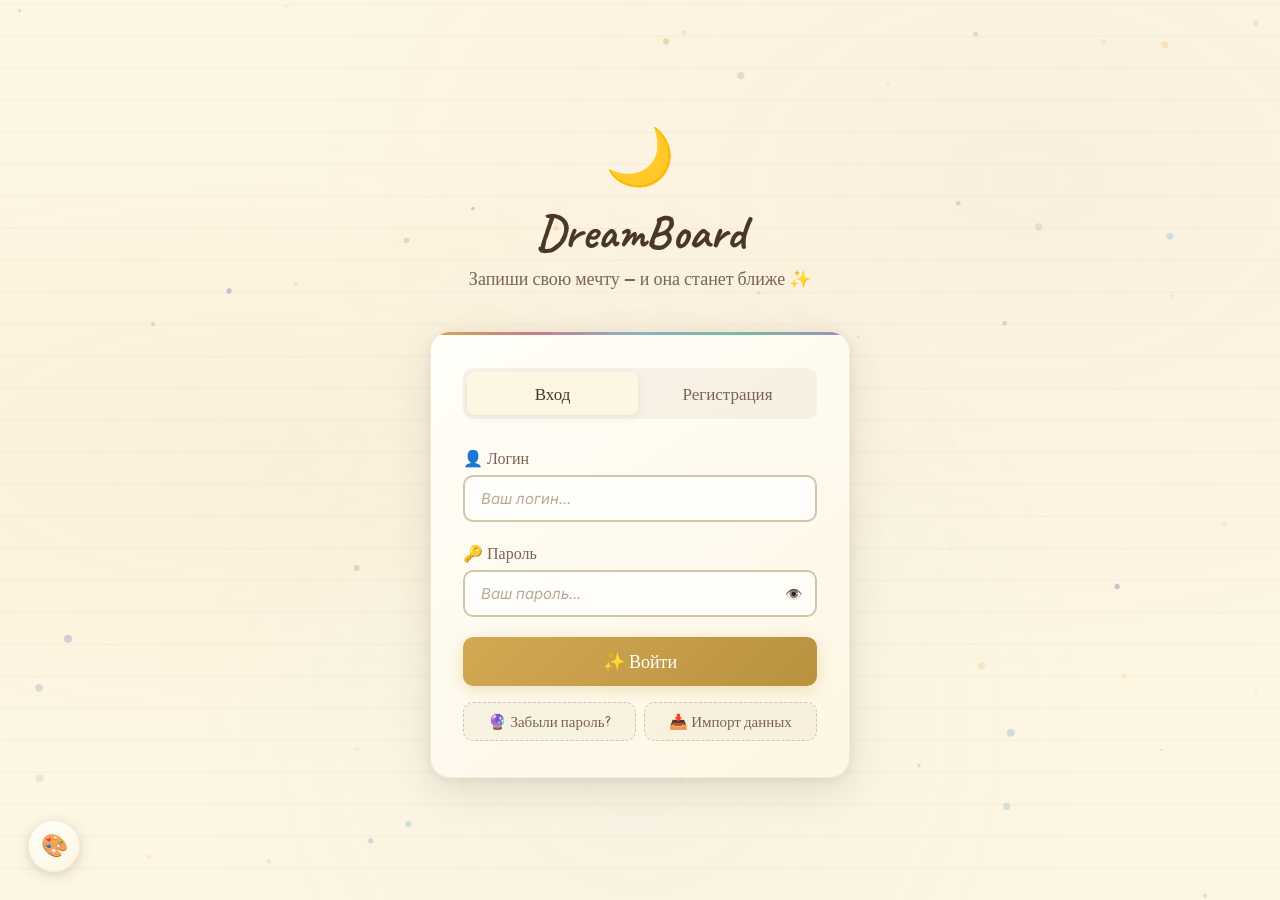
==== index.html @ 93981b20 "Add files via upload" ====
<!DOCTYPE html>
<html lang="ru">

<head>
  <meta charset="UTF-8">
  <meta name="viewport" content="width=device-width, initial-scale=1.0">

  <!-- PWA для iPhone -->
  <link rel="manifest" href="./manifest.json">
  <meta name="theme-color" content="#d4a853">
  <link rel="apple-touch-icon" href="./icons/icon.svg">
  <meta name="apple-mobile-web-app-capable" content="yes">
  <meta name="apple-mobile-web-app-status-bar-style" content="default">
  <meta name="apple-mobile-web-app-title" content="DreamBoard">
  <meta name="mobile-web-app-capable" content="yes">
  <meta name="format-detection" content="telephone=no">
  <meta name="viewport" content="width=device-width, initial-scale=1.0, viewport-fit=cover, user-scalable=no">

  <title>DreamBoard — Книга мечтаний</title>
  <link
    href="https://fonts.googleapis.com/css2?family=Caveat:wght@400;600;700&family=Patrick+Hand&family=Inter:wght@300;400;500;600&display=swap"
    rel="stylesheet">
  <style>
    :root {
      --paper: #fdf6e3;
      --paper-2: #f8edcf;
      --paper-dark: #f5e6c8;
      --paper-line: #d4c5a9;
      --ink: #4a3728;
      --ink-light: #7a6455;
      --ink-faint: #b8a99a;
      --gold: #d4a853;
      --gold-glow: #f0d48a;
      --gold-dark: #b8923f;
      --rose: #c77d8a;
      --sky: #8ab4c7;
      --mint: #7db89e;
      --lavender: #9b8ec4;
      --sunset: #d4845a;
      --shadow: rgba(74, 55, 40, 0.08);
      --shadow-md: rgba(74, 55, 40, 0.12);
      --shadow-lg: rgba(74, 55, 40, 0.18);
      --overlay: rgba(74, 55, 40, 0.3);
      --card-bg: linear-gradient(145deg, #fffef9 0%, #fdf6e3 100%);
      --input-bg: rgba(255, 255, 255, 0.7);
      --input-bg-focus: white;
      --header-bg: rgba(253, 246, 227, 0.98);
      --radius: 12px;
      --radius-lg: 20px;
      --transition-theme: background 0.5s ease, color 0.5s ease, border-color 0.5s ease, box-shadow 0.5s ease;
    }

    [data-theme="dark"] {
      --paper: #1f1a15;
      --paper-2: #262019;
      --paper-dark: #2a231c;
      --paper-line: #3a3026;
      --ink: #e8dcc4;
      --ink-light: #b8a99a;
      --ink-faint: #7a6a5a;
      --gold: #e0b865;
      --gold-glow: #f0d48a;
      --gold-dark: #c49a42;
      --rose: #d8909c;
      --sky: #9ac4d7;
      --mint: #8dc8ae;
      --lavender: #a89bd4;
      --sunset: #e09570;
      --shadow: rgba(0, 0, 0, 0.3);
      --shadow-md: rgba(0, 0, 0, 0.4);
      --shadow-lg: rgba(0, 0, 0, 0.5);
      --overlay: rgba(10, 8, 5, 0.6);
      --card-bg: linear-gradient(145deg, #2a231c 0%, #241e18 100%);
      --input-bg: rgba(42, 35, 28, 0.7);
      --input-bg-focus: #2a231c;
      --header-bg: rgba(31, 26, 21, 0.95);
    }

    [data-theme="stars"] {
      --paper: #0a0a1f;
      --paper-2: #12122e;
      --paper-dark: #1a1a3a;
      --paper-line: #2a2a5a;
      --ink: #e8e8ff;
      --ink-light: #b8b8e0;
      --ink-faint: #6a6a9a;
      --gold: #ffd700;
      --gold-glow: #ffed4a;
      --gold-dark: #e6c200;
      --rose: #ff9ecb;
      --sky: #7ec8ff;
      --mint: #7effc8;
      --lavender: #c89eff;
      --sunset: #ffb87e;
      --shadow: rgba(0, 0, 0, 0.5);
      --shadow-md: rgba(0, 0, 0, 0.6);
      --shadow-lg: rgba(0, 0, 0, 0.7);
      --overlay: rgba(5, 5, 20, 0.7);
      --card-bg: linear-gradient(145deg, #1a1a3a 0%, #12122e 100%);
      --input-bg: rgba(26, 26, 58, 0.7);
      --input-bg-focus: #1a1a3a;
      --header-bg: rgba(10, 10, 31, 0.95);
    }

    [data-theme="spring"] {
      --paper: #f0f8e8;
      --paper-2: #e0f0d0;
      --paper-dark: #d0e8b8;
      --paper-line: #a8c888;
      --ink: #2a4a1a;
      --ink-light: #4a6a3a;
      --ink-faint: #8aaa7a;
      --gold: #8bc34a;
      --gold-glow: #aed581;
      --gold-dark: #689f38;
      --rose: #e88aa0;
      --sky: #88c8e8;
      --mint: #6aaa5a;
      --lavender: #b898d8;
      --sunset: #e8a868;
      --shadow: rgba(42, 74, 26, 0.1);
      --shadow-md: rgba(42, 74, 26, 0.15);
      --shadow-lg: rgba(42, 74, 26, 0.2);
      --overlay: rgba(42, 74, 26, 0.3);
      --card-bg: linear-gradient(145deg, #fffff0 0%, #f0f8e8 100%);
      --input-bg: rgba(255, 255, 240, 0.7);
      --input-bg-focus: #fffff0;
      --header-bg: rgba(240, 248, 232, 0.98);
    }

    [data-theme="winter"] {
      --paper: #e8f0f8;
      --paper-2: #d8e8f0;
      --paper-dark: #c8d8e8;
      --paper-line: #a8c0d8;
      --ink: #2a3a4a;
      --ink-light: #4a5a6a;
      --ink-faint: #8a9aaa;
      --gold: #78a8c8;
      --gold-glow: #a8d0e8;
      --gold-dark: #5a8aaa;
      --rose: #c898a8;
      --sky: #78a8c8;
      --mint: #88b8c8;
      --lavender: #a898c8;
      --sunset: #d8a888;
      --shadow: rgba(42, 58, 74, 0.1);
      --shadow-md: rgba(42, 58, 74, 0.15);
      --shadow-lg: rgba(42, 58, 74, 0.2);
      --overlay: rgba(42, 58, 74, 0.3);
      --card-bg: linear-gradient(145deg, #ffffff 0%, #e8f0f8 100%);
      --input-bg: rgba(255, 255, 255, 0.7);
      --input-bg-focus: #ffffff;
      --header-bg: rgba(232, 240, 248, 0.98);
    }

    [data-theme="fireworks"] {
      --paper: #1a1020;
      --paper-2: #251830;
      --paper-dark: #302040;
      --paper-line: #4a3060;
      --ink: #f0e0ff;
      --ink-light: #c8b0e0;
      --ink-faint: #8a709a;
      --gold: #ffcc00;
      --gold-glow: #ffdd44;
      --gold-dark: #e6b800;
      --rose: #ff66aa;
      --sky: #66ccff;
      --mint: #66ffaa;
      --lavender: #cc66ff;
      --sunset: #ff9966;
      --shadow: rgba(0, 0, 0, 0.5);
      --shadow-md: rgba(0, 0, 0, 0.6);
      --shadow-lg: rgba(0, 0, 0, 0.7);
      --overlay: rgba(10, 5, 15, 0.7);
      --card-bg: linear-gradient(145deg, #302040 0%, #251830 100%);
      --input-bg: rgba(48, 32, 64, 0.7);
      --input-bg-focus: #302040;
      --header-bg: rgba(26, 16, 32, 0.95);
    }

    [data-theme="bird"] {
      --paper: #e8f4ff;
      --paper-2: #d8ecff;
      --paper-dark: #c8e0ff;
      --paper-line: #a8c8e8;
      --ink: #2a4a6a;
      --ink-light: #4a6a8a;
      --ink-faint: #8aaac8;
      --gold: #68a8d8;
      --gold-glow: #98c8e8;
      --gold-dark: #4a88b8;
      --rose: #e898b0;
      --sky: #68a8d8;
      --mint: #88c8b8;
      --lavender: #b898d8;
      --sunset: #e8a878;
      --shadow: rgba(42, 74, 106, 0.1);
      --shadow-md: rgba(42, 74, 106, 0.15);
      --shadow-lg: rgba(42, 74, 106, 0.2);
      --overlay: rgba(42, 74, 106, 0.3);
      --card-bg: linear-gradient(145deg, #ffffff 0%, #e8f4ff 100%);
      --input-bg: rgba(255, 255, 255, 0.7);
      --input-bg-focus: #ffffff;
      --header-bg: rgba(232, 244, 255, 0.98);
    }

    [data-theme="ocean"] {
      --paper: #0a2540;
      --paper-2: #0d3252;
      --paper-dark: #124068;
      --paper-line: #1e5a85;
      --ink: #e8f4ff;
      --ink-light: #b8d8f0;
      --ink-faint: #6a98b8;
      --gold: #4ecdc4;
      --gold-glow: #95e1d3;
      --gold-dark: #3db8b0;
      --rose: #ff8fa3;
      --sky: #7ec8ff;
      --mint: #4ecdc4;
      --lavender: #a78bfa;
      --sunset: #ffb87e;
      --shadow: rgba(0, 0, 0, 0.4);
      --shadow-md: rgba(0, 0, 0, 0.5);
      --shadow-lg: rgba(0, 0, 0, 0.6);
      --overlay: rgba(5, 20, 40, 0.7);
      --card-bg: linear-gradient(145deg, #124068 0%, #0d3252 100%);
      --input-bg: rgba(18, 64, 104, 0.7);
      --input-bg-focus: #124068;
      --header-bg: rgba(10, 37, 64, 0.95);
    }

    [data-theme="sakura"] {
      --paper: #fff5f7;
      --paper-2: #ffe8ee;
      --paper-dark: #ffd6e0;
      --paper-line: #f5b8c8;
      --ink: #5a2a3a;
      --ink-light: #8a4a5a;
      --ink-faint: #c88a9a;
      --gold: #ff69b4;
      --gold-glow: #ffb7c5;
      --gold-dark: #e65ea3;
      --rose: #ff1493;
      --sky: #88c8e8;
      --mint: #7db89e;
      --lavender: #c89eff;
      --sunset: #ffb87e;
      --shadow: rgba(90, 42, 58, 0.1);
      --shadow-md: rgba(90, 42, 58, 0.15);
      --shadow-lg: rgba(90, 42, 58, 0.2);
      --overlay: rgba(90, 42, 58, 0.3);
      --card-bg: linear-gradient(145deg, #ffffff 0%, #fff5f7 100%);
      --input-bg: rgba(255, 255, 255, 0.7);
      --input-bg-focus: #ffffff;
      --header-bg: rgba(255, 245, 247, 0.98);
    }

    [data-theme="aurora"] {
      --paper: #0a1628;
      --paper-2: #12203a;
      --paper-dark: #1a2a4a;
      --paper-line: #2a3a5a;
      --ink: #e8f0ff;
      --ink-light: #b8c8e0;
      --ink-faint: #6a7a9a;
      --gold: #4ade80;
      --gold-glow: #86efac;
      --gold-dark: #3bc96e;
      --rose: #f472b6;
      --sky: #60a5fa;
      --mint: #2dd4bf;
      --lavender: #a78bfa;
      --sunset: #fbbf24;
      --shadow: rgba(0, 0, 0, 0.5);
      --shadow-md: rgba(0, 0, 0, 0.6);
      --shadow-lg: rgba(0, 0, 0, 0.7);
      --overlay: rgba(5, 10, 20, 0.7);
      --card-bg: linear-gradient(145deg, #1a2a4a 0%, #12203a 100%);
      --input-bg: rgba(26, 42, 74, 0.7);
      --input-bg-focus: #1a2a4a;
      --header-bg: rgba(10, 22, 40, 0.95);
    }

    * {
      margin: 0;
      padding: 0;
      box-sizing: border-box;
    }

    body {
      font-family: 'Inter', sans-serif;
      background: var(--paper);
      color: var(--ink);
      min-height: 100vh;
      overflow-x: hidden;
      transition: var(--transition-theme);
    }

    body::before {
      content: '';
      position: fixed;
      inset: 0;
      background: repeating-linear-gradient(0deg, transparent, transparent 31px, var(--paper-line) 31px, var(--paper-line) 32px);
      opacity: 0.15;
      pointer-events: none;
      z-index: 0;
      transition: var(--transition-theme);
    }

    body::after {
      content: '';
      position: fixed;
      inset: 0;
      background:
        radial-gradient(ellipse at 20% 50%, rgba(212, 168, 83, 0.06) 0%, transparent 50%),
        radial-gradient(ellipse at 80% 20%, rgba(199, 125, 138, 0.05) 0%, transparent 50%),
        radial-gradient(ellipse at 50% 80%, rgba(138, 180, 199, 0.05) 0%, transparent 50%);
      pointer-events: none;
      z-index: 0;
    }

    [data-theme="stars"] body::before,
    [data-theme="fireworks"] body::before,
    [data-theme="ocean"] body::before,
    [data-theme="aurora"] body::before {
      opacity: 0.05;
    }

    [data-theme="sakura"] body::before {
      opacity: 0.08;
    }

    #particles-canvas {
      position: fixed;
      inset: 0;
      pointer-events: none;
      z-index: 1;
    }

    .theme-toggle {
      position: fixed;
      bottom: 28px;
      left: 28px;
      width: 52px;
      height: 52px;
      border-radius: 50%;
      background: var(--card-bg);
      border: 1px solid rgba(212, 197, 169, 0.3);
      box-shadow: 0 4px 15px var(--shadow-md), 0 2px 8px var(--shadow);
      cursor: pointer;
      z-index: 50;
      display: flex;
      align-items: center;
      justify-content: center;
      font-size: 22px;
      transition: all 0.4s ease;
    }

    .theme-toggle:hover {
      transform: scale(1.1) rotate(15deg);
      box-shadow: 0 6px 20px var(--shadow-lg);
    }

    .screen {
      display: none;
      position: relative;
      z-index: 2;
      min-height: 100vh;
    }

    .screen.active {
      display: flex;
    }

    .auth-screen {
      align-items: center;
      justify-content: center;
      padding: 20px;
    }

    .auth-container {
      width: 100%;
      max-width: 420px;
      animation: floatIn 0.8s ease-out;
    }

    @keyframes floatIn {
      from {
        opacity: 0;
        transform: translateY(30px) scale(0.97);
      }

      to {
        opacity: 1;
        transform: translateY(0) scale(1);
      }
    }

    .auth-logo {
      text-align: center;
      margin-bottom: 40px;
    }

    .auth-logo .logo-icon {
      font-size: 56px;
      display: block;
      margin-bottom: 12px;
      animation: twinkle 3s ease-in-out infinite;
    }

    @keyframes twinkle {

      0%,
      100% {
        transform: scale(1) rotate(0deg);
        filter: brightness(1);
      }

      50% {
        transform: scale(1.1) rotate(5deg);
        filter: brightness(1.2);
      }
    }

    .auth-logo h1 {
      font-family: 'Caveat', cursive;
      font-size: 48px;
      color: var(--ink);
      font-weight: 700;
    }

    .auth-logo p {
      font-family: 'Patrick Hand', cursive;
      font-size: 18px;
      color: var(--ink-light);
      margin-top: 4px;
    }

    .auth-card {
      background: var(--card-bg);
      border-radius: var(--radius-lg);
      padding: 36px 32px;
      box-shadow: 0 2px 8px var(--shadow), 0 12px 40px var(--shadow-md);
      border: 1px solid rgba(212, 197, 169, 0.3);
      position: relative;
      overflow: hidden;
      transition: var(--transition-theme);
    }

    .auth-card::before {
      content: '';
      position: absolute;
      top: 0;
      left: 0;
      right: 0;
      height: 3px;
      background: linear-gradient(90deg, var(--gold), var(--rose), var(--sky), var(--mint), var(--lavender));
    }

    .auth-tabs {
      display: flex;
      gap: 4px;
      background: rgba(212, 197, 169, 0.2);
      border-radius: 10px;
      padding: 4px;
      margin-bottom: 28px;
    }

    .auth-tab {
      flex: 1;
      padding: 10px;
      border: none;
      background: transparent;
      font-family: 'Patrick Hand', cursive;
      font-size: 17px;
      color: var(--ink-light);
      cursor: pointer;
      border-radius: 8px;
      transition: all 0.3s ease;
    }

    .auth-tab.active {
      background: var(--paper);
      color: var(--ink);
      box-shadow: 0 2px 8px var(--shadow);
    }

    .auth-form {
      display: none;
    }

    .auth-form.active {
      display: block;
      animation: fadeIn 0.3s ease;
    }

    @keyframes fadeIn {
      from {
        opacity: 0;
        transform: translateY(10px);
      }

      to {
        opacity: 1;
        transform: translateY(0);
      }
    }

    .form-group {
      margin-bottom: 20px;
    }

    .form-group label {
      display: block;
      font-family: 'Patrick Hand', cursive;
      font-size: 16px;
      color: var(--ink-light);
      margin-bottom: 6px;
    }

    .form-group input,
    .form-group textarea,
    .form-group select {
      width: 100%;
      padding: 12px 16px;
      border: 2px solid var(--paper-line);
      border-radius: 10px;
      font-family: 'Inter', sans-serif;
      font-size: 15px;
      color: var(--ink);
      background: var(--input-bg);
      transition: all 0.3s ease;
      outline: none;
    }

    .form-group input:focus,
    .form-group textarea:focus,
    .form-group select:focus {
      border-color: var(--gold);
      background: var(--input-bg-focus);
      box-shadow: 0 0 0 4px rgba(212, 168, 83, 0.15);
    }

    .form-group input::placeholder,
    .form-group textarea::placeholder {
      color: var(--ink-faint);
      font-style: italic;
    }

    .password-field {
      position: relative;
    }

    .password-field input {
      padding-right: 44px;
    }

    .password-toggle {
      position: absolute;
      right: 8px;
      top: 50%;
      transform: translateY(-50%);
      width: 32px;
      height: 32px;
      border: none;
      background: transparent;
      cursor: pointer;
      border-radius: 6px;
      font-size: 14px;
      color: var(--ink-faint);
      transition: all 0.2s;
      display: flex;
      align-items: center;
      justify-content: center;
    }

    .password-toggle:hover {
      background: rgba(212, 197, 169, 0.3);
      color: var(--ink);
    }

    .btn {
      display: inline-flex;
      align-items: center;
      justify-content: center;
      gap: 8px;
      padding: 12px 24px;
      border: none;
      border-radius: 10px;
      font-family: 'Patrick Hand', cursive;
      font-size: 18px;
      cursor: pointer;
      transition: all 0.3s ease;
    }

    .btn-primary {
      width: 100%;
      background: linear-gradient(135deg, var(--gold) 0%, var(--gold-dark) 100%);
      color: white;
      box-shadow: 0 4px 15px rgba(212, 168, 83, 0.3);
    }

    .btn-primary:hover {
      transform: translateY(-2px);
      box-shadow: 0 6px 20px rgba(212, 168, 83, 0.4);
    }

    .btn-primary:disabled {
      opacity: 0.5;
      cursor: not-allowed;
      transform: none;
    }

    .btn-secondary {
      background: rgba(212, 197, 169, 0.3);
      color: var(--ink);
    }

    .btn-secondary:hover {
      background: rgba(212, 197, 169, 0.5);
    }

    .btn-danger {
      background: rgba(199, 125, 138, 0.15);
      color: var(--rose);
    }

    .btn-danger:hover {
      background: rgba(199, 125, 138, 0.25);
    }

    .auth-error {
      background: rgba(199, 125, 138, 0.12);
      color: var(--rose);
      padding: 10px 14px;
      border-radius: 8px;
      font-size: 14px;
      margin-bottom: 16px;
      display: none;
      animation: shake 0.4s ease;
    }

    @keyframes shake {

      0%,
      100% {
        transform: translateX(0);
      }

      25% {
        transform: translateX(-5px);
      }

      75% {
        transform: translateX(5px);
      }
    }

    .auth-error.show {
      display: block;
    }

    .forgot-password-link {
      display: block;
      text-align: center;
      margin-top: 16px;
      font-family: 'Patrick Hand', cursive;
      font-size: 15px;
      color: var(--ink-light);
      cursor: pointer;
      background: none;
      border: none;
      width: 100%;
    }

    .forgot-password-link:hover {
      color: var(--gold);
    }

    .auth-extra-links {
      display: flex;
      gap: 8px;
      margin-top: 16px;
    }

    .auth-extra-link {
      flex: 1;
      text-align: center;
      padding: 8px 10px;
      font-family: 'Patrick Hand', cursive;
      font-size: 15px;
      color: var(--ink-light);
      cursor: pointer;
      background: rgba(212, 197, 169, 0.15);
      border: 1px dashed var(--paper-line);
      border-radius: 10px;
      transition: all 0.3s;
    }

    .auth-extra-link:hover {
      color: var(--ink);
      border-color: var(--gold);
      background: rgba(212, 168, 83, 0.1);
    }

    .app-screen {
      flex-direction: column;
    }

    .app-header {
      background: var(--header-bg);
      backdrop-filter: blur(10px);
      border-bottom: 1px solid rgba(212, 197, 169, 0.3);
      padding: 16px 24px;
      position: sticky;
      top: 0;
      z-index: 100;
      transition: var(--transition-theme);
    }

    .header-inner {
      max-width: 900px;
      margin: 0 auto;
      display: flex;
      align-items: center;
      justify-content: space-between;
    }

    .header-left {
      display: flex;
      align-items: center;
      gap: 12px;
    }

    .header-left .h-icon {
      font-size: 28px;
    }

    .header-left h2 {
      font-family: 'Caveat', cursive;
      font-size: 28px;
      font-weight: 700;
    }

    .header-right {
      display: flex;
      align-items: center;
      gap: 8px;
    }

    .mode-tabs {
      display: flex;
      gap: 4px;
      background: rgba(212, 197, 169, 0.2);
      border-radius: 10px;
      padding: 4px;
      margin-right: 8px;
    }

    .mode-tab {
      padding: 6px 14px;
      border: none;
      background: transparent;
      font-family: 'Patrick Hand', cursive;
      font-size: 15px;
      color: var(--ink-light);
      cursor: pointer;
      border-radius: 8px;
      transition: all 0.3s ease;
    }

    .mode-tab.active {
      background: var(--paper);
      color: var(--ink);
      box-shadow: 0 2px 8px var(--shadow);
    }

    .icon-btn {
      width: 36px;
      height: 36px;
      border-radius: 50%;
      background: transparent;
      border: 1.5px solid var(--ink-faint);
      color: var(--ink-light);
      cursor: pointer;
      display: flex;
      align-items: center;
      justify-content: center;
      font-size: 16px;
      transition: all 0.3s;
    }

    .icon-btn:hover {
      border-color: var(--gold);
      color: var(--gold);
      transform: scale(1.1);
    }

    .icon-btn.info-btn {
      font-family: 'Caveat', cursive;
      font-size: 18px;
      font-weight: 700;
    }

    .user-avatar {
      width: 36px;
      height: 36px;
      border-radius: 50%;
      background: linear-gradient(135deg, var(--gold-glow), var(--gold));
      display: flex;
      align-items: center;
      justify-content: center;
      font-family: 'Caveat', cursive;
      font-size: 18px;
      font-weight: 700;
      color: white;
      cursor: pointer;
      transition: transform 0.3s;
    }

    .user-avatar:hover {
      transform: scale(1.1);
    }

    .user-menu {
      position: relative;
    }

    .user-dropdown {
      position: absolute;
      top: calc(100% + 8px);
      right: 0;
      background: var(--card-bg);
      border-radius: var(--radius);
      box-shadow: 0 8px 30px var(--shadow-lg);
      border: 1px solid rgba(212, 197, 169, 0.3);
      min-width: 220px;
      display: none;
      overflow: hidden;
      z-index: 200;
    }

    .user-dropdown.show {
      display: block;
      animation: fadeIn 0.2s ease;
    }

    .user-dropdown-header {
      padding: 16px;
      border-bottom: 1px solid rgba(212, 197, 169, 0.3);
    }

    .user-dropdown-header .name {
      font-family: 'Patrick Hand', cursive;
      font-size: 17px;
      color: var(--ink);
    }

    .user-dropdown-header .login {
      font-size: 13px;
      color: var(--ink-faint);
    }

    .user-dropdown-item {
      display: flex;
      align-items: center;
      gap: 10px;
      padding: 12px 16px;
      font-size: 14px;
      color: var(--ink-light);
      cursor: pointer;
      transition: all 0.2s;
      border: none;
      background: none;
      width: 100%;
      text-align: left;
      font-family: 'Inter', sans-serif;
    }

    .user-dropdown-item:hover {
      background: rgba(212, 197, 169, 0.2);
      color: var(--ink);
    }

    .user-dropdown-item.danger {
      color: var(--rose);
    }

    .user-dropdown-item.danger:hover {
      background: rgba(199, 125, 138, 0.15);
    }

    .user-dropdown-divider {
      height: 1px;
      background: rgba(212, 197, 169, 0.3);
      margin: 4px 0;
    }

    .app-main {
      max-width: 900px;
      margin: 0 auto;
      padding: 24px;
      width: 100%;
      flex: 1;
    }

    .greeting {
      font-family: 'Caveat', cursive;
      font-size: 26px;
      color: var(--ink);
      margin-bottom: 20px;
      opacity: 0.85;
    }

    .greeting .greeting-emoji {
      display: inline-block;
      animation: twinkle 3s ease-in-out infinite;
    }

    .stats-bar {
      display: flex;
      gap: 12px;
      margin-bottom: 24px;
      flex-wrap: wrap;
    }

    .stat-chip {
      display: flex;
      align-items: center;
      gap: 8px;
      padding: 10px 18px;
      background: var(--card-bg);
      border-radius: 50px;
      box-shadow: 0 2px 8px var(--shadow);
      border: 1px solid rgba(212, 197, 169, 0.3);
      font-size: 14px;
      color: var(--ink-light);
    }

    .stat-chip .stat-num {
      font-family: 'Caveat', cursive;
      font-size: 22px;
      font-weight: 700;
      color: var(--ink);
    }

    .filter-bar {
      display: flex;
      gap: 8px;
      margin-bottom: 24px;
      flex-wrap: wrap;
      align-items: center;
    }

    .filter-chip {
      padding: 8px 16px;
      border-radius: 50px;
      border: 2px solid var(--paper-line);
      background: transparent;
      font-family: 'Patrick Hand', cursive;
      font-size: 15px;
      color: var(--ink-light);
      cursor: pointer;
      transition: all 0.3s ease;
    }

    .filter-chip:hover {
      border-color: var(--gold);
      color: var(--ink);
    }

    .filter-chip.active {
      background: var(--gold);
      border-color: var(--gold);
      color: white;
    }

    .filter-chip.active-rose {
      background: var(--rose);
      border-color: var(--rose);
      color: white;
    }

    .filter-chip.active-sky {
      background: var(--sky);
      border-color: var(--sky);
      color: white;
    }

    .filter-chip.active-mint {
      background: var(--mint);
      border-color: var(--mint);
      color: white;
    }

    .filter-chip.active-lavender {
      background: var(--lavender);
      border-color: var(--lavender);
      color: white;
    }

    .filter-chip.active-sunset {
      background: var(--sunset);
      border-color: var(--sunset);
      color: white;
    }

    .filter-divider {
      width: 1px;
      height: 24px;
      background: var(--paper-line);
      margin: 0 4px;
    }

    .filter-toggle {
      display: inline-flex;
      align-items: center;
      gap: 8px;
      padding: 8px 14px;
      border-radius: 50px;
      background: transparent;
      border: 2px dashed var(--paper-line);
      font-family: 'Patrick Hand', cursive;
      font-size: 14px;
      color: var(--ink-light);
      cursor: pointer;
      transition: all 0.3s ease;
    }

    .filter-toggle:hover {
      border-color: var(--gold);
      color: var(--ink);
    }

    .filter-toggle.active {
      background: rgba(212, 168, 83, 0.15);
      border-color: var(--gold);
      border-style: solid;
      color: var(--ink);
    }

    .filter-toggle input {
      display: none;
    }

    .filter-toggle .check-box {
      width: 16px;
      height: 16px;
      border: 2px solid var(--paper-line);
      border-radius: 4px;
      display: flex;
      align-items: center;
      justify-content: center;
      font-size: 11px;
      color: transparent;
      transition: all 0.3s;
    }

    .filter-toggle.active .check-box {
      background: var(--gold);
      border-color: var(--gold);
      color: white;
    }

    .dreams-grid {
      display: grid;
      grid-template-columns: repeat(auto-fill, minmax(280px, 1fr));
      gap: 20px;
    }

    .dream-card {
      background: var(--card-bg);
      border-radius: var(--radius-lg);
      padding: 24px;
      box-shadow: 0 2px 12px var(--shadow), 0 8px 30px var(--shadow);
      border: 1px solid rgba(212, 197, 169, 0.25);
      position: relative;
      transition: all 0.4s cubic-bezier(0.25, 0.46, 0.45, 0.94);
      animation: cardAppear 0.5s ease-out both;
    }

    .dream-card::before {
      content: '';
      position: absolute;
      top: 0;
      left: 24px;
      right: 24px;
      height: 2px;
      border-radius: 0 0 2px 2px;
      opacity: 0.6;
    }

    .dream-card[data-color="gold"]::before {
      background: var(--gold);
    }

    .dream-card[data-color="rose"]::before {
      background: var(--rose);
    }

    .dream-card[data-color="sky"]::before {
      background: var(--sky);
    }

    .dream-card[data-color="mint"]::before {
      background: var(--mint);
    }

    .dream-card[data-color="lavender"]::before {
      background: var(--lavender);
    }

    .dream-card[data-color="sunset"]::before {
      background: var(--sunset);
    }

    .dream-card:hover {
      transform: translateY(-4px);
      box-shadow: 0 4px 16px var(--shadow-md), 0 12px 40px var(--shadow-md);
    }

    .dream-card.priority {
      box-shadow: 0 0 0 2px var(--gold), 0 4px 20px rgba(212, 168, 83, 0.3);
      animation: cardAppear 0.5s ease-out both, priorityPulse 3s ease-in-out infinite;
    }

    @keyframes priorityPulse {

      0%,
      100% {
        box-shadow: 0 0 0 2px var(--gold), 0 4px 20px rgba(212, 168, 83, 0.3);
      }

      50% {
        box-shadow: 0 0 0 3px var(--gold-glow), 0 6px 30px rgba(212, 168, 83, 0.5);
      }
    }

    .priority-badge {
      position: absolute;
      top: -10px;
      right: 16px;
      background: linear-gradient(135deg, var(--gold) 0%, var(--gold-dark) 100%);
      color: white;
      font-size: 12px;
      padding: 3px 10px;
      border-radius: 50px;
      font-family: 'Patrick Hand', cursive;
      font-weight: 600;
      box-shadow: 0 2px 8px rgba(212, 168, 83, 0.4);
    }

    .dream-card.fulfilled {
      opacity: 0.75;
    }

    .dream-card.fulfilled .dream-title {
      text-decoration: line-through;
      text-decoration-color: var(--gold);
      text-decoration-thickness: 2px;
    }

    @keyframes cardAppear {
      from {
        opacity: 0;
        transform: translateY(20px) scale(0.95);
      }

      to {
        opacity: 1;
        transform: translateY(0) scale(1);
      }
    }

    .dream-card-header {
      display: flex;
      align-items: flex-start;
      justify-content: space-between;
      margin-bottom: 12px;
    }

    .dream-category {
      display: inline-flex;
      align-items: center;
      gap: 4px;
      padding: 4px 10px;
      border-radius: 50px;
      font-size: 12px;
      font-weight: 500;
    }

    .cat-gold {
      background: rgba(212, 168, 83, 0.15);
      color: var(--gold);
    }

    .cat-rose {
      background: rgba(199, 125, 138, 0.15);
      color: var(--rose);
    }

    .cat-sky {
      background: rgba(138, 180, 199, 0.2);
      color: var(--sky);
    }

    .cat-mint {
      background: rgba(125, 184, 158, 0.15);
      color: var(--mint);
    }

    .cat-lavender {
      background: rgba(155, 142, 196, 0.15);
      color: var(--lavender);
    }

    .cat-sunset {
      background: rgba(212, 132, 90, 0.15);
      color: var(--sunset);
    }

    .dream-actions {
      display: flex;
      gap: 2px;
      opacity: 0;
      transition: opacity 0.3s;
    }

    .dream-card:hover .dream-actions {
      opacity: 1;
    }

    .dream-action-btn {
      width: 30px;
      height: 30px;
      border: none;
      background: transparent;
      border-radius: 8px;
      cursor: pointer;
      font-size: 14px;
      display: flex;
      align-items: center;
      justify-content: center;
      transition: all 0.2s;
      color: var(--ink-faint);
    }

    .dream-action-btn:hover {
      background: rgba(212, 197, 169, 0.3);
      color: var(--ink);
    }

    .dream-action-btn.fulfill-btn:hover {
      background: rgba(212, 168, 83, 0.2);
    }

    .dream-action-btn.priority-btn:hover {
      background: rgba(212, 168, 83, 0.2);
    }

    .dream-action-btn.priority-btn.active {
      color: var(--gold);
      background: rgba(212, 168, 83, 0.15);
    }

    .dream-action-btn.archive-btn:hover {
      background: rgba(138, 180, 199, 0.2);
    }

    .dream-action-btn.delete-btn:hover {
      background: rgba(199, 125, 138, 0.15);
      color: var(--rose);
    }

    .dream-title {
      font-family: 'Caveat', cursive;
      font-size: 24px;
      font-weight: 700;
      color: var(--ink);
      margin-bottom: 8px;
      line-height: 1.2;
    }

    .dream-text {
      font-family: 'Patrick Hand', cursive;
      font-size: 16px;
      color: var(--ink-light);
      line-height: 1.5;
      margin-bottom: 16px;
      white-space: pre-wrap;
    }

    .dream-footer {
      font-size: 12px;
      color: var(--ink-faint);
      display: flex;
      align-items: center;
      justify-content: flex-end;
    }

    .dream-fulfilled-badge {
      display: inline-flex;
      align-items: center;
      gap: 4px;
      padding: 4px 10px;
      background: rgba(212, 168, 83, 0.15);
      color: var(--gold);
      border-radius: 50px;
      font-size: 12px;
      font-weight: 500;
    }

    .empty-state {
      text-align: center;
      padding: 60px 20px;
      animation: fadeIn 0.5s ease;
    }

    .empty-state .empty-icon {
      font-size: 64px;
      margin-bottom: 16px;
      animation: twinkle 3s ease-in-out infinite;
    }

    .empty-state h3 {
      font-family: 'Caveat', cursive;
      font-size: 32px;
      color: var(--ink);
      margin-bottom: 8px;
    }

    .empty-state p {
      font-family: 'Patrick Hand', cursive;
      font-size: 18px;
      color: var(--ink-light);
      margin-bottom: 24px;
    }

    .fab {
      position: fixed;
      bottom: 32px;
      right: 32px;
      width: 60px;
      height: 60px;
      border-radius: 50%;
      background: linear-gradient(135deg, var(--gold) 0%, var(--gold-dark) 100%);
      color: white;
      border: none;
      font-size: 28px;
      cursor: pointer;
      box-shadow: 0 4px 15px rgba(212, 168, 83, 0.4), 0 8px 30px rgba(212, 168, 83, 0.2);
      transition: all 0.3s ease;
      z-index: 50;
      display: flex;
      align-items: center;
      justify-content: center;
    }

    .fab:hover {
      transform: scale(1.1) rotate(90deg);
      box-shadow: 0 6px 20px rgba(212, 168, 83, 0.5);
    }

    .modal-overlay {
      position: fixed;
      inset: 0;
      background: var(--overlay);
      backdrop-filter: blur(4px);
      z-index: 1000;
      display: none;
      align-items: center;
      justify-content: center;
      padding: 20px;
    }

    .modal-overlay.show {
      display: flex;
      animation: fadeIn 0.3s ease;
    }

    .modal {
      background: var(--card-bg);
      border-radius: var(--radius-lg);
      padding: 32px;
      width: 100%;
      max-width: 500px;
      max-height: 90vh;
      overflow-y: auto;
      box-shadow: 0 20px 60px rgba(0, 0, 0, 0.2);
      border: 1px solid rgba(212, 197, 169, 0.3);
      animation: modalIn 0.4s cubic-bezier(0.34, 1.56, 0.64, 1);
      position: relative;
    }

    @keyframes modalIn {
      from {
        opacity: 0;
        transform: scale(0.9) translateY(20px);
      }

      to {
        opacity: 1;
        transform: scale(1) translateY(0);
      }
    }

    .modal::before {
      content: '';
      position: absolute;
      top: 0;
      left: 0;
      right: 0;
      height: 3px;
      background: linear-gradient(90deg, var(--gold), var(--rose), var(--sky));
      border-radius: var(--radius-lg) var(--radius-lg) 0 0;
    }

    .modal-title {
      font-family: 'Caveat', cursive;
      font-size: 32px;
      font-weight: 700;
      margin-bottom: 16px;
      color: var(--ink);
    }

    .modal-subtitle {
      font-family: 'Patrick Hand', cursive;
      font-size: 16px;
      color: var(--ink-light);
      margin-bottom: 20px;
      line-height: 1.5;
    }

    .modal .form-group {
      margin-bottom: 20px;
    }

    .modal .form-group textarea {
      font-family: 'Patrick Hand', cursive;
      font-size: 16px;
      resize: vertical;
      min-height: 100px;
      line-height: 1.6;
    }

    .modal .form-group select {
      cursor: pointer;
      appearance: none;
      background-image: url("data:image/svg+xml,%3Csvg xmlns='http://www.w3.org/2000/svg' width='12' height='12' viewBox='0 0 12 12'%3E%3Cpath fill='%237a6455' d='M6 8L1 3h10z'/%3E%3C/svg%3E");
      background-repeat: no-repeat;
      background-position: right 16px center;
    }

    .modal-actions {
      display: flex;
      gap: 12px;
      margin-top: 28px;
    }

    .modal-actions .btn {
      flex: 1;
    }

    .color-picker {
      display: flex;
      gap: 10px;
      flex-wrap: wrap;
    }

    .color-option {
      width: 36px;
      height: 36px;
      border-radius: 50%;
      border: 3px solid transparent;
      cursor: pointer;
      transition: all 0.3s ease;
      position: relative;
    }

    .color-option:hover {
      transform: scale(1.15);
    }

    .color-option.selected {
      border-color: var(--ink);
      transform: scale(1.15);
      box-shadow: 0 2px 10px rgba(0, 0, 0, 0.15);
    }

    .color-option.selected::after {
      content: '✓';
      position: absolute;
      inset: 0;
      display: flex;
      align-items: center;
      justify-content: center;
      color: white;
      font-size: 14px;
      font-weight: bold;
      text-shadow: 0 1px 2px rgba(0, 0, 0, 0.3);
    }

    .color-gold {
      background: var(--gold);
    }

    .color-rose {
      background: var(--rose);
    }

    .color-sky {
      background: var(--sky);
    }

    .color-mint {
      background: var(--mint);
    }

    .color-lavender {
      background: var(--lavender);
    }

    .color-sunset {
      background: var(--sunset);
    }

    .cat-list {
      display: flex;
      flex-direction: column;
      gap: 10px;
      max-height: 400px;
      overflow-y: auto;
      padding-right: 4px;
    }

    .cat-item {
      display: flex;
      align-items: center;
      gap: 10px;
      padding: 10px 12px;
      background: var(--input-bg);
      border: 1px solid rgba(212, 197, 169, 0.3);
      border-radius: 12px;
      position: relative;
    }

    .cat-item:hover {
      border-color: var(--gold);
    }

    .cat-item .cat-emoji {
      font-size: 22px;
      width: 36px;
      height: 36px;
      display: flex;
      align-items: center;
      justify-content: center;
      cursor: pointer;
      border-radius: 8px;
      background: rgba(212, 197, 169, 0.2);
    }

    .cat-item .cat-emoji:hover {
      background: rgba(212, 168, 83, 0.25);
      transform: scale(1.1);
    }

    .cat-item .cat-name-input {
      flex: 1;
      padding: 6px 10px;
      border: 1px solid transparent;
      background: transparent;
      border-radius: 6px;
      font-family: 'Patrick Hand', cursive;
      font-size: 16px;
      color: var(--ink);
      outline: none;
    }

    .cat-item .cat-name-input:focus {
      border-color: var(--gold);
      background: var(--input-bg-focus);
    }

    .cat-item .cat-color-dot {
      width: 22px;
      height: 22px;
      border-radius: 50%;
      cursor: pointer;
    }

    .cat-item .cat-color-dot:hover {
      transform: scale(1.2);
    }

    .cat-item .cat-delete-btn {
      width: 32px;
      height: 32px;
      border: none;
      background: transparent;
      color: var(--ink-faint);
      cursor: pointer;
      border-radius: 8px;
      font-size: 14px;
      display: flex;
      align-items: center;
      justify-content: center;
    }

    .cat-item .cat-delete-btn:hover {
      background: rgba(199, 125, 138, 0.15);
      color: var(--rose);
    }

    .cat-item .cat-delete-btn:disabled {
      opacity: 0.3;
      cursor: not-allowed;
    }

    .add-cat-btn {
      width: 100%;
      padding: 12px;
      border: 2px dashed var(--paper-line);
      background: transparent;
      border-radius: 12px;
      font-family: 'Patrick Hand', cursive;
      font-size: 16px;
      color: var(--ink-light);
      cursor: pointer;
      margin-top: 8px;
    }

    .add-cat-btn:hover {
      border-color: var(--gold);
      color: var(--gold);
    }

    .emoji-picker-popup {
      position: absolute;
      top: calc(100% + 6px);
      left: 0;
      background: var(--paper);
      border: 1px solid rgba(212, 197, 169, 0.4);
      border-radius: 12px;
      padding: 10px;
      box-shadow: 0 8px 25px var(--shadow-lg);
      z-index: 500;
      display: grid;
      grid-template-columns: repeat(8, 1fr);
      gap: 4px;
      max-width: 320px;
      max-height: 280px;
      overflow-y: auto;
    }

    .emoji-picker-popup .emoji-option {
      width: 32px;
      height: 32px;
      display: flex;
      align-items: center;
      justify-content: center;
      font-size: 18px;
      cursor: pointer;
      border-radius: 6px;
      border: none;
      background: transparent;
    }

    .emoji-picker-popup .emoji-option:hover {
      background: rgba(212, 168, 83, 0.2);
      transform: scale(1.2);
    }

    .emoji-picker-popup .emoji-picker-title {
      grid-column: 1 / -1;
      font-family: 'Patrick Hand', cursive;
      font-size: 13px;
      color: var(--ink-faint);
      margin-bottom: 4px;
      text-align: center;
    }

    .reset-input-wrapper {
      position: relative;
    }

    .reset-input-wrapper input {
      font-family: 'Patrick Hand', cursive !important;
      font-size: 17px !important;
      text-align: center;
    }

    .reset-hint {
      font-family: 'Patrick Hand', cursive;
      font-size: 14px;
      color: var(--ink-faint);
      text-align: center;
      margin-top: 8px;
    }

    .reset-warning {
      background: rgba(199, 125, 138, 0.1);
      border: 1px solid rgba(199, 125, 138, 0.3);
      border-radius: 10px;
      padding: 14px;
      margin-bottom: 20px;
      font-family: 'Patrick Hand', cursive;
      font-size: 15px;
      color: var(--rose);
      line-height: 1.5;
    }

    .in-dev-illustration {
      text-align: center;
      padding: 20px 0;
    }

    .in-dev-illustration .big-icon {
      font-size: 72px;
      display: block;
      margin-bottom: 12px;
      animation: twinkle 3s ease-in-out infinite;
    }

    .in-dev-illustration .sub-icon {
      font-size: 32px;
      display: inline-block;
      margin: 0 6px;
      animation: floatIcon 2s ease-in-out infinite;
    }

    .in-dev-illustration .sub-icon:nth-child(2) {
      animation-delay: 0.3s;
    }

    .in-dev-illustration .sub-icon:nth-child(3) {
      animation-delay: 0.6s;
    }

    @keyframes floatIcon {

      0%,
      100% {
        transform: translateY(0);
      }

      50% {
        transform: translateY(-8px);
      }
    }

    .in-dev-quote {
      font-family: 'Caveat', cursive;
      font-size: 22px;
      color: var(--ink);
      text-align: center;
      line-height: 1.4;
      margin: 16px 0;
      font-style: italic;
    }

    .in-dev-text {
      font-family: 'Patrick Hand', cursive;
      font-size: 16px;
      color: var(--ink-light);
      text-align: center;
      line-height: 1.6;
      margin-bottom: 8px;
    }

    .in-dev-progress {
      height: 6px;
      background: rgba(212, 197, 169, 0.3);
      border-radius: 3px;
      overflow: hidden;
      margin: 20px 0;
      position: relative;
    }

    .in-dev-progress::after {
      content: '';
      position: absolute;
      top: 0;
      left: 0;
      height: 100%;
      width: 40%;
      background: linear-gradient(90deg, var(--gold), var(--rose), var(--sky));
      border-radius: 3px;
      animation: progressSlide 2s ease-in-out infinite;
    }

    @keyframes progressSlide {
      0% {
        left: -40%;
      }

      100% {
        left: 100%;
      }
    }

    .info-modal-content {
      text-align: center;
      padding: 10px 0;
    }

    .info-logo {
      font-size: 64px;
      display: block;
      margin-bottom: 8px;
      animation: twinkle 3s ease-in-out infinite;
    }

    .info-title {
      font-family: 'Caveat', cursive;
      font-size: 36px;
      color: var(--ink);
      margin-bottom: 8px;
    }

    .info-tagline {
      font-family: 'Patrick Hand', cursive;
      font-size: 17px;
      color: var(--ink-light);
      margin-bottom: 24px;
    }

    .info-credits {
      background: var(--input-bg);
      border: 1px solid rgba(212, 197, 169, 0.3);
      border-radius: 14px;
      padding: 20px;
      margin-bottom: 20px;
      text-align: left;
    }

    .info-credits-title {
      font-family: 'Caveat', cursive;
      font-size: 22px;
      color: var(--ink);
      margin-bottom: 12px;
      text-align: center;
    }

    .info-credit-row {
      display: flex;
      justify-content: space-between;
      align-items: center;
      padding: 8px 0;
      font-family: 'Patrick Hand', cursive;
      font-size: 16px;
      color: var(--ink-light);
      border-bottom: 1px dashed rgba(212, 197, 169, 0.3);
    }

    .info-credit-row:last-child {
      border-bottom: none;
    }

    .info-credit-row .label {
      color: var(--ink-faint);
    }

    .info-credit-row .value {
      color: var(--ink);
      font-weight: 500;
    }

    .info-roadmap {
      background: var(--input-bg);
      border: 1px solid rgba(212, 197, 169, 0.3);
      border-radius: 14px;
      padding: 20px;
      margin-bottom: 20px;
      text-align: left;
    }

    .info-roadmap-title {
      font-family: 'Caveat', cursive;
      font-size: 22px;
      color: var(--ink);
      margin-bottom: 12px;
      text-align: center;
    }

    .roadmap-item {
      display: flex;
      gap: 10px;
      padding: 10px 0;
      border-bottom: 1px dashed rgba(212, 197, 169, 0.3);
    }

    .roadmap-item:last-child {
      border-bottom: none;
    }

    .roadmap-icon {
      font-size: 20px;
      flex-shrink: 0;
    }

    .roadmap-content {
      flex: 1;
    }

    .roadmap-name {
      font-family: 'Patrick Hand', cursive;
      font-size: 16px;
      color: var(--ink);
      margin-bottom: 2px;
    }

    .roadmap-desc {
      font-size: 13px;
      color: var(--ink-light);
      line-height: 1.4;
    }

    .info-version {
      font-family: 'Patrick Hand', cursive;
      font-size: 14px;
      color: var(--ink-faint);
      text-align: center;
      margin-top: 12px;
    }

    .info-version .ver-num {
      color: var(--gold);
      font-weight: 600;
    }

    .archive-list {
      display: flex;
      flex-direction: column;
      gap: 10px;
      max-height: 450px;
      overflow-y: auto;
      padding-right: 4px;
    }

    .archive-item {
      display: flex;
      align-items: center;
      gap: 12px;
      padding: 12px 14px;
      background: var(--input-bg);
      border: 1px solid rgba(212, 197, 169, 0.3);
      border-radius: 12px;
    }

    .archive-item:hover {
      border-color: var(--gold);
    }

    .archive-item-content {
      flex: 1;
      min-width: 0;
    }

    .archive-item-title {
      font-family: 'Caveat', cursive;
      font-size: 20px;
      color: var(--ink);
      white-space: nowrap;
      overflow: hidden;
      text-overflow: ellipsis;
    }

    .archive-item-cat {
      font-family: 'Patrick Hand', cursive;
      font-size: 13px;
      color: var(--ink-faint);
    }

    .archive-item-actions {
      display: flex;
      gap: 4px;
    }

    .archive-action-btn {
      width: 34px;
      height: 34px;
      border: none;
      background: transparent;
      color: var(--ink-faint);
      cursor: pointer;
      border-radius: 8px;
      font-size: 15px;
      display: flex;
      align-items: center;
      justify-content: center;
    }

    .archive-action-btn:hover {
      background: rgba(212, 197, 169, 0.3);
      color: var(--ink);
    }

    .archive-action-btn.restore-btn:hover {
      background: rgba(212, 168, 83, 0.2);
      color: var(--gold);
    }

    .archive-action-btn.delete-btn:hover {
      background: rgba(199, 125, 138, 0.15);
      color: var(--rose);
    }

    .theme-grid {
      display: grid;
      grid-template-columns: repeat(2, 1fr);
      gap: 12px;
      margin: 20px 0;
      max-height: 60vh;
      overflow-y: auto;
      padding-right: 4px;
    }

    .theme-card {
      padding: 16px;
      border-radius: 14px;
      border: 2px solid rgba(212, 197, 169, 0.3);
      background: var(--input-bg);
      cursor: pointer;
      transition: all 0.3s;
      display: flex;
      flex-direction: column;
      align-items: center;
      gap: 8px;
    }

    .theme-card:hover {
      border-color: var(--gold);
      transform: translateY(-2px);
    }

    .theme-card.active {
      border-color: var(--gold);
      box-shadow: 0 0 0 3px rgba(212, 168, 83, 0.2);
    }

    .theme-icon {
      font-size: 32px;
    }

    .theme-name {
      font-family: 'Patrick Hand', cursive;
      font-size: 15px;
      color: var(--ink);
      text-align: center;
    }

    .theme-preview {
      display: flex;
      gap: 4px;
    }

    .theme-preview-dot {
      width: 12px;
      height: 12px;
      border-radius: 50%;
    }

    .random-dream-modal {
      position: fixed;
      inset: 0;
      background: var(--overlay);
      backdrop-filter: blur(8px);
      z-index: 1500;
      display: none;
      align-items: center;
      justify-content: center;
      padding: 20px;
    }

    .random-dream-modal.show {
      display: flex;
      animation: fadeIn 0.5s ease;
    }

    .random-dream-content {
      background: var(--card-bg);
      border-radius: var(--radius-lg);
      padding: 60px 40px;
      max-width: 700px;
      width: 100%;
      max-height: 90vh;
      overflow-y: auto;
      box-shadow: 0 20px 60px rgba(0, 0, 0, 0.3);
      border: 1px solid rgba(212, 197, 169, 0.3);
      animation: randomDreamIn 0.8s cubic-bezier(0.34, 1.56, 0.64, 1);
      position: relative;
      text-align: center;
    }

    @keyframes randomDreamIn {
      from {
        opacity: 0;
        transform: scale(0.7) rotate(-5deg);
      }

      to {
        opacity: 1;
        transform: scale(1) rotate(0);
      }
    }

    .random-dream-content::before {
      content: '';
      position: absolute;
      top: 0;
      left: 0;
      right: 0;
      height: 4px;
      background: linear-gradient(90deg, var(--gold), var(--rose), var(--sky), var(--mint), var(--lavender));
      border-radius: var(--radius-lg) var(--radius-lg) 0 0;
    }

    .random-dream-close {
      position: absolute;
      top: 20px;
      right: 20px;
      width: 40px;
      height: 40px;
      border-radius: 50%;
      background: rgba(212, 197, 169, 0.2);
      border: none;
      cursor: pointer;
      font-size: 20px;
      color: var(--ink-light);
      display: flex;
      align-items: center;
      justify-content: center;
      transition: all 0.3s;
    }

    .random-dream-close:hover {
      background: rgba(212, 197, 169, 0.4);
      color: var(--ink);
      transform: rotate(90deg);
    }

    .random-dream-category {
      display: inline-flex;
      align-items: center;
      gap: 6px;
      padding: 6px 14px;
      border-radius: 50px;
      font-size: 14px;
      font-weight: 500;
      margin-bottom: 20px;
    }

    .random-dream-title {
      font-family: 'Caveat', cursive;
      font-size: 48px;
      font-weight: 700;
      color: var(--ink);
      margin-bottom: 24px;
      line-height: 1.2;
      min-height: 60px;
    }

    .random-dream-text {
      font-family: 'Patrick Hand', cursive;
      font-size: 22px;
      color: var(--ink-light);
      line-height: 1.6;
      margin-bottom: 30px;
      white-space: pre-wrap;
      min-height: 40px;
    }

    .typewriter-char {
      opacity: 0;
      display: inline-block;
      animation: charAppear 0.3s ease forwards;
    }

    @keyframes charAppear {
      from {
        opacity: 0;
        transform: translateY(8px);
      }

      to {
        opacity: 1;
        transform: translateY(0);
      }
    }

    .random-dream-actions {
      display: flex;
      gap: 12px;
      justify-content: center;
      margin-top: 20px;
    }

    .random-dream-actions .btn {
      width: auto;
      padding: 12px 24px;
    }

    .diary-screen {
      flex-direction: column;
    }

    .diary-container {
      max-width: 900px;
      margin: 0 auto;
      padding: 24px;
      width: 100%;
      flex: 1;
    }

    .diary-header {
      display: flex;
      align-items: center;
      justify-content: space-between;
      margin-bottom: 24px;
    }

    .diary-title {
      font-family: 'Caveat', cursive;
      font-size: 36px;
      color: var(--ink);
    }

    .diary-add-btn {
      padding: 10px 20px;
      border-radius: 50px;
      background: linear-gradient(135deg, var(--gold) 0%, var(--gold-dark) 100%);
      color: white;
      border: none;
      cursor: pointer;
      font-family: 'Patrick Hand', cursive;
      font-size: 16px;
      box-shadow: 0 4px 15px rgba(212, 168, 83, 0.3);
      transition: all 0.3s;
    }

    .diary-add-btn:hover {
      transform: translateY(-2px);
      box-shadow: 0 6px 20px rgba(212, 168, 83, 0.4);
    }

    .diary-page-wrapper {
      perspective: 1500px;
      position: relative;
      min-height: 600px;
    }

    .diary-page {
      background: var(--card-bg);
      border-radius: var(--radius-lg);
      padding: 40px;
      box-shadow: 0 4px 20px var(--shadow-md);
      border: 1px solid rgba(212, 197, 169, 0.3);
      position: relative;
      min-height: 600px;
      transition: transform 0.6s ease;
    }

    .diary-page::before {
      content: '';
      position: absolute;
      top: 0;
      left: 40px;
      right: 40px;
      height: 2px;
      background: linear-gradient(90deg, transparent, var(--paper-line), transparent);
      opacity: 0.5;
    }

    .diary-page.flip-left {
      animation: flipLeft 0.6s ease;
    }

    .diary-page.flip-right {
      animation: flipRight 0.6s ease;
    }

    @keyframes flipLeft {
      0% {
        transform: rotateY(0);
      }

      50% {
        transform: rotateY(-15deg);
        opacity: 0.5;
      }

      100% {
        transform: rotateY(0);
      }
    }

    @keyframes flipRight {
      0% {
        transform: rotateY(0);
      }

      50% {
        transform: rotateY(15deg);
        opacity: 0.5;
      }

      100% {
        transform: rotateY(0);
      }
    }

    .diary-stickers {
      display: grid;
      grid-template-columns: repeat(3, 1fr);
      gap: 20px;
      min-height: 500px;
    }

    .diary-sticker {
      padding: 20px;
      border-radius: 8px;
      min-height: 160px;
      box-shadow: 0 4px 12px var(--shadow-md);
      position: relative;
      cursor: pointer;
      transition: all 0.3s;
      display: flex;
      flex-direction: column;
      font-family: 'Patrick Hand', cursive;
    }

    .diary-sticker:hover {
      transform: translateY(-4px) scale(1.02);
      box-shadow: 0 6px 20px var(--shadow-lg);
    }

    .diary-sticker.yellow {
      background: linear-gradient(135deg, #fff9c4 0%, #fff59d 100%);
      color: #5d4037;
    }

    .diary-sticker.pink {
      background: linear-gradient(135deg, #fce4ec 0%, #f8bbd0 100%);
      color: #4a148c;
    }

    .diary-sticker.blue {
      background: linear-gradient(135deg, #e1f5fe 0%, #b3e5fc 100%);
      color: #01579b;
    }

    .diary-sticker.green {
      background: linear-gradient(135deg, #e8f5e9 0%, #c8e6c9 100%);
      color: #1b5e20;
    }

    .diary-sticker.purple {
      background: linear-gradient(135deg, #f3e5f5 0%, #e1bee7 100%);
      color: #4a148c;
    }

    .diary-sticker.orange {
      background: linear-gradient(135deg, #fff3e0 0%, #ffe0b2 100%);
      color: #e65100;
    }

    .diary-sticker:nth-child(1) {
      transform: rotate(-2deg);
    }

    .diary-sticker:nth-child(2) {
      transform: rotate(1deg);
    }

    .diary-sticker:nth-child(3) {
      transform: rotate(-1deg);
    }

    .diary-sticker:nth-child(4) {
      transform: rotate(2deg);
    }

    .diary-sticker:nth-child(5) {
      transform: rotate(-1.5deg);
    }

    .diary-sticker:nth-child(6) {
      transform: rotate(1.5deg);
    }

    .diary-sticker-text {
      font-size: 16px;
      line-height: 1.5;
      flex: 1;
      white-space: pre-wrap;
      word-break: break-word;
    }

    .diary-sticker-actions {
      display: flex;
      gap: 4px;
      justify-content: flex-end;
      margin-top: 10px;
      opacity: 0;
      transition: opacity 0.3s;
    }

    .diary-sticker:hover .diary-sticker-actions {
      opacity: 1;
    }

    .diary-sticker-btn {
      width: 28px;
      height: 28px;
      border: none;
      background: rgba(255, 255, 255, 0.5);
      border-radius: 6px;
      cursor: pointer;
      font-size: 13px;
      display: flex;
      align-items: center;
      justify-content: center;
      transition: all 0.2s;
    }

    .diary-sticker-btn:hover {
      background: rgba(255, 255, 255, 0.8);
      transform: scale(1.1);
    }

    .diary-empty-sticker {
      border: 2px dashed var(--paper-line);
      background: transparent;
      display: flex;
      align-items: center;
      justify-content: center;
      font-size: 32px;
      color: var(--ink-faint);
      box-shadow: none;
      cursor: pointer;
      transition: all 0.3s;
    }

    .diary-empty-sticker:hover {
      border-color: var(--gold);
      color: var(--gold);
      background: rgba(212, 168, 83, 0.05);
    }

    .diary-pagination {
      display: flex;
      align-items: center;
      justify-content: center;
      gap: 16px;
      margin-top: 24px;
    }

    .diary-page-btn {
      width: 44px;
      height: 44px;
      border-radius: 50%;
      background: var(--card-bg);
      border: 1px solid rgba(212, 197, 169, 0.3);
      box-shadow: 0 2px 8px var(--shadow);
      cursor: pointer;
      font-size: 18px;
      color: var(--ink-light);
      display: flex;
      align-items: center;
      justify-content: center;
      transition: all 0.3s;
    }

    .diary-page-btn:hover:not(:disabled) {
      border-color: var(--gold);
      color: var(--gold);
      transform: scale(1.1);
    }

    .diary-page-btn:disabled {
      opacity: 0.3;
      cursor: not-allowed;
    }

    .diary-page-indicator {
      font-family: 'Patrick Hand', cursive;
      font-size: 16px;
      color: var(--ink-light);
    }

    .diary-color-picker {
      display: flex;
      gap: 10px;
      flex-wrap: wrap;
    }

    .diary-color-option {
      width: 36px;
      height: 36px;
      border-radius: 8px;
      border: 3px solid transparent;
      cursor: pointer;
      transition: all 0.3s;
    }

    .diary-color-option:hover {
      transform: scale(1.15);
    }

    .diary-color-option.selected {
      border-color: var(--ink);
      transform: scale(1.15);
    }

    .diary-color-option.yellow {
      background: #fff59d;
    }

    .diary-color-option.pink {
      background: #f8bbd0;
    }

    .diary-color-option.blue {
      background: #b3e5fc;
    }

    .diary-color-option.green {
      background: #c8e6c9;
    }

    .diary-color-option.purple {
      background: #e1bee7;
    }

    .diary-color-option.orange {
      background: #ffe0b2;
    }

    .confetti-container {
      position: fixed;
      inset: 0;
      pointer-events: none;
      z-index: 9999;
    }

    .confetti-piece {
      position: absolute;
      width: 8px;
      height: 8px;
      border-radius: 2px;
      animation: confettiFall 1.5s ease-out forwards;
    }

    @keyframes confettiFall {
      0% {
        opacity: 1;
        transform: translateY(0) rotate(0deg) scale(1);
      }

      100% {
        opacity: 0;
        transform: translateY(400px) rotate(720deg) scale(0.3);
      }
    }

    .toast-container {
      position: fixed;
      bottom: 100px;
      left: 50%;
      transform: translateX(-50%);
      z-index: 2000;
      display: flex;
      flex-direction: column;
      gap: 8px;
      align-items: center;
      pointer-events: none;
    }

    .toast {
      padding: 12px 24px;
      background: var(--ink);
      color: var(--paper);
      border-radius: 50px;
      font-family: 'Patrick Hand', cursive;
      font-size: 16px;
      box-shadow: 0 4px 20px rgba(0, 0, 0, 0.2);
      animation: toastIn 0.4s ease, toastOut 0.4s ease 3.5s forwards;
      white-space: nowrap;
      pointer-events: auto;
    }

    .toast.warm {
      background: linear-gradient(135deg, var(--gold) 0%, var(--gold-dark) 100%);
      color: white;
    }

    .toast.rose {
      background: linear-gradient(135deg, var(--rose) 0%, #b06a77 100%);
      color: white;
    }

    .toast.sky {
      background: linear-gradient(135deg, var(--sky) 0%, #6a94a7 100%);
      color: white;
    }

    @keyframes toastIn {
      from {
        opacity: 0;
        transform: translateY(20px) scale(0.9);
      }

      to {
        opacity: 1;
        transform: translateY(0) scale(1);
      }
    }

    @keyframes toastOut {
      from {
        opacity: 1;
        transform: translateY(0) scale(1);
      }

      to {
        opacity: 0;
        transform: translateY(-10px) scale(0.9);
      }
    }

    .import-drop-zone {
      border: 2px dashed var(--paper-line);
      border-radius: 14px;
      padding: 28px 20px;
      text-align: center;
      cursor: pointer;
      transition: all 0.3s;
      background: var(--input-bg);
      margin-bottom: 16px;
    }

    .import-drop-zone:hover,
    .import-drop-zone.drag-over {
      border-color: var(--gold);
      background: rgba(212, 168, 83, 0.08);
    }

    .import-drop-zone .drop-icon {
      font-size: 48px;
      display: block;
      margin-bottom: 8px;
      animation: floatIcon 2s ease-in-out infinite;
    }

    .import-drop-zone .drop-title {
      font-family: 'Caveat', cursive;
      font-size: 22px;
      color: var(--ink);
      margin-bottom: 4px;
    }

    .import-drop-zone .drop-hint {
      font-family: 'Patrick Hand', cursive;
      font-size: 14px;
      color: var(--ink-faint);
    }

    .import-file-info {
      display: none;
      align-items: center;
      gap: 10px;
      padding: 12px 14px;
      background: rgba(212, 168, 83, 0.1);
      border: 1px solid rgba(212, 168, 83, 0.3);
      border-radius: 10px;
      margin-bottom: 16px;
      font-family: 'Patrick Hand', cursive;
      font-size: 15px;
      color: var(--ink);
    }

    .import-file-info.show {
      display: flex;
    }

    .import-file-info .file-icon {
      font-size: 22px;
    }

    .import-file-info .file-name {
      flex: 1;
      overflow: hidden;
      text-overflow: ellipsis;
      white-space: nowrap;
    }

    .import-file-info .file-clear {
      width: 28px;
      height: 28px;
      border: none;
      background: transparent;
      cursor: pointer;
      border-radius: 6px;
      color: var(--ink-faint);
      display: flex;
      align-items: center;
      justify-content: center;
    }

    .import-file-info .file-clear:hover {
      background: rgba(199, 125, 138, 0.15);
      color: var(--rose);
    }

    @media (max-width: 600px) {
      .auth-card {
        padding: 24px 20px;
      }

      .auth-logo h1 {
        font-size: 38px;
      }

      .dreams-grid {
        grid-template-columns: 1fr;
      }

      .app-main,
      .diary-container {
        padding: 16px;
      }

      .stats-bar {
        gap: 8px;
      }

      .stat-chip {
        padding: 8px 14px;
        font-size: 13px;
      }

      .stat-chip .stat-num {
        font-size: 18px;
      }

      .modal {
        padding: 24px 20px;
      }

      .fab {
        bottom: 24px;
        right: 24px;
        width: 54px;
        height: 54px;
        font-size: 24px;
      }

      .theme-toggle {
        bottom: 24px;
        left: 24px;
        width: 46px;
        height: 46px;
        font-size: 20px;
      }

      .header-left h2 {
        font-size: 22px;
      }

      .dream-actions {
        opacity: 1;
      }

      .greeting {
        font-size: 22px;
      }

      .emoji-picker-popup {
        grid-template-columns: repeat(6, 1fr);
        max-width: 240px;
      }

      .diary-stickers {
        grid-template-columns: repeat(2, 1fr);
      }

      .diary-page {
        padding: 24px;
      }

      .random-dream-content {
        padding: 40px 24px;
      }

      .random-dream-title {
        font-size: 36px;
      }

      .random-dream-text {
        font-size: 18px;
      }

      .theme-grid {
        grid-template-columns: 1fr;
      }

      .mode-tabs {
        display: none;
      }

      .auth-extra-links {
        flex-direction: column;
      }
    }

    ::-webkit-scrollbar {
      width: 8px;
    }

    ::-webkit-scrollbar-track {
      background: transparent;
    }

    ::-webkit-scrollbar-thumb {
      background: var(--paper-line);
      border-radius: 4px;
    }

    ::-webkit-scrollbar-thumb:hover {
      background: var(--ink-faint);
    }
  </style>
</head>

<body>

  <canvas id="particles-canvas"></canvas>

  <button class="theme-toggle" onclick="openThemePicker()" title="Выбрать тему">
    <span id="themeToggleIcon">🎨</span>
  </button>

  <div id="authScreen" class="screen auth-screen active">
    <div class="auth-container">
      <div class="auth-logo">
        <span class="logo-icon">🌙</span>
        <h1>DreamBoard</h1>
        <p>Запиши свою мечту — и она станет ближе ✨</p>
      </div>
      <div class="auth-card">
        <div class="auth-tabs">
          <button class="auth-tab active" onclick="switchAuthTab('login')">Вход</button>
          <button class="auth-tab" onclick="switchAuthTab('register')">Регистрация</button>
        </div>
        <div id="authError" class="auth-error"></div>
        <form id="loginForm" class="auth-form active" onsubmit="handleLogin(event)">
          <div class="form-group">
            <label>👤 Логин</label>
            <input type="text" id="loginUsername" placeholder="Ваш логин..." required>
          </div>
          <div class="form-group">
            <label>🔑 Пароль</label>
            <div class="password-field">
              <input type="password" id="loginPassword" placeholder="Ваш пароль..." required>
              <button type="button" class="password-toggle"
                onclick="togglePasswordVisibility('loginPassword', this)">👁️</button>
            </div>
          </div>
          <button type="submit" class="btn btn-primary">✨ Войти</button>
          <div class="auth-extra-links">
            <button type="button" class="auth-extra-link" onclick="openForgotPasswordModal()">🔮 Забыли пароль?</button>
            <button type="button" class="auth-extra-link" onclick="openImportModal()">📥 Импорт данных</button>
          </div>
        </form>
        <form id="registerForm" class="auth-form" onsubmit="handleRegister(event)">
          <div class="form-group">
            <label>🌟 Ваше имя</label>
            <input type="text" id="regName" placeholder="Как вас зовут?" required>
          </div>
          <div class="form-group">
            <label>👤 Логин</label>
            <input type="text" id="regUsername" placeholder="Придумайте логин..." required>
          </div>
          <div class="form-group">
            <label>🔑 Пароль</label>
            <div class="password-field">
              <input type="password" id="regPassword" placeholder="Придумайте пароль..." required minlength="4">
              <button type="button" class="password-toggle"
                onclick="togglePasswordVisibility('regPassword', this)">👁️</button>
            </div>
          </div>
          <button type="submit" class="btn btn-primary">🚀 Создать аккаунт</button>
        </form>
      </div>
    </div>
  </div>

  <div id="appScreen" class="screen app-screen">
    <header class="app-header">
      <div class="header-inner">
        <div class="header-left">
          <span class="h-icon">🌙</span>
          <h2>DreamBoard</h2>
        </div>
        <div class="header-right">
          <div class="mode-tabs">
            <button class="mode-tab active" onclick="switchMode('dreams')">Мечты</button>
            <button class="mode-tab" onclick="switchMode('thoughts')">Мысли</button>
          </div>
          <button class="icon-btn" onclick="openRandomDream()" title="Случайная мечта">🎲</button>
          <button class="icon-btn info-btn" onclick="openInfoModal()" title="О платформе">i</button>
          <div class="user-menu">
            <div class="user-avatar" id="userAvatar" onclick="toggleUserMenu()"></div>
            <div class="user-dropdown" id="userDropdown">
              <div class="user-dropdown-header">
                <div class="name" id="dropdownName"></div>
                <div class="login" id="dropdownLogin"></div>
              </div>
              <button class="user-dropdown-item" onclick="openProfileEditModal()">👤 Редактировать профиль</button>
              <button class="user-dropdown-item" onclick="openCategoriesModal()">📂 Мои категории</button>
              <button class="user-dropdown-item" onclick="openArchiveModal()">📦 Архивные мечты</button>
              <button class="user-dropdown-item" onclick="exportUserData()">💾 Экспортировать данные</button>
              <button class="user-dropdown-item" onclick="openResetModal()">🗑️ Удалить профиль</button>
              <div class="user-dropdown-divider"></div>
              <button class="user-dropdown-item danger" onclick="handleLogout()">🚪 Выйти</button>
            </div>
          </div>
        </div>
      </div>
    </header>

    <main class="app-main" id="dreamsMode">
      <div class="greeting" id="greeting"></div>
      <div class="stats-bar" id="statsBar"></div>
      <div class="filter-bar" id="filterBar"></div>
      <div class="dreams-grid" id="dreamsGrid"></div>
    </main>

    <main class="diary-container" id="thoughtsMode" style="display:none;">
      <div class="diary-header">
        <div class="diary-title">📖 Мои мысли</div>
        <button class="diary-add-btn" onclick="openCreateThoughtModal()">+ Новая мысль</button>
      </div>
      <div class="diary-page-wrapper">
        <div class="diary-page" id="diaryPage">
          <div class="diary-stickers" id="diaryStickers"></div>
        </div>
      </div>
      <div class="diary-pagination">
        <button class="diary-page-btn" id="prevPageBtn" onclick="prevDiaryPage()">◀</button>
        <div class="diary-page-indicator" id="pageIndicator">Страница 1</div>
        <button class="diary-page-btn" id="nextPageBtn" onclick="nextDiaryPage()">▶</button>
      </div>
    </main>

    <button class="fab" id="mainFab" onclick="openCreateModal()" title="Новая мечта">✦</button>
  </div>

  <div class="modal-overlay" id="dreamModal">
    <div class="modal">
      <h3 class="modal-title" id="modalTitle">✨ Новая мечта</h3>
      <form onsubmit="handleSaveDream(event)">
        <input type="hidden" id="dreamId">
        <div class="form-group">
          <label>🌟 Название мечты</label>
          <input type="text" id="dreamTitleInput" placeholder="О чём вы мечтаете?" required>
        </div>
        <div class="form-group">
          <label>📝 Описание</label>
          <textarea id="dreamTextInput" placeholder="Расскажите подробнее..."></textarea>
        </div>
        <div class="form-group">
          <label>📂 Категория</label>
          <select id="dreamCategory"></select>
        </div>
        <div class="form-group">
          <label>🎨 Цвет</label>
          <div class="color-picker" id="colorPicker">
            <div class="color-option color-gold selected" data-color="gold" onclick="selectColor(this)"></div>
            <div class="color-option color-rose" data-color="rose" onclick="selectColor(this)"></div>
            <div class="color-option color-sky" data-color="sky" onclick="selectColor(this)"></div>
            <div class="color-option color-mint" data-color="mint" onclick="selectColor(this)"></div>
            <div class="color-option color-lavender" data-color="lavender" onclick="selectColor(this)"></div>
            <div class="color-option color-sunset" data-color="sunset" onclick="selectColor(this)"></div>
          </div>
        </div>
        <div class="modal-actions">
          <button type="button" class="btn btn-secondary" onclick="closeModal('dreamModal')">Отмена</button>
          <button type="submit" class="btn btn-primary" id="modalSubmitBtn">💫 Записать мечту</button>
        </div>
      </form>
    </div>
  </div>

  <div class="random-dream-modal" id="randomDreamModal">
    <div class="random-dream-content">
      <button class="random-dream-close" onclick="closeRandomDream()">✕</button>
      <div class="random-dream-category" id="randomDreamCategory"></div>
      <div class="random-dream-title" id="randomDreamTitle"></div>
      <div class="random-dream-text" id="randomDreamText"></div>
      <div class="random-dream-actions">
        <button class="btn btn-secondary" onclick="openRandomDream()">🎲 Ещё одну</button>
        <button class="btn btn-primary" onclick="closeRandomDream()">Закрыть</button>
      </div>
    </div>
  </div>

  <div class="modal-overlay" id="genericModal">
    <div class="modal" id="genericModalContent"></div>
  </div>

  <div class="toast-container" id="toastContainer"></div>

  <script>
    // ==========================================
    // PARTICLES SYSTEM
    // ==========================================
    const canvas = document.getElementById('particles-canvas');
    const ctx = canvas.getContext('2d');
    let particles = [];
    let currentTheme = 'light';
    let fireworks = [];
    let comets = [];
    let auroraTime = 0;
    let oceanTime = 0;
    let sakuraFlowers = [];

    function resizeCanvas() {
      canvas.width = window.innerWidth;
      canvas.height = window.innerHeight;
      if (currentTheme === 'sakura') initSakuraFlowers();
    }
    resizeCanvas();
    window.addEventListener('resize', resizeCanvas);

    class Particle {
      constructor(type = 'default') {
        this.type = type;
        this.reset();
      }

      reset() {
        if (this.type === 'default') {
          this.x = Math.random() * canvas.width;
          this.y = Math.random() * canvas.height;
          this.size = Math.random() * 3 + 1;
          this.speedX = (Math.random() - 0.5) * 0.3;
          this.speedY = (Math.random() - 0.5) * 0.3 - 0.1;
          this.opacity = Math.random() * 0.4 + 0.1;
          this.fadeSpeed = Math.random() * 0.003 + 0.001;
          this.growing = Math.random() > 0.5;
          const colors = ['#d4a853', '#c77d8a', '#8ab4c7', '#9b8ec4', '#f0d48a'];
          this.color = colors[Math.floor(Math.random() * colors.length)];
        } else if (this.type === 'star') {
          this.x = Math.random() * canvas.width;
          this.y = Math.random() * canvas.height;
          this.size = Math.random() * 2 + 0.5;
          this.speedX = 0;
          this.speedY = 0;
          this.opacity = Math.random() * 0.8 + 0.2;
          this.fadeSpeed = Math.random() * 0.005 + 0.002;
          this.growing = Math.random() > 0.5;
          this.color = '#ffffff';
        } else if (this.type === 'leaf') {
          this.x = Math.random() * canvas.width;
          this.y = -20;
          this.size = Math.random() * 8 + 6;
          this.speedX = (Math.random() - 0.5) * 1;
          this.speedY = Math.random() * 1.5 + 0.5;
          this.opacity = Math.random() * 0.6 + 0.4;
          this.rotation = Math.random() * Math.PI * 2;
          this.rotationSpeed = (Math.random() - 0.5) * 0.05;
          this.color = ['#7cb342', '#8bc34a', '#9ccc65', '#aed581'][Math.floor(Math.random() * 4)];
        } else if (this.type === 'snow') {
          this.x = Math.random() * canvas.width;
          this.y = -20;
          this.size = Math.random() * 5 + 2;
          this.speedX = (Math.random() - 0.3) * 3;
          this.speedY = Math.random() * 2.5 + 1.5;
          this.opacity = Math.random() * 0.8 + 0.2;
          this.color = '#ffffff';
          this.wobble = Math.random() * Math.PI * 2;
          this.wobbleSpeed = Math.random() * 0.05 + 0.02;
        } else if (this.type === 'cloud') {
          this.x = -100;
          this.y = Math.random() * canvas.height * 0.6;
          this.size = Math.random() * 40 + 30;
          this.speedX = Math.random() * 0.3 + 0.1;
          this.speedY = 0;
          this.opacity = Math.random() * 0.3 + 0.2;
          this.color = '#ffffff';
        } else if (this.type === 'bubble') {
          this.x = Math.random() * canvas.width;
          this.y = canvas.height + 20;
          this.size = Math.random() * 8 + 3;
          this.speedX = (Math.random() - 0.5) * 0.5;
          this.speedY = -(Math.random() * 1 + 0.5);
          this.opacity = Math.random() * 0.5 + 0.3;
          this.wobble = Math.random() * Math.PI * 2;
          this.wobbleSpeed = Math.random() * 0.03 + 0.01;
          const colors = ['#ffffff', '#95e1d3', '#7ec8ff', '#4ecdc4'];
          this.color = colors[Math.floor(Math.random() * colors.length)];
        } else if (this.type === 'petal') {
          this.x = Math.random() * canvas.width;
          this.y = -20;
          this.size = Math.random() * 10 + 6;
          this.speedX = (Math.random() - 0.5) * 1.2;
          this.speedY = Math.random() * 1 + 0.4;
          this.opacity = Math.random() * 0.7 + 0.3;
          this.rotation = Math.random() * Math.PI * 2;
          this.rotationSpeed = (Math.random() - 0.5) * 0.04;
          this.wobble = Math.random() * Math.PI * 2;
          this.wobbleSpeed = Math.random() * 0.03 + 0.01;
          const colors = ['#ffb7c5', '#ff9eb5', '#ffc0cb', '#ff69b4', '#ffd1dc'];
          this.color = colors[Math.floor(Math.random() * colors.length)];
        } else if (this.type === 'butterfly') {
          this.x = Math.random() * canvas.width;
          this.y = Math.random() * canvas.height * 0.7;
          this.size = Math.random() * 8 + 6;
          this.speedX = (Math.random() - 0.5) * 1;
          this.speedY = (Math.random() - 0.5) * 0.5;
          this.opacity = Math.random() * 0.6 + 0.4;
          this.wingPhase = Math.random() * Math.PI * 2;
          this.wingSpeed = Math.random() * 0.15 + 0.1;
          const colors = ['#ff69b4', '#ffb7c5', '#c89eff', '#88c8e8', '#f0d48a'];
          this.color = colors[Math.floor(Math.random() * colors.length)];
        }
      }

      update() {
        if (this.type === 'default' || this.type === 'star') {
          this.x += this.speedX;
          this.y += this.speedY;
          if (this.growing) {
            this.opacity += this.fadeSpeed;
            if (this.opacity >= 0.8) this.growing = false;
          } else {
            this.opacity -= this.fadeSpeed;
            if (this.opacity <= 0) this.reset();
          }
          if (this.x < 0 || this.x > canvas.width || this.y < 0 || this.y > canvas.height) this.reset();
        } else if (this.type === 'leaf') {
          this.x += this.speedX;
          this.y += this.speedY;
          this.rotation += this.rotationSpeed;
          if (this.y > canvas.height + 20) this.reset();
        } else if (this.type === 'snow') {
          this.wobble += this.wobbleSpeed;
          this.x += this.speedX + Math.sin(this.wobble) * 1.5;
          this.y += this.speedY;
          if (this.y > canvas.height + 20 || this.x < -20 || this.x > canvas.width + 20) this.reset();
        } else if (this.type === 'cloud') {
          this.x += this.speedX;
          if (this.x > canvas.width + 100) this.reset();
        } else if (this.type === 'bubble') {
          this.wobble += this.wobbleSpeed;
          this.x += this.speedX + Math.sin(this.wobble) * 0.5;
          this.y += this.speedY;
          if (this.y < -20) this.reset();
        } else if (this.type === 'petal') {
          this.wobble += this.wobbleSpeed;
          this.x += this.speedX + Math.sin(this.wobble) * 1;
          this.y += this.speedY;
          this.rotation += this.rotationSpeed;
          if (this.y > canvas.height + 20) this.reset();
        } else if (this.type === 'butterfly') {
          this.wingPhase += this.wingSpeed;
          this.x += this.speedX + Math.sin(this.wingPhase * 0.3) * 0.8;
          this.y += this.speedY + Math.cos(this.wingPhase * 0.3) * 0.5;
          if (this.x < -50 || this.x > canvas.width + 50 || this.y < -50 || this.y > canvas.height + 50) this.reset();
        }
      }

      draw() {
        ctx.globalAlpha = this.opacity;
        if (this.type === 'default' || this.type === 'star') {
          ctx.beginPath();
          ctx.arc(this.x, this.y, this.size, 0, Math.PI * 2);
          ctx.fillStyle = this.color;
          ctx.fill();
        } else if (this.type === 'leaf') {
          ctx.save();
          ctx.translate(this.x, this.y);
          ctx.rotate(this.rotation);
          ctx.fillStyle = this.color;
          ctx.beginPath();
          ctx.ellipse(0, 0, this.size, this.size * 0.5, 0, 0, Math.PI * 2);
          ctx.fill();
          ctx.restore();
        } else if (this.type === 'snow') {
          ctx.beginPath();
          ctx.arc(this.x, this.y, this.size, 0, Math.PI * 2);
          ctx.fillStyle = this.color;
          ctx.fill();
        } else if (this.type === 'cloud') {
          ctx.fillStyle = this.color;
          ctx.beginPath();
          ctx.arc(this.x, this.y, this.size, 0, Math.PI * 2);
          ctx.arc(this.x + this.size * 0.6, this.y - this.size * 0.2, this.size * 0.8, 0, Math.PI * 2);
          ctx.arc(this.x + this.size * 1.2, this.y, this.size * 0.7, 0, Math.PI * 2);
          ctx.fill();
        } else if (this.type === 'bubble') {
          ctx.beginPath();
          ctx.arc(this.x, this.y, this.size, 0, Math.PI * 2);
          ctx.strokeStyle = this.color;
          ctx.lineWidth = 1.5;
          ctx.stroke();
          ctx.beginPath();
          ctx.arc(this.x - this.size * 0.3, this.y - this.size * 0.3, this.size * 0.25, 0, Math.PI * 2);
          ctx.fillStyle = 'rgba(255,255,255,0.8)';
          ctx.fill();
        } else if (this.type === 'petal') {
          ctx.save();
          ctx.translate(this.x, this.y);
          ctx.rotate(this.rotation);
          ctx.fillStyle = this.color;
          ctx.beginPath();
          ctx.ellipse(0, 0, this.size, this.size * 0.5, 0, 0, Math.PI * 2);
          ctx.fill();
          ctx.strokeStyle = 'rgba(255,255,255,0.3)';
          ctx.lineWidth = 0.5;
          ctx.beginPath();
          ctx.moveTo(-this.size, 0);
          ctx.lineTo(this.size, 0);
          ctx.stroke();
          ctx.restore();
        } else if (this.type === 'butterfly') {
          const wingFlap = Math.sin(this.wingPhase) * 0.8;
          ctx.save();
          ctx.translate(this.x, this.y);
          ctx.fillStyle = this.color;
          ctx.save();
          ctx.scale(1, wingFlap > 0 ? 0.5 + wingFlap * 0.5 : 1);
          ctx.beginPath();
          ctx.ellipse(-this.size * 0.6, 0, this.size, this.size * 0.7, -0.3, 0, Math.PI * 2);
          ctx.fill();
          ctx.restore();
          ctx.save();
          ctx.scale(1, wingFlap > 0 ? 0.5 + wingFlap * 0.5 : 1);
          ctx.beginPath();
          ctx.ellipse(this.size * 0.6, 0, this.size, this.size * 0.7, 0.3, 0, Math.PI * 2);
          ctx.fill();
          ctx.restore();
          ctx.fillStyle = 'rgba(60,40,60,0.8)';
          ctx.beginPath();
          ctx.ellipse(0, 0, this.size * 0.15, this.size * 0.6, 0, 0, Math.PI * 2);
          ctx.fill();
          ctx.restore();
        }
        ctx.globalAlpha = 1;
      }
    }

    class Comet {
      constructor() { this.reset(); }
      reset() {
        this.x = Math.random() * canvas.width;
        this.y = Math.random() * canvas.height * 0.3;
        const angle = Math.PI / 4 + (Math.random() - 0.5) * 0.3;
        const speed = Math.random() * 6 + 4;
        this.speedX = Math.cos(angle) * speed;
        this.speedY = Math.sin(angle) * speed;
        this.size = Math.random() * 2 + 1.5;
        this.trail = [];
        this.maxTrail = 25;
        this.life = 1;
        this.active = true;
      }
      update() {
        this.trail.push({ x: this.x, y: this.y });
        if (this.trail.length > this.maxTrail) this.trail.shift();
        this.x += this.speedX;
        this.y += this.speedY;
        if (this.x > canvas.width + 50 || this.y > canvas.height + 50) {
          this.active = false;
        }
      }
      draw() {
        for (let i = 0; i < this.trail.length; i++) {
          const t = this.trail[i];
          const alpha = (i / this.trail.length) * 0.7;
          const size = (i / this.trail.length) * this.size;
          ctx.globalAlpha = alpha;
          ctx.beginPath();
          ctx.arc(t.x, t.y, size, 0, Math.PI * 2);
          ctx.fillStyle = '#ffffff';
          ctx.fill();
        }
        ctx.globalAlpha = 1;
        const gradient = ctx.createRadialGradient(this.x, this.y, 0, this.x, this.y, this.size * 4);
        gradient.addColorStop(0, 'rgba(255,255,255,1)');
        gradient.addColorStop(0.3, 'rgba(255,240,200,0.6)');
        gradient.addColorStop(1, 'rgba(255,240,200,0)');
        ctx.fillStyle = gradient;
        ctx.beginPath();
        ctx.arc(this.x, this.y, this.size * 4, 0, Math.PI * 2);
        ctx.fill();
        ctx.globalAlpha = 1;
      }
    }

    function initSakuraFlowers() {
      sakuraFlowers = [];
      const count = Math.floor(canvas.width / 60);
      for (let i = 0; i < count; i++) {
        sakuraFlowers.push({
          x: (i / count) * canvas.width + Math.random() * 40,
          y: canvas.height - Math.random() * 40 - 10,
          size: Math.random() * 8 + 6,
          rotation: Math.random() * Math.PI * 2,
          color: ['#ff69b4', '#ffb7c5', '#ff9eb5', '#ffc0cb'][Math.floor(Math.random() * 4)]
        });
      }
    }

    function drawSakuraFlower(f) {
      ctx.save();
      ctx.translate(f.x, f.y);
      ctx.rotate(f.rotation);
      ctx.globalAlpha = 0.7;
      for (let i = 0; i < 5; i++) {
        ctx.save();
        ctx.rotate((i / 5) * Math.PI * 2);
        ctx.fillStyle = f.color;
        ctx.beginPath();
        ctx.ellipse(0, -f.size, f.size * 0.5, f.size, 0, 0, Math.PI * 2);
        ctx.fill();
        ctx.restore();
      }
      ctx.fillStyle = '#fff59d';
      ctx.beginPath();
      ctx.arc(0, 0, f.size * 0.3, 0, Math.PI * 2);
      ctx.fill();
      ctx.restore();
      ctx.globalAlpha = 1;
    }

    function drawOceanWaves() {
      oceanTime += 0.01;
      const waveColors = [
        'rgba(78, 205, 196, 0.3)',
        'rgba(126, 200, 255, 0.25)',
        'rgba(149, 225, 211, 0.2)'
      ];

      for (let w = 0; w < 3; w++) {
        ctx.beginPath();
        ctx.moveTo(0, canvas.height);
        const baseY = canvas.height - 40 - w * 15;
        const amplitude = 8 + w * 3;
        const frequency = 0.01 + w * 0.003;
        const offset = oceanTime * (1 + w * 0.3);

        for (let x = 0; x <= canvas.width; x += 5) {
          const y = baseY + Math.sin(x * frequency + offset) * amplitude + Math.sin(x * frequency * 2 + offset * 1.5) * amplitude * 0.5;
          ctx.lineTo(x, y);
        }
        ctx.lineTo(canvas.width, canvas.height);
        ctx.closePath();
        ctx.fillStyle = waveColors[w];
        ctx.fill();
      }
    }

    function drawAurora() {
      auroraTime += 0.005;
      const layers = [
        { color1: 'rgba(74, 222, 128, 0.4)', color2: 'rgba(74, 222, 128, 0)', yBase: 80, amplitude: 40, freq: 0.005, speed: 1 },
        { color1: 'rgba(167, 139, 250, 0.35)', color2: 'rgba(167, 139, 250, 0)', yBase: 120, amplitude: 50, freq: 0.004, speed: 0.7 },
        { color1: 'rgba(244, 114, 182, 0.3)', color2: 'rgba(244, 114, 182, 0)', yBase: 160, amplitude: 35, freq: 0.006, speed: 1.3 },
        { color1: 'rgba(45, 212, 191, 0.25)', color2: 'rgba(45, 212, 191, 0)', yBase: 200, amplitude: 45, freq: 0.003, speed: 0.9 }
      ];

      layers.forEach(layer => {
        ctx.beginPath();
        ctx.moveTo(0, 0);
        for (let x = 0; x <= canvas.width; x += 10) {
          const y = layer.yBase + Math.sin(x * layer.freq + auroraTime * layer.speed) * layer.amplitude + Math.sin(x * layer.freq * 2 + auroraTime * layer.speed * 1.5) * layer.amplitude * 0.3;
          ctx.lineTo(x, y);
        }
        ctx.lineTo(canvas.width, 0);
        ctx.closePath();
        const gradient = ctx.createLinearGradient(0, 0, 0, layer.yBase + layer.amplitude);
        gradient.addColorStop(0, layer.color2);
        gradient.addColorStop(0.5, layer.color1);
        gradient.addColorStop(1, layer.color2);
        ctx.fillStyle = gradient;
        ctx.fill();
      });
    }

    function initParticles() {
      particles = [];
      comets = [];
      if (currentTheme === 'stars') {
        for (let i = 0; i < 150; i++) particles.push(new Particle('star'));
      } else if (currentTheme === 'spring') {
        for (let i = 0; i < 30; i++) particles.push(new Particle('leaf'));
      } else if (currentTheme === 'winter') {
        for (let i = 0; i < 180; i++) particles.push(new Particle('snow'));
      } else if (currentTheme === 'bird') {
        for (let i = 0; i < 8; i++) particles.push(new Particle('cloud'));
      } else if (currentTheme === 'ocean') {
        for (let i = 0; i < 50; i++) particles.push(new Particle('bubble'));
      } else if (currentTheme === 'sakura') {
        for (let i = 0; i < 35; i++) particles.push(new Particle('petal'));
        for (let i = 0; i < 5; i++) particles.push(new Particle('butterfly'));
        initSakuraFlowers();
      } else if (currentTheme === 'aurora') {
        for (let i = 0; i < 80; i++) particles.push(new Particle('star'));
      } else {
        for (let i = 0; i < 60; i++) particles.push(new Particle('default'));
      }
    }

    function createFirework() {
      const x = Math.random() * canvas.width;
      const y = Math.random() * canvas.height * 0.6;
      const colors = ['#ff66aa', '#66ccff', '#ffcc00', '#66ffaa', '#cc66ff', '#ff9966'];
      fireworks.push({
        x, y,
        radius: 0,
        maxRadius: Math.random() * 60 + 40,
        color: colors[Math.floor(Math.random() * colors.length)],
        opacity: 1,
        speed: Math.random() * 2 + 1
      });
    }

    function animateParticles() {
      ctx.clearRect(0, 0, canvas.width, canvas.height);

      if (currentTheme === 'aurora') {
        drawAurora();
      }

      particles.forEach(p => { p.update(); p.draw(); });

      if (currentTheme === 'ocean') {
        drawOceanWaves();
      }

      if (currentTheme === 'sakura') {
        sakuraFlowers.forEach(drawSakuraFlower);
      }

      if (currentTheme === 'stars') {
        if (Math.random() < 0.005 && comets.length < 3) {
          comets.push(new Comet());
        }
        comets = comets.filter(c => {
          c.update();
          c.draw();
          return c.active;
        });
      }

      if (currentTheme === 'fireworks') {
        if (Math.random() < 0.02) createFirework();
        fireworks = fireworks.filter(fw => {
          fw.radius += fw.speed;
          fw.opacity = 1 - (fw.radius / fw.maxRadius);
          if (fw.opacity <= 0) return false;
          ctx.globalAlpha = fw.opacity;
          ctx.beginPath();
          ctx.arc(fw.x, fw.y, fw.radius, 0, Math.PI * 2);
          ctx.strokeStyle = fw.color;
          ctx.lineWidth = 3;
          ctx.stroke();
          ctx.globalAlpha = 1;
          return true;
        });
      }

      requestAnimationFrame(animateParticles);
    }

    initParticles();
    animateParticles();

    // ==========================================
    // THEME SYSTEM
    // ==========================================
    const THEMES = [
      { id: 'light', name: 'Светлая', icon: '☀️', colors: ['#fdf6e3', '#d4a853', '#c77d8a'] },
      { id: 'dark', name: 'Тёмная', icon: '🌙', colors: ['#1f1a15', '#e0b865', '#d8909c'] },
      { id: 'stars', name: 'Звёздная ночь', icon: '✨', colors: ['#0a0a1f', '#ffd700', '#ffffff'] },
      { id: 'spring', name: 'Весенний лес', icon: '🌿', colors: ['#f0f8e8', '#6aaa5a', '#8bc34a'] },
      { id: 'winter', name: 'Зимняя сказка', icon: '❄️', colors: ['#e8f0f8', '#78a8c8', '#ffffff'] },
      { id: 'fireworks', name: 'Салютами', icon: '🎆', colors: ['#1a1020', '#ff66aa', '#ffcc00'] },
      { id: 'bird', name: 'Птица', icon: '🕊️', colors: ['#e8f4ff', '#68a8d8', '#ffffff'] },
      { id: 'ocean', name: 'Океан', icon: '🌊', colors: ['#0a2540', '#4ecdc4', '#95e1d3'] },
      { id: 'sakura', name: 'Сакура', icon: '🌸', colors: ['#fff5f7', '#ff69b4', '#ffb7c5'] },
      { id: 'aurora', name: 'Северное сияние', icon: '🌌', colors: ['#0a1628', '#4ade80', '#a78bfa'] }
    ];

    function applyTheme(themeId) {
      currentTheme = themeId;
      document.documentElement.setAttribute('data-theme', themeId);
      localStorage.setItem('dreamboard_theme', themeId);
      initParticles();
    }

    function openThemePicker() {
      const activeTheme = currentTheme;
      showGenericModal(`
    <h3 class="modal-title">🎨 Выбери атмосферу</h3>
    <div class="modal-subtitle">Каждая тема — это своё настроение. Найди ту, что откликается.</div>
    <div class="theme-grid">
      ${THEMES.map(t => `
        <div class="theme-card ${t.id === activeTheme ? 'active' : ''}" onclick="selectTheme('${t.id}')">
          <div class="theme-icon">${t.icon}</div>
          <div class="theme-name">${t.name}</div>
          <div class="theme-preview">
            ${t.colors.map(c => `<div class="theme-preview-dot" style="background:${c}"></div>`).join('')}
          </div>
        </div>
      `).join('')}
    </div>
    <div class="modal-actions">
      <button class="btn btn-primary" onclick="closeGenericModal()">Готово</button>
    </div>
  `);
    }

    function selectTheme(themeId) {
      applyTheme(themeId);
      closeGenericModal();
      setTimeout(openThemePicker, 300);
    }

    (function initTheme() {
      const saved = localStorage.getItem('dreamboard_theme') || 'light';
      applyTheme(saved);
    })();

    // ==========================================
    // PASSWORD TOGGLE
    // ==========================================
    function togglePasswordVisibility(inputId, btn) {
      const input = document.getElementById(inputId);
      if (input.type === 'password') { input.type = 'text'; btn.textContent = '🙈'; }
      else { input.type = 'password'; btn.textContent = '👁️'; }
    }

    // ==========================================
    // DATA LAYER
    // ==========================================
    const DEFAULT_CATEGORIES = [
      { id: 'life', name: 'Жизнь', emoji: '🌱', color: 'mint' },
      { id: 'travel', name: 'Путешествия', emoji: '✈️', color: 'sky' },
      { id: 'career', name: 'Карьера', emoji: '💼', color: 'gold' },
      { id: 'love', name: 'Любовь', emoji: '💕', color: 'rose' },
      { id: 'creative', name: 'Творчество', emoji: '🎨', color: 'lavender' },
      { id: 'health', name: 'Здоровье', emoji: '🧘', color: 'mint' },
      { id: 'finance', name: 'Финансы', emoji: '💰', color: 'gold' },
      { id: 'other', name: 'Другое', emoji: '🌈', color: 'sunset' }
    ];

    function getUsers() { return JSON.parse(localStorage.getItem('dreamboard_users') || '{}'); }
    function saveUsers(users) { localStorage.setItem('dreamboard_users', JSON.stringify(users)); }

    function getCurrentUser() {
      const login = localStorage.getItem('dreamboard_current_user');
      if (!login) return null;
      return getUsers()[login] || null;
    }

    function saveCurrentUser(user) {
      const users = getUsers();
      users[user.login] = user;
      saveUsers(users);
    }

    function getDreams() { const u = getCurrentUser(); return u ? (u.dreams || []) : []; }
    function saveDreams(dreams) { const u = getCurrentUser(); if (u) { u.dreams = dreams; saveCurrentUser(u); } }

    function getThoughts() { const u = getCurrentUser(); return u ? (u.thoughts || []) : []; }
    function saveThoughts(thoughts) { const u = getCurrentUser(); if (u) { u.thoughts = thoughts; saveCurrentUser(u); } }

    function getCategories() {
      const u = getCurrentUser();
      if (!u) return [];
      if (!u.categories || u.categories.length === 0) {
        u.categories = JSON.parse(JSON.stringify(DEFAULT_CATEGORIES));
        saveCurrentUser(u);
      }
      return u.categories;
    }

    function saveCategories(cats) { const u = getCurrentUser(); if (u) { u.categories = cats; saveCurrentUser(u); } }
    function getCategoryById(id) { return getCategories().find(c => c.id === id) || { id: 'other', name: 'Другое', emoji: '🌈', color: 'sunset' }; }

    // ==========================================
    // CUSTOM MODAL SYSTEM
    // ==========================================
    function showGenericModal(html) {
      document.getElementById('genericModalContent').innerHTML = html;
      document.getElementById('genericModal').classList.add('show');
    }

    function closeGenericModal() { document.getElementById('genericModal').classList.remove('show'); }

    document.getElementById('genericModal').addEventListener('click', (e) => {
      if (e.target === document.getElementById('genericModal')) closeGenericModal();
    });

    function customConfirm({ title = 'Подтвердите', message = '', icon = '🤔', confirmText = 'Да', cancelText = 'Отмена', danger = false }) {
      return new Promise(resolve => {
        showGenericModal(`
      <h3 class="modal-title">${icon} ${escapeHtml(title)}</h3>
      <div class="modal-subtitle">${escapeHtml(message)}</div>
      <div class="modal-actions">
        <button class="btn btn-secondary" onclick="window.__resolveModal(false)">${cancelText}</button>
        <button class="btn ${danger ? 'btn-danger' : 'btn-primary'}" onclick="window.__resolveModal(true)">${confirmText}</button>
      </div>
    `);
        window.__resolveModal = (val) => { closeGenericModal(); resolve(val); };
      });
    }

    // ==========================================
    // TIME-BASED GREETING
    // ==========================================
    let currentTimeEmoji = '', currentTimeGreeting = '';

    function initGreeting() {
      const hour = new Date().getHours();
      if (hour >= 5 && hour < 12) { currentTimeGreeting = 'Доброе утро'; currentTimeEmoji = '🌅'; }
      else if (hour >= 12 && hour < 17) { currentTimeGreeting = 'Добрый день'; currentTimeEmoji = '☀️'; }
      else if (hour >= 17 && hour < 22) { currentTimeGreeting = 'Добрый вечер'; currentTimeEmoji = '🌇'; }
      else { currentTimeGreeting = 'Доброй ночи'; currentTimeEmoji = '🌙'; }
    }

    function getGreeting() {
      const u = getCurrentUser();
      if (!u) return '';
      return `${currentTimeGreeting}, <strong>${escapeHtml(u.name)}</strong> <span class="greeting-emoji">${currentTimeEmoji}</span>`;
    }

    // ==========================================
    // WARM PHRASES
    // ==========================================
    const warmPhrases = [
      "{name}, помни: каждая мечта — это маленькая вселенная ✨",
      "Ты удивительный человек, {name} 🌙",
      "{name}, даже самые смелые мечты начинаются с шага 🌱",
      "Сегодня отличный день, чтобы верить в чудеса, {name} 💫",
      "{name}, твои мечты важны 🌟",
      "Вселенная любит тех, кто мечтает, {name} 🌌",
      "{name}, не торопись. Всё приходит в своё время 🌸",
      "Ты уже на пути, {name} 💛",
      "{name}, мечты не стареют 🌿",
      "Звёзды светят для тех, кто смотрит вверх, {name} ⭐",
      "{name}, ты делаешь этот мир волшебнее 🌈",
      "Не бойся мечтать масштабно, {name} 🚀",
      "Сегодня хороший день для мечтаний, {name} 🌻",
      "{name}, мечты сбываются у тех, кто верит 💫",
      "{name}, маленький шаг сегодня — большое чудо завтра 🌱",
      "Пусть этот день принесёт волшебство, {name} ✨",
      "{name}, твой внутренний свет делает мечты реальностью 🕯️",
      "Дыши глубже, {name}. Мечты любят спокойные сердца 🌬️"
    ];

    let phraseIndex = 0;
    function showRandomWarmPhrase() {
      const u = getCurrentUser();
      const name = u ? u.name : 'друг';
      const phrase = warmPhrases[phraseIndex % warmPhrases.length].replace('{name}', name);
      phraseIndex++;
      const styles = ['', 'warm', 'rose', 'sky'];
      showToast(phrase, styles[Math.floor(Math.random() * styles.length)]);
    }

    let warmPhraseTimer = null;
    function scheduleWarmPhrase() {
      if (warmPhraseTimer) clearTimeout(warmPhraseTimer);
      warmPhraseTimer = setTimeout(() => {
        if (document.getElementById('appScreen').classList.contains('active')) showRandomWarmPhrase();
        scheduleWarmPhrase();
      }, (45 + Math.random() * 45) * 1000);
    }

    // ==========================================
    // AUTH
    // ==========================================
    function switchAuthTab(tab) {
      document.querySelectorAll('.auth-tab').forEach(t => t.classList.remove('active'));
      document.querySelectorAll('.auth-form').forEach(f => f.classList.remove('active'));
      hideAuthError();
      if (tab === 'login') {
        document.querySelectorAll('.auth-tab')[0].classList.add('active');
        document.getElementById('loginForm').classList.add('active');
      } else {
        document.querySelectorAll('.auth-tab')[1].classList.add('active');
        document.getElementById('registerForm').classList.add('active');
      }
    }

    function showAuthError(msg) { const el = document.getElementById('authError'); el.textContent = msg; el.classList.add('show'); }
    function hideAuthError() { document.getElementById('authError').classList.remove('show'); }

    function handleRegister(e) {
      e.preventDefault();
      const name = document.getElementById('regName').value.trim();
      const login = document.getElementById('regUsername').value.trim().toLowerCase();
      const password = document.getElementById('regPassword').value;
      const users = getUsers();
      if (users[login]) { showAuthError('Пользователь с таким логином уже существует'); return; }
      users[login] = { name, login, password, dreams: [], thoughts: [], categories: JSON.parse(JSON.stringify(DEFAULT_CATEGORIES)), createdAt: Date.now() };
      saveUsers(users);
      localStorage.setItem('dreamboard_current_user', login);
      showApp();
      showToast(`Добро пожаловать в мир мечтаний, ${name}! ✨`, 'warm');
    }

    function handleLogin(e) {
      e.preventDefault();
      const login = document.getElementById('loginUsername').value.trim().toLowerCase();
      const password = document.getElementById('loginPassword').value;
      const users = getUsers();
      const user = users[login];
      if (!user || user.password !== password) { showAuthError('Неверный логин или пароль ⚠️'); return; }
      localStorage.setItem('dreamboard_current_user', login);
      showApp();
      showToast(`С возвращением, ${user.name}! 👋`, 'warm');
    }

    async function handleLogout() {
      document.getElementById('userDropdown').classList.remove('show');
      const confirmed = await customConfirm({ title: 'Выйти из аккаунта?', message: 'Ваши мечты будут ждать вас здесь.', icon: '🚪', confirmText: 'Выйти', cancelText: 'Остаться' });
      if (!confirmed) return;
      localStorage.removeItem('dreamboard_current_user');
      document.getElementById('appScreen').classList.remove('active');
      document.getElementById('authScreen').classList.add('active');
      document.getElementById('loginForm').reset();
      document.getElementById('registerForm').reset();
      hideAuthError();
      if (warmPhraseTimer) clearTimeout(warmPhraseTimer);
    }

    function openForgotPasswordModal() {
      showGenericModal(`
    <div class="in-dev-illustration">
      <span class="big-icon">🔮</span>
      <div><span class="sub-icon">✨</span><span class="sub-icon">🛠️</span><span class="sub-icon">💫</span></div>
    </div>
    <h3 class="modal-title" style="text-align:center;">Наша общая мечта</h3>
    <div class="in-dev-quote">«Восстановление пароля —<br>это тоже мечта, которая скоро сбудется»</div>
    <div class="in-dev-text">Мы уже работаем над этой функцией. Наши мастера-волшебники колдуют над ней день и ночь.</div>
    <div class="in-dev-progress"></div>
    <div class="in-dev-text" style="font-size:14px; opacity:0.8;">А пока — помни: мечты сбываются у тех, кто в них верит ✨</div>
    <div class="modal-actions"><button class="btn btn-primary" onclick="closeGenericModal()">Понятно, жду ✨</button></div>
  `);
    }

    function openInfoModal() {
      document.getElementById('userDropdown').classList.remove('show');
      showGenericModal(`
    <div class="info-modal-content">
      <span class="info-logo">🌙</span>
      <div class="info-title">DreamBoard</div>
      <div class="info-tagline">Книга мечтаний — место, где мечты становятся ближе ✨</div>
      <div class="info-credits">
        <div class="info-credits-title">✨ Для вас старались</div>
        <div class="info-credit-row"><span class="label">Автор идеи и креатив</span><span class="value">MylnikCode</span></div>
        <div class="info-credit-row"><span class="label">Реализация</span><span class="value">Qwen 3.7 Plus</span></div>
        <div class="info-credit-row"><span class="label">Версия платформы</span><span class="value">v5.2</span></div>
      </div>
      <div class="info-roadmap">
        <div class="info-roadmap-title">🔮 Наши мечты о платформе</div>
        <div class="roadmap-item">
          <div class="roadmap-icon">👣</div>
          <div class="roadmap-content">
            <div class="roadmap-name">Шаги для достижения</div>
            <div class="roadmap-desc">Разбей большую мечту на маленькие шаги и отмечай выполненные — путь станет видимым.</div>
          </div>
        </div>
        <div class="roadmap-item">
          <div class="roadmap-icon">📊</div>
          <div class="roadmap-content">
            <div class="roadmap-name">Прогресс-бар мечты</div>
            <div class="roadmap-desc">Визуально увидишь, насколько мечта близка к воплощению.</div>
          </div>
        </div>
        <div class="roadmap-item">
          <div class="roadmap-icon">☁️</div>
          <div class="roadmap-content">
            <div class="roadmap-name">Синхронизация между устройствами</div>
            <div class="roadmap-desc">Облачное хранение — мечты всегда с тобой, на любом устройстве.</div>
          </div>
        </div>
      </div>
      <div class="info-version">Создано с любовью к мечтателям <span class="ver-num">♥</span></div>
    </div>
    <div class="modal-actions"><button class="btn btn-primary" onclick="closeGenericModal()">Закрыть</button></div>
  `);
    }

    // ==========================================
    // MODE SWITCHING
    // ==========================================
    let currentMode = 'dreams';

    function switchMode(mode) {
      currentMode = mode;
      document.querySelectorAll('.mode-tab').forEach(t => t.classList.remove('active'));
      if (mode === 'dreams') {
        document.querySelectorAll('.mode-tab')[0].classList.add('active');
        document.getElementById('dreamsMode').style.display = '';
        document.getElementById('thoughtsMode').style.display = 'none';
        document.getElementById('mainFab').style.display = '';
        document.getElementById('mainFab').onclick = openCreateModal;
        document.getElementById('mainFab').title = 'Новая мечта';
        document.getElementById('mainFab').textContent = '✦';
      } else {
        document.querySelectorAll('.mode-tab')[1].classList.add('active');
        document.getElementById('dreamsMode').style.display = 'none';
        document.getElementById('thoughtsMode').style.display = '';
        document.getElementById('mainFab').style.display = '';
        document.getElementById('mainFab').onclick = openCreateThoughtModal;
        document.getElementById('mainFab').title = 'Новая мысль';
        document.getElementById('mainFab').textContent = '✎';
        renderDiary();
      }
    }

    // ==========================================
    // APP
    // ==========================================
    let currentFilter = 'all';
    let hideFulfilled = false;

    function showApp() {
      initGreeting();
      document.getElementById('authScreen').classList.remove('active');
      document.getElementById('appScreen').classList.add('active');
      const u = getCurrentUser();
      document.getElementById('userAvatar').textContent = u.name.charAt(0).toUpperCase();
      document.getElementById('dropdownName').textContent = u.name;
      document.getElementById('dropdownLogin').textContent = '@' + u.login;
      switchMode('dreams');
      renderDreams();
      scheduleWarmPhrase();
    }

    function toggleUserMenu() { document.getElementById('userDropdown').classList.toggle('show'); }

    document.addEventListener('click', (e) => {
      if (!e.target.closest('.user-menu')) document.getElementById('userDropdown').classList.remove('show');
    });

    function renderDreams() {
      const allDreams = getDreams();
      const dreams = allDreams.filter(d => !d.archived);
      const categories = getCategories();
      const fulfilledCount = dreams.filter(d => d.fulfilled).length;
      const archivedCount = allDreams.filter(d => d.archived).length;

      document.getElementById('greeting').innerHTML = getGreeting();

      document.getElementById('statsBar').innerHTML = `
    <div class="stat-chip"><span class="stat-num">${dreams.length}</span><span>всего мечтаний</span></div>
    <div class="stat-chip"><span class="stat-num">${fulfilledCount}</span><span>исполнилось ✨</span></div>
    <div class="stat-chip"><span class="stat-num">${dreams.length - fulfilledCount}</span><span>в пути 🌟</span></div>
    ${archivedCount > 0 ? `<div class="stat-chip" style="cursor:pointer;" onclick="openArchiveModal()"><span class="stat-num">${archivedCount}</span><span>в архиве 📦</span></div>` : ''}
  `;

      const usedCats = [...new Set(dreams.map(d => d.category))];
      let filterHTML = `<button class="filter-chip ${currentFilter === 'all' ? 'active' : ''}" onclick="setFilter('all')">Все</button>`;
      filterHTML += `<button class="filter-chip ${currentFilter === 'fulfilled' ? 'active' : ''}" onclick="setFilter('fulfilled')">✨ Исполнившиеся</button>`;
      filterHTML += `<button class="filter-chip ${currentFilter === 'priority' ? 'active' : ''}" onclick="setFilter('priority')">🔥 Приоритет</button>`;
      usedCats.forEach(catId => {
        const c = categories.find(cat => cat.id === catId) || getCategoryById(catId);
        const activeClass = currentFilter === catId ? `active-${c.color}` : '';
        filterHTML += `<button class="filter-chip ${activeClass}" onclick="setFilter('${catId}')">${c.emoji} ${escapeHtml(c.name)}</button>`;
      });
      filterHTML += `<div class="filter-divider"></div>`;
      filterHTML += `<label class="filter-toggle ${hideFulfilled ? 'active' : ''}" onclick="toggleHideFulfilled(event)"><input type="checkbox" ${hideFulfilled ? 'checked' : ''}><span class="check-box">✓</span><span>Скрыть исполненные</span></label>`;

      document.getElementById('filterBar').innerHTML = filterHTML;

      let filtered = dreams;
      if (hideFulfilled) filtered = filtered.filter(d => !d.fulfilled);
      if (currentFilter === 'fulfilled') filtered = filtered.filter(d => d.fulfilled);
      else if (currentFilter === 'priority') filtered = filtered.filter(d => d.priority);
      else if (currentFilter !== 'all') filtered = filtered.filter(d => d.category === currentFilter);

      filtered.sort((a, b) => {
        if (a.priority !== b.priority) return a.priority ? -1 : 1;
        if (a.fulfilled !== b.fulfilled) return a.fulfilled ? 1 : -1;
        return b.createdAt - a.createdAt;
      });

      if (filtered.length === 0) {
        const u = getCurrentUser();
        const name = u ? u.name : 'друг';
        let emptyMsg;
        if (dreams.length === 0) emptyMsg = { icon: '🌙', title: 'Пока здесь тихо...', text: `${name}, запиши свою первую мечту ✨` };
        else if (currentFilter === 'priority') emptyMsg = { icon: '🔥', title: 'Нет приоритетной мечты', text: `${name}, выбери одну мечту — нажми на ❗ на карточке` };
        else if (hideFulfilled && dreams.length > 0 && dreams.every(d => d.fulfilled)) emptyMsg = { icon: '🎉', title: 'Все мечты исполнились!', text: `${name}, это невероятно! 🌟` };
        else emptyMsg = { icon: '🔍', title: 'Ничего не найдено', text: 'Попробуй другой фильтр' };

        document.getElementById('dreamsGrid').innerHTML = `
      <div class="empty-state" style="grid-column: 1/-1;">
        <div class="empty-icon">${emptyMsg.icon}</div>
        <h3>${emptyMsg.title}</h3>
        <p>${emptyMsg.text}</p>
        ${dreams.length === 0 ? '<button class="btn btn-primary" onclick="openCreateModal()" style="width:auto;">✦ Записать мечту</button>' : ''}
      </div>
    `;
        return;
      }

      document.getElementById('dreamsGrid').innerHTML = filtered.map((dream, i) => {
        const cat = getCategoryById(dream.category);
        return `
      <div class="dream-card ${dream.fulfilled ? 'fulfilled' : ''} ${dream.priority ? 'priority' : ''}" data-color="${dream.color || 'gold'}" style="animation-delay: ${i * 0.05}s">
        ${dream.priority ? '<div class="priority-badge">🔥 Приоритет</div>' : ''}
        <div class="dream-card-header">
          <span class="dream-category cat-${cat.color}">${cat.emoji} ${escapeHtml(cat.name)}</span>
          <div class="dream-actions">
            <button class="dream-action-btn priority-btn ${dream.priority ? 'active' : ''}" onclick="togglePriority('${dream.id}')" title="${dream.priority ? 'Снять приоритет' : 'Сделать приоритетной'}">${dream.priority ? '🔥' : '❗'}</button>
            <button class="dream-action-btn fulfill-btn" onclick="toggleFulfill('${dream.id}')" title="${dream.fulfilled ? 'Вернуть в мечты' : 'Исполнено!'}">${dream.fulfilled ? '↩️' : '⭐'}</button>
            <button class="dream-action-btn archive-btn" onclick="archiveDream('${dream.id}')" title="В архив">📦</button>
            <button class="dream-action-btn" onclick="openEditModal('${dream.id}')" title="Редактировать">✏️</button>
            <button class="dream-action-btn delete-btn" onclick="deleteDream('${dream.id}')" title="Удалить">🗑️</button>
          </div>
        </div>
        <div class="dream-title">${escapeHtml(dream.title)}</div>
        ${dream.text ? `<div class="dream-text">${escapeHtml(dream.text)}</div>` : ''}
        <div class="dream-footer">
          ${dream.fulfilled ? '<span class="dream-fulfilled-badge">✨ Исполнено</span>' : ''}
        </div>
      </div>
    `;
      }).join('');
    }

    function setFilter(filter) { currentFilter = filter; renderDreams(); }
    function toggleHideFulfilled(e) { e.preventDefault(); hideFulfilled = !hideFulfilled; renderDreams(); }

    function escapeHtml(text) {
      if (!text) return '';
      const div = document.createElement('div');
      div.textContent = text;
      return div.innerHTML;
    }

    // ==========================================
    // DREAM CRUD
    // ==========================================
    function populateCategorySelect() {
      const categories = getCategories();
      document.getElementById('dreamCategory').innerHTML = categories.map(c => `<option value="${c.id}">${c.emoji} ${escapeHtml(c.name)}</option>`).join('');
    }

    function openCreateModal() {
      populateCategorySelect();
      document.getElementById('modalTitle').textContent = '✨ Новая мечта';
      document.getElementById('modalSubmitBtn').textContent = '💫 Записать мечту';
      document.getElementById('dreamId').value = '';
      document.getElementById('dreamTitleInput').value = '';
      document.getElementById('dreamTextInput').value = '';
      document.getElementById('dreamCategory').value = getCategories()[0]?.id || 'other';
      selectColor(document.querySelector('#colorPicker .color-option.color-gold'));
      document.getElementById('dreamModal').classList.add('show');
      setTimeout(() => document.getElementById('dreamTitleInput').focus(), 300);
    }

    function openEditModal(id) {
      populateCategorySelect();
      const dream = getDreams().find(d => d.id === id);
      if (!dream) return;
      document.getElementById('modalTitle').textContent = '✏️ Редактировать мечту';
      document.getElementById('modalSubmitBtn').textContent = '💾 Сохранить';
      document.getElementById('dreamId').value = dream.id;
      document.getElementById('dreamTitleInput').value = dream.title;
      document.getElementById('dreamTextInput').value = dream.text || '';
      document.getElementById('dreamCategory').value = dream.category;
      const colorEl = document.querySelector(`#colorPicker .color-option[data-color="${dream.color || 'gold'}"]`);
      if (colorEl) selectColor(colorEl);
      document.getElementById('dreamModal').classList.add('show');
    }

    function closeModal(id) { document.getElementById(id).classList.remove('show'); }

    document.getElementById('dreamModal').addEventListener('click', (e) => {
      if (e.target === document.getElementById('dreamModal')) closeModal('dreamModal');
    });

    function selectColor(el) {
      document.querySelectorAll('#colorPicker .color-option').forEach(c => c.classList.remove('selected'));
      el.classList.add('selected');
    }

    function handleSaveDream(e) {
      e.preventDefault();
      const id = document.getElementById('dreamId').value;
      const title = document.getElementById('dreamTitleInput').value.trim();
      const text = document.getElementById('dreamTextInput').value.trim();
      const category = document.getElementById('dreamCategory').value;
      const color = document.querySelector('#colorPicker .color-option.selected')?.dataset.color || 'gold';
      const dreams = getDreams();

      if (id) {
        const dream = dreams.find(d => d.id === id);
        if (dream) {
          dream.title = title; dream.text = text; dream.category = category; dream.color = color;
          dream.updatedAt = Date.now();
          showToast('Мечта обновлена ✏️');
        }
      } else {
        dreams.push({
          id: 'dream_' + Date.now() + '_' + Math.random().toString(36).substr(2, 5),
          title, text, category, color, fulfilled: false, priority: false, archived: false, createdAt: Date.now()
        });
        showToast('Мечта записана! ✨', 'warm');
      }

      saveDreams(dreams);
      closeModal('dreamModal');
      renderDreams();
    }

    async function deleteDream(id) {
      const confirmed = await customConfirm({ title: 'Удалить мечту?', message: 'Это действие нельзя отменить.', icon: '💔', confirmText: 'Удалить', cancelText: 'Оставить', danger: true });
      if (!confirmed) return;
      saveDreams(getDreams().filter(d => d.id !== id));
      renderDreams();
      showToast('Мечта удалена');
    }

    function toggleFulfill(id) {
      const dreams = getDreams();
      const dream = dreams.find(d => d.id === id);
      if (!dream) return;
      dream.fulfilled = !dream.fulfilled;
      saveDreams(dreams);
      renderDreams();
      if (dream.fulfilled) {
        const u = getCurrentUser();
        showToast(`Мечта исполнилась, ${u.name}! 🎉🌟`, 'warm');
        launchConfetti();
      } else {
        showToast('Мечта снова в пути 🚀');
      }
    }

    async function togglePriority(id) {
      const dreams = getDreams();
      const dream = dreams.find(d => d.id === id);
      if (!dream) return;

      if (dream.priority) {
        dream.priority = false;
        saveDreams(dreams);
        renderDreams();
        showToast('Приоритет снят');
        return;
      }

      const currentPriority = dreams.find(d => d.priority && d.id !== id);
      if (currentPriority) {
        const confirmed = await customConfirm({
          title: 'Сменить приоритет?',
          message: `У тебя уже есть приоритетная мечта: «${currentPriority.title}». Она перестанет быть приоритетной.`,
          icon: '🔥', confirmText: 'Да, сменить', cancelText: 'Отмена'
        });
        if (!confirmed) return;
        currentPriority.priority = false;
      }

      dream.priority = true;
      saveDreams(dreams);
      renderDreams();
      showToast('Мечта стала приоритетной 🔥', 'warm');
    }

    async function archiveDream(id) {
      const confirmed = await customConfirm({ title: 'В архив?', message: 'Мечта переместится в архив. Ты всегда сможешь вернуть её.', icon: '📦', confirmText: 'В архив', cancelText: 'Оставить' });
      if (!confirmed) return;
      const dreams = getDreams();
      const dream = dreams.find(d => d.id === id);
      if (!dream) return;
      dream.archived = true;
      dream.priority = false;
      saveDreams(dreams);
      renderDreams();
      showToast('Мечта в архиве 📦');
    }

    async function unarchiveDream(id) {
      const dreams = getDreams();
      const dream = dreams.find(d => d.id === id);
      if (!dream) return;
      dream.archived = false;
      saveDreams(dreams);
      renderArchiveList();
      renderDreams();
      showToast('Мечта вернулась ✨', 'warm');
    }

    async function deleteArchivedDream(id) {
      const confirmed = await customConfirm({ title: 'Удалить навсегда?', message: 'Удаление необратимо.', icon: '💔', confirmText: 'Удалить', cancelText: 'Оставить', danger: true });
      if (!confirmed) return;
      saveDreams(getDreams().filter(d => d.id !== id));
      renderArchiveList();
      renderDreams();
      showToast('Мечта удалена');
    }

    function openArchiveModal() {
      document.getElementById('userDropdown').classList.remove('show');
      renderArchiveList();
    }

    function renderArchiveList() {
      const archived = getDreams().filter(d => d.archived);
      let listHTML = '';
      if (archived.length === 0) {
        listHTML = `<div class="empty-state" style="padding: 40px 20px;"><div class="empty-icon" style="font-size: 48px;">📦</div><h3 style="font-size: 24px;">Архив пуст</h3><p>Здесь будут мечты, которые ты решил отложить</p></div>`;
      } else {
        listHTML = `<div class="archive-list">` + archived.map(dream => {
          const cat = getCategoryById(dream.category);
          return `
        <div class="archive-item">
          <div class="archive-item-content">
            <div class="archive-item-title">${cat.emoji} ${escapeHtml(dream.title)}</div>
            <div class="archive-item-cat">${escapeHtml(cat.name)}${dream.fulfilled ? ' · ✨ исполнено' : ''}</div>
          </div>
          <div class="archive-item-actions">
            <button class="archive-action-btn restore-btn" onclick="unarchiveDream('${dream.id}')" title="Вернуть">↩️</button>
            <button class="archive-action-btn delete-btn" onclick="deleteArchivedDream('${dream.id}')" title="Удалить">🗑️</button>
          </div>
        </div>
      `;
        }).join('') + `</div>`;
      }
      showGenericModal(`
    <h3 class="modal-title">📦 Архивные мечты</h3>
    <div class="modal-subtitle">Мечты, которые ты отложил. Их можно вернуть или удалить окончательно.</div>
    ${listHTML}
    <div class="modal-actions"><button class="btn btn-primary" onclick="closeGenericModal()">Закрыть</button></div>
  `);
    }

    // ==========================================
    // RANDOM DREAM
    // ==========================================
    function openRandomDream() {
      const dreams = getDreams().filter(d => !d.archived);
      if (dreams.length === 0) {
        showToast('Сначала запиши хотя бы одну мечту ✨', 'rose');
        return;
      }
      document.getElementById('userDropdown').classList.remove('show');
      const dream = dreams[Math.floor(Math.random() * dreams.length)];
      const cat = getCategoryById(dream.category);

      const modal = document.getElementById('randomDreamModal');
      const catEl = document.getElementById('randomDreamCategory');
      const titleEl = document.getElementById('randomDreamTitle');
      const textEl = document.getElementById('randomDreamText');

      catEl.className = `random-dream-category cat-${cat.color}`;
      catEl.innerHTML = `${cat.emoji} ${escapeHtml(cat.name)}`;

      titleEl.innerHTML = '';
      textEl.innerHTML = '';

      modal.classList.add('show');

      setTimeout(() => {
        typewriterEffect(titleEl, dream.title, 40);
        setTimeout(() => {
          if (dream.text) typewriterEffect(textEl, dream.text, 20);
        }, dream.title.length * 40 + 200);
      }, 400);
    }

    function typewriterEffect(element, text, speed) {
      element.innerHTML = '';
      for (let i = 0; i < text.length; i++) {
        const span = document.createElement('span');
        span.className = 'typewriter-char';
        span.textContent = text.charAt(i) === ' ' ? '\u00A0' : text.charAt(i);
        span.style.animationDelay = (i * speed) + 'ms';
        element.appendChild(span);
      }
    }

    function closeRandomDream() {
      document.getElementById('randomDreamModal').classList.remove('show');
    }

    document.getElementById('randomDreamModal').addEventListener('click', (e) => {
      if (e.target === document.getElementById('randomDreamModal')) closeRandomDream();
    });

    // ==========================================
    // PROFILE EDIT
    // ==========================================
    function openProfileEditModal() {
      document.getElementById('userDropdown').classList.remove('show');
      const u = getCurrentUser();
      showGenericModal(`
    <h3 class="modal-title">👤 Редактировать профиль</h3>
    <div class="modal-subtitle">Измени свои данные — имя, логин или пароль.</div>
    <form onsubmit="handleProfileSave(event)">
      <div class="form-group"><label>🌟 Ваше имя</label><input type="text" id="profileName" value="${escapeHtml(u.name)}" required></div>
      <div class="form-group"><label>👤 Логин</label><input type="text" id="profileLogin" value="${escapeHtml(u.login)}" required></div>
      <div class="form-group">
        <label>🔑 Пароль</label>
        <div class="password-field">
          <input type="password" id="profilePassword" value="${escapeHtml(u.password)}" required minlength="4">
          <button type="button" class="password-toggle" onclick="togglePasswordVisibility('profilePassword', this)">👁️</button>
        </div>
      </div>
      <div class="modal-actions">
        <button type="button" class="btn btn-secondary" onclick="closeGenericModal()">Отмена</button>
        <button type="submit" class="btn btn-primary">💾 Сохранить</button>
      </div>
    </form>
  `);
    }

    function handleProfileSave(e) {
      e.preventDefault();
      const newName = document.getElementById('profileName').value.trim();
      const newLogin = document.getElementById('profileLogin').value.trim().toLowerCase();
      const newPassword = document.getElementById('profilePassword').value;
      const users = getUsers();
      const oldUser = getCurrentUser();

      if (newLogin !== oldUser.login && users[newLogin]) {
        showToast('Такой логин уже занят', 'rose');
        return;
      }

      if (newLogin !== oldUser.login) {
        delete users[oldUser.login];
        localStorage.setItem('dreamboard_current_user', newLogin);
      }

      users[newLogin] = { ...oldUser, name: newName, login: newLogin, password: newPassword };
      saveUsers(users);
      closeGenericModal();
      document.getElementById('userAvatar').textContent = newName.charAt(0).toUpperCase();
      document.getElementById('dropdownName').textContent = newName;
      document.getElementById('dropdownLogin').textContent = '@' + newLogin;
      renderDreams();
      showToast('Профиль обновлён ✨', 'warm');
    }

    // ==========================================
    // CATEGORIES MODAL
    // ==========================================
    const EMOJI_OPTIONS = ['🌱', '🌿', '🌳', '🌲', '🌴', '🍀', '🌾', '🌷', '🌹', '🌺', '🌸', '💐', '🌻', '🌼', '🌵', '🎋', '🍄', '🌰', '🍃', '🍂', '🍁', '☀️', '🌙', '⭐', '🌟', '✨', '💫', '🌈', '⚡', '❄️', '🔥', '💧', '🌊', '☁️', '⛅', '🌤️', '🌌', '🪐', '💥', '☄️', '🌠', '🌍', '🌎', '🌏', '✈️', '🚀', '🚢', '🚗', '🚂', '🚁', '🛸', '🏔️', '🏖️', '🏝️', '🗺️', '🗼', '🏰', '🏯', '🗽', '⛩️', '🕌', '⛪', '🏛️', '🎡', '🎢', '🎨', '🎭', '🎬', '🎸', '🎹', '🎺', '🎻', '🥁', '🎮', '📚', '✍️', '📷', '🎯', '🏆', '🎪', '🎤', '🎧', '🎵', '🎶', '⚽', '🏀', '🏈', '⚾', '🎾', '🏐', '🎱', '🏓', '🏸', '🥊', '🏋️', '🏃', '🚴', '🧗', '🏊', '⛷️', '🏂', '🧘', '🍰', '🍕', '🍣', '🍷', '☕', '🍵', '🍫', '🍎', '🥐', '🧀', '🥗', '🌮', '🍱', '🍜', '🍝', '🍦', '🍩', '🍪', '🎂', '🧁', '🥧', '🍯', '💕', '💖', '💝', '💗', '💓', '❤️', '🧡', '💛', '💚', '💙', '💜', '🤎', '🖤', '🤍', '🥰', '😊', '😇', '🤩', '😍', '💼', '💰', '💎', '👑', '🏢', '📈', '🎓', '💡', '🔑', '🗝️', '💻', '📱', '⌚', '📊', '🧮', '🧘', '💪', '🌞', '🌅', '🌄', '🧖', '💆', '🦋', '🐝', '🦄', '🐬', '🦅', '🐼', '🦊', '🐺', '🦁', '🐯', '🐨', '🐻', '🦆', '🦉', '🐴', '🦓', '🦒', '🐘', '🐿️', '🦔', '🐢', '🐍', '🦎', '🐙', '🦑', '🦀', '🐠', '🐳', '🦈', '🎁', '🎈', '🎉', '🎊', '🔮', '🕯️', '📜', '🎀', '🧿', '💠', '🔷', '🔶', '♾️', '❇️', '✳️', '🏵️', '🎗️', '🎖️', '🏅', '🥇', '🥈', '🥉', '🚩', '🏁', '🪄', '🧞', '🧚', '🧜', '🧝', '🧙', '👼', '🪽', '🎇', '🎆'];

    let tempCategories = [];
    let activeEmojiPickerIdx = null;

    function openCategoriesModal() {
      document.getElementById('userDropdown').classList.remove('show');
      tempCategories = JSON.parse(JSON.stringify(getCategories()));
      renderCategoriesEditor();
    }

    function renderCategoriesEditor() {
      showGenericModal(`
    <h3 class="modal-title">📂 Мои категории</h3>
    <div class="modal-subtitle">Настрой категории под себя.</div>
    <div class="cat-list" id="catList"></div>
    <button class="add-cat-btn" onclick="addNewCategory()">+ Добавить категорию</button>
    <div class="modal-actions">
      <button class="btn btn-secondary" onclick="closeGenericModal()">Отмена</button>
      <button class="btn btn-primary" onclick="saveCategoriesFromModal()">💾 Сохранить</button>
    </div>
  `);
      renderCategoriesList();
    }

    function renderCategoriesList() {
      const list = document.getElementById('catList');
      if (!list) return;
      const dreams = getDreams();
      list.innerHTML = tempCategories.map((cat, idx) => {
        const isUsed = dreams.some(d => d.category === cat.id);
        const canDelete = tempCategories.length > 1 && !isUsed;
        const deleteTitle = tempCategories.length === 1 ? 'Должна остаться хотя бы одна' : isUsed ? 'Нельзя: есть мечты' : 'Удалить';
        return `
      <div class="cat-item" data-idx="${idx}">
        <span class="cat-emoji" onclick="toggleEmojiPicker(event, ${idx})" title="Сменить эмодзи">${cat.emoji}</span>
        <input class="cat-name-input" type="text" value="${escapeHtml(cat.name)}" oninput="updateCatName(${idx}, this.value)" maxlength="30">
        <div class="cat-color-dot" style="background: var(--${cat.color}); width:22px; height:22px; border-radius:50%; cursor:pointer;" onclick="cycleCatColor(${idx})" title="Сменить цвет"></div>
        <button class="cat-delete-btn" onclick="deleteCategory(${idx})" title="${deleteTitle}" ${!canDelete ? 'disabled' : ''}>🗑️</button>
      </div>
    `;
      }).join('');
    }

    function toggleEmojiPicker(event, idx) {
      event.stopPropagation();
      const existing = document.querySelector('.emoji-picker-popup');
      if (existing) { existing.remove(); if (activeEmojiPickerIdx === idx) { activeEmojiPickerIdx = null; return; } }
      activeEmojiPickerIdx = idx;
      const catItem = event.target.closest('.cat-item');
      const picker = document.createElement('div');
      picker.className = 'emoji-picker-popup';
      picker.innerHTML = `<div class="emoji-picker-title">Выберите эмодзи</div>` + EMOJI_OPTIONS.map(e => `<button type="button" class="emoji-option" onclick="selectEmoji(${idx}, '${e}')">${e}</button>`).join('');
      catItem.appendChild(picker);
      setTimeout(() => document.addEventListener('click', closeEmojiPickerOnOutsideClick, { once: true }), 0);
    }

    function closeEmojiPickerOnOutsideClick(e) {
      const picker = document.querySelector('.emoji-picker-popup');
      if (picker && !picker.contains(e.target) && !e.target.classList.contains('cat-emoji')) { picker.remove(); activeEmojiPickerIdx = null; }
    }

    function selectEmoji(idx, emoji) {
      tempCategories[idx].emoji = emoji;
      const picker = document.querySelector('.emoji-picker-popup');
      if (picker) picker.remove();
      activeEmojiPickerIdx = null;
      renderCategoriesList();
    }

    function updateCatName(idx, value) { tempCategories[idx].name = value.trim() || 'Без названия'; }

    function cycleCatColor(idx) {
      const colors = ['gold', 'rose', 'sky', 'mint', 'lavender', 'sunset'];
      tempCategories[idx].color = colors[(colors.indexOf(tempCategories[idx].color) + 1) % colors.length];
      renderCategoriesList();
    }

    async function deleteCategory(idx) {
      const cat = tempCategories[idx];
      const dreams = getDreams();
      const isUsed = dreams.some(d => d.category === cat.id);
      if (isUsed) { showToast('Нельзя: есть мечты в этой категории', 'rose'); return; }
      if (tempCategories.length <= 1) { showToast('Должна остаться хотя бы одна категория', 'rose'); return; }
      const confirmed = await customConfirm({
        title: 'Удалить категорию?',
        message: `Категория «${cat.emoji} ${cat.name}» будет удалена.`,
        icon: '🗑️', confirmText: 'Удалить', cancelText: 'Оставить', danger: true
      });
      if (!confirmed) { renderCategoriesEditor(); return; }
      tempCategories.splice(idx, 1);
      renderCategoriesEditor();
      showToast('Категория удалена');
    }

    function addNewCategory() {
      const emojis = ['🌟', '💫', '✨', '🎯', '🌺', '🦋', '🌊', '🏔️', '🎭', '🎨', '🎬', '🎸', '📚', '🍀', '🔮', '💎', '🌠', '🪄', '🧚'];
      const colors = ['gold', 'rose', 'sky', 'mint', 'lavender', 'sunset'];
      tempCategories.push({
        id: 'cat_' + Date.now() + '_' + Math.random().toString(36).substr(2, 5),
        name: 'Новая категория',
        emoji: emojis[Math.floor(Math.random() * emojis.length)],
        color: colors[Math.floor(Math.random() * colors.length)]
      });
      renderCategoriesList();
      setTimeout(() => {
        const inputs = document.querySelectorAll('.cat-name-input');
        if (inputs.length) { const last = inputs[inputs.length - 1]; last.focus(); last.select(); }
      }, 50);
    }

    function saveCategoriesFromModal() {
      tempCategories = tempCategories.map(c => ({ ...c, name: c.name.trim() || 'Без названия' }));
      saveCategories(tempCategories);
      closeGenericModal();
      renderDreams();
      showToast('Категории сохранены 📂');
    }

    // ==========================================
    // RESET MODAL
    // ==========================================
    function openResetModal() {
      document.getElementById('userDropdown').classList.remove('show');
      const u = getCurrentUser();
      showGenericModal(`
    <h3 class="modal-title">🗑️ Удалить профиль</h3>
    <div class="modal-subtitle">${escapeHtml(u.name)}, это действие навсегда удалит твой аккаунт и все данные из системы.</div>
    <div class="reset-warning">⚠️ Будут удалены <strong>все мечты, мысли, категории и сам профиль</strong>. Восстановить их будет невозможно.</div>
    <div class="form-group">
      <label>Чтобы подтвердить, введи фразу ниже:</label>
      <div class="reset-input-wrapper"><input type="text" id="resetConfirmInput" placeholder="Удалить профиль" oninput="checkResetInput()"></div>
      <div class="reset-hint">Введи точно: <strong>Удалить профиль</strong></div>
    </div>
    <div class="modal-actions">
      <button class="btn btn-secondary" onclick="closeGenericModal()">Отмена</button>
      <button class="btn btn-danger" id="resetConfirmBtn" disabled onclick="performReset()">🗑️ Удалить навсегда</button>
    </div>
  `);
    }

    function checkResetInput() {
      const input = document.getElementById('resetConfirmInput');
      const btn = document.getElementById('resetConfirmBtn');
      btn.disabled = input.value.trim() !== 'Удалить профиль';
    }

    async function performReset() {
      const u = getCurrentUser();
      if (!u) return;

      const doubleConfirm = await customConfirm({
        title: 'Точно-точно?', message: `${u.name}, твой профиль и все данные будут удалены навсегда. Это действие нельзя отменить.`,
        icon: '⚠️', confirmText: 'Да, удалить', cancelText: 'Нет, отменить', danger: true
      });
      if (!doubleConfirm) return;

      const users = getUsers();
      delete users[u.login];
      saveUsers(users);
      localStorage.removeItem('dreamboard_current_user');

      closeGenericModal();

      document.getElementById('appScreen').classList.remove('active');
      document.getElementById('authScreen').classList.add('active');
      document.getElementById('loginForm').reset();
      document.getElementById('registerForm').reset();
      hideAuthError();

      if (warmPhraseTimer) clearTimeout(warmPhraseTimer);

      showToast(`Профиль удалён. Будем скучать, ${u.name} 🌙`);
    }

    // ==========================================
    // EXPORT / IMPORT
    // ==========================================
    const EXPORT_FORMAT_VERSION = 1;
    const EXPORT_MAGIC = 'DREAMBOARD_EXPORT';

    function exportUserData() {
      document.getElementById('userDropdown').classList.remove('show');
      const u = getCurrentUser();
      if (!u) return;

      const exportData = {
        __magic: EXPORT_MAGIC,
        __version: EXPORT_FORMAT_VERSION,
        exportedAt: new Date().toISOString(),
        user: {
          name: u.name,
          login: u.login,
          password: u.password,
          createdAt: u.createdAt || Date.now()
        },
        dreams: Array.isArray(u.dreams) ? u.dreams : [],
        thoughts: Array.isArray(u.thoughts) ? u.thoughts : [],
        categories: Array.isArray(u.categories) ? u.categories : JSON.parse(JSON.stringify(DEFAULT_CATEGORIES))
      };

      const json = JSON.stringify(exportData, null, 2);
      const blob = new Blob([json], { type: 'application/json' });
      const url = URL.createObjectURL(blob);

      const safeLogin = (u.login || 'user').replace(/[^a-z0-9а-я_-]/gi, '_');
      const dateStr = new Date().toISOString().slice(0, 10);
      const filename = `dreamboard_${safeLogin}_${dateStr}.json`;

      const a = document.createElement('a');
      a.href = url;
      a.download = filename;
      document.body.appendChild(a);
      a.click();
      document.body.removeChild(a);
      setTimeout(() => URL.revokeObjectURL(url), 1000);

      showToast(`Файл «${filename}» сохранён 💾`, 'warm');
    }

    function openImportModal() {
      showGenericModal(`
    <h3 class="modal-title">📥 Импорт данных</h3>
    <div class="modal-subtitle">Загрузи файл, который ты ранее экспортировал из DreamBoard. Все мечты, мысли и категории вернутся к тебе ✨</div>
    <div class="import-drop-zone" id="importDropZone">
      <span class="drop-icon">📁</span>
      <div class="drop-title">Перетащи файл сюда или нажми</div>
      <div class="drop-hint">Подойдёт файл .json, созданный в DreamBoard</div>
      <input type="file" id="importFileInput" accept=".json,application/json" style="display:none;">
    </div>
    <div class="import-file-info" id="importFileInfo">
      <span class="file-icon">📄</span>
      <span class="file-name" id="importFileName"></span>
      <button class="file-clear" onclick="clearImportFile()" title="Убрать файл">✕</button>
    </div>
    <div id="importError" class="auth-error" style="margin-bottom:12px;"></div>
    <div class="modal-actions">
      <button class="btn btn-secondary" onclick="closeGenericModal()">Отмена</button>
      <button class="btn btn-primary" id="importConfirmBtn" disabled onclick="performImport()">📥 Импортировать</button>
    </div>
  `);

      window.__importFile = null;
      window.__importData = null;

      const dropZone = document.getElementById('importDropZone');
      const fileInput = document.getElementById('importFileInput');

      dropZone.addEventListener('click', () => fileInput.click());

      dropZone.addEventListener('dragover', (e) => {
        e.preventDefault();
        dropZone.classList.add('drag-over');
      });

      dropZone.addEventListener('dragleave', () => {
        dropZone.classList.remove('drag-over');
      });

      dropZone.addEventListener('drop', (e) => {
        e.preventDefault();
        dropZone.classList.remove('drag-over');
        if (e.dataTransfer.files && e.dataTransfer.files.length > 0) {
          handleImportFile(e.dataTransfer.files[0]);
        }
      });

      fileInput.addEventListener('change', (e) => {
        if (e.target.files && e.target.files.length > 0) {
          handleImportFile(e.target.files[0]);
        }
      });
    }

    function handleImportFile(file) {
      const errorEl = document.getElementById('importError');
      errorEl.classList.remove('show');
      errorEl.textContent = '';

      if (!file) return;

      if (!file.name.toLowerCase().endsWith('.json') && file.type !== 'application/json') {
        errorEl.textContent = 'Пожалуйста, выбери файл в формате .json';
        errorEl.classList.add('show');
        return;
      }

      const reader = new FileReader();
      reader.onload = (e) => {
        try {
          const text = e.target.result;
          let data;
          try {
            data = JSON.parse(text);
          } catch (err) {
            throw new Error('Файл повреждён или содержит некорректный JSON');
          }

          if (!data || data.__magic !== EXPORT_MAGIC) {
            throw new Error('Это не файл экспорта DreamBoard. Выбери правильный файл.');
          }

          if (!data.__version || data.__version > EXPORT_FORMAT_VERSION) {
            throw new Error('Файл создан в более новой версии DreamBoard. Обнови платформу.');
          }

          if (!data.user || typeof data.user !== 'object' || !data.user.login || !data.user.name) {
            throw new Error('В файле отсутствуют обязательные данные профиля.');
          }

          window.__importFile = file;
          window.__importData = data;

          const info = document.getElementById('importFileInfo');
          const nameEl = document.getElementById('importFileName');
          nameEl.textContent = `${file.name} · ${data.user.name} (@${data.user.login})`;
          info.classList.add('show');

          document.getElementById('importConfirmBtn').disabled = false;
        } catch (err) {
          errorEl.textContent = err.message || 'Не удалось прочитать файл';
          errorEl.classList.add('show');
          window.__importFile = null;
          window.__importData = null;
          document.getElementById('importConfirmBtn').disabled = true;
        }
      };

      reader.onerror = () => {
        const errorEl = document.getElementById('importError');
        errorEl.textContent = 'Не удалось прочитать файл. Попробуй ещё раз.';
        errorEl.classList.add('show');
      };

      reader.readAsText(file);
    }

    function clearImportFile() {
      window.__importFile = null;
      window.__importData = null;
      const info = document.getElementById('importFileInfo');
      if (info) info.classList.remove('show');
      const fileInput = document.getElementById('importFileInput');
      if (fileInput) fileInput.value = '';
      const btn = document.getElementById('importConfirmBtn');
      if (btn) btn.disabled = true;
      const errorEl = document.getElementById('importError');
      if (errorEl) { errorEl.classList.remove('show'); errorEl.textContent = ''; }
    }

    async function performImport() {
      const data = window.__importData;
      if (!data) return;

      const users = getUsers();
      const login = String(data.user.login).trim().toLowerCase();
      const name = String(data.user.name).trim();
      const password = String(data.user.password || '');

      if (!login || !name) {
        showToast('В файле нет имени или логина', 'rose');
        return;
      }

      const dreams = Array.isArray(data.dreams) ? data.dreams : [];
      const thoughts = Array.isArray(data.thoughts) ? data.thoughts : [];
      const categories = Array.isArray(data.categories) && data.categories.length > 0
        ? data.categories
        : JSON.parse(JSON.stringify(DEFAULT_CATEGORIES));

      let finalLogin = login;

      if (users[finalLogin]) {
        const confirmed = await customConfirm({
          title: 'Пользователь уже существует',
          message: `Логин «@${finalLogin}» уже занят. Импортировать данные в этот аккаунт? Текущие данные будут перезаписаны.`,
          icon: '⚠️',
          confirmText: 'Перезаписать',
          cancelText: 'Отмена',
          danger: true
        });
        if (!confirmed) return;

        users[finalLogin] = {
          ...users[finalLogin],
          name,
          password: password || users[finalLogin].password,
          dreams,
          thoughts,
          categories,
          importedAt: Date.now()
        };
        saveUsers(users);
        localStorage.setItem('dreamboard_current_user', finalLogin);
        closeGenericModal();
        showApp();
        showToast(`Данные импортированы в @${finalLogin} ✨`, 'warm');
        return;
      }

      users[finalLogin] = {
        name,
        login: finalLogin,
        password,
        dreams,
        thoughts,
        categories,
        createdAt: data.user.createdAt || Date.now(),
        importedAt: Date.now()
      };
      saveUsers(users);
      localStorage.setItem('dreamboard_current_user', finalLogin);
      closeGenericModal();
      showApp();
      showToast(`Добро пожаловать, ${name}! Данные импортированы ✨`, 'warm');
    }

    // ==========================================
    // DIARY (THOUGHTS)
    // ==========================================
    const THOUGHT_COLORS = ['yellow', 'pink', 'blue', 'green', 'purple', 'orange'];
    const THOUGHTS_PER_PAGE = 6;
    let currentDiaryPage = 0;

    function openCreateThoughtModal(editId = null) {
      const thoughts = getThoughts();
      const thought = editId ? thoughts.find(t => t.id === editId) : null;
      const currentColor = thought ? thought.color : THOUGHT_COLORS[Math.floor(Math.random() * THOUGHT_COLORS.length)];

      showGenericModal(`
    <h3 class="modal-title">${thought ? '✏️ Редактировать мысль' : '💭 Новая мысль'}</h3>
    <div class="modal-subtitle">${thought ? 'Измени свою запись.' : 'Запиши то, что крутится в голове. Это только твоё.'}</div>
    <form onsubmit="handleSaveThought(event, ${editId ? `'${editId}'` : 'null'})">
      <div class="form-group">
        <label>📝 Твоя мысль</label>
        <textarea id="thoughtText" placeholder="О чём ты думаешь?" required style="min-height:140px;">${thought ? escapeHtml(thought.text) : ''}</textarea>
      </div>
      <div class="form-group">
        <label>🎨 Цвет стикера</label>
        <div class="diary-color-picker">
          ${THOUGHT_COLORS.map(c => `<div class="diary-color-option ${c} ${c === currentColor ? 'selected' : ''}" data-color="${c}" onclick="selectThoughtColor(this)"></div>`).join('')}
        </div>
      </div>
      <div class="modal-actions">
        <button type="button" class="btn btn-secondary" onclick="closeGenericModal()">Отмена</button>
        <button type="submit" class="btn btn-primary">${thought ? '💾 Сохранить' : '✨ Записать'}</button>
      </div>
    </form>
  `);
    }

    function selectThoughtColor(el) {
      document.querySelectorAll('.diary-color-option').forEach(c => c.classList.remove('selected'));
      el.classList.add('selected');
    }

    function handleSaveThought(e, editId) {
      e.preventDefault();
      const text = document.getElementById('thoughtText').value.trim();
      const color = document.querySelector('.diary-color-option.selected')?.dataset.color || 'yellow';
      const thoughts = getThoughts();

      if (editId) {
        const thought = thoughts.find(t => t.id === editId);
        if (thought) { thought.text = text; thought.color = color; thought.updatedAt = Date.now(); }
        showToast('Мысль обновлена ✏️');
      } else {
        thoughts.push({
          id: 'thought_' + Date.now() + '_' + Math.random().toString(36).substr(2, 5),
          text, color, createdAt: Date.now()
        });
        showToast('Мысль записана 💭', 'warm');
      }

      saveThoughts(thoughts);
      closeGenericModal();
      renderDiary();
    }

    async function deleteThought(id) {
      const confirmed = await customConfirm({
        title: 'Удалить мысль?', message: 'Эта запись исчезнет навсегда.',
        icon: '💭', confirmText: 'Удалить', cancelText: 'Оставить', danger: true
      });
      if (!confirmed) return;
      saveThoughts(getThoughts().filter(t => t.id !== id));
      renderDiary();
      showToast('Мысль удалена');
    }

    function renderDiary() {
      const thoughts = getThoughts();
      const totalPages = Math.max(1, Math.ceil(thoughts.length / THOUGHTS_PER_PAGE));
      if (currentDiaryPage >= totalPages) currentDiaryPage = totalPages - 1;
      if (currentDiaryPage < 0) currentDiaryPage = 0;

      const start = currentDiaryPage * THOUGHTS_PER_PAGE;
      const pageThoughts = thoughts.slice(start, start + THOUGHTS_PER_PAGE);

      const stickersEl = document.getElementById('diaryStickers');
      let html = '';

      pageThoughts.forEach(thought => {
        html += `
      <div class="diary-sticker ${thought.color}">
        <div class="diary-sticker-text">${escapeHtml(thought.text)}</div>
        <div class="diary-sticker-actions">
          <button class="diary-sticker-btn" onclick="openCreateThoughtModal('${thought.id}')" title="Редактировать">✏️</button>
          <button class="diary-sticker-btn" onclick="deleteThought('${thought.id}')" title="Удалить">🗑️</button>
        </div>
      </div>
    `;
      });

      const emptySlots = THOUGHTS_PER_PAGE - pageThoughts.length;
      for (let i = 0; i < emptySlots; i++) {
        html += `<div class="diary-sticker diary-empty-sticker" onclick="openCreateThoughtModal()">+</div>`;
      }

      stickersEl.innerHTML = html;

      document.getElementById('pageIndicator').textContent = `Страница ${currentDiaryPage + 1} из ${totalPages}`;
      document.getElementById('prevPageBtn').disabled = currentDiaryPage === 0;
      document.getElementById('nextPageBtn').disabled = currentDiaryPage >= totalPages - 1;
    }

    function prevDiaryPage() {
      if (currentDiaryPage > 0) {
        const page = document.getElementById('diaryPage');
        page.classList.add('flip-right');
        setTimeout(() => {
          currentDiaryPage--;
          renderDiary();
          page.classList.remove('flip-right');
        }, 300);
      }
    }

    function nextDiaryPage() {
      const thoughts = getThoughts();
      const totalPages = Math.max(1, Math.ceil(thoughts.length / THOUGHTS_PER_PAGE));
      if (currentDiaryPage < totalPages - 1) {
        const page = document.getElementById('diaryPage');
        page.classList.add('flip-left');
        setTimeout(() => {
          currentDiaryPage++;
          renderDiary();
          page.classList.remove('flip-left');
        }, 300);
      }
    }

    // ==========================================
    // CONFETTI
    // ==========================================
    function launchConfetti() {
      const container = document.createElement('div');
      container.className = 'confetti-container';
      document.body.appendChild(container);
      const colors = ['#d4a853', '#c77d8a', '#8ab4c7', '#9b8ec4', '#7db89e', '#f0d48a', '#d4845a'];
      for (let i = 0; i < 60; i++) {
        const piece = document.createElement('div');
        piece.className = 'confetti-piece';
        piece.style.left = (Math.random() * 100) + 'vw';
        piece.style.top = (Math.random() * 30 + 10) + 'vh';
        piece.style.background = colors[Math.floor(Math.random() * colors.length)];
        piece.style.width = (Math.random() * 8 + 4) + 'px';
        piece.style.height = (Math.random() * 8 + 4) + 'px';
        piece.style.borderRadius = Math.random() > 0.5 ? '50%' : '2px';
        piece.style.animationDuration = (Math.random() * 1 + 1) + 's';
        piece.style.animationDelay = (Math.random() * 0.5) + 's';
        container.appendChild(piece);
      }
      setTimeout(() => container.remove(), 3000);
    }

    // ==========================================
    // TOAST
    // ==========================================
    function showToast(msg, style = '') {
      const container = document.getElementById('toastContainer');
      const toast = document.createElement('div');
      toast.className = 'toast' + (style ? ' ' + style : '');
      toast.textContent = msg;
      container.appendChild(toast);
      setTimeout(() => toast.remove(), 4000);
    }
  </script>
  <script>
    if ('serviceWorker' in navigator) {
      window.addEventListener('load', () => {
        navigator.serviceWorker.register('./sw.js')
          .then((reg) => console.log('SW registered:', reg.scope))
          .catch((err) => console.warn('SW failed:', err));
      });
    }
  </script>
</body>

</html>
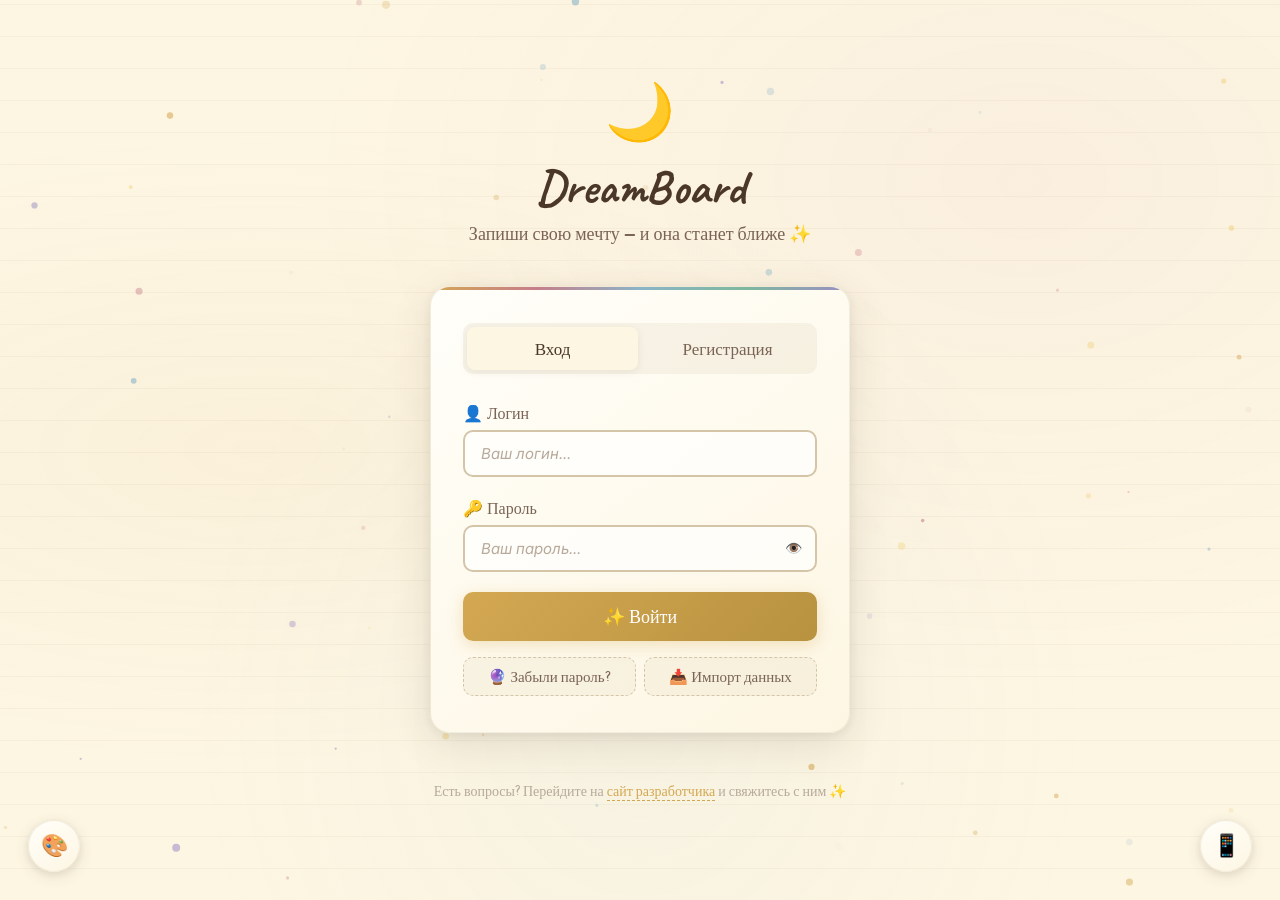
==== commit 3e5d9220: "Update index.html" ====
--- a/index.html
+++ b/index.html
@@ -2716,6 +2716,34 @@
       color: var(--rose);
     }
 
+    .pwa-info-btn {
+      position: fixed;
+      bottom: 28px;
+      right: 28px;
+      width: 52px;
+      height: 52px;
+      border-radius: 50%;
+      background: var(--card-bg);
+      border: 1px solid rgba(212, 197, 169, 0.3);
+      box-shadow: 0 4px 15px var(--shadow-md), 0 2px 8px var(--shadow);
+      cursor: pointer;
+      z-index: 50;
+      display: flex;
+      align-items: center;
+      justify-content: center;
+      font-size: 22px;
+      transition: all 0.4s ease;
+    }
+
+    .pwa-info-btn:hover {
+      transform: scale(1.1) rotate(-15deg);
+      box-shadow: 0 6px 20px var(--shadow-lg);
+    }
+
+    .pwa-instruction {
+      animation: fadeIn 0.3s ease;
+    }
+
     @media (max-width: 600px) {
       .auth-card {
         padding: 24px 20px;
@@ -2814,6 +2842,14 @@
 
       .auth-extra-links {
         flex-direction: column;
+      }
+
+      .pwa-info-btn {
+        bottom: 24px;
+        right: 24px;
+        width: 46px;
+        height: 46px;
+        font-size: 20px;
       }
     }
 
@@ -2896,7 +2932,14 @@
           <button type="submit" class="btn btn-primary">🚀 Создать аккаунт</button>
         </form>
       </div>
+      <div
+        style="text-align: center; margin-top: 48px; padding-bottom: 24px; font-family: 'Patrick Hand', cursive; font-size: 14px; color: var(--ink-faint);">
+        Есть вопросы? Перейдите на <a href="https://eugenius-mylnikoff.github.io/Portfolio/" target="_blank"
+          style="color: var(--gold); text-decoration: none; border-bottom: 1px dashed var(--gold); transition: all 0.3s;">сайт
+          разработчика</a> и свяжитесь с ним ✨
+      </div>
     </div>
+    <button class="pwa-info-btn" onclick="openPwaModal()">📱</button>
   </div>
 
   <div id="appScreen" class="screen app-screen">
@@ -3769,7 +3812,7 @@
         <div class="info-credits-title">✨ Для вас старались</div>
         <div class="info-credit-row"><span class="label">Автор идеи и креатив</span><span class="value">MylnikCode</span></div>
         <div class="info-credit-row"><span class="label">Реализация</span><span class="value">Qwen 3.7 Plus</span></div>
-        <div class="info-credit-row"><span class="label">Версия платформы</span><span class="value">v5.2</span></div>
+        <div class="info-credit-row"><span class="label">Версия платформы</span><span class="value">v6.1</span></div>
       </div>
       <div class="info-roadmap">
         <div class="info-roadmap-title">🔮 Наши мечты о платформе</div>
@@ -4856,7 +4899,59 @@
           .catch((err) => console.warn('SW failed:', err));
       });
     }
+
+    // ==========================================
+    // PWA MODAL
+    // ==========================================
+    function openPwaModal() {
+      showGenericModal(`
+    <h3 class="modal-title">📱 Мечты теперь всегда с тобой!</h3>
+    <div class="modal-subtitle">Наша команда рада сообщить, что DreamBoard теперь доступна как PWA*!<br>Это значит, что ты можешь пользоваться всеми волшебными удобствами платформы прямо с телефона, как настоящим приложением ✨</div>
+    
+    <div class="auth-tabs" style="margin-bottom: 20px;">
+      <button class="auth-tab active" onclick="switchPwaTab('ios', this)">🍏 iOS (iPhone)</button>
+      <button class="auth-tab" onclick="switchPwaTab('android', this)">🤖 Android</button>
+    </div>
+
+    <div id="pwa-ios" class="pwa-instruction">
+      <div class="modal-subtitle" style="text-align: left; background: var(--input-bg); padding: 16px; border-radius: 12px; border: 1px solid rgba(212,197,169,0.3);">
+        <strong>1.</strong> Открой этот сайт в браузере <strong>Safari</strong>.<br><br>
+        <strong>2.</strong> Нажми кнопку <strong>«Поделиться»</strong> (квадрат со стрелкой вверх ⬆️) внизу экрана.<br><br>
+        <strong>3.</strong> Пролистай меню вниз и выбери <strong>«На экран "Домой"»</strong>.<br><br>
+        <strong>4.</strong> Нажми <strong>«Добавить»</strong>. Готово! Иконка с мечтой появится на твоём рабочем столе 🌙
+      </div>
+    </div>
+
+    <div id="pwa-android" class="pwa-instruction" style="display: none;">
+      <div class="modal-subtitle" style="text-align: left; background: var(--input-bg); padding: 16px; border-radius: 12px; border: 1px solid rgba(212,197,169,0.3);">
+        <strong>1.</strong> Открой этот сайт в браузере <strong>Chrome</strong>.<br><br>
+        <strong>2.</strong> Нажми на <strong>три точки</strong> (⋮) в правом верхнем углу.<br><br>
+        <strong>3.</strong> Выбери пункт <strong>«Добавить на главный экран»</strong> (или «Установить приложение»).<br><br>
+        <strong>4.</strong> Подтверди добавление. Волшебство рядом! ✨
+      </div>
+    </div>
+
+    <div class="modal-subtitle" style="margin-top: 20px; font-style: italic; color: var(--rose);">
+      Стараемся для вас! С любовью, команда платформы DreamBoard ❤️<br>
+      <span style="font-size: 12px; color: var(--ink-faint);">*PWA — Progressive Web Application (Прогрессивное веб-приложение)</span>
+    </div>
+
+    <div class="modal-actions">
+      <button class="btn btn-primary" onclick="closeGenericModal()">Волшебно! ✨</button>
+    </div>
+  `);
+    }
+
+    function switchPwaTab(os, btn) {
+      // Переключаем активную вкладку
+      document.querySelectorAll('#genericModal .auth-tab').forEach(t => t.classList.remove('active'));
+      btn.classList.add('active');
+
+      // Показываем нужную инструкцию
+      document.getElementById('pwa-ios').style.display = os === 'ios' ? 'block' : 'none';
+      document.getElementById('pwa-android').style.display = os === 'android' ? 'block' : 'none';
+    }
   </script>
 </body>
 
-</html>+</html>
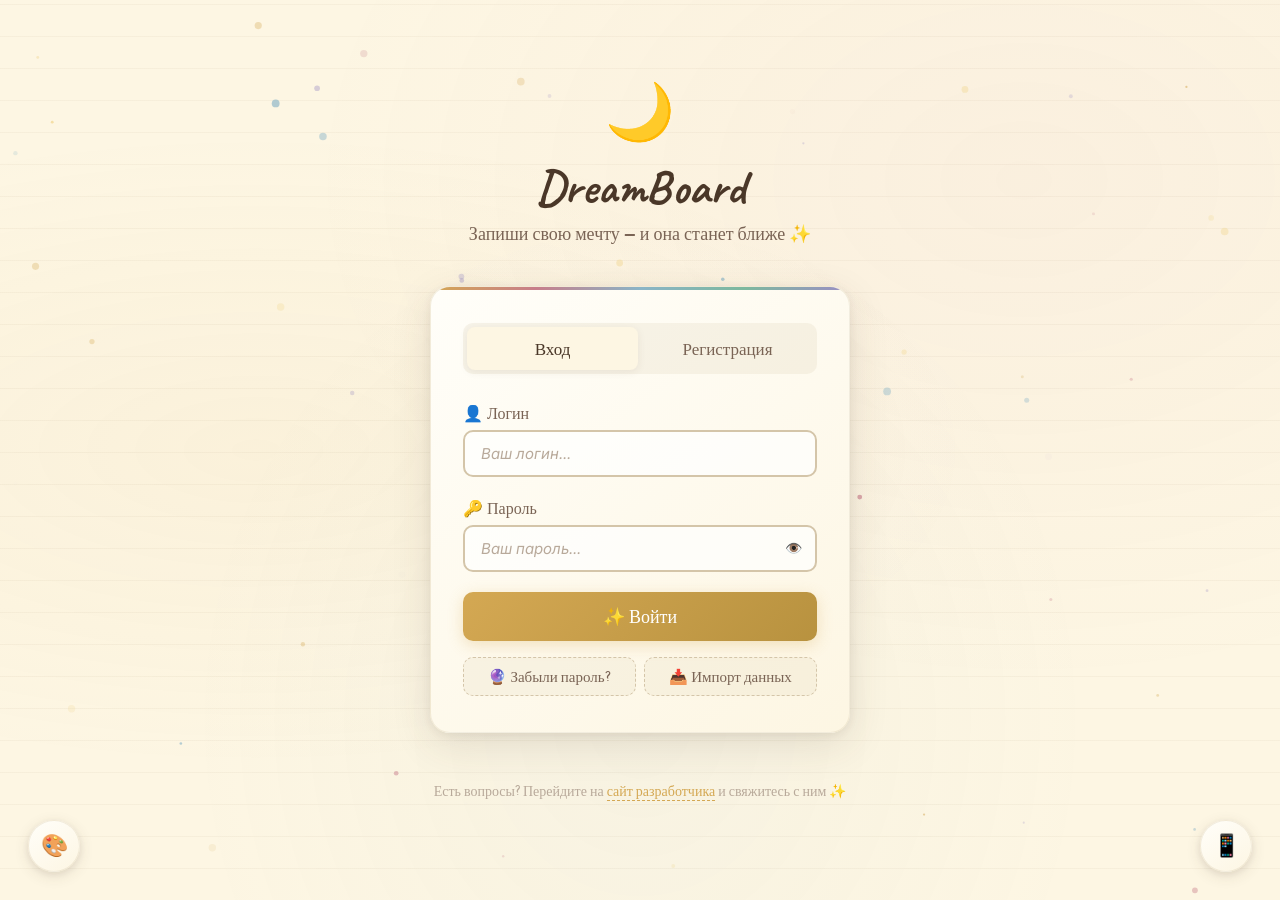
==== commit e42fd710: "Update index.html" ====
--- a/index.html
+++ b/index.html
@@ -5,7 +5,6 @@
   <meta charset="UTF-8">
   <meta name="viewport" content="width=device-width, initial-scale=1.0">
 
-  <!-- PWA для iPhone -->
   <link rel="manifest" href="./manifest.json">
   <meta name="theme-color" content="#d4a853">
   <link rel="apple-touch-icon" href="./icons/icon.svg">
@@ -1072,9 +1071,12 @@
     }
 
     .dream-card {
+      position: relative;
       background: var(--card-bg);
       border-radius: var(--radius-lg);
       padding: 24px;
+      padding-top: 40px;
+      padding-bottom: 52px;
       box-shadow: 0 2px 12px var(--shadow), 0 8px 30px var(--shadow);
       border: 1px solid rgba(212, 197, 169, 0.25);
       position: relative;
@@ -1141,16 +1143,17 @@
 
     .priority-badge {
       position: absolute;
-      top: -10px;
-      right: 16px;
-      background: linear-gradient(135deg, var(--gold) 0%, var(--gold-dark) 100%);
-      color: white;
-      font-size: 12px;
-      padding: 3px 10px;
-      border-radius: 50px;
+      top: -16px;
+      right: 18px;
+      padding: 6px 14px;
+      border-radius: 999px;
+      background: linear-gradient(135deg, var(--gold), var(--gold-dark));
+      color: #fff;
+      font-size: 13px;
+      font-weight: 700;
       font-family: 'Patrick Hand', cursive;
-      font-weight: 600;
-      box-shadow: 0 2px 8px rgba(212, 168, 83, 0.4);
+      box-shadow: 0 6px 18px rgba(212, 168, 83, .45);
+      z-index: 999;
     }
 
     .dream-card.fulfilled {
@@ -2851,6 +2854,304 @@
         height: 46px;
         font-size: 20px;
       }
+    }
+
+    .steps-section {
+      margin-top: 20px;
+      padding-top: 20px;
+      border-top: 1px dashed var(--paper-line);
+    }
+
+    .steps-header {
+      display: flex;
+      align-items: center;
+      justify-content: space-between;
+      margin-bottom: 12px;
+    }
+
+    .steps-title {
+      font-family: 'Patrick Hand', cursive;
+      font-size: 16px;
+      color: var(--ink-light);
+    }
+
+    .add-step-btn {
+      padding: 6px 14px;
+      border: 2px dashed var(--paper-line);
+      background: transparent;
+      border-radius: 8px;
+      font-family: 'Patrick Hand', cursive;
+      font-size: 14px;
+      color: var(--ink-light);
+      cursor: pointer;
+      transition: all 0.3s;
+    }
+
+    .add-step-btn:hover {
+      border-color: var(--gold);
+      color: var(--gold);
+    }
+
+    .steps-table-wrapper {
+      max-height: 200px;
+      overflow-y: auto;
+      border: 1px solid rgba(212, 197, 169, 0.3);
+      border-radius: 10px;
+      background: var(--input-bg);
+    }
+
+    .steps-table {
+      width: 100%;
+      border-collapse: collapse;
+      font-size: 14px;
+    }
+
+    .steps-table thead {
+      position: sticky;
+      top: 0;
+      background: var(--paper-2);
+      z-index: 1;
+    }
+
+    .steps-table th {
+      padding: 10px 12px;
+      text-align: left;
+      font-family: 'Patrick Hand', cursive;
+      font-size: 14px;
+      color: var(--ink-light);
+      border-bottom: 1px solid rgba(212, 197, 169, 0.3);
+    }
+
+    .steps-table td {
+      padding: 10px 12px;
+      border-bottom: 1px solid rgba(212, 197, 169, 0.2);
+      color: var(--ink);
+    }
+
+    .steps-table tr:last-child td {
+      border-bottom: none;
+    }
+
+    .steps-table .step-num {
+      width: 40px;
+      text-align: center;
+      font-family: 'Caveat', cursive;
+      font-size: 18px;
+      font-weight: 700;
+      color: var(--gold);
+    }
+
+    .steps-table .step-desc {
+      font-family: 'Patrick Hand', cursive;
+      font-size: 15px;
+    }
+
+    .steps-table .step-actions {
+      width: 70px;
+      text-align: right;
+    }
+
+    .step-action-btn {
+      width: 28px;
+      height: 28px;
+      border: none;
+      background: transparent;
+      border-radius: 6px;
+      cursor: pointer;
+      font-size: 13px;
+      display: inline-flex;
+      align-items: center;
+      justify-content: center;
+      transition: all 0.2s;
+      color: var(--ink-faint);
+    }
+
+    .step-action-btn:hover {
+      background: rgba(212, 197, 169, 0.3);
+      color: var(--ink);
+    }
+
+    .step-action-btn.delete:hover {
+      background: rgba(199, 125, 138, 0.15);
+      color: var(--rose);
+    }
+
+    .steps-empty {
+      padding: 20px;
+      text-align: center;
+      font-family: 'Patrick Hand', cursive;
+      font-size: 14px;
+      color: var(--ink-faint);
+    }
+
+    .dream-progress-bar {
+      position: absolute;
+      top: 20px;
+      left: 16px;
+      right: 16px;
+      height: 10px;
+      border-radius: 999px;
+      overflow: hidden;
+      background: rgba(0, 0, 0, .08);
+      border: 1px solid rgba(212, 168, 83, .35);
+      z-index: 3;
+    }
+
+    .dream-progress-fill {
+      height: 100%;
+      border-radius: inherit;
+      background: linear-gradient(90deg, var(--gold), var(--gold-dark));
+      transition: width .45s ease;
+      box-shadow:
+        0 0 12px rgba(255, 183, 0, .8),
+        inset 0 0 4px rgba(255, 255, 255, .5);
+    }
+
+    .dream-progress-text {
+      position: absolute;
+      left: 16px;
+      bottom: 12px;
+      top: auto;
+      right: auto;
+      font-family: 'Patrick Hand', cursive;
+      font-size: 13px;
+      font-weight: 600;
+      color: var(--gold);
+      background: rgba(255, 255, 255, .92);
+      padding: 4px 10px;
+      border-radius: 999px;
+      box-shadow: 0 2px 8px var(--shadow);
+      z-index: 4;
+    }
+
+    [data-theme="dark"] .dream-progress-text,
+    [data-theme="stars"] .dream-progress-text,
+    [data-theme="fireworks"] .dream-progress-text,
+    [data-theme="ocean"] .dream-progress-text,
+    [data-theme="aurora"] .dream-progress-text {
+      background: rgba(42, 35, 28, 0.9);
+    }
+
+    .dream-steps-dropdown {
+      margin-top: 12px;
+      position: relative;
+    }
+
+    .steps-toggle-btn {
+      width: 100%;
+      padding: 8px 12px;
+      border: 1px dashed var(--paper-line);
+      background: rgba(212, 197, 169, 0.1);
+      border-radius: 8px;
+      font-family: 'Patrick Hand', cursive;
+      font-size: 14px;
+      color: var(--ink-light);
+      cursor: pointer;
+      transition: all 0.3s;
+      display: flex;
+      align-items: center;
+      justify-content: space-between;
+    }
+
+    .steps-toggle-btn:hover {
+      border-color: var(--gold);
+      color: var(--ink);
+      background: rgba(212, 168, 83, 0.15);
+    }
+
+    .steps-toggle-btn .arrow {
+      transition: transform 0.3s;
+    }
+
+    .steps-toggle-btn.open .arrow {
+      transform: rotate(180deg);
+    }
+
+    .steps-dropdown-content {
+      display: none;
+      margin-top: 8px;
+      padding: 8px;
+      background: var(--input-bg);
+      border: 1px solid rgba(212, 197, 169, 0.3);
+      border-radius: 10px;
+      max-height: 200px;
+      overflow-y: auto;
+    }
+
+    .steps-dropdown-content.show {
+      display: block;
+      animation: fadeIn 0.3s ease;
+    }
+
+    .step-item {
+      display: flex;
+      align-items: center;
+      gap: 8px;
+      padding: 6px 8px;
+      border-radius: 6px;
+      transition: background 0.2s;
+    }
+
+    .step-item:hover {
+      background: rgba(212, 197, 169, 0.2);
+    }
+
+    .step-item.completed {
+      opacity: 0.6;
+    }
+
+    .step-item.completed .step-item-text {
+      text-decoration: line-through;
+      color: var(--ink-faint);
+    }
+
+    .step-item-num {
+      font-family: 'Caveat', cursive;
+      font-size: 16px;
+      font-weight: 700;
+      color: var(--gold);
+      min-width: 24px;
+    }
+
+    .step-item-text {
+      flex: 1;
+      font-family: 'Patrick Hand', cursive;
+      font-size: 14px;
+      color: var(--ink);
+      line-height: 1.4;
+    }
+
+    .step-item-btn {
+      width: 24px;
+      height: 24px;
+      border: none;
+      background: transparent;
+      border-radius: 50%;
+      cursor: pointer;
+      font-size: 14px;
+      display: flex;
+      align-items: center;
+      justify-content: center;
+      transition: all 0.2s;
+    }
+
+    .step-item-btn.check {
+      color: var(--ink-faint);
+    }
+
+    .step-item-btn.check:hover {
+      background: rgba(125, 184, 158, 0.2);
+      color: var(--mint);
+    }
+
+    .step-item-btn.uncheck {
+      color: var(--mint);
+      background: rgba(125, 184, 158, 0.15);
+    }
+
+    .step-item-btn.uncheck:hover {
+      background: rgba(199, 125, 138, 0.15);
+      color: var(--rose);
     }
 
     ::-webkit-scrollbar {
@@ -3031,9 +3332,46 @@
             <div class="color-option color-sunset" data-color="sunset" onclick="selectColor(this)"></div>
           </div>
         </div>
+        <div class="steps-section">
+          <div class="steps-header">
+            <div class="steps-title">👣 Шаги достижения</div>
+            <button type="button" class="add-step-btn" onclick="openStepModal()">+ Добавить шаг</button>
+          </div>
+          <div class="steps-table-wrapper">
+            <table class="steps-table">
+              <thead>
+                <tr>
+                  <th class="step-num">№</th>
+                  <th>Описание</th>
+                  <th class="step-actions">Действия</th>
+                </tr>
+              </thead>
+              <tbody id="stepsTableBody">
+              </tbody>
+            </table>
+          </div>
+        </div>
         <div class="modal-actions">
           <button type="button" class="btn btn-secondary" onclick="closeModal('dreamModal')">Отмена</button>
           <button type="submit" class="btn btn-primary" id="modalSubmitBtn">💫 Записать мечту</button>
+        </div>
+      </form>
+    </div>
+  </div>
+
+  <div class="modal-overlay" id="stepModal">
+    <div class="modal" style="max-width: 400px;">
+      <h3 class="modal-title" id="stepModalTitle">✨ Новый шаг</h3>
+      <form onsubmit="handleSaveStep(event)">
+        <input type="hidden" id="stepEditIndex" value="-1">
+        <div class="form-group">
+          <label>📝 Описание шага</label>
+          <textarea id="stepDescription" placeholder="Что нужно сделать?" required
+            style="min-height: 120px;"></textarea>
+        </div>
+        <div class="modal-actions">
+          <button type="button" class="btn btn-secondary" onclick="closeModal('stepModal')">Отмена</button>
+          <button type="submit" class="btn btn-primary">💾 Сохранить</button>
         </div>
       </form>
     </div>
@@ -3059,9 +3397,6 @@
   <div class="toast-container" id="toastContainer"></div>
 
   <script>
-    // ==========================================
-    // PARTICLES SYSTEM
-    // ==========================================
     const canvas = document.getElementById('particles-canvas');
     const ctx = canvas.getContext('2d');
     let particles = [];
@@ -3525,9 +3860,6 @@
     initParticles();
     animateParticles();
 
-    // ==========================================
-    // THEME SYSTEM
-    // ==========================================
     const THEMES = [
       { id: 'light', name: 'Светлая', icon: '☀️', colors: ['#fdf6e3', '#d4a853', '#c77d8a'] },
       { id: 'dark', name: 'Тёмная', icon: '🌙', colors: ['#1f1a15', '#e0b865', '#d8909c'] },
@@ -3581,18 +3913,12 @@
       applyTheme(saved);
     })();
 
-    // ==========================================
-    // PASSWORD TOGGLE
-    // ==========================================
     function togglePasswordVisibility(inputId, btn) {
       const input = document.getElementById(inputId);
       if (input.type === 'password') { input.type = 'text'; btn.textContent = '🙈'; }
       else { input.type = 'password'; btn.textContent = '👁️'; }
     }
 
-    // ==========================================
-    // DATA LAYER
-    // ==========================================
     const DEFAULT_CATEGORIES = [
       { id: 'life', name: 'Жизнь', emoji: '🌱', color: 'mint' },
       { id: 'travel', name: 'Путешествия', emoji: '✈️', color: 'sky' },
@@ -3638,9 +3964,6 @@
     function saveCategories(cats) { const u = getCurrentUser(); if (u) { u.categories = cats; saveCurrentUser(u); } }
     function getCategoryById(id) { return getCategories().find(c => c.id === id) || { id: 'other', name: 'Другое', emoji: '🌈', color: 'sunset' }; }
 
-    // ==========================================
-    // CUSTOM MODAL SYSTEM
-    // ==========================================
     function showGenericModal(html) {
       document.getElementById('genericModalContent').innerHTML = html;
       document.getElementById('genericModal').classList.add('show');
@@ -3666,9 +3989,6 @@
       });
     }
 
-    // ==========================================
-    // TIME-BASED GREETING
-    // ==========================================
     let currentTimeEmoji = '', currentTimeGreeting = '';
 
     function initGreeting() {
@@ -3685,9 +4005,6 @@
       return `${currentTimeGreeting}, <strong>${escapeHtml(u.name)}</strong> <span class="greeting-emoji">${currentTimeEmoji}</span>`;
     }
 
-    // ==========================================
-    // WARM PHRASES
-    // ==========================================
     const warmPhrases = [
       "{name}, помни: каждая мечта — это маленькая вселенная ✨",
       "Ты удивительный человек, {name} 🌙",
@@ -3728,9 +4045,6 @@
       }, (45 + Math.random() * 45) * 1000);
     }
 
-    // ==========================================
-    // AUTH
-    // ==========================================
     function switchAuthTab(tab) {
       document.querySelectorAll('.auth-tab').forEach(t => t.classList.remove('active'));
       document.querySelectorAll('.auth-form').forEach(f => f.classList.remove('active'));
@@ -3812,41 +4126,45 @@
         <div class="info-credits-title">✨ Для вас старались</div>
         <div class="info-credit-row"><span class="label">Автор идеи и креатив</span><span class="value">MylnikCode</span></div>
         <div class="info-credit-row"><span class="label">Реализация</span><span class="value">Qwen 3.7 Plus</span></div>
-        <div class="info-credit-row"><span class="label">Версия платформы</span><span class="value">v6.1</span></div>
+        <div class="info-credit-row"><span class="label">Версия платформы</span><span class="value">v6.7</span></div>
       </div>
-      <div class="info-roadmap">
-        <div class="info-roadmap-title">🔮 Наши мечты о платформе</div>
-        <div class="roadmap-item">
-          <div class="roadmap-icon">👣</div>
-          <div class="roadmap-content">
-            <div class="roadmap-name">Шаги для достижения</div>
-            <div class="roadmap-desc">Разбей большую мечту на маленькие шаги и отмечай выполненные — путь станет видимым.</div>
-          </div>
-        </div>
-        <div class="roadmap-item">
-          <div class="roadmap-icon">📊</div>
-          <div class="roadmap-content">
-            <div class="roadmap-name">Прогресс-бар мечты</div>
-            <div class="roadmap-desc">Визуально увидишь, насколько мечта близка к воплощению.</div>
-          </div>
-        </div>
-        <div class="roadmap-item">
-          <div class="roadmap-icon">☁️</div>
-          <div class="roadmap-content">
-            <div class="roadmap-name">Синхронизация между устройствами</div>
-            <div class="roadmap-desc">Облачное хранение — мечты всегда с тобой, на любом устройстве.</div>
-          </div>
-        </div>
-      </div>
+<div class="info-roadmap">
+<div class="info-roadmap-title">🔮 Наши мечты о платформе</div>
+<div class="roadmap-item">
+<div class="roadmap-icon">📬</div>
+<div class="roadmap-content">
+<div class="roadmap-name">Push-уведомления</div>
+<div class="roadmap-desc">Волшебные напоминания, которые мягко вернут тебя к мечте. «Напомнить через 30 дней» или ежедневное вечернее: «Как прошла твоя мечта сегодня?»✨</div>
+</div>
+</div>
+<div class="roadmap-item">
+<div class="roadmap-icon">🗣️</div>
+<div class="roadmap-content">
+<div class="roadmap-name">Поделиться мечтой</div>
+<div class="roadmap-desc">Создай красивую картинку с текстом мечты на фоне звёздного неба. Вдохновение любит, когда им делятся🌌</div>
+</div>
+</div>
+<div class="roadmap-item">
+<div class="roadmap-icon">⏳</div>
+<div class="roadmap-content">
+<div class="roadmap-name">Капсула времени</div>
+<div class="roadmap-desc">Запечатай мечту до определённой даты. Пусть она живёт в тишине, пока не придёт её час раскрыться🎁</div>
+</div>
+</div>
+<div class="roadmap-item">
+<div class="roadmap-icon">☁️</div>
+<div class="roadmap-content">
+<div class="roadmap-name">Синхронизация между устройствами</div>
+<div class="roadmap-desc">Облачное хранение — мечты всегда с тобой, на любом устройстве, в любое время, в любом месте🌐</div>
+</div>
+</div>
+</div>
       <div class="info-version">Создано с любовью к мечтателям <span class="ver-num">♥</span></div>
     </div>
     <div class="modal-actions"><button class="btn btn-primary" onclick="closeGenericModal()">Закрыть</button></div>
   `);
     }
 
-    // ==========================================
-    // MODE SWITCHING
-    // ==========================================
     let currentMode = 'dreams';
 
     function switchMode(mode) {
@@ -3872,9 +4190,6 @@
       }
     }
 
-    // ==========================================
-    // APP
-    // ==========================================
     let currentFilter = 'all';
     let hideFulfilled = false;
 
@@ -3961,26 +4276,58 @@
 
       document.getElementById('dreamsGrid').innerHTML = filtered.map((dream, i) => {
         const cat = getCategoryById(dream.category);
+        const progress = calculateProgress(dream);
+        const progressText = dream.steps && dream.steps.length > 0
+          ? `Исполнена на ${progress}%`
+          : (dream.fulfilled ? 'Исполнена на 100%' : 'Исполнена на 0%');
+
+        const hasSteps = dream.steps && dream.steps.length > 0;
+        const completedCount = hasSteps ? dream.steps.filter(s => s.completed).length : 0;
+        const stepsButtonText = hasSteps ? `👣 Шаги (${completedCount}/${dream.steps.length})` : '';
+
         return `
-      <div class="dream-card ${dream.fulfilled ? 'fulfilled' : ''} ${dream.priority ? 'priority' : ''}" data-color="${dream.color || 'gold'}" style="animation-delay: ${i * 0.05}s">
-        ${dream.priority ? '<div class="priority-badge">🔥 Приоритет</div>' : ''}
-        <div class="dream-card-header">
-          <span class="dream-category cat-${cat.color}">${cat.emoji} ${escapeHtml(cat.name)}</span>
-          <div class="dream-actions">
-            <button class="dream-action-btn priority-btn ${dream.priority ? 'active' : ''}" onclick="togglePriority('${dream.id}')" title="${dream.priority ? 'Снять приоритет' : 'Сделать приоритетной'}">${dream.priority ? '🔥' : '❗'}</button>
-            <button class="dream-action-btn fulfill-btn" onclick="toggleFulfill('${dream.id}')" title="${dream.fulfilled ? 'Вернуть в мечты' : 'Исполнено!'}">${dream.fulfilled ? '↩️' : '⭐'}</button>
-            <button class="dream-action-btn archive-btn" onclick="archiveDream('${dream.id}')" title="В архив">📦</button>
-            <button class="dream-action-btn" onclick="openEditModal('${dream.id}')" title="Редактировать">✏️</button>
-            <button class="dream-action-btn delete-btn" onclick="deleteDream('${dream.id}')" title="Удалить">🗑️</button>
-          </div>
-        </div>
-        <div class="dream-title">${escapeHtml(dream.title)}</div>
-        ${dream.text ? `<div class="dream-text">${escapeHtml(dream.text)}</div>` : ''}
-        <div class="dream-footer">
-          ${dream.fulfilled ? '<span class="dream-fulfilled-badge">✨ Исполнено</span>' : ''}
-        </div>
-      </div>
-    `;
+<div class="dream-card ${dream.fulfilled ? 'fulfilled' : ''} ${dream.priority ? 'priority' : ''}" data-color="${dream.color || 'gold'}" style="animation-delay: ${i * 0.05}s">
+<div class="dream-progress-bar">
+<div class="dream-progress-fill" style="width: ${progress}%"></div>
+</div>
+<div class="dream-progress-text">${progressText}</div>
+${dream.priority ? '<div class="priority-badge">🔥 Приоритет</div>' : ''}
+<div class="dream-card-header">
+<span class="dream-category cat-${cat.color}">${cat.emoji} ${escapeHtml(cat.name)}</span>
+<div class="dream-actions">
+<button class="dream-action-btn priority-btn ${dream.priority ? 'active' : ''}" onclick="togglePriority('${dream.id}')" title="${dream.priority ? 'Снять приоритет' : 'Сделать приоритетной'}">${dream.priority ? '🔥' : '❗'}</button>
+<button class="dream-action-btn fulfill-btn" onclick="toggleFulfill('${dream.id}')" title="${dream.fulfilled ? 'Вернуть в мечты' : 'Исполнено!'}">${dream.fulfilled ? '↩️' : '⭐'}</button>
+<button class="dream-action-btn archive-btn" onclick="archiveDream('${dream.id}')" title="В архив">📦</button>
+<button class="dream-action-btn" onclick="openEditModal('${dream.id}')" title="Редактировать">✏️</button>
+<button class="dream-action-btn delete-btn" onclick="deleteDream('${dream.id}')" title="Удалить">🗑️</button>
+</div>
+</div>
+<div class="dream-title">${escapeHtml(dream.title)}</div>
+${dream.text ? `<div class="dream-text">${escapeHtml(dream.text)}</div>` : ''}
+${hasSteps ? `
+<div class="dream-steps-dropdown">
+<button class="steps-toggle-btn" onclick="toggleStepsDropdown('${dream.id}', this)">
+<span>${stepsButtonText}</span>
+<span class="arrow">▼</span>
+</button>
+<div class="steps-dropdown-content" id="steps-${dream.id}">
+${dream.steps.map((step, idx) => `
+<div class="step-item ${step.completed ? 'completed' : ''}">
+<span class="step-item-num">${idx + 1}</span>
+<span class="step-item-text">${escapeHtml(step.description)}</span>
+<button class="step-item-btn ${step.completed ? 'uncheck' : 'check'}" onclick="toggleStepComplete('${dream.id}', ${idx})" title="${step.completed ? 'Отменить выполнение' : 'Отметить выполненным'}">
+${step.completed ? '✕' : '✓'}
+</button>
+</div>
+`).join('')}
+</div>
+</div>
+` : ''}
+<div class="dream-footer">
+${dream.fulfilled ? '<span class="dream-fulfilled-badge">✨ Исполнено</span>' : ''}
+</div>
+</div>
+`;
       }).join('');
     }
 
@@ -3994,9 +4341,6 @@
       return div.innerHTML;
     }
 
-    // ==========================================
-    // DREAM CRUD
-    // ==========================================
     function populateCategorySelect() {
       const categories = getCategories();
       document.getElementById('dreamCategory').innerHTML = categories.map(c => `<option value="${c.id}">${c.emoji} ${escapeHtml(c.name)}</option>`).join('');
@@ -4011,6 +4355,8 @@
       document.getElementById('dreamTextInput').value = '';
       document.getElementById('dreamCategory').value = getCategories()[0]?.id || 'other';
       selectColor(document.querySelector('#colorPicker .color-option.color-gold'));
+      currentSteps = [];
+      renderStepsTable();
       document.getElementById('dreamModal').classList.add('show');
       setTimeout(() => document.getElementById('dreamTitleInput').focus(), 300);
     }
@@ -4027,6 +4373,8 @@
       document.getElementById('dreamCategory').value = dream.category;
       const colorEl = document.querySelector(`#colorPicker .color-option[data-color="${dream.color || 'gold'}"]`);
       if (colorEl) selectColor(colorEl);
+      currentSteps = dream.steps ? JSON.parse(JSON.stringify(dream.steps)) : [];
+      renderStepsTable();
       document.getElementById('dreamModal').classList.add('show');
     }
 
@@ -4039,6 +4387,110 @@
     function selectColor(el) {
       document.querySelectorAll('#colorPicker .color-option').forEach(c => c.classList.remove('selected'));
       el.classList.add('selected');
+    }
+
+    let currentSteps = [];
+
+    function renderStepsTable() {
+      const tbody = document.getElementById('stepsTableBody');
+      if (!tbody) return;
+
+      if (currentSteps.length === 0) {
+        tbody.innerHTML = '<tr><td colspan="3" class="steps-empty">Шаги не добавлены. Нажмите "+ Добавить шаг"</td></tr>';
+        return;
+      }
+
+      tbody.innerHTML = currentSteps.map((step, idx) => `
+<tr>
+<td class="step-num">${idx + 1}</td>
+<td class="step-desc">${escapeHtml(step.description)}</td>
+<td class="step-actions">
+<button type="button" class="step-action-btn" onclick="openStepModal(${idx})" title="Редактировать">✏️</button>
+<button type="button" class="step-action-btn delete" onclick="deleteStep(${idx})" title="Удалить">🗑️</button>
+</td>
+</tr>
+`).join('');
+    }
+
+    function openStepModal(editIndex = -1) {
+      const modal = document.getElementById('stepModal');
+      const titleEl = document.getElementById('stepModalTitle');
+      const descInput = document.getElementById('stepDescription');
+      const indexInput = document.getElementById('stepEditIndex');
+
+      if (editIndex >= 0) {
+        titleEl.textContent = '✏️ Редактировать шаг';
+        descInput.value = currentSteps[editIndex].description;
+        indexInput.value = editIndex;
+      } else {
+        titleEl.textContent = '✨ Новый шаг';
+        descInput.value = '';
+        indexInput.value = -1;
+      }
+
+      modal.classList.add('show');
+      setTimeout(() => descInput.focus(), 300);
+    }
+
+    function handleSaveStep(e) {
+      e.preventDefault();
+      const description = document.getElementById('stepDescription').value.trim();
+      const editIndex = parseInt(document.getElementById('stepEditIndex').value);
+
+      if (!description) return;
+
+      if (editIndex >= 0) {
+        currentSteps[editIndex].description = description;
+        showToast('Шаг обновлён ✏️');
+      } else {
+        currentSteps.push({ description, completed: false });
+        showToast('Шаг добавлен ✨');
+      }
+
+      renderStepsTable();
+      closeModal('stepModal');
+    }
+
+    function deleteStep(index) {
+      currentSteps.splice(index, 1);
+      renderStepsTable();
+      showToast('Шаг удалён');
+    }
+
+    function calculateProgress(dream) {
+      if (dream.fulfilled) return 100;
+      if (!dream.steps || dream.steps.length === 0) return 0;
+      const completedSteps = dream.steps.filter(s => s.completed).length;
+      const totalSteps = dream.steps.length;
+      return Math.round((completedSteps / (totalSteps + 1)) * 100);
+    }
+
+    function toggleStepsDropdown(dreamId, btn) {
+      const content = document.getElementById(`steps-${dreamId}`);
+      if (!content) return;
+      const isOpen = content.classList.contains('show');
+      if (isOpen) {
+        content.classList.remove('show');
+        btn.classList.remove('open');
+      } else {
+        content.classList.add('show');
+        btn.classList.add('open');
+      }
+    }
+
+    function toggleStepComplete(dreamId, stepIndex) {
+      const dreams = getDreams();
+      const dream = dreams.find(d => d.id === dreamId);
+      if (!dream || !dream.steps || !dream.steps[stepIndex]) return;
+      const step = dream.steps[stepIndex];
+      step.completed = !step.completed;
+      saveDreams(dreams);
+      renderDreams();
+      if (step.completed) {
+        showToast('Шаг выполнен ✨', 'warm');
+      } else {
+        showToast('Шаг возвращён в работу');
+      }
     }
 
     function handleSaveDream(e) {
@@ -4053,14 +4505,26 @@
       if (id) {
         const dream = dreams.find(d => d.id === id);
         if (dream) {
-          dream.title = title; dream.text = text; dream.category = category; dream.color = color;
+          dream.title = title;
+          dream.text = text;
+          dream.category = category;
+          dream.color = color;
+          dream.steps = currentSteps;
           dream.updatedAt = Date.now();
           showToast('Мечта обновлена ✏️');
         }
       } else {
         dreams.push({
           id: 'dream_' + Date.now() + '_' + Math.random().toString(36).substr(2, 5),
-          title, text, category, color, fulfilled: false, priority: false, archived: false, createdAt: Date.now()
+          title,
+          text,
+          category,
+          color,
+          fulfilled: false,
+          priority: false,
+          archived: false,
+          steps: currentSteps,
+          createdAt: Date.now()
         });
         showToast('Мечта записана! ✨', 'warm');
       }
@@ -4083,6 +4547,9 @@
       const dream = dreams.find(d => d.id === id);
       if (!dream) return;
       dream.fulfilled = !dream.fulfilled;
+      if (dream.fulfilled && dream.steps && dream.steps.length > 0) {
+        dream.steps.forEach(s => s.completed = true);
+      }
       saveDreams(dreams);
       renderDreams();
       if (dream.fulfilled) {
@@ -4192,9 +4659,6 @@
   `);
     }
 
-    // ==========================================
-    // RANDOM DREAM
-    // ==========================================
     function openRandomDream() {
       const dreams = getDreams().filter(d => !d.archived);
       if (dreams.length === 0) {
@@ -4245,9 +4709,10 @@
       if (e.target === document.getElementById('randomDreamModal')) closeRandomDream();
     });
 
-    // ==========================================
-    // PROFILE EDIT
-    // ==========================================
+    document.getElementById('stepModal').addEventListener('click', (e) => {
+      if (e.target === document.getElementById('stepModal')) closeModal('stepModal');
+    });
+
     function openProfileEditModal() {
       document.getElementById('userDropdown').classList.remove('show');
       const u = getCurrentUser();
@@ -4300,9 +4765,6 @@
       showToast('Профиль обновлён ✨', 'warm');
     }
 
-    // ==========================================
-    // CATEGORIES MODAL
-    // ==========================================
     const EMOJI_OPTIONS = ['🌱', '🌿', '🌳', '🌲', '🌴', '🍀', '🌾', '🌷', '🌹', '🌺', '🌸', '💐', '🌻', '🌼', '🌵', '🎋', '🍄', '🌰', '🍃', '🍂', '🍁', '☀️', '🌙', '⭐', '🌟', '✨', '💫', '🌈', '⚡', '❄️', '🔥', '💧', '🌊', '☁️', '⛅', '🌤️', '🌌', '🪐', '💥', '☄️', '🌠', '🌍', '🌎', '🌏', '✈️', '🚀', '🚢', '🚗', '🚂', '🚁', '🛸', '🏔️', '🏖️', '🏝️', '🗺️', '🗼', '🏰', '🏯', '🗽', '⛩️', '🕌', '⛪', '🏛️', '🎡', '🎢', '🎨', '🎭', '🎬', '🎸', '🎹', '🎺', '🎻', '🥁', '🎮', '📚', '✍️', '📷', '🎯', '🏆', '🎪', '🎤', '🎧', '🎵', '🎶', '⚽', '🏀', '🏈', '⚾', '🎾', '🏐', '🎱', '🏓', '🏸', '🥊', '🏋️', '🏃', '🚴', '🧗', '🏊', '⛷️', '🏂', '🧘', '🍰', '🍕', '🍣', '🍷', '☕', '🍵', '🍫', '🍎', '🥐', '🧀', '🥗', '🌮', '🍱', '🍜', '🍝', '🍦', '🍩', '🍪', '🎂', '🧁', '🥧', '🍯', '💕', '💖', '💝', '💗', '💓', '❤️', '🧡', '💛', '💚', '💙', '💜', '🤎', '🖤', '🤍', '🥰', '😊', '😇', '🤩', '😍', '💼', '💰', '💎', '👑', '🏢', '📈', '🎓', '💡', '🔑', '🗝️', '💻', '📱', '⌚', '📊', '🧮', '🧘', '💪', '🌞', '🌅', '🌄', '🧖', '💆', '🦋', '🐝', '🦄', '🐬', '🦅', '🐼', '🦊', '🐺', '🦁', '🐯', '🐨', '🐻', '🦆', '🦉', '🐴', '🦓', '🦒', '🐘', '🐿️', '🦔', '🐢', '🐍', '🦎', '🐙', '🦑', '🦀', '🐠', '🐳', '🦈', '🎁', '🎈', '🎉', '🎊', '🔮', '🕯️', '📜', '🎀', '🧿', '💠', '🔷', '🔶', '♾️', '❇️', '✳️', '🏵️', '🎗️', '🎖️', '🏅', '🥇', '🥈', '🥉', '🚩', '🏁', '🪄', '🧞', '🧚', '🧜', '🧝', '🧙', '👼', '🪽', '🎇', '🎆'];
 
     let tempCategories = [];
@@ -4422,9 +4884,6 @@
       showToast('Категории сохранены 📂');
     }
 
-    // ==========================================
-    // RESET MODAL
-    // ==========================================
     function openResetModal() {
       document.getElementById('userDropdown').classList.remove('show');
       const u = getCurrentUser();
@@ -4478,9 +4937,6 @@
       showToast(`Профиль удалён. Будем скучать, ${u.name} 🌙`);
     }
 
-    // ==========================================
-    // EXPORT / IMPORT
-    // ==========================================
     const EXPORT_FORMAT_VERSION = 1;
     const EXPORT_MAGIC = 'DREAMBOARD_EXPORT';
 
@@ -4720,9 +5176,6 @@
       showToast(`Добро пожаловать, ${name}! Данные импортированы ✨`, 'warm');
     }
 
-    // ==========================================
-    // DIARY (THOUGHTS)
-    // ==========================================
     const THOUGHT_COLORS = ['yellow', 'pink', 'blue', 'green', 'purple', 'orange'];
     const THOUGHTS_PER_PAGE = 6;
     let currentDiaryPage = 0;
@@ -4855,9 +5308,6 @@
       }
     }
 
-    // ==========================================
-    // CONFETTI
-    // ==========================================
     function launchConfetti() {
       const container = document.createElement('div');
       container.className = 'confetti-container';
@@ -4879,9 +5329,6 @@
       setTimeout(() => container.remove(), 3000);
     }
 
-    // ==========================================
-    // TOAST
-    // ==========================================
     function showToast(msg, style = '') {
       const container = document.getElementById('toastContainer');
       const toast = document.createElement('div');
@@ -4900,9 +5347,6 @@
       });
     }
 
-    // ==========================================
-    // PWA MODAL
-    // ==========================================
     function openPwaModal() {
       showGenericModal(`
     <h3 class="modal-title">📱 Мечты теперь всегда с тобой!</h3>
@@ -4943,11 +5387,9 @@
     }
 
     function switchPwaTab(os, btn) {
-      // Переключаем активную вкладку
       document.querySelectorAll('#genericModal .auth-tab').forEach(t => t.classList.remove('active'));
       btn.classList.add('active');
 
-      // Показываем нужную инструкцию
       document.getElementById('pwa-ios').style.display = os === 'ios' ? 'block' : 'none';
       document.getElementById('pwa-android').style.display = os === 'android' ? 'block' : 'none';
     }
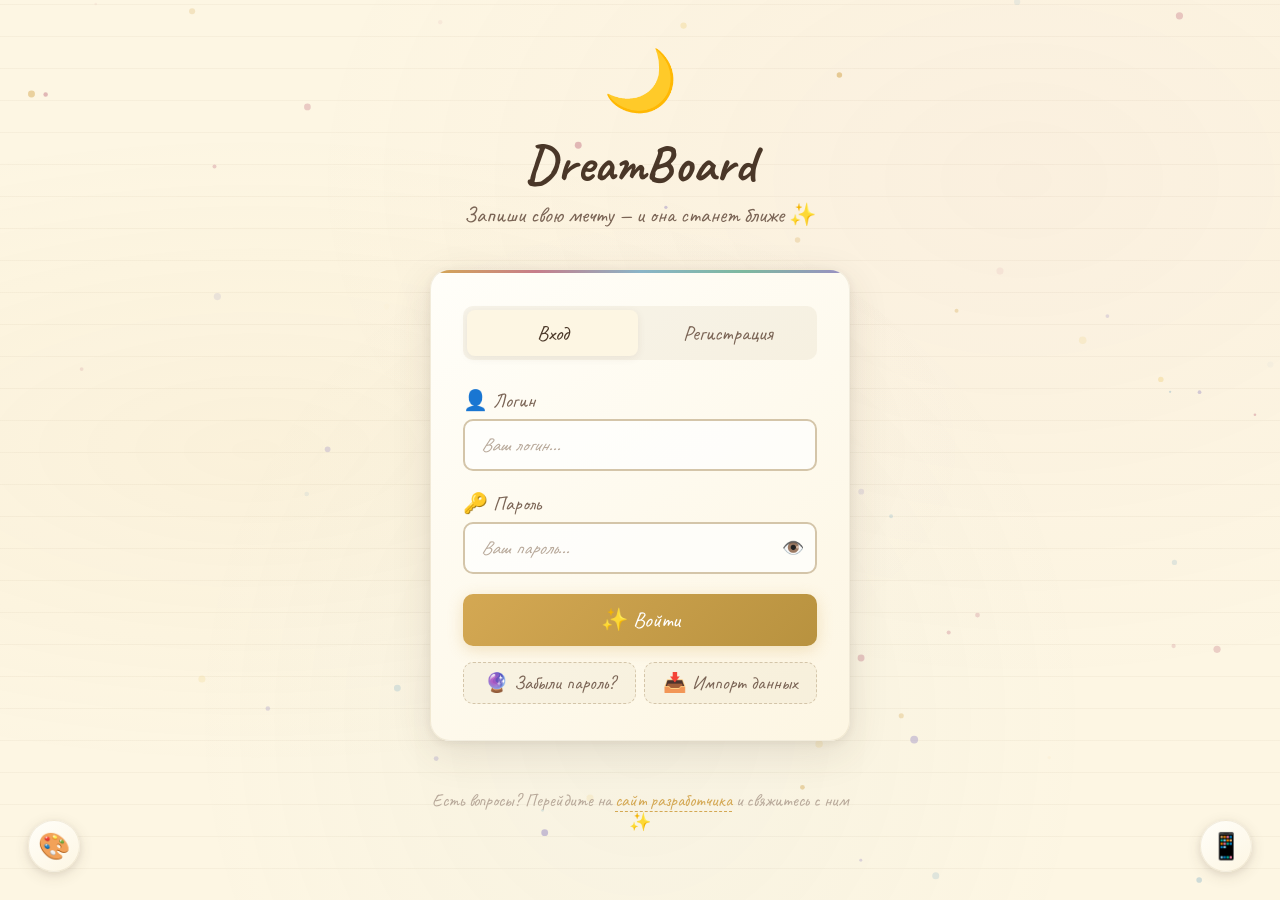
==== commit 0fee1cd1: "Update index.html" ====
--- a/index.html
+++ b/index.html
@@ -16,9 +16,7 @@
   <meta name="viewport" content="width=device-width, initial-scale=1.0, viewport-fit=cover, user-scalable=no">
 
   <title>DreamBoard — Книга мечтаний</title>
-  <link
-    href="https://fonts.googleapis.com/css2?family=Caveat:wght@400;600;700&family=Patrick+Hand&family=Inter:wght@300;400;500;600&display=swap"
-    rel="stylesheet">
+  <link href="https://fonts.googleapis.com/css2?family=Caveat:wght@400;500;600;700&display=swap" rel="stylesheet">
   <style>
     :root {
       --paper: #fdf6e3;
@@ -287,10 +285,10 @@
       margin: 0;
       padding: 0;
       box-sizing: border-box;
+      font-family: 'Caveat', cursive;
     }
 
     body {
-      font-family: 'Inter', sans-serif;
       background: var(--paper);
       color: var(--ink);
       min-height: 100vh;
@@ -354,7 +352,7 @@
       display: flex;
       align-items: center;
       justify-content: center;
-      font-size: 22px;
+      font-size: 26px;
       transition: all 0.4s ease;
     }
 
@@ -404,7 +402,7 @@
     }
 
     .auth-logo .logo-icon {
-      font-size: 56px;
+      font-size: 60px;
       display: block;
       margin-bottom: 12px;
       animation: twinkle 3s ease-in-out infinite;
@@ -425,15 +423,14 @@
     }
 
     .auth-logo h1 {
-      font-family: 'Caveat', cursive;
-      font-size: 48px;
+      font-size: 52px;
       color: var(--ink);
       font-weight: 700;
     }
 
     .auth-logo p {
-      font-family: 'Patrick Hand', cursive;
-      font-size: 18px;
+
+      font-size: 22px;
       color: var(--ink-light);
       margin-top: 4px;
     }
@@ -473,8 +470,7 @@
       padding: 10px;
       border: none;
       background: transparent;
-      font-family: 'Patrick Hand', cursive;
-      font-size: 17px;
+      font-size: 21px;
       color: var(--ink-light);
       cursor: pointer;
       border-radius: 8px;
@@ -514,8 +510,7 @@
 
     .form-group label {
       display: block;
-      font-family: 'Patrick Hand', cursive;
-      font-size: 16px;
+      font-size: 20px;
       color: var(--ink-light);
       margin-bottom: 6px;
     }
@@ -527,8 +522,7 @@
       padding: 12px 16px;
       border: 2px solid var(--paper-line);
       border-radius: 10px;
-      font-family: 'Inter', sans-serif;
-      font-size: 15px;
+      font-size: 19px;
       color: var(--ink);
       background: var(--input-bg);
       transition: all 0.3s ease;
@@ -568,7 +562,7 @@
       background: transparent;
       cursor: pointer;
       border-radius: 6px;
-      font-size: 14px;
+      font-size: 18px;
       color: var(--ink-faint);
       transition: all 0.2s;
       display: flex;
@@ -589,8 +583,7 @@
       padding: 12px 24px;
       border: none;
       border-radius: 10px;
-      font-family: 'Patrick Hand', cursive;
-      font-size: 18px;
+      font-size: 22px;
       cursor: pointer;
       transition: all 0.3s ease;
     }
@@ -636,7 +629,7 @@
       color: var(--rose);
       padding: 10px 14px;
       border-radius: 8px;
-      font-size: 14px;
+      font-size: 18px;
       margin-bottom: 16px;
       display: none;
       animation: shake 0.4s ease;
@@ -666,8 +659,7 @@
       display: block;
       text-align: center;
       margin-top: 16px;
-      font-family: 'Patrick Hand', cursive;
-      font-size: 15px;
+      font-size: 19px;
       color: var(--ink-light);
       cursor: pointer;
       background: none;
@@ -689,8 +681,7 @@
       flex: 1;
       text-align: center;
       padding: 8px 10px;
-      font-family: 'Patrick Hand', cursive;
-      font-size: 15px;
+      font-size: 19px;
       color: var(--ink-light);
       cursor: pointer;
       background: rgba(212, 197, 169, 0.15);
@@ -735,12 +726,11 @@
     }
 
     .header-left .h-icon {
-      font-size: 28px;
+      font-size: 32px;
     }
 
     .header-left h2 {
-      font-family: 'Caveat', cursive;
-      font-size: 28px;
+      font-size: 32px;
       font-weight: 700;
     }
 
@@ -763,8 +753,7 @@
       padding: 6px 14px;
       border: none;
       background: transparent;
-      font-family: 'Patrick Hand', cursive;
-      font-size: 15px;
+      font-size: 19px;
       color: var(--ink-light);
       cursor: pointer;
       border-radius: 8px;
@@ -788,7 +777,7 @@
       display: flex;
       align-items: center;
       justify-content: center;
-      font-size: 16px;
+      font-size: 20px;
       transition: all 0.3s;
     }
 
@@ -799,8 +788,7 @@
     }
 
     .icon-btn.info-btn {
-      font-family: 'Caveat', cursive;
-      font-size: 18px;
+      font-size: 22px;
       font-weight: 700;
     }
 
@@ -812,8 +800,7 @@
       display: flex;
       align-items: center;
       justify-content: center;
-      font-family: 'Caveat', cursive;
-      font-size: 18px;
+      font-size: 22px;
       font-weight: 700;
       color: white;
       cursor: pointer;
@@ -853,13 +840,12 @@
     }
 
     .user-dropdown-header .name {
-      font-family: 'Patrick Hand', cursive;
+      font-size: 21px;
+      color: var(--ink);
+    }
+
+    .user-dropdown-header .login {
       font-size: 17px;
-      color: var(--ink);
-    }
-
-    .user-dropdown-header .login {
-      font-size: 13px;
       color: var(--ink-faint);
     }
 
@@ -868,7 +854,7 @@
       align-items: center;
       gap: 10px;
       padding: 12px 16px;
-      font-size: 14px;
+      font-size: 18px;
       color: var(--ink-light);
       cursor: pointer;
       transition: all 0.2s;
@@ -876,7 +862,6 @@
       background: none;
       width: 100%;
       text-align: left;
-      font-family: 'Inter', sans-serif;
     }
 
     .user-dropdown-item:hover {
@@ -907,8 +892,7 @@
     }
 
     .greeting {
-      font-family: 'Caveat', cursive;
-      font-size: 26px;
+      font-size: 30px;
       color: var(--ink);
       margin-bottom: 20px;
       opacity: 0.85;
@@ -935,13 +919,12 @@
       border-radius: 50px;
       box-shadow: 0 2px 8px var(--shadow);
       border: 1px solid rgba(212, 197, 169, 0.3);
-      font-size: 14px;
+      font-size: 18px;
       color: var(--ink-light);
     }
 
     .stat-chip .stat-num {
-      font-family: 'Caveat', cursive;
-      font-size: 22px;
+      font-size: 26px;
       font-weight: 700;
       color: var(--ink);
     }
@@ -959,8 +942,7 @@
       border-radius: 50px;
       border: 2px solid var(--paper-line);
       background: transparent;
-      font-family: 'Patrick Hand', cursive;
-      font-size: 15px;
+      font-size: 19px;
       color: var(--ink-light);
       cursor: pointer;
       transition: all 0.3s ease;
@@ -1022,8 +1004,7 @@
       border-radius: 50px;
       background: transparent;
       border: 2px dashed var(--paper-line);
-      font-family: 'Patrick Hand', cursive;
-      font-size: 14px;
+      font-size: 18px;
       color: var(--ink-light);
       cursor: pointer;
       transition: all 0.3s ease;
@@ -1053,7 +1034,7 @@
       display: flex;
       align-items: center;
       justify-content: center;
-      font-size: 11px;
+      font-size: 15px;
       color: transparent;
       transition: all 0.3s;
     }
@@ -1149,9 +1130,8 @@
       border-radius: 999px;
       background: linear-gradient(135deg, var(--gold), var(--gold-dark));
       color: #fff;
-      font-size: 13px;
+      font-size: 17px;
       font-weight: 700;
-      font-family: 'Patrick Hand', cursive;
       box-shadow: 0 6px 18px rgba(212, 168, 83, .45);
       z-index: 999;
     }
@@ -1191,7 +1171,7 @@
       gap: 4px;
       padding: 4px 10px;
       border-radius: 50px;
-      font-size: 12px;
+      font-size: 16px;
       font-weight: 500;
     }
 
@@ -1243,7 +1223,7 @@
       background: transparent;
       border-radius: 8px;
       cursor: pointer;
-      font-size: 14px;
+      font-size: 18px;
       display: flex;
       align-items: center;
       justify-content: center;
@@ -1279,8 +1259,7 @@
     }
 
     .dream-title {
-      font-family: 'Caveat', cursive;
-      font-size: 24px;
+      font-size: 28px;
       font-weight: 700;
       color: var(--ink);
       margin-bottom: 8px;
@@ -1288,8 +1267,7 @@
     }
 
     .dream-text {
-      font-family: 'Patrick Hand', cursive;
-      font-size: 16px;
+      font-size: 20px;
       color: var(--ink-light);
       line-height: 1.5;
       margin-bottom: 16px;
@@ -1297,7 +1275,7 @@
     }
 
     .dream-footer {
-      font-size: 12px;
+      font-size: 16px;
       color: var(--ink-faint);
       display: flex;
       align-items: center;
@@ -1312,7 +1290,7 @@
       background: rgba(212, 168, 83, 0.15);
       color: var(--gold);
       border-radius: 50px;
-      font-size: 12px;
+      font-size: 16px;
       font-weight: 500;
     }
 
@@ -1323,21 +1301,19 @@
     }
 
     .empty-state .empty-icon {
-      font-size: 64px;
+      font-size: 68px;
       margin-bottom: 16px;
       animation: twinkle 3s ease-in-out infinite;
     }
 
     .empty-state h3 {
-      font-family: 'Caveat', cursive;
-      font-size: 32px;
+      font-size: 36px;
       color: var(--ink);
       margin-bottom: 8px;
     }
 
     .empty-state p {
-      font-family: 'Patrick Hand', cursive;
-      font-size: 18px;
+      font-size: 22px;
       color: var(--ink-light);
       margin-bottom: 24px;
     }
@@ -1352,7 +1328,7 @@
       background: linear-gradient(135deg, var(--gold) 0%, var(--gold-dark) 100%);
       color: white;
       border: none;
-      font-size: 28px;
+      font-size: 32px;
       cursor: pointer;
       box-shadow: 0 4px 15px rgba(212, 168, 83, 0.4), 0 8px 30px rgba(212, 168, 83, 0.2);
       transition: all 0.3s ease;
@@ -1422,16 +1398,14 @@
     }
 
     .modal-title {
-      font-family: 'Caveat', cursive;
-      font-size: 32px;
+      font-size: 36px;
       font-weight: 700;
       margin-bottom: 16px;
       color: var(--ink);
     }
 
     .modal-subtitle {
-      font-family: 'Patrick Hand', cursive;
-      font-size: 16px;
+      font-size: 20px;
       color: var(--ink-light);
       margin-bottom: 20px;
       line-height: 1.5;
@@ -1442,8 +1416,7 @@
     }
 
     .modal .form-group textarea {
-      font-family: 'Patrick Hand', cursive;
-      font-size: 16px;
+      font-size: 20px;
       resize: vertical;
       min-height: 100px;
       line-height: 1.6;
@@ -1501,7 +1474,7 @@
       align-items: center;
       justify-content: center;
       color: white;
-      font-size: 14px;
+      font-size: 18px;
       font-weight: bold;
       text-shadow: 0 1px 2px rgba(0, 0, 0, 0.3);
     }
@@ -1555,7 +1528,7 @@
     }
 
     .cat-item .cat-emoji {
-      font-size: 22px;
+      font-size: 26px;
       width: 36px;
       height: 36px;
       display: flex;
@@ -1577,8 +1550,7 @@
       border: 1px solid transparent;
       background: transparent;
       border-radius: 6px;
-      font-family: 'Patrick Hand', cursive;
-      font-size: 16px;
+      font-size: 20px;
       color: var(--ink);
       outline: none;
     }
@@ -1607,7 +1579,7 @@
       color: var(--ink-faint);
       cursor: pointer;
       border-radius: 8px;
-      font-size: 14px;
+      font-size: 18px;
       display: flex;
       align-items: center;
       justify-content: center;
@@ -1629,8 +1601,7 @@
       border: 2px dashed var(--paper-line);
       background: transparent;
       border-radius: 12px;
-      font-family: 'Patrick Hand', cursive;
-      font-size: 16px;
+      font-size: 20px;
       color: var(--ink-light);
       cursor: pointer;
       margin-top: 8px;
@@ -1665,7 +1636,7 @@
       display: flex;
       align-items: center;
       justify-content: center;
-      font-size: 18px;
+      font-size: 22px;
       cursor: pointer;
       border-radius: 6px;
       border: none;
@@ -1679,8 +1650,7 @@
 
     .emoji-picker-popup .emoji-picker-title {
       grid-column: 1 / -1;
-      font-family: 'Patrick Hand', cursive;
-      font-size: 13px;
+      font-size: 17px;
       color: var(--ink-faint);
       margin-bottom: 4px;
       text-align: center;
@@ -1691,14 +1661,12 @@
     }
 
     .reset-input-wrapper input {
-      font-family: 'Patrick Hand', cursive !important;
-      font-size: 17px !important;
+      font-size: 21px !important;
       text-align: center;
     }
 
     .reset-hint {
-      font-family: 'Patrick Hand', cursive;
-      font-size: 14px;
+      font-size: 18px;
       color: var(--ink-faint);
       text-align: center;
       margin-top: 8px;
@@ -1710,8 +1678,7 @@
       border-radius: 10px;
       padding: 14px;
       margin-bottom: 20px;
-      font-family: 'Patrick Hand', cursive;
-      font-size: 15px;
+      font-size: 19px;
       color: var(--rose);
       line-height: 1.5;
     }
@@ -1729,7 +1696,7 @@
     }
 
     .in-dev-illustration .sub-icon {
-      font-size: 32px;
+      font-size: 36px;
       display: inline-block;
       margin: 0 6px;
       animation: floatIcon 2s ease-in-out infinite;
@@ -1756,8 +1723,7 @@
     }
 
     .in-dev-quote {
-      font-family: 'Caveat', cursive;
-      font-size: 22px;
+      font-size: 26px;
       color: var(--ink);
       text-align: center;
       line-height: 1.4;
@@ -1766,8 +1732,7 @@
     }
 
     .in-dev-text {
-      font-family: 'Patrick Hand', cursive;
-      font-size: 16px;
+      font-size: 20px;
       color: var(--ink-light);
       text-align: center;
       line-height: 1.6;
@@ -1811,22 +1776,20 @@
     }
 
     .info-logo {
-      font-size: 64px;
+      font-size: 68px;
       display: block;
       margin-bottom: 8px;
       animation: twinkle 3s ease-in-out infinite;
     }
 
     .info-title {
-      font-family: 'Caveat', cursive;
-      font-size: 36px;
+      font-size: 40px;
       color: var(--ink);
       margin-bottom: 8px;
     }
 
     .info-tagline {
-      font-family: 'Patrick Hand', cursive;
-      font-size: 17px;
+      font-size: 21px;
       color: var(--ink-light);
       margin-bottom: 24px;
     }
@@ -1841,8 +1804,7 @@
     }
 
     .info-credits-title {
-      font-family: 'Caveat', cursive;
-      font-size: 22px;
+      font-size: 26px;
       color: var(--ink);
       margin-bottom: 12px;
       text-align: center;
@@ -1853,8 +1815,7 @@
       justify-content: space-between;
       align-items: center;
       padding: 8px 0;
-      font-family: 'Patrick Hand', cursive;
-      font-size: 16px;
+      font-size: 20px;
       color: var(--ink-light);
       border-bottom: 1px dashed rgba(212, 197, 169, 0.3);
     }
@@ -1882,8 +1843,7 @@
     }
 
     .info-roadmap-title {
-      font-family: 'Caveat', cursive;
-      font-size: 22px;
+      font-size: 26px;
       color: var(--ink);
       margin-bottom: 12px;
       text-align: center;
@@ -1901,7 +1861,7 @@
     }
 
     .roadmap-icon {
-      font-size: 20px;
+      font-size: 24px;
       flex-shrink: 0;
     }
 
@@ -1910,21 +1870,19 @@
     }
 
     .roadmap-name {
-      font-family: 'Patrick Hand', cursive;
-      font-size: 16px;
+      font-size: 20px;
       color: var(--ink);
       margin-bottom: 2px;
     }
 
     .roadmap-desc {
-      font-size: 13px;
+      font-size: 17px;
       color: var(--ink-light);
       line-height: 1.4;
     }
 
     .info-version {
-      font-family: 'Patrick Hand', cursive;
-      font-size: 14px;
+      font-size: 18px;
       color: var(--ink-faint);
       text-align: center;
       margin-top: 12px;
@@ -1964,8 +1922,7 @@
     }
 
     .archive-item-title {
-      font-family: 'Caveat', cursive;
-      font-size: 20px;
+      font-size: 24px;
       color: var(--ink);
       white-space: nowrap;
       overflow: hidden;
@@ -1973,8 +1930,7 @@
     }
 
     .archive-item-cat {
-      font-family: 'Patrick Hand', cursive;
-      font-size: 13px;
+      font-size: 17px;
       color: var(--ink-faint);
     }
 
@@ -1991,7 +1947,7 @@
       color: var(--ink-faint);
       cursor: pointer;
       border-radius: 8px;
-      font-size: 15px;
+      font-size: 19px;
       display: flex;
       align-items: center;
       justify-content: center;
@@ -2046,12 +2002,11 @@
     }
 
     .theme-icon {
-      font-size: 32px;
+      font-size: 36px;
     }
 
     .theme-name {
-      font-family: 'Patrick Hand', cursive;
-      font-size: 15px;
+      font-size: 19px;
       color: var(--ink);
       text-align: center;
     }
@@ -2132,7 +2087,7 @@
       background: rgba(212, 197, 169, 0.2);
       border: none;
       cursor: pointer;
-      font-size: 20px;
+      font-size: 24px;
       color: var(--ink-light);
       display: flex;
       align-items: center;
@@ -2152,14 +2107,13 @@
       gap: 6px;
       padding: 6px 14px;
       border-radius: 50px;
-      font-size: 14px;
+      font-size: 18px;
       font-weight: 500;
       margin-bottom: 20px;
     }
 
     .random-dream-title {
-      font-family: 'Caveat', cursive;
-      font-size: 48px;
+      font-size: 52px;
       font-weight: 700;
       color: var(--ink);
       margin-bottom: 24px;
@@ -2168,8 +2122,7 @@
     }
 
     .random-dream-text {
-      font-family: 'Patrick Hand', cursive;
-      font-size: 22px;
+      font-size: 26px;
       color: var(--ink-light);
       line-height: 1.6;
       margin-bottom: 30px;
@@ -2227,8 +2180,7 @@
     }
 
     .diary-title {
-      font-family: 'Caveat', cursive;
-      font-size: 36px;
+      font-size: 40px;
       color: var(--ink);
     }
 
@@ -2239,8 +2191,7 @@
       color: white;
       border: none;
       cursor: pointer;
-      font-family: 'Patrick Hand', cursive;
-      font-size: 16px;
+      font-size: 20px;
       box-shadow: 0 4px 15px rgba(212, 168, 83, 0.3);
       transition: all 0.3s;
     }
@@ -2333,7 +2284,6 @@
       transition: all 0.3s;
       display: flex;
       flex-direction: column;
-      font-family: 'Patrick Hand', cursive;
     }
 
     .diary-sticker:hover {
@@ -2396,7 +2346,7 @@
     }
 
     .diary-sticker-text {
-      font-size: 16px;
+      font-size: 20px;
       line-height: 1.5;
       flex: 1;
       white-space: pre-wrap;
@@ -2423,7 +2373,7 @@
       background: rgba(255, 255, 255, 0.5);
       border-radius: 6px;
       cursor: pointer;
-      font-size: 13px;
+      font-size: 17px;
       display: flex;
       align-items: center;
       justify-content: center;
@@ -2441,7 +2391,7 @@
       display: flex;
       align-items: center;
       justify-content: center;
-      font-size: 32px;
+      font-size: 36px;
       color: var(--ink-faint);
       box-shadow: none;
       cursor: pointer;
@@ -2470,7 +2420,7 @@
       border: 1px solid rgba(212, 197, 169, 0.3);
       box-shadow: 0 2px 8px var(--shadow);
       cursor: pointer;
-      font-size: 18px;
+      font-size: 22px;
       color: var(--ink-light);
       display: flex;
       align-items: center;
@@ -2490,8 +2440,7 @@
     }
 
     .diary-page-indicator {
-      font-family: 'Patrick Hand', cursive;
-      font-size: 16px;
+      font-size: 20px;
       color: var(--ink-light);
     }
 
@@ -2588,8 +2537,7 @@
       background: var(--ink);
       color: var(--paper);
       border-radius: 50px;
-      font-family: 'Patrick Hand', cursive;
-      font-size: 16px;
+      font-size: 20px;
       box-shadow: 0 4px 20px rgba(0, 0, 0, 0.2);
       animation: toastIn 0.4s ease, toastOut 0.4s ease 3.5s forwards;
       white-space: nowrap;
@@ -2653,22 +2601,20 @@
     }
 
     .import-drop-zone .drop-icon {
-      font-size: 48px;
+      font-size: 52px;
       display: block;
       margin-bottom: 8px;
       animation: floatIcon 2s ease-in-out infinite;
     }
 
     .import-drop-zone .drop-title {
-      font-family: 'Caveat', cursive;
-      font-size: 22px;
+      font-size: 26px;
       color: var(--ink);
       margin-bottom: 4px;
     }
 
     .import-drop-zone .drop-hint {
-      font-family: 'Patrick Hand', cursive;
-      font-size: 14px;
+      font-size: 18px;
       color: var(--ink-faint);
     }
 
@@ -2681,8 +2627,7 @@
       border: 1px solid rgba(212, 168, 83, 0.3);
       border-radius: 10px;
       margin-bottom: 16px;
-      font-family: 'Patrick Hand', cursive;
-      font-size: 15px;
+      font-size: 19px;
       color: var(--ink);
     }
 
@@ -2691,7 +2636,7 @@
     }
 
     .import-file-info .file-icon {
-      font-size: 22px;
+      font-size: 26px;
     }
 
     .import-file-info .file-name {
@@ -2734,7 +2679,7 @@
       display: flex;
       align-items: center;
       justify-content: center;
-      font-size: 22px;
+      font-size: 26px;
       transition: all 0.4s ease;
     }
 
@@ -2753,7 +2698,7 @@
       }
 
       .auth-logo h1 {
-        font-size: 38px;
+        font-size: 42px;
       }
 
       .dreams-grid {
@@ -2771,11 +2716,11 @@
 
       .stat-chip {
         padding: 8px 14px;
-        font-size: 13px;
+        font-size: 17px;
       }
 
       .stat-chip .stat-num {
-        font-size: 18px;
+        font-size: 22px;
       }
 
       .modal {
@@ -2787,7 +2732,7 @@
         right: 24px;
         width: 54px;
         height: 54px;
-        font-size: 24px;
+        font-size: 28px;
       }
 
       .theme-toggle {
@@ -2795,11 +2740,11 @@
         left: 24px;
         width: 46px;
         height: 46px;
-        font-size: 20px;
+        font-size: 24px;
       }
 
       .header-left h2 {
-        font-size: 22px;
+        font-size: 26px;
       }
 
       .dream-actions {
@@ -2807,7 +2752,7 @@
       }
 
       .greeting {
-        font-size: 22px;
+        font-size: 26px;
       }
 
       .emoji-picker-popup {
@@ -2828,11 +2773,11 @@
       }
 
       .random-dream-title {
-        font-size: 36px;
+        font-size: 40px;
       }
 
       .random-dream-text {
-        font-size: 18px;
+        font-size: 22px;
       }
 
       .theme-grid {
@@ -2852,7 +2797,7 @@
         right: 24px;
         width: 46px;
         height: 46px;
-        font-size: 20px;
+        font-size: 24px;
       }
     }
 
@@ -2870,8 +2815,7 @@
     }
 
     .steps-title {
-      font-family: 'Patrick Hand', cursive;
-      font-size: 16px;
+      font-size: 20px;
       color: var(--ink-light);
     }
 
@@ -2880,8 +2824,7 @@
       border: 2px dashed var(--paper-line);
       background: transparent;
       border-radius: 8px;
-      font-family: 'Patrick Hand', cursive;
-      font-size: 14px;
+      font-size: 18px;
       color: var(--ink-light);
       cursor: pointer;
       transition: all 0.3s;
@@ -2903,7 +2846,7 @@
     .steps-table {
       width: 100%;
       border-collapse: collapse;
-      font-size: 14px;
+      font-size: 18px;
     }
 
     .steps-table thead {
@@ -2916,8 +2859,7 @@
     .steps-table th {
       padding: 10px 12px;
       text-align: left;
-      font-family: 'Patrick Hand', cursive;
-      font-size: 14px;
+      font-size: 18px;
       color: var(--ink-light);
       border-bottom: 1px solid rgba(212, 197, 169, 0.3);
     }
@@ -2935,15 +2877,13 @@
     .steps-table .step-num {
       width: 40px;
       text-align: center;
-      font-family: 'Caveat', cursive;
-      font-size: 18px;
+      font-size: 22px;
       font-weight: 700;
       color: var(--gold);
     }
 
     .steps-table .step-desc {
-      font-family: 'Patrick Hand', cursive;
-      font-size: 15px;
+      font-size: 19px;
     }
 
     .steps-table .step-actions {
@@ -2958,7 +2898,7 @@
       background: transparent;
       border-radius: 6px;
       cursor: pointer;
-      font-size: 13px;
+      font-size: 17px;
       display: inline-flex;
       align-items: center;
       justify-content: center;
@@ -2979,8 +2919,7 @@
     .steps-empty {
       padding: 20px;
       text-align: center;
-      font-family: 'Patrick Hand', cursive;
-      font-size: 14px;
+      font-size: 18px;
       color: var(--ink-faint);
     }
 
@@ -3013,8 +2952,7 @@
       bottom: 12px;
       top: auto;
       right: auto;
-      font-family: 'Patrick Hand', cursive;
-      font-size: 13px;
+      font-size: 17px;
       font-weight: 600;
       color: var(--gold);
       background: rgba(255, 255, 255, .92);
@@ -3043,8 +2981,7 @@
       border: 1px dashed var(--paper-line);
       background: rgba(212, 197, 169, 0.1);
       border-radius: 8px;
-      font-family: 'Patrick Hand', cursive;
-      font-size: 14px;
+      font-size: 18px;
       color: var(--ink-light);
       cursor: pointer;
       transition: all 0.3s;
@@ -3106,8 +3043,7 @@
     }
 
     .step-item-num {
-      font-family: 'Caveat', cursive;
-      font-size: 16px;
+      font-size: 20px;
       font-weight: 700;
       color: var(--gold);
       min-width: 24px;
@@ -3115,8 +3051,7 @@
 
     .step-item-text {
       flex: 1;
-      font-family: 'Patrick Hand', cursive;
-      font-size: 14px;
+      font-size: 18px;
       color: var(--ink);
       line-height: 1.4;
     }
@@ -3128,7 +3063,7 @@
       background: transparent;
       border-radius: 50%;
       cursor: pointer;
-      font-size: 14px;
+      font-size: 18px;
       display: flex;
       align-items: center;
       justify-content: center;
@@ -3234,7 +3169,7 @@
         </form>
       </div>
       <div
-        style="text-align: center; margin-top: 48px; padding-bottom: 24px; font-family: 'Patrick Hand', cursive; font-size: 14px; color: var(--ink-faint);">
+        style="text-align: center; margin-top: 48px; padding-bottom: 24px; font-size: 18px; color: var(--ink-faint);">
         Есть вопросы? Перейдите на <a href="https://eugenius-mylnikoff.github.io/Portfolio/" target="_blank"
           style="color: var(--gold); text-decoration: none; border-bottom: 1px dashed var(--gold); transition: all 0.3s;">сайт
           разработчика</a> и свяжитесь с ним ✨
@@ -4633,7 +4568,7 @@
       const archived = getDreams().filter(d => d.archived);
       let listHTML = '';
       if (archived.length === 0) {
-        listHTML = `<div class="empty-state" style="padding: 40px 20px;"><div class="empty-icon" style="font-size: 48px;">📦</div><h3 style="font-size: 24px;">Архив пуст</h3><p>Здесь будут мечты, которые ты решил отложить</p></div>`;
+        listHTML = `<div class="empty-state" style="padding: 40px 20px;"><div class="empty-icon" style="font-size: 52px;">📦</div><h3 style="font-size: 28px;">Архив пуст</h3><p>Здесь будут мечты, которые ты решил отложить</p></div>`;
       } else {
         listHTML = `<div class="archive-list">` + archived.map(dream => {
           const cat = getCategoryById(dream.category);
@@ -5377,7 +5312,7 @@
 
     <div class="modal-subtitle" style="margin-top: 20px; font-style: italic; color: var(--rose);">
       Стараемся для вас! С любовью, команда платформы DreamBoard ❤️<br>
-      <span style="font-size: 12px; color: var(--ink-faint);">*PWA — Progressive Web Application (Прогрессивное веб-приложение)</span>
+      <span style="font-size: 16px; color: var(--ink-faint);">*PWA — Progressive Web Application (Прогрессивное веб-приложение)</span>
     </div>
 
     <div class="modal-actions">
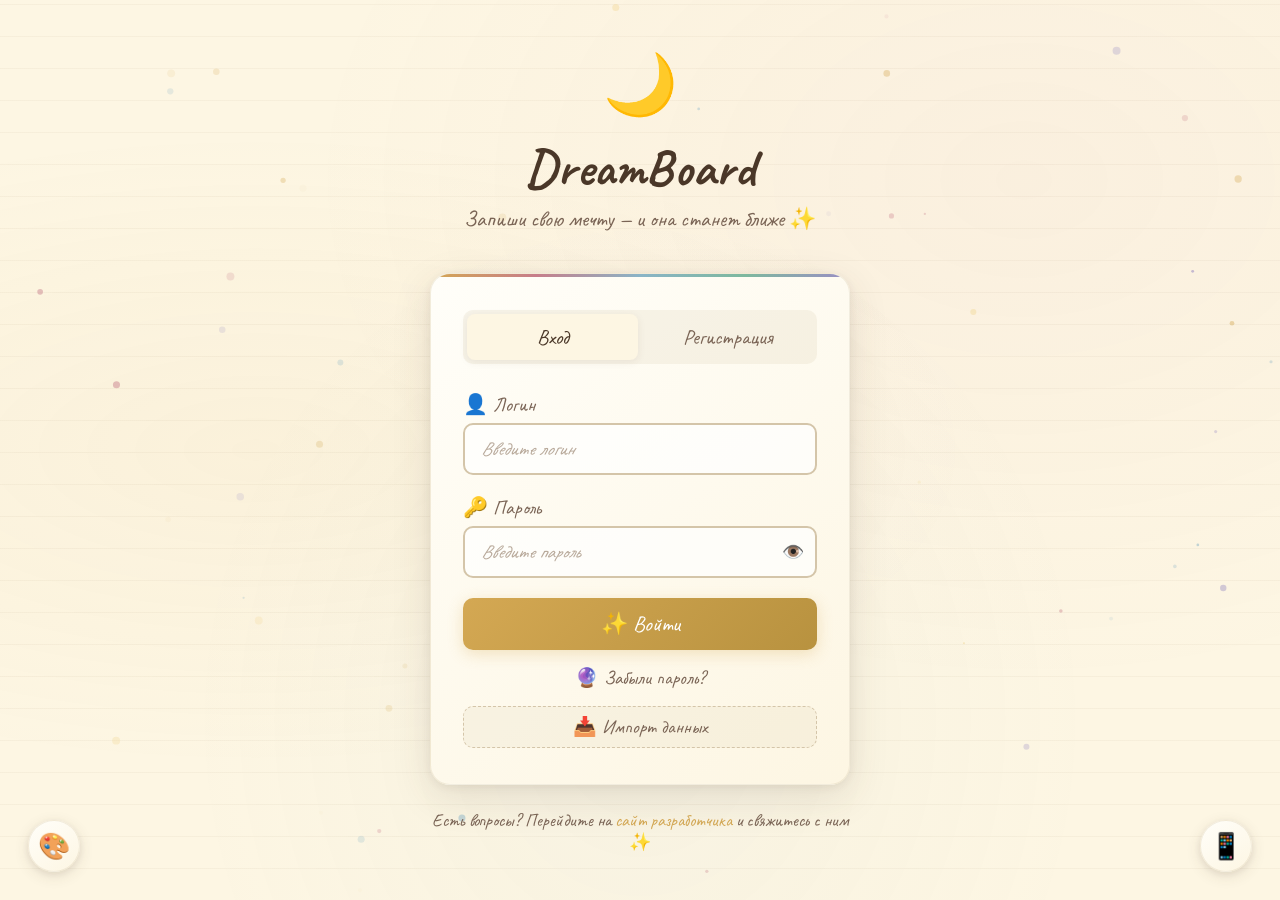
==== commit 0ec9f38d: "Update index.html" ====
--- a/index.html
+++ b/index.html
@@ -4,3117 +4,20 @@
 <head>
   <meta charset="UTF-8">
   <meta name="viewport" content="width=device-width, initial-scale=1.0">
-
-  <link rel="manifest" href="./manifest.json">
+  <title>DreamBoard — Книга мечтаний</title>
+  <link rel="preconnect" href="https://fonts.googleapis.com">
+  <link rel="preconnect" href="https://fonts.gstatic.com" crossorigin>
+  <link href="https://fonts.googleapis.com/css2?family=Caveat:wght@400;500;600;700&display=swap" rel="stylesheet">
+  <link rel="stylesheet" href="style.css">
+  <link rel="manifest" href="manifest.json">
   <meta name="theme-color" content="#d4a853">
-  <link rel="apple-touch-icon" href="./icons/icon.svg">
-  <meta name="apple-mobile-web-app-capable" content="yes">
-  <meta name="apple-mobile-web-app-status-bar-style" content="default">
-  <meta name="apple-mobile-web-app-title" content="DreamBoard">
-  <meta name="mobile-web-app-capable" content="yes">
-  <meta name="format-detection" content="telephone=no">
-  <meta name="viewport" content="width=device-width, initial-scale=1.0, viewport-fit=cover, user-scalable=no">
-
-  <title>DreamBoard — Книга мечтаний</title>
-  <link href="https://fonts.googleapis.com/css2?family=Caveat:wght@400;500;600;700&display=swap" rel="stylesheet">
-  <style>
-    :root {
-      --paper: #fdf6e3;
-      --paper-2: #f8edcf;
-      --paper-dark: #f5e6c8;
-      --paper-line: #d4c5a9;
-      --ink: #4a3728;
-      --ink-light: #7a6455;
-      --ink-faint: #b8a99a;
-      --gold: #d4a853;
-      --gold-glow: #f0d48a;
-      --gold-dark: #b8923f;
-      --rose: #c77d8a;
-      --sky: #8ab4c7;
-      --mint: #7db89e;
-      --lavender: #9b8ec4;
-      --sunset: #d4845a;
-      --shadow: rgba(74, 55, 40, 0.08);
-      --shadow-md: rgba(74, 55, 40, 0.12);
-      --shadow-lg: rgba(74, 55, 40, 0.18);
-      --overlay: rgba(74, 55, 40, 0.3);
-      --card-bg: linear-gradient(145deg, #fffef9 0%, #fdf6e3 100%);
-      --input-bg: rgba(255, 255, 255, 0.7);
-      --input-bg-focus: white;
-      --header-bg: rgba(253, 246, 227, 0.98);
-      --radius: 12px;
-      --radius-lg: 20px;
-      --transition-theme: background 0.5s ease, color 0.5s ease, border-color 0.5s ease, box-shadow 0.5s ease;
-    }
-
-    [data-theme="dark"] {
-      --paper: #1f1a15;
-      --paper-2: #262019;
-      --paper-dark: #2a231c;
-      --paper-line: #3a3026;
-      --ink: #e8dcc4;
-      --ink-light: #b8a99a;
-      --ink-faint: #7a6a5a;
-      --gold: #e0b865;
-      --gold-glow: #f0d48a;
-      --gold-dark: #c49a42;
-      --rose: #d8909c;
-      --sky: #9ac4d7;
-      --mint: #8dc8ae;
-      --lavender: #a89bd4;
-      --sunset: #e09570;
-      --shadow: rgba(0, 0, 0, 0.3);
-      --shadow-md: rgba(0, 0, 0, 0.4);
-      --shadow-lg: rgba(0, 0, 0, 0.5);
-      --overlay: rgba(10, 8, 5, 0.6);
-      --card-bg: linear-gradient(145deg, #2a231c 0%, #241e18 100%);
-      --input-bg: rgba(42, 35, 28, 0.7);
-      --input-bg-focus: #2a231c;
-      --header-bg: rgba(31, 26, 21, 0.95);
-    }
-
-    [data-theme="stars"] {
-      --paper: #0a0a1f;
-      --paper-2: #12122e;
-      --paper-dark: #1a1a3a;
-      --paper-line: #2a2a5a;
-      --ink: #e8e8ff;
-      --ink-light: #b8b8e0;
-      --ink-faint: #6a6a9a;
-      --gold: #ffd700;
-      --gold-glow: #ffed4a;
-      --gold-dark: #e6c200;
-      --rose: #ff9ecb;
-      --sky: #7ec8ff;
-      --mint: #7effc8;
-      --lavender: #c89eff;
-      --sunset: #ffb87e;
-      --shadow: rgba(0, 0, 0, 0.5);
-      --shadow-md: rgba(0, 0, 0, 0.6);
-      --shadow-lg: rgba(0, 0, 0, 0.7);
-      --overlay: rgba(5, 5, 20, 0.7);
-      --card-bg: linear-gradient(145deg, #1a1a3a 0%, #12122e 100%);
-      --input-bg: rgba(26, 26, 58, 0.7);
-      --input-bg-focus: #1a1a3a;
-      --header-bg: rgba(10, 10, 31, 0.95);
-    }
-
-    [data-theme="spring"] {
-      --paper: #f0f8e8;
-      --paper-2: #e0f0d0;
-      --paper-dark: #d0e8b8;
-      --paper-line: #a8c888;
-      --ink: #2a4a1a;
-      --ink-light: #4a6a3a;
-      --ink-faint: #8aaa7a;
-      --gold: #8bc34a;
-      --gold-glow: #aed581;
-      --gold-dark: #689f38;
-      --rose: #e88aa0;
-      --sky: #88c8e8;
-      --mint: #6aaa5a;
-      --lavender: #b898d8;
-      --sunset: #e8a868;
-      --shadow: rgba(42, 74, 26, 0.1);
-      --shadow-md: rgba(42, 74, 26, 0.15);
-      --shadow-lg: rgba(42, 74, 26, 0.2);
-      --overlay: rgba(42, 74, 26, 0.3);
-      --card-bg: linear-gradient(145deg, #fffff0 0%, #f0f8e8 100%);
-      --input-bg: rgba(255, 255, 240, 0.7);
-      --input-bg-focus: #fffff0;
-      --header-bg: rgba(240, 248, 232, 0.98);
-    }
-
-    [data-theme="winter"] {
-      --paper: #e8f0f8;
-      --paper-2: #d8e8f0;
-      --paper-dark: #c8d8e8;
-      --paper-line: #a8c0d8;
-      --ink: #2a3a4a;
-      --ink-light: #4a5a6a;
-      --ink-faint: #8a9aaa;
-      --gold: #78a8c8;
-      --gold-glow: #a8d0e8;
-      --gold-dark: #5a8aaa;
-      --rose: #c898a8;
-      --sky: #78a8c8;
-      --mint: #88b8c8;
-      --lavender: #a898c8;
-      --sunset: #d8a888;
-      --shadow: rgba(42, 58, 74, 0.1);
-      --shadow-md: rgba(42, 58, 74, 0.15);
-      --shadow-lg: rgba(42, 58, 74, 0.2);
-      --overlay: rgba(42, 58, 74, 0.3);
-      --card-bg: linear-gradient(145deg, #ffffff 0%, #e8f0f8 100%);
-      --input-bg: rgba(255, 255, 255, 0.7);
-      --input-bg-focus: #ffffff;
-      --header-bg: rgba(232, 240, 248, 0.98);
-    }
-
-    [data-theme="fireworks"] {
-      --paper: #1a1020;
-      --paper-2: #251830;
-      --paper-dark: #302040;
-      --paper-line: #4a3060;
-      --ink: #f0e0ff;
-      --ink-light: #c8b0e0;
-      --ink-faint: #8a709a;
-      --gold: #ffcc00;
-      --gold-glow: #ffdd44;
-      --gold-dark: #e6b800;
-      --rose: #ff66aa;
-      --sky: #66ccff;
-      --mint: #66ffaa;
-      --lavender: #cc66ff;
-      --sunset: #ff9966;
-      --shadow: rgba(0, 0, 0, 0.5);
-      --shadow-md: rgba(0, 0, 0, 0.6);
-      --shadow-lg: rgba(0, 0, 0, 0.7);
-      --overlay: rgba(10, 5, 15, 0.7);
-      --card-bg: linear-gradient(145deg, #302040 0%, #251830 100%);
-      --input-bg: rgba(48, 32, 64, 0.7);
-      --input-bg-focus: #302040;
-      --header-bg: rgba(26, 16, 32, 0.95);
-    }
-
-    [data-theme="bird"] {
-      --paper: #e8f4ff;
-      --paper-2: #d8ecff;
-      --paper-dark: #c8e0ff;
-      --paper-line: #a8c8e8;
-      --ink: #2a4a6a;
-      --ink-light: #4a6a8a;
-      --ink-faint: #8aaac8;
-      --gold: #68a8d8;
-      --gold-glow: #98c8e8;
-      --gold-dark: #4a88b8;
-      --rose: #e898b0;
-      --sky: #68a8d8;
-      --mint: #88c8b8;
-      --lavender: #b898d8;
-      --sunset: #e8a878;
-      --shadow: rgba(42, 74, 106, 0.1);
-      --shadow-md: rgba(42, 74, 106, 0.15);
-      --shadow-lg: rgba(42, 74, 106, 0.2);
-      --overlay: rgba(42, 74, 106, 0.3);
-      --card-bg: linear-gradient(145deg, #ffffff 0%, #e8f4ff 100%);
-      --input-bg: rgba(255, 255, 255, 0.7);
-      --input-bg-focus: #ffffff;
-      --header-bg: rgba(232, 244, 255, 0.98);
-    }
-
-    [data-theme="ocean"] {
-      --paper: #0a2540;
-      --paper-2: #0d3252;
-      --paper-dark: #124068;
-      --paper-line: #1e5a85;
-      --ink: #e8f4ff;
-      --ink-light: #b8d8f0;
-      --ink-faint: #6a98b8;
-      --gold: #4ecdc4;
-      --gold-glow: #95e1d3;
-      --gold-dark: #3db8b0;
-      --rose: #ff8fa3;
-      --sky: #7ec8ff;
-      --mint: #4ecdc4;
-      --lavender: #a78bfa;
-      --sunset: #ffb87e;
-      --shadow: rgba(0, 0, 0, 0.4);
-      --shadow-md: rgba(0, 0, 0, 0.5);
-      --shadow-lg: rgba(0, 0, 0, 0.6);
-      --overlay: rgba(5, 20, 40, 0.7);
-      --card-bg: linear-gradient(145deg, #124068 0%, #0d3252 100%);
-      --input-bg: rgba(18, 64, 104, 0.7);
-      --input-bg-focus: #124068;
-      --header-bg: rgba(10, 37, 64, 0.95);
-    }
-
-    [data-theme="sakura"] {
-      --paper: #fff5f7;
-      --paper-2: #ffe8ee;
-      --paper-dark: #ffd6e0;
-      --paper-line: #f5b8c8;
-      --ink: #5a2a3a;
-      --ink-light: #8a4a5a;
-      --ink-faint: #c88a9a;
-      --gold: #ff69b4;
-      --gold-glow: #ffb7c5;
-      --gold-dark: #e65ea3;
-      --rose: #ff1493;
-      --sky: #88c8e8;
-      --mint: #7db89e;
-      --lavender: #c89eff;
-      --sunset: #ffb87e;
-      --shadow: rgba(90, 42, 58, 0.1);
-      --shadow-md: rgba(90, 42, 58, 0.15);
-      --shadow-lg: rgba(90, 42, 58, 0.2);
-      --overlay: rgba(90, 42, 58, 0.3);
-      --card-bg: linear-gradient(145deg, #ffffff 0%, #fff5f7 100%);
-      --input-bg: rgba(255, 255, 255, 0.7);
-      --input-bg-focus: #ffffff;
-      --header-bg: rgba(255, 245, 247, 0.98);
-    }
-
-    [data-theme="aurora"] {
-      --paper: #0a1628;
-      --paper-2: #12203a;
-      --paper-dark: #1a2a4a;
-      --paper-line: #2a3a5a;
-      --ink: #e8f0ff;
-      --ink-light: #b8c8e0;
-      --ink-faint: #6a7a9a;
-      --gold: #4ade80;
-      --gold-glow: #86efac;
-      --gold-dark: #3bc96e;
-      --rose: #f472b6;
-      --sky: #60a5fa;
-      --mint: #2dd4bf;
-      --lavender: #a78bfa;
-      --sunset: #fbbf24;
-      --shadow: rgba(0, 0, 0, 0.5);
-      --shadow-md: rgba(0, 0, 0, 0.6);
-      --shadow-lg: rgba(0, 0, 0, 0.7);
-      --overlay: rgba(5, 10, 20, 0.7);
-      --card-bg: linear-gradient(145deg, #1a2a4a 0%, #12203a 100%);
-      --input-bg: rgba(26, 42, 74, 0.7);
-      --input-bg-focus: #1a2a4a;
-      --header-bg: rgba(10, 22, 40, 0.95);
-    }
-
-    * {
-      margin: 0;
-      padding: 0;
-      box-sizing: border-box;
-      font-family: 'Caveat', cursive;
-    }
-
-    body {
-      background: var(--paper);
-      color: var(--ink);
-      min-height: 100vh;
-      overflow-x: hidden;
-      transition: var(--transition-theme);
-    }
-
-    body::before {
-      content: '';
-      position: fixed;
-      inset: 0;
-      background: repeating-linear-gradient(0deg, transparent, transparent 31px, var(--paper-line) 31px, var(--paper-line) 32px);
-      opacity: 0.15;
-      pointer-events: none;
-      z-index: 0;
-      transition: var(--transition-theme);
-    }
-
-    body::after {
-      content: '';
-      position: fixed;
-      inset: 0;
-      background:
-        radial-gradient(ellipse at 20% 50%, rgba(212, 168, 83, 0.06) 0%, transparent 50%),
-        radial-gradient(ellipse at 80% 20%, rgba(199, 125, 138, 0.05) 0%, transparent 50%),
-        radial-gradient(ellipse at 50% 80%, rgba(138, 180, 199, 0.05) 0%, transparent 50%);
-      pointer-events: none;
-      z-index: 0;
-    }
-
-    [data-theme="stars"] body::before,
-    [data-theme="fireworks"] body::before,
-    [data-theme="ocean"] body::before,
-    [data-theme="aurora"] body::before {
-      opacity: 0.05;
-    }
-
-    [data-theme="sakura"] body::before {
-      opacity: 0.08;
-    }
-
-    #particles-canvas {
-      position: fixed;
-      inset: 0;
-      pointer-events: none;
-      z-index: 1;
-    }
-
-    .theme-toggle {
-      position: fixed;
-      bottom: 28px;
-      left: 28px;
-      width: 52px;
-      height: 52px;
-      border-radius: 50%;
-      background: var(--card-bg);
-      border: 1px solid rgba(212, 197, 169, 0.3);
-      box-shadow: 0 4px 15px var(--shadow-md), 0 2px 8px var(--shadow);
-      cursor: pointer;
-      z-index: 50;
-      display: flex;
-      align-items: center;
-      justify-content: center;
-      font-size: 26px;
-      transition: all 0.4s ease;
-    }
-
-    .theme-toggle:hover {
-      transform: scale(1.1) rotate(15deg);
-      box-shadow: 0 6px 20px var(--shadow-lg);
-    }
-
-    .screen {
-      display: none;
-      position: relative;
-      z-index: 2;
-      min-height: 100vh;
-    }
-
-    .screen.active {
-      display: flex;
-    }
-
-    .auth-screen {
-      align-items: center;
-      justify-content: center;
-      padding: 20px;
-    }
-
-    .auth-container {
-      width: 100%;
-      max-width: 420px;
-      animation: floatIn 0.8s ease-out;
-    }
-
-    @keyframes floatIn {
-      from {
-        opacity: 0;
-        transform: translateY(30px) scale(0.97);
-      }
-
-      to {
-        opacity: 1;
-        transform: translateY(0) scale(1);
-      }
-    }
-
-    .auth-logo {
-      text-align: center;
-      margin-bottom: 40px;
-    }
-
-    .auth-logo .logo-icon {
-      font-size: 60px;
-      display: block;
-      margin-bottom: 12px;
-      animation: twinkle 3s ease-in-out infinite;
-    }
-
-    @keyframes twinkle {
-
-      0%,
-      100% {
-        transform: scale(1) rotate(0deg);
-        filter: brightness(1);
-      }
-
-      50% {
-        transform: scale(1.1) rotate(5deg);
-        filter: brightness(1.2);
-      }
-    }
-
-    .auth-logo h1 {
-      font-size: 52px;
-      color: var(--ink);
-      font-weight: 700;
-    }
-
-    .auth-logo p {
-
-      font-size: 22px;
-      color: var(--ink-light);
-      margin-top: 4px;
-    }
-
-    .auth-card {
-      background: var(--card-bg);
-      border-radius: var(--radius-lg);
-      padding: 36px 32px;
-      box-shadow: 0 2px 8px var(--shadow), 0 12px 40px var(--shadow-md);
-      border: 1px solid rgba(212, 197, 169, 0.3);
-      position: relative;
-      overflow: hidden;
-      transition: var(--transition-theme);
-    }
-
-    .auth-card::before {
-      content: '';
-      position: absolute;
-      top: 0;
-      left: 0;
-      right: 0;
-      height: 3px;
-      background: linear-gradient(90deg, var(--gold), var(--rose), var(--sky), var(--mint), var(--lavender));
-    }
-
-    .auth-tabs {
-      display: flex;
-      gap: 4px;
-      background: rgba(212, 197, 169, 0.2);
-      border-radius: 10px;
-      padding: 4px;
-      margin-bottom: 28px;
-    }
-
-    .auth-tab {
-      flex: 1;
-      padding: 10px;
-      border: none;
-      background: transparent;
-      font-size: 21px;
-      color: var(--ink-light);
-      cursor: pointer;
-      border-radius: 8px;
-      transition: all 0.3s ease;
-    }
-
-    .auth-tab.active {
-      background: var(--paper);
-      color: var(--ink);
-      box-shadow: 0 2px 8px var(--shadow);
-    }
-
-    .auth-form {
-      display: none;
-    }
-
-    .auth-form.active {
-      display: block;
-      animation: fadeIn 0.3s ease;
-    }
-
-    @keyframes fadeIn {
-      from {
-        opacity: 0;
-        transform: translateY(10px);
-      }
-
-      to {
-        opacity: 1;
-        transform: translateY(0);
-      }
-    }
-
-    .form-group {
-      margin-bottom: 20px;
-    }
-
-    .form-group label {
-      display: block;
-      font-size: 20px;
-      color: var(--ink-light);
-      margin-bottom: 6px;
-    }
-
-    .form-group input,
-    .form-group textarea,
-    .form-group select {
-      width: 100%;
-      padding: 12px 16px;
-      border: 2px solid var(--paper-line);
-      border-radius: 10px;
-      font-size: 19px;
-      color: var(--ink);
-      background: var(--input-bg);
-      transition: all 0.3s ease;
-      outline: none;
-    }
-
-    .form-group input:focus,
-    .form-group textarea:focus,
-    .form-group select:focus {
-      border-color: var(--gold);
-      background: var(--input-bg-focus);
-      box-shadow: 0 0 0 4px rgba(212, 168, 83, 0.15);
-    }
-
-    .form-group input::placeholder,
-    .form-group textarea::placeholder {
-      color: var(--ink-faint);
-      font-style: italic;
-    }
-
-    .password-field {
-      position: relative;
-    }
-
-    .password-field input {
-      padding-right: 44px;
-    }
-
-    .password-toggle {
-      position: absolute;
-      right: 8px;
-      top: 50%;
-      transform: translateY(-50%);
-      width: 32px;
-      height: 32px;
-      border: none;
-      background: transparent;
-      cursor: pointer;
-      border-radius: 6px;
-      font-size: 18px;
-      color: var(--ink-faint);
-      transition: all 0.2s;
-      display: flex;
-      align-items: center;
-      justify-content: center;
-    }
-
-    .password-toggle:hover {
-      background: rgba(212, 197, 169, 0.3);
-      color: var(--ink);
-    }
-
-    .btn {
-      display: inline-flex;
-      align-items: center;
-      justify-content: center;
-      gap: 8px;
-      padding: 12px 24px;
-      border: none;
-      border-radius: 10px;
-      font-size: 22px;
-      cursor: pointer;
-      transition: all 0.3s ease;
-    }
-
-    .btn-primary {
-      width: 100%;
-      background: linear-gradient(135deg, var(--gold) 0%, var(--gold-dark) 100%);
-      color: white;
-      box-shadow: 0 4px 15px rgba(212, 168, 83, 0.3);
-    }
-
-    .btn-primary:hover {
-      transform: translateY(-2px);
-      box-shadow: 0 6px 20px rgba(212, 168, 83, 0.4);
-    }
-
-    .btn-primary:disabled {
-      opacity: 0.5;
-      cursor: not-allowed;
-      transform: none;
-    }
-
-    .btn-secondary {
-      background: rgba(212, 197, 169, 0.3);
-      color: var(--ink);
-    }
-
-    .btn-secondary:hover {
-      background: rgba(212, 197, 169, 0.5);
-    }
-
-    .btn-danger {
-      background: rgba(199, 125, 138, 0.15);
-      color: var(--rose);
-    }
-
-    .btn-danger:hover {
-      background: rgba(199, 125, 138, 0.25);
-    }
-
-    .auth-error {
-      background: rgba(199, 125, 138, 0.12);
-      color: var(--rose);
-      padding: 10px 14px;
-      border-radius: 8px;
-      font-size: 18px;
-      margin-bottom: 16px;
-      display: none;
-      animation: shake 0.4s ease;
-    }
-
-    @keyframes shake {
-
-      0%,
-      100% {
-        transform: translateX(0);
-      }
-
-      25% {
-        transform: translateX(-5px);
-      }
-
-      75% {
-        transform: translateX(5px);
-      }
-    }
-
-    .auth-error.show {
-      display: block;
-    }
-
-    .forgot-password-link {
-      display: block;
-      text-align: center;
-      margin-top: 16px;
-      font-size: 19px;
-      color: var(--ink-light);
-      cursor: pointer;
-      background: none;
-      border: none;
-      width: 100%;
-    }
-
-    .forgot-password-link:hover {
-      color: var(--gold);
-    }
-
-    .auth-extra-links {
-      display: flex;
-      gap: 8px;
-      margin-top: 16px;
-    }
-
-    .auth-extra-link {
-      flex: 1;
-      text-align: center;
-      padding: 8px 10px;
-      font-size: 19px;
-      color: var(--ink-light);
-      cursor: pointer;
-      background: rgba(212, 197, 169, 0.15);
-      border: 1px dashed var(--paper-line);
-      border-radius: 10px;
-      transition: all 0.3s;
-    }
-
-    .auth-extra-link:hover {
-      color: var(--ink);
-      border-color: var(--gold);
-      background: rgba(212, 168, 83, 0.1);
-    }
-
-    .app-screen {
-      flex-direction: column;
-    }
-
-    .app-header {
-      background: var(--header-bg);
-      backdrop-filter: blur(10px);
-      border-bottom: 1px solid rgba(212, 197, 169, 0.3);
-      padding: 16px 24px;
-      position: sticky;
-      top: 0;
-      z-index: 100;
-      transition: var(--transition-theme);
-    }
-
-    .header-inner {
-      max-width: 900px;
-      margin: 0 auto;
-      display: flex;
-      align-items: center;
-      justify-content: space-between;
-    }
-
-    .header-left {
-      display: flex;
-      align-items: center;
-      gap: 12px;
-    }
-
-    .header-left .h-icon {
-      font-size: 32px;
-    }
-
-    .header-left h2 {
-      font-size: 32px;
-      font-weight: 700;
-    }
-
-    .header-right {
-      display: flex;
-      align-items: center;
-      gap: 8px;
-    }
-
-    .mode-tabs {
-      display: flex;
-      gap: 4px;
-      background: rgba(212, 197, 169, 0.2);
-      border-radius: 10px;
-      padding: 4px;
-      margin-right: 8px;
-    }
-
-    .mode-tab {
-      padding: 6px 14px;
-      border: none;
-      background: transparent;
-      font-size: 19px;
-      color: var(--ink-light);
-      cursor: pointer;
-      border-radius: 8px;
-      transition: all 0.3s ease;
-    }
-
-    .mode-tab.active {
-      background: var(--paper);
-      color: var(--ink);
-      box-shadow: 0 2px 8px var(--shadow);
-    }
-
-    .icon-btn {
-      width: 36px;
-      height: 36px;
-      border-radius: 50%;
-      background: transparent;
-      border: 1.5px solid var(--ink-faint);
-      color: var(--ink-light);
-      cursor: pointer;
-      display: flex;
-      align-items: center;
-      justify-content: center;
-      font-size: 20px;
-      transition: all 0.3s;
-    }
-
-    .icon-btn:hover {
-      border-color: var(--gold);
-      color: var(--gold);
-      transform: scale(1.1);
-    }
-
-    .icon-btn.info-btn {
-      font-size: 22px;
-      font-weight: 700;
-    }
-
-    .user-avatar {
-      width: 36px;
-      height: 36px;
-      border-radius: 50%;
-      background: linear-gradient(135deg, var(--gold-glow), var(--gold));
-      display: flex;
-      align-items: center;
-      justify-content: center;
-      font-size: 22px;
-      font-weight: 700;
-      color: white;
-      cursor: pointer;
-      transition: transform 0.3s;
-    }
-
-    .user-avatar:hover {
-      transform: scale(1.1);
-    }
-
-    .user-menu {
-      position: relative;
-    }
-
-    .user-dropdown {
-      position: absolute;
-      top: calc(100% + 8px);
-      right: 0;
-      background: var(--card-bg);
-      border-radius: var(--radius);
-      box-shadow: 0 8px 30px var(--shadow-lg);
-      border: 1px solid rgba(212, 197, 169, 0.3);
-      min-width: 220px;
-      display: none;
-      overflow: hidden;
-      z-index: 200;
-    }
-
-    .user-dropdown.show {
-      display: block;
-      animation: fadeIn 0.2s ease;
-    }
-
-    .user-dropdown-header {
-      padding: 16px;
-      border-bottom: 1px solid rgba(212, 197, 169, 0.3);
-    }
-
-    .user-dropdown-header .name {
-      font-size: 21px;
-      color: var(--ink);
-    }
-
-    .user-dropdown-header .login {
-      font-size: 17px;
-      color: var(--ink-faint);
-    }
-
-    .user-dropdown-item {
-      display: flex;
-      align-items: center;
-      gap: 10px;
-      padding: 12px 16px;
-      font-size: 18px;
-      color: var(--ink-light);
-      cursor: pointer;
-      transition: all 0.2s;
-      border: none;
-      background: none;
-      width: 100%;
-      text-align: left;
-    }
-
-    .user-dropdown-item:hover {
-      background: rgba(212, 197, 169, 0.2);
-      color: var(--ink);
-    }
-
-    .user-dropdown-item.danger {
-      color: var(--rose);
-    }
-
-    .user-dropdown-item.danger:hover {
-      background: rgba(199, 125, 138, 0.15);
-    }
-
-    .user-dropdown-divider {
-      height: 1px;
-      background: rgba(212, 197, 169, 0.3);
-      margin: 4px 0;
-    }
-
-    .app-main {
-      max-width: 900px;
-      margin: 0 auto;
-      padding: 24px;
-      width: 100%;
-      flex: 1;
-    }
-
-    .greeting {
-      font-size: 30px;
-      color: var(--ink);
-      margin-bottom: 20px;
-      opacity: 0.85;
-    }
-
-    .greeting .greeting-emoji {
-      display: inline-block;
-      animation: twinkle 3s ease-in-out infinite;
-    }
-
-    .stats-bar {
-      display: flex;
-      gap: 12px;
-      margin-bottom: 24px;
-      flex-wrap: wrap;
-    }
-
-    .stat-chip {
-      display: flex;
-      align-items: center;
-      gap: 8px;
-      padding: 10px 18px;
-      background: var(--card-bg);
-      border-radius: 50px;
-      box-shadow: 0 2px 8px var(--shadow);
-      border: 1px solid rgba(212, 197, 169, 0.3);
-      font-size: 18px;
-      color: var(--ink-light);
-    }
-
-    .stat-chip .stat-num {
-      font-size: 26px;
-      font-weight: 700;
-      color: var(--ink);
-    }
-
-    .filter-bar {
-      display: flex;
-      gap: 8px;
-      margin-bottom: 24px;
-      flex-wrap: wrap;
-      align-items: center;
-    }
-
-    .filter-chip {
-      padding: 8px 16px;
-      border-radius: 50px;
-      border: 2px solid var(--paper-line);
-      background: transparent;
-      font-size: 19px;
-      color: var(--ink-light);
-      cursor: pointer;
-      transition: all 0.3s ease;
-    }
-
-    .filter-chip:hover {
-      border-color: var(--gold);
-      color: var(--ink);
-    }
-
-    .filter-chip.active {
-      background: var(--gold);
-      border-color: var(--gold);
-      color: white;
-    }
-
-    .filter-chip.active-rose {
-      background: var(--rose);
-      border-color: var(--rose);
-      color: white;
-    }
-
-    .filter-chip.active-sky {
-      background: var(--sky);
-      border-color: var(--sky);
-      color: white;
-    }
-
-    .filter-chip.active-mint {
-      background: var(--mint);
-      border-color: var(--mint);
-      color: white;
-    }
-
-    .filter-chip.active-lavender {
-      background: var(--lavender);
-      border-color: var(--lavender);
-      color: white;
-    }
-
-    .filter-chip.active-sunset {
-      background: var(--sunset);
-      border-color: var(--sunset);
-      color: white;
-    }
-
-    .filter-divider {
-      width: 1px;
-      height: 24px;
-      background: var(--paper-line);
-      margin: 0 4px;
-    }
-
-    .filter-toggle {
-      display: inline-flex;
-      align-items: center;
-      gap: 8px;
-      padding: 8px 14px;
-      border-radius: 50px;
-      background: transparent;
-      border: 2px dashed var(--paper-line);
-      font-size: 18px;
-      color: var(--ink-light);
-      cursor: pointer;
-      transition: all 0.3s ease;
-    }
-
-    .filter-toggle:hover {
-      border-color: var(--gold);
-      color: var(--ink);
-    }
-
-    .filter-toggle.active {
-      background: rgba(212, 168, 83, 0.15);
-      border-color: var(--gold);
-      border-style: solid;
-      color: var(--ink);
-    }
-
-    .filter-toggle input {
-      display: none;
-    }
-
-    .filter-toggle .check-box {
-      width: 16px;
-      height: 16px;
-      border: 2px solid var(--paper-line);
-      border-radius: 4px;
-      display: flex;
-      align-items: center;
-      justify-content: center;
-      font-size: 15px;
-      color: transparent;
-      transition: all 0.3s;
-    }
-
-    .filter-toggle.active .check-box {
-      background: var(--gold);
-      border-color: var(--gold);
-      color: white;
-    }
-
-    .dreams-grid {
-      display: grid;
-      grid-template-columns: repeat(auto-fill, minmax(280px, 1fr));
-      gap: 20px;
-    }
-
-    .dream-card {
-      position: relative;
-      background: var(--card-bg);
-      border-radius: var(--radius-lg);
-      padding: 24px;
-      padding-top: 40px;
-      padding-bottom: 52px;
-      box-shadow: 0 2px 12px var(--shadow), 0 8px 30px var(--shadow);
-      border: 1px solid rgba(212, 197, 169, 0.25);
-      position: relative;
-      transition: all 0.4s cubic-bezier(0.25, 0.46, 0.45, 0.94);
-      animation: cardAppear 0.5s ease-out both;
-    }
-
-    .dream-card::before {
-      content: '';
-      position: absolute;
-      top: 0;
-      left: 24px;
-      right: 24px;
-      height: 2px;
-      border-radius: 0 0 2px 2px;
-      opacity: 0.6;
-    }
-
-    .dream-card[data-color="gold"]::before {
-      background: var(--gold);
-    }
-
-    .dream-card[data-color="rose"]::before {
-      background: var(--rose);
-    }
-
-    .dream-card[data-color="sky"]::before {
-      background: var(--sky);
-    }
-
-    .dream-card[data-color="mint"]::before {
-      background: var(--mint);
-    }
-
-    .dream-card[data-color="lavender"]::before {
-      background: var(--lavender);
-    }
-
-    .dream-card[data-color="sunset"]::before {
-      background: var(--sunset);
-    }
-
-    .dream-card:hover {
-      transform: translateY(-4px);
-      box-shadow: 0 4px 16px var(--shadow-md), 0 12px 40px var(--shadow-md);
-    }
-
-    .dream-card.priority {
-      box-shadow: 0 0 0 2px var(--gold), 0 4px 20px rgba(212, 168, 83, 0.3);
-      animation: cardAppear 0.5s ease-out both, priorityPulse 3s ease-in-out infinite;
-    }
-
-    @keyframes priorityPulse {
-
-      0%,
-      100% {
-        box-shadow: 0 0 0 2px var(--gold), 0 4px 20px rgba(212, 168, 83, 0.3);
-      }
-
-      50% {
-        box-shadow: 0 0 0 3px var(--gold-glow), 0 6px 30px rgba(212, 168, 83, 0.5);
-      }
-    }
-
-    .priority-badge {
-      position: absolute;
-      top: -16px;
-      right: 18px;
-      padding: 6px 14px;
-      border-radius: 999px;
-      background: linear-gradient(135deg, var(--gold), var(--gold-dark));
-      color: #fff;
-      font-size: 17px;
-      font-weight: 700;
-      box-shadow: 0 6px 18px rgba(212, 168, 83, .45);
-      z-index: 999;
-    }
-
-    .dream-card.fulfilled {
-      opacity: 0.75;
-    }
-
-    .dream-card.fulfilled .dream-title {
-      text-decoration: line-through;
-      text-decoration-color: var(--gold);
-      text-decoration-thickness: 2px;
-    }
-
-    @keyframes cardAppear {
-      from {
-        opacity: 0;
-        transform: translateY(20px) scale(0.95);
-      }
-
-      to {
-        opacity: 1;
-        transform: translateY(0) scale(1);
-      }
-    }
-
-    .dream-card-header {
-      display: flex;
-      align-items: flex-start;
-      justify-content: space-between;
-      margin-bottom: 12px;
-    }
-
-    .dream-category {
-      display: inline-flex;
-      align-items: center;
-      gap: 4px;
-      padding: 4px 10px;
-      border-radius: 50px;
-      font-size: 16px;
-      font-weight: 500;
-    }
-
-    .cat-gold {
-      background: rgba(212, 168, 83, 0.15);
-      color: var(--gold);
-    }
-
-    .cat-rose {
-      background: rgba(199, 125, 138, 0.15);
-      color: var(--rose);
-    }
-
-    .cat-sky {
-      background: rgba(138, 180, 199, 0.2);
-      color: var(--sky);
-    }
-
-    .cat-mint {
-      background: rgba(125, 184, 158, 0.15);
-      color: var(--mint);
-    }
-
-    .cat-lavender {
-      background: rgba(155, 142, 196, 0.15);
-      color: var(--lavender);
-    }
-
-    .cat-sunset {
-      background: rgba(212, 132, 90, 0.15);
-      color: var(--sunset);
-    }
-
-    .dream-actions {
-      display: flex;
-      gap: 2px;
-      opacity: 0;
-      transition: opacity 0.3s;
-    }
-
-    .dream-card:hover .dream-actions {
-      opacity: 1;
-    }
-
-    .dream-action-btn {
-      width: 30px;
-      height: 30px;
-      border: none;
-      background: transparent;
-      border-radius: 8px;
-      cursor: pointer;
-      font-size: 18px;
-      display: flex;
-      align-items: center;
-      justify-content: center;
-      transition: all 0.2s;
-      color: var(--ink-faint);
-    }
-
-    .dream-action-btn:hover {
-      background: rgba(212, 197, 169, 0.3);
-      color: var(--ink);
-    }
-
-    .dream-action-btn.fulfill-btn:hover {
-      background: rgba(212, 168, 83, 0.2);
-    }
-
-    .dream-action-btn.priority-btn:hover {
-      background: rgba(212, 168, 83, 0.2);
-    }
-
-    .dream-action-btn.priority-btn.active {
-      color: var(--gold);
-      background: rgba(212, 168, 83, 0.15);
-    }
-
-    .dream-action-btn.archive-btn:hover {
-      background: rgba(138, 180, 199, 0.2);
-    }
-
-    .dream-action-btn.delete-btn:hover {
-      background: rgba(199, 125, 138, 0.15);
-      color: var(--rose);
-    }
-
-    .dream-title {
-      font-size: 28px;
-      font-weight: 700;
-      color: var(--ink);
-      margin-bottom: 8px;
-      line-height: 1.2;
-    }
-
-    .dream-text {
-      font-size: 20px;
-      color: var(--ink-light);
-      line-height: 1.5;
-      margin-bottom: 16px;
-      white-space: pre-wrap;
-    }
-
-    .dream-footer {
-      font-size: 16px;
-      color: var(--ink-faint);
-      display: flex;
-      align-items: center;
-      justify-content: flex-end;
-    }
-
-    .dream-fulfilled-badge {
-      display: inline-flex;
-      align-items: center;
-      gap: 4px;
-      padding: 4px 10px;
-      background: rgba(212, 168, 83, 0.15);
-      color: var(--gold);
-      border-radius: 50px;
-      font-size: 16px;
-      font-weight: 500;
-    }
-
-    .empty-state {
-      text-align: center;
-      padding: 60px 20px;
-      animation: fadeIn 0.5s ease;
-    }
-
-    .empty-state .empty-icon {
-      font-size: 68px;
-      margin-bottom: 16px;
-      animation: twinkle 3s ease-in-out infinite;
-    }
-
-    .empty-state h3 {
-      font-size: 36px;
-      color: var(--ink);
-      margin-bottom: 8px;
-    }
-
-    .empty-state p {
-      font-size: 22px;
-      color: var(--ink-light);
-      margin-bottom: 24px;
-    }
-
-    .fab {
-      position: fixed;
-      bottom: 32px;
-      right: 32px;
-      width: 60px;
-      height: 60px;
-      border-radius: 50%;
-      background: linear-gradient(135deg, var(--gold) 0%, var(--gold-dark) 100%);
-      color: white;
-      border: none;
-      font-size: 32px;
-      cursor: pointer;
-      box-shadow: 0 4px 15px rgba(212, 168, 83, 0.4), 0 8px 30px rgba(212, 168, 83, 0.2);
-      transition: all 0.3s ease;
-      z-index: 50;
-      display: flex;
-      align-items: center;
-      justify-content: center;
-    }
-
-    .fab:hover {
-      transform: scale(1.1) rotate(90deg);
-      box-shadow: 0 6px 20px rgba(212, 168, 83, 0.5);
-    }
-
-    .modal-overlay {
-      position: fixed;
-      inset: 0;
-      background: var(--overlay);
-      backdrop-filter: blur(4px);
-      z-index: 1000;
-      display: none;
-      align-items: center;
-      justify-content: center;
-      padding: 20px;
-    }
-
-    .modal-overlay.show {
-      display: flex;
-      animation: fadeIn 0.3s ease;
-    }
-
-    .modal {
-      background: var(--card-bg);
-      border-radius: var(--radius-lg);
-      padding: 32px;
-      width: 100%;
-      max-width: 500px;
-      max-height: 90vh;
-      overflow-y: auto;
-      box-shadow: 0 20px 60px rgba(0, 0, 0, 0.2);
-      border: 1px solid rgba(212, 197, 169, 0.3);
-      animation: modalIn 0.4s cubic-bezier(0.34, 1.56, 0.64, 1);
-      position: relative;
-    }
-
-    @keyframes modalIn {
-      from {
-        opacity: 0;
-        transform: scale(0.9) translateY(20px);
-      }
-
-      to {
-        opacity: 1;
-        transform: scale(1) translateY(0);
-      }
-    }
-
-    .modal::before {
-      content: '';
-      position: absolute;
-      top: 0;
-      left: 0;
-      right: 0;
-      height: 3px;
-      background: linear-gradient(90deg, var(--gold), var(--rose), var(--sky));
-      border-radius: var(--radius-lg) var(--radius-lg) 0 0;
-    }
-
-    .modal-title {
-      font-size: 36px;
-      font-weight: 700;
-      margin-bottom: 16px;
-      color: var(--ink);
-    }
-
-    .modal-subtitle {
-      font-size: 20px;
-      color: var(--ink-light);
-      margin-bottom: 20px;
-      line-height: 1.5;
-    }
-
-    .modal .form-group {
-      margin-bottom: 20px;
-    }
-
-    .modal .form-group textarea {
-      font-size: 20px;
-      resize: vertical;
-      min-height: 100px;
-      line-height: 1.6;
-    }
-
-    .modal .form-group select {
-      cursor: pointer;
-      appearance: none;
-      background-image: url("data:image/svg+xml,%3Csvg xmlns='http://www.w3.org/2000/svg' width='12' height='12' viewBox='0 0 12 12'%3E%3Cpath fill='%237a6455' d='M6 8L1 3h10z'/%3E%3C/svg%3E");
-      background-repeat: no-repeat;
-      background-position: right 16px center;
-    }
-
-    .modal-actions {
-      display: flex;
-      gap: 12px;
-      margin-top: 28px;
-    }
-
-    .modal-actions .btn {
-      flex: 1;
-    }
-
-    .color-picker {
-      display: flex;
-      gap: 10px;
-      flex-wrap: wrap;
-    }
-
-    .color-option {
-      width: 36px;
-      height: 36px;
-      border-radius: 50%;
-      border: 3px solid transparent;
-      cursor: pointer;
-      transition: all 0.3s ease;
-      position: relative;
-    }
-
-    .color-option:hover {
-      transform: scale(1.15);
-    }
-
-    .color-option.selected {
-      border-color: var(--ink);
-      transform: scale(1.15);
-      box-shadow: 0 2px 10px rgba(0, 0, 0, 0.15);
-    }
-
-    .color-option.selected::after {
-      content: '✓';
-      position: absolute;
-      inset: 0;
-      display: flex;
-      align-items: center;
-      justify-content: center;
-      color: white;
-      font-size: 18px;
-      font-weight: bold;
-      text-shadow: 0 1px 2px rgba(0, 0, 0, 0.3);
-    }
-
-    .color-gold {
-      background: var(--gold);
-    }
-
-    .color-rose {
-      background: var(--rose);
-    }
-
-    .color-sky {
-      background: var(--sky);
-    }
-
-    .color-mint {
-      background: var(--mint);
-    }
-
-    .color-lavender {
-      background: var(--lavender);
-    }
-
-    .color-sunset {
-      background: var(--sunset);
-    }
-
-    .cat-list {
-      display: flex;
-      flex-direction: column;
-      gap: 10px;
-      max-height: 400px;
-      overflow-y: auto;
-      padding-right: 4px;
-    }
-
-    .cat-item {
-      display: flex;
-      align-items: center;
-      gap: 10px;
-      padding: 10px 12px;
-      background: var(--input-bg);
-      border: 1px solid rgba(212, 197, 169, 0.3);
-      border-radius: 12px;
-      position: relative;
-    }
-
-    .cat-item:hover {
-      border-color: var(--gold);
-    }
-
-    .cat-item .cat-emoji {
-      font-size: 26px;
-      width: 36px;
-      height: 36px;
-      display: flex;
-      align-items: center;
-      justify-content: center;
-      cursor: pointer;
-      border-radius: 8px;
-      background: rgba(212, 197, 169, 0.2);
-    }
-
-    .cat-item .cat-emoji:hover {
-      background: rgba(212, 168, 83, 0.25);
-      transform: scale(1.1);
-    }
-
-    .cat-item .cat-name-input {
-      flex: 1;
-      padding: 6px 10px;
-      border: 1px solid transparent;
-      background: transparent;
-      border-radius: 6px;
-      font-size: 20px;
-      color: var(--ink);
-      outline: none;
-    }
-
-    .cat-item .cat-name-input:focus {
-      border-color: var(--gold);
-      background: var(--input-bg-focus);
-    }
-
-    .cat-item .cat-color-dot {
-      width: 22px;
-      height: 22px;
-      border-radius: 50%;
-      cursor: pointer;
-    }
-
-    .cat-item .cat-color-dot:hover {
-      transform: scale(1.2);
-    }
-
-    .cat-item .cat-delete-btn {
-      width: 32px;
-      height: 32px;
-      border: none;
-      background: transparent;
-      color: var(--ink-faint);
-      cursor: pointer;
-      border-radius: 8px;
-      font-size: 18px;
-      display: flex;
-      align-items: center;
-      justify-content: center;
-    }
-
-    .cat-item .cat-delete-btn:hover {
-      background: rgba(199, 125, 138, 0.15);
-      color: var(--rose);
-    }
-
-    .cat-item .cat-delete-btn:disabled {
-      opacity: 0.3;
-      cursor: not-allowed;
-    }
-
-    .add-cat-btn {
-      width: 100%;
-      padding: 12px;
-      border: 2px dashed var(--paper-line);
-      background: transparent;
-      border-radius: 12px;
-      font-size: 20px;
-      color: var(--ink-light);
-      cursor: pointer;
-      margin-top: 8px;
-    }
-
-    .add-cat-btn:hover {
-      border-color: var(--gold);
-      color: var(--gold);
-    }
-
-    .emoji-picker-popup {
-      position: absolute;
-      top: calc(100% + 6px);
-      left: 0;
-      background: var(--paper);
-      border: 1px solid rgba(212, 197, 169, 0.4);
-      border-radius: 12px;
-      padding: 10px;
-      box-shadow: 0 8px 25px var(--shadow-lg);
-      z-index: 500;
-      display: grid;
-      grid-template-columns: repeat(8, 1fr);
-      gap: 4px;
-      max-width: 320px;
-      max-height: 280px;
-      overflow-y: auto;
-    }
-
-    .emoji-picker-popup .emoji-option {
-      width: 32px;
-      height: 32px;
-      display: flex;
-      align-items: center;
-      justify-content: center;
-      font-size: 22px;
-      cursor: pointer;
-      border-radius: 6px;
-      border: none;
-      background: transparent;
-    }
-
-    .emoji-picker-popup .emoji-option:hover {
-      background: rgba(212, 168, 83, 0.2);
-      transform: scale(1.2);
-    }
-
-    .emoji-picker-popup .emoji-picker-title {
-      grid-column: 1 / -1;
-      font-size: 17px;
-      color: var(--ink-faint);
-      margin-bottom: 4px;
-      text-align: center;
-    }
-
-    .reset-input-wrapper {
-      position: relative;
-    }
-
-    .reset-input-wrapper input {
-      font-size: 21px !important;
-      text-align: center;
-    }
-
-    .reset-hint {
-      font-size: 18px;
-      color: var(--ink-faint);
-      text-align: center;
-      margin-top: 8px;
-    }
-
-    .reset-warning {
-      background: rgba(199, 125, 138, 0.1);
-      border: 1px solid rgba(199, 125, 138, 0.3);
-      border-radius: 10px;
-      padding: 14px;
-      margin-bottom: 20px;
-      font-size: 19px;
-      color: var(--rose);
-      line-height: 1.5;
-    }
-
-    .in-dev-illustration {
-      text-align: center;
-      padding: 20px 0;
-    }
-
-    .in-dev-illustration .big-icon {
-      font-size: 72px;
-      display: block;
-      margin-bottom: 12px;
-      animation: twinkle 3s ease-in-out infinite;
-    }
-
-    .in-dev-illustration .sub-icon {
-      font-size: 36px;
-      display: inline-block;
-      margin: 0 6px;
-      animation: floatIcon 2s ease-in-out infinite;
-    }
-
-    .in-dev-illustration .sub-icon:nth-child(2) {
-      animation-delay: 0.3s;
-    }
-
-    .in-dev-illustration .sub-icon:nth-child(3) {
-      animation-delay: 0.6s;
-    }
-
-    @keyframes floatIcon {
-
-      0%,
-      100% {
-        transform: translateY(0);
-      }
-
-      50% {
-        transform: translateY(-8px);
-      }
-    }
-
-    .in-dev-quote {
-      font-size: 26px;
-      color: var(--ink);
-      text-align: center;
-      line-height: 1.4;
-      margin: 16px 0;
-      font-style: italic;
-    }
-
-    .in-dev-text {
-      font-size: 20px;
-      color: var(--ink-light);
-      text-align: center;
-      line-height: 1.6;
-      margin-bottom: 8px;
-    }
-
-    .in-dev-progress {
-      height: 6px;
-      background: rgba(212, 197, 169, 0.3);
-      border-radius: 3px;
-      overflow: hidden;
-      margin: 20px 0;
-      position: relative;
-    }
-
-    .in-dev-progress::after {
-      content: '';
-      position: absolute;
-      top: 0;
-      left: 0;
-      height: 100%;
-      width: 40%;
-      background: linear-gradient(90deg, var(--gold), var(--rose), var(--sky));
-      border-radius: 3px;
-      animation: progressSlide 2s ease-in-out infinite;
-    }
-
-    @keyframes progressSlide {
-      0% {
-        left: -40%;
-      }
-
-      100% {
-        left: 100%;
-      }
-    }
-
-    .info-modal-content {
-      text-align: center;
-      padding: 10px 0;
-    }
-
-    .info-logo {
-      font-size: 68px;
-      display: block;
-      margin-bottom: 8px;
-      animation: twinkle 3s ease-in-out infinite;
-    }
-
-    .info-title {
-      font-size: 40px;
-      color: var(--ink);
-      margin-bottom: 8px;
-    }
-
-    .info-tagline {
-      font-size: 21px;
-      color: var(--ink-light);
-      margin-bottom: 24px;
-    }
-
-    .info-credits {
-      background: var(--input-bg);
-      border: 1px solid rgba(212, 197, 169, 0.3);
-      border-radius: 14px;
-      padding: 20px;
-      margin-bottom: 20px;
-      text-align: left;
-    }
-
-    .info-credits-title {
-      font-size: 26px;
-      color: var(--ink);
-      margin-bottom: 12px;
-      text-align: center;
-    }
-
-    .info-credit-row {
-      display: flex;
-      justify-content: space-between;
-      align-items: center;
-      padding: 8px 0;
-      font-size: 20px;
-      color: var(--ink-light);
-      border-bottom: 1px dashed rgba(212, 197, 169, 0.3);
-    }
-
-    .info-credit-row:last-child {
-      border-bottom: none;
-    }
-
-    .info-credit-row .label {
-      color: var(--ink-faint);
-    }
-
-    .info-credit-row .value {
-      color: var(--ink);
-      font-weight: 500;
-    }
-
-    .info-roadmap {
-      background: var(--input-bg);
-      border: 1px solid rgba(212, 197, 169, 0.3);
-      border-radius: 14px;
-      padding: 20px;
-      margin-bottom: 20px;
-      text-align: left;
-    }
-
-    .info-roadmap-title {
-      font-size: 26px;
-      color: var(--ink);
-      margin-bottom: 12px;
-      text-align: center;
-    }
-
-    .roadmap-item {
-      display: flex;
-      gap: 10px;
-      padding: 10px 0;
-      border-bottom: 1px dashed rgba(212, 197, 169, 0.3);
-    }
-
-    .roadmap-item:last-child {
-      border-bottom: none;
-    }
-
-    .roadmap-icon {
-      font-size: 24px;
-      flex-shrink: 0;
-    }
-
-    .roadmap-content {
-      flex: 1;
-    }
-
-    .roadmap-name {
-      font-size: 20px;
-      color: var(--ink);
-      margin-bottom: 2px;
-    }
-
-    .roadmap-desc {
-      font-size: 17px;
-      color: var(--ink-light);
-      line-height: 1.4;
-    }
-
-    .info-version {
-      font-size: 18px;
-      color: var(--ink-faint);
-      text-align: center;
-      margin-top: 12px;
-    }
-
-    .info-version .ver-num {
-      color: var(--gold);
-      font-weight: 600;
-    }
-
-    .archive-list {
-      display: flex;
-      flex-direction: column;
-      gap: 10px;
-      max-height: 450px;
-      overflow-y: auto;
-      padding-right: 4px;
-    }
-
-    .archive-item {
-      display: flex;
-      align-items: center;
-      gap: 12px;
-      padding: 12px 14px;
-      background: var(--input-bg);
-      border: 1px solid rgba(212, 197, 169, 0.3);
-      border-radius: 12px;
-    }
-
-    .archive-item:hover {
-      border-color: var(--gold);
-    }
-
-    .archive-item-content {
-      flex: 1;
-      min-width: 0;
-    }
-
-    .archive-item-title {
-      font-size: 24px;
-      color: var(--ink);
-      white-space: nowrap;
-      overflow: hidden;
-      text-overflow: ellipsis;
-    }
-
-    .archive-item-cat {
-      font-size: 17px;
-      color: var(--ink-faint);
-    }
-
-    .archive-item-actions {
-      display: flex;
-      gap: 4px;
-    }
-
-    .archive-action-btn {
-      width: 34px;
-      height: 34px;
-      border: none;
-      background: transparent;
-      color: var(--ink-faint);
-      cursor: pointer;
-      border-radius: 8px;
-      font-size: 19px;
-      display: flex;
-      align-items: center;
-      justify-content: center;
-    }
-
-    .archive-action-btn:hover {
-      background: rgba(212, 197, 169, 0.3);
-      color: var(--ink);
-    }
-
-    .archive-action-btn.restore-btn:hover {
-      background: rgba(212, 168, 83, 0.2);
-      color: var(--gold);
-    }
-
-    .archive-action-btn.delete-btn:hover {
-      background: rgba(199, 125, 138, 0.15);
-      color: var(--rose);
-    }
-
-    .theme-grid {
-      display: grid;
-      grid-template-columns: repeat(2, 1fr);
-      gap: 12px;
-      margin: 20px 0;
-      max-height: 60vh;
-      overflow-y: auto;
-      padding-right: 4px;
-    }
-
-    .theme-card {
-      padding: 16px;
-      border-radius: 14px;
-      border: 2px solid rgba(212, 197, 169, 0.3);
-      background: var(--input-bg);
-      cursor: pointer;
-      transition: all 0.3s;
-      display: flex;
-      flex-direction: column;
-      align-items: center;
-      gap: 8px;
-    }
-
-    .theme-card:hover {
-      border-color: var(--gold);
-      transform: translateY(-2px);
-    }
-
-    .theme-card.active {
-      border-color: var(--gold);
-      box-shadow: 0 0 0 3px rgba(212, 168, 83, 0.2);
-    }
-
-    .theme-icon {
-      font-size: 36px;
-    }
-
-    .theme-name {
-      font-size: 19px;
-      color: var(--ink);
-      text-align: center;
-    }
-
-    .theme-preview {
-      display: flex;
-      gap: 4px;
-    }
-
-    .theme-preview-dot {
-      width: 12px;
-      height: 12px;
-      border-radius: 50%;
-    }
-
-    .random-dream-modal {
-      position: fixed;
-      inset: 0;
-      background: var(--overlay);
-      backdrop-filter: blur(8px);
-      z-index: 1500;
-      display: none;
-      align-items: center;
-      justify-content: center;
-      padding: 20px;
-    }
-
-    .random-dream-modal.show {
-      display: flex;
-      animation: fadeIn 0.5s ease;
-    }
-
-    .random-dream-content {
-      background: var(--card-bg);
-      border-radius: var(--radius-lg);
-      padding: 60px 40px;
-      max-width: 700px;
-      width: 100%;
-      max-height: 90vh;
-      overflow-y: auto;
-      box-shadow: 0 20px 60px rgba(0, 0, 0, 0.3);
-      border: 1px solid rgba(212, 197, 169, 0.3);
-      animation: randomDreamIn 0.8s cubic-bezier(0.34, 1.56, 0.64, 1);
-      position: relative;
-      text-align: center;
-    }
-
-    @keyframes randomDreamIn {
-      from {
-        opacity: 0;
-        transform: scale(0.7) rotate(-5deg);
-      }
-
-      to {
-        opacity: 1;
-        transform: scale(1) rotate(0);
-      }
-    }
-
-    .random-dream-content::before {
-      content: '';
-      position: absolute;
-      top: 0;
-      left: 0;
-      right: 0;
-      height: 4px;
-      background: linear-gradient(90deg, var(--gold), var(--rose), var(--sky), var(--mint), var(--lavender));
-      border-radius: var(--radius-lg) var(--radius-lg) 0 0;
-    }
-
-    .random-dream-close {
-      position: absolute;
-      top: 20px;
-      right: 20px;
-      width: 40px;
-      height: 40px;
-      border-radius: 50%;
-      background: rgba(212, 197, 169, 0.2);
-      border: none;
-      cursor: pointer;
-      font-size: 24px;
-      color: var(--ink-light);
-      display: flex;
-      align-items: center;
-      justify-content: center;
-      transition: all 0.3s;
-    }
-
-    .random-dream-close:hover {
-      background: rgba(212, 197, 169, 0.4);
-      color: var(--ink);
-      transform: rotate(90deg);
-    }
-
-    .random-dream-category {
-      display: inline-flex;
-      align-items: center;
-      gap: 6px;
-      padding: 6px 14px;
-      border-radius: 50px;
-      font-size: 18px;
-      font-weight: 500;
-      margin-bottom: 20px;
-    }
-
-    .random-dream-title {
-      font-size: 52px;
-      font-weight: 700;
-      color: var(--ink);
-      margin-bottom: 24px;
-      line-height: 1.2;
-      min-height: 60px;
-    }
-
-    .random-dream-text {
-      font-size: 26px;
-      color: var(--ink-light);
-      line-height: 1.6;
-      margin-bottom: 30px;
-      white-space: pre-wrap;
-      min-height: 40px;
-    }
-
-    .typewriter-char {
-      opacity: 0;
-      display: inline-block;
-      animation: charAppear 0.3s ease forwards;
-    }
-
-    @keyframes charAppear {
-      from {
-        opacity: 0;
-        transform: translateY(8px);
-      }
-
-      to {
-        opacity: 1;
-        transform: translateY(0);
-      }
-    }
-
-    .random-dream-actions {
-      display: flex;
-      gap: 12px;
-      justify-content: center;
-      margin-top: 20px;
-    }
-
-    .random-dream-actions .btn {
-      width: auto;
-      padding: 12px 24px;
-    }
-
-    .diary-screen {
-      flex-direction: column;
-    }
-
-    .diary-container {
-      max-width: 900px;
-      margin: 0 auto;
-      padding: 24px;
-      width: 100%;
-      flex: 1;
-    }
-
-    .diary-header {
-      display: flex;
-      align-items: center;
-      justify-content: space-between;
-      margin-bottom: 24px;
-    }
-
-    .diary-title {
-      font-size: 40px;
-      color: var(--ink);
-    }
-
-    .diary-add-btn {
-      padding: 10px 20px;
-      border-radius: 50px;
-      background: linear-gradient(135deg, var(--gold) 0%, var(--gold-dark) 100%);
-      color: white;
-      border: none;
-      cursor: pointer;
-      font-size: 20px;
-      box-shadow: 0 4px 15px rgba(212, 168, 83, 0.3);
-      transition: all 0.3s;
-    }
-
-    .diary-add-btn:hover {
-      transform: translateY(-2px);
-      box-shadow: 0 6px 20px rgba(212, 168, 83, 0.4);
-    }
-
-    .diary-page-wrapper {
-      perspective: 1500px;
-      position: relative;
-      min-height: 600px;
-    }
-
-    .diary-page {
-      background: var(--card-bg);
-      border-radius: var(--radius-lg);
-      padding: 40px;
-      box-shadow: 0 4px 20px var(--shadow-md);
-      border: 1px solid rgba(212, 197, 169, 0.3);
-      position: relative;
-      min-height: 600px;
-      transition: transform 0.6s ease;
-    }
-
-    .diary-page::before {
-      content: '';
-      position: absolute;
-      top: 0;
-      left: 40px;
-      right: 40px;
-      height: 2px;
-      background: linear-gradient(90deg, transparent, var(--paper-line), transparent);
-      opacity: 0.5;
-    }
-
-    .diary-page.flip-left {
-      animation: flipLeft 0.6s ease;
-    }
-
-    .diary-page.flip-right {
-      animation: flipRight 0.6s ease;
-    }
-
-    @keyframes flipLeft {
-      0% {
-        transform: rotateY(0);
-      }
-
-      50% {
-        transform: rotateY(-15deg);
-        opacity: 0.5;
-      }
-
-      100% {
-        transform: rotateY(0);
-      }
-    }
-
-    @keyframes flipRight {
-      0% {
-        transform: rotateY(0);
-      }
-
-      50% {
-        transform: rotateY(15deg);
-        opacity: 0.5;
-      }
-
-      100% {
-        transform: rotateY(0);
-      }
-    }
-
-    .diary-stickers {
-      display: grid;
-      grid-template-columns: repeat(3, 1fr);
-      gap: 20px;
-      min-height: 500px;
-    }
-
-    .diary-sticker {
-      padding: 20px;
-      border-radius: 8px;
-      min-height: 160px;
-      box-shadow: 0 4px 12px var(--shadow-md);
-      position: relative;
-      cursor: pointer;
-      transition: all 0.3s;
-      display: flex;
-      flex-direction: column;
-    }
-
-    .diary-sticker:hover {
-      transform: translateY(-4px) scale(1.02);
-      box-shadow: 0 6px 20px var(--shadow-lg);
-    }
-
-    .diary-sticker.yellow {
-      background: linear-gradient(135deg, #fff9c4 0%, #fff59d 100%);
-      color: #5d4037;
-    }
-
-    .diary-sticker.pink {
-      background: linear-gradient(135deg, #fce4ec 0%, #f8bbd0 100%);
-      color: #4a148c;
-    }
-
-    .diary-sticker.blue {
-      background: linear-gradient(135deg, #e1f5fe 0%, #b3e5fc 100%);
-      color: #01579b;
-    }
-
-    .diary-sticker.green {
-      background: linear-gradient(135deg, #e8f5e9 0%, #c8e6c9 100%);
-      color: #1b5e20;
-    }
-
-    .diary-sticker.purple {
-      background: linear-gradient(135deg, #f3e5f5 0%, #e1bee7 100%);
-      color: #4a148c;
-    }
-
-    .diary-sticker.orange {
-      background: linear-gradient(135deg, #fff3e0 0%, #ffe0b2 100%);
-      color: #e65100;
-    }
-
-    .diary-sticker:nth-child(1) {
-      transform: rotate(-2deg);
-    }
-
-    .diary-sticker:nth-child(2) {
-      transform: rotate(1deg);
-    }
-
-    .diary-sticker:nth-child(3) {
-      transform: rotate(-1deg);
-    }
-
-    .diary-sticker:nth-child(4) {
-      transform: rotate(2deg);
-    }
-
-    .diary-sticker:nth-child(5) {
-      transform: rotate(-1.5deg);
-    }
-
-    .diary-sticker:nth-child(6) {
-      transform: rotate(1.5deg);
-    }
-
-    .diary-sticker-text {
-      font-size: 20px;
-      line-height: 1.5;
-      flex: 1;
-      white-space: pre-wrap;
-      word-break: break-word;
-    }
-
-    .diary-sticker-actions {
-      display: flex;
-      gap: 4px;
-      justify-content: flex-end;
-      margin-top: 10px;
-      opacity: 0;
-      transition: opacity 0.3s;
-    }
-
-    .diary-sticker:hover .diary-sticker-actions {
-      opacity: 1;
-    }
-
-    .diary-sticker-btn {
-      width: 28px;
-      height: 28px;
-      border: none;
-      background: rgba(255, 255, 255, 0.5);
-      border-radius: 6px;
-      cursor: pointer;
-      font-size: 17px;
-      display: flex;
-      align-items: center;
-      justify-content: center;
-      transition: all 0.2s;
-    }
-
-    .diary-sticker-btn:hover {
-      background: rgba(255, 255, 255, 0.8);
-      transform: scale(1.1);
-    }
-
-    .diary-empty-sticker {
-      border: 2px dashed var(--paper-line);
-      background: transparent;
-      display: flex;
-      align-items: center;
-      justify-content: center;
-      font-size: 36px;
-      color: var(--ink-faint);
-      box-shadow: none;
-      cursor: pointer;
-      transition: all 0.3s;
-    }
-
-    .diary-empty-sticker:hover {
-      border-color: var(--gold);
-      color: var(--gold);
-      background: rgba(212, 168, 83, 0.05);
-    }
-
-    .diary-pagination {
-      display: flex;
-      align-items: center;
-      justify-content: center;
-      gap: 16px;
-      margin-top: 24px;
-    }
-
-    .diary-page-btn {
-      width: 44px;
-      height: 44px;
-      border-radius: 50%;
-      background: var(--card-bg);
-      border: 1px solid rgba(212, 197, 169, 0.3);
-      box-shadow: 0 2px 8px var(--shadow);
-      cursor: pointer;
-      font-size: 22px;
-      color: var(--ink-light);
-      display: flex;
-      align-items: center;
-      justify-content: center;
-      transition: all 0.3s;
-    }
-
-    .diary-page-btn:hover:not(:disabled) {
-      border-color: var(--gold);
-      color: var(--gold);
-      transform: scale(1.1);
-    }
-
-    .diary-page-btn:disabled {
-      opacity: 0.3;
-      cursor: not-allowed;
-    }
-
-    .diary-page-indicator {
-      font-size: 20px;
-      color: var(--ink-light);
-    }
-
-    .diary-color-picker {
-      display: flex;
-      gap: 10px;
-      flex-wrap: wrap;
-    }
-
-    .diary-color-option {
-      width: 36px;
-      height: 36px;
-      border-radius: 8px;
-      border: 3px solid transparent;
-      cursor: pointer;
-      transition: all 0.3s;
-    }
-
-    .diary-color-option:hover {
-      transform: scale(1.15);
-    }
-
-    .diary-color-option.selected {
-      border-color: var(--ink);
-      transform: scale(1.15);
-    }
-
-    .diary-color-option.yellow {
-      background: #fff59d;
-    }
-
-    .diary-color-option.pink {
-      background: #f8bbd0;
-    }
-
-    .diary-color-option.blue {
-      background: #b3e5fc;
-    }
-
-    .diary-color-option.green {
-      background: #c8e6c9;
-    }
-
-    .diary-color-option.purple {
-      background: #e1bee7;
-    }
-
-    .diary-color-option.orange {
-      background: #ffe0b2;
-    }
-
-    .confetti-container {
-      position: fixed;
-      inset: 0;
-      pointer-events: none;
-      z-index: 9999;
-    }
-
-    .confetti-piece {
-      position: absolute;
-      width: 8px;
-      height: 8px;
-      border-radius: 2px;
-      animation: confettiFall 1.5s ease-out forwards;
-    }
-
-    @keyframes confettiFall {
-      0% {
-        opacity: 1;
-        transform: translateY(0) rotate(0deg) scale(1);
-      }
-
-      100% {
-        opacity: 0;
-        transform: translateY(400px) rotate(720deg) scale(0.3);
-      }
-    }
-
-    .toast-container {
-      position: fixed;
-      bottom: 100px;
-      left: 50%;
-      transform: translateX(-50%);
-      z-index: 2000;
-      display: flex;
-      flex-direction: column;
-      gap: 8px;
-      align-items: center;
-      pointer-events: none;
-    }
-
-    .toast {
-      padding: 12px 24px;
-      background: var(--ink);
-      color: var(--paper);
-      border-radius: 50px;
-      font-size: 20px;
-      box-shadow: 0 4px 20px rgba(0, 0, 0, 0.2);
-      animation: toastIn 0.4s ease, toastOut 0.4s ease 3.5s forwards;
-      white-space: nowrap;
-      pointer-events: auto;
-    }
-
-    .toast.warm {
-      background: linear-gradient(135deg, var(--gold) 0%, var(--gold-dark) 100%);
-      color: white;
-    }
-
-    .toast.rose {
-      background: linear-gradient(135deg, var(--rose) 0%, #b06a77 100%);
-      color: white;
-    }
-
-    .toast.sky {
-      background: linear-gradient(135deg, var(--sky) 0%, #6a94a7 100%);
-      color: white;
-    }
-
-    @keyframes toastIn {
-      from {
-        opacity: 0;
-        transform: translateY(20px) scale(0.9);
-      }
-
-      to {
-        opacity: 1;
-        transform: translateY(0) scale(1);
-      }
-    }
-
-    @keyframes toastOut {
-      from {
-        opacity: 1;
-        transform: translateY(0) scale(1);
-      }
-
-      to {
-        opacity: 0;
-        transform: translateY(-10px) scale(0.9);
-      }
-    }
-
-    .import-drop-zone {
-      border: 2px dashed var(--paper-line);
-      border-radius: 14px;
-      padding: 28px 20px;
-      text-align: center;
-      cursor: pointer;
-      transition: all 0.3s;
-      background: var(--input-bg);
-      margin-bottom: 16px;
-    }
-
-    .import-drop-zone:hover,
-    .import-drop-zone.drag-over {
-      border-color: var(--gold);
-      background: rgba(212, 168, 83, 0.08);
-    }
-
-    .import-drop-zone .drop-icon {
-      font-size: 52px;
-      display: block;
-      margin-bottom: 8px;
-      animation: floatIcon 2s ease-in-out infinite;
-    }
-
-    .import-drop-zone .drop-title {
-      font-size: 26px;
-      color: var(--ink);
-      margin-bottom: 4px;
-    }
-
-    .import-drop-zone .drop-hint {
-      font-size: 18px;
-      color: var(--ink-faint);
-    }
-
-    .import-file-info {
-      display: none;
-      align-items: center;
-      gap: 10px;
-      padding: 12px 14px;
-      background: rgba(212, 168, 83, 0.1);
-      border: 1px solid rgba(212, 168, 83, 0.3);
-      border-radius: 10px;
-      margin-bottom: 16px;
-      font-size: 19px;
-      color: var(--ink);
-    }
-
-    .import-file-info.show {
-      display: flex;
-    }
-
-    .import-file-info .file-icon {
-      font-size: 26px;
-    }
-
-    .import-file-info .file-name {
-      flex: 1;
-      overflow: hidden;
-      text-overflow: ellipsis;
-      white-space: nowrap;
-    }
-
-    .import-file-info .file-clear {
-      width: 28px;
-      height: 28px;
-      border: none;
-      background: transparent;
-      cursor: pointer;
-      border-radius: 6px;
-      color: var(--ink-faint);
-      display: flex;
-      align-items: center;
-      justify-content: center;
-    }
-
-    .import-file-info .file-clear:hover {
-      background: rgba(199, 125, 138, 0.15);
-      color: var(--rose);
-    }
-
-    .pwa-info-btn {
-      position: fixed;
-      bottom: 28px;
-      right: 28px;
-      width: 52px;
-      height: 52px;
-      border-radius: 50%;
-      background: var(--card-bg);
-      border: 1px solid rgba(212, 197, 169, 0.3);
-      box-shadow: 0 4px 15px var(--shadow-md), 0 2px 8px var(--shadow);
-      cursor: pointer;
-      z-index: 50;
-      display: flex;
-      align-items: center;
-      justify-content: center;
-      font-size: 26px;
-      transition: all 0.4s ease;
-    }
-
-    .pwa-info-btn:hover {
-      transform: scale(1.1) rotate(-15deg);
-      box-shadow: 0 6px 20px var(--shadow-lg);
-    }
-
-    .pwa-instruction {
-      animation: fadeIn 0.3s ease;
-    }
-
-    @media (max-width: 600px) {
-      .auth-card {
-        padding: 24px 20px;
-      }
-
-      .auth-logo h1 {
-        font-size: 42px;
-      }
-
-      .dreams-grid {
-        grid-template-columns: 1fr;
-      }
-
-      .app-main,
-      .diary-container {
-        padding: 16px;
-      }
-
-      .stats-bar {
-        gap: 8px;
-      }
-
-      .stat-chip {
-        padding: 8px 14px;
-        font-size: 17px;
-      }
-
-      .stat-chip .stat-num {
-        font-size: 22px;
-      }
-
-      .modal {
-        padding: 24px 20px;
-      }
-
-      .fab {
-        bottom: 24px;
-        right: 24px;
-        width: 54px;
-        height: 54px;
-        font-size: 28px;
-      }
-
-      .theme-toggle {
-        bottom: 24px;
-        left: 24px;
-        width: 46px;
-        height: 46px;
-        font-size: 24px;
-      }
-
-      .header-left h2 {
-        font-size: 26px;
-      }
-
-      .dream-actions {
-        opacity: 1;
-      }
-
-      .greeting {
-        font-size: 26px;
-      }
-
-      .emoji-picker-popup {
-        grid-template-columns: repeat(6, 1fr);
-        max-width: 240px;
-      }
-
-      .diary-stickers {
-        grid-template-columns: repeat(2, 1fr);
-      }
-
-      .diary-page {
-        padding: 24px;
-      }
-
-      .random-dream-content {
-        padding: 40px 24px;
-      }
-
-      .random-dream-title {
-        font-size: 40px;
-      }
-
-      .random-dream-text {
-        font-size: 22px;
-      }
-
-      .theme-grid {
-        grid-template-columns: 1fr;
-      }
-
-      .mode-tabs {
-        display: none;
-      }
-
-      .auth-extra-links {
-        flex-direction: column;
-      }
-
-      .pwa-info-btn {
-        bottom: 24px;
-        right: 24px;
-        width: 46px;
-        height: 46px;
-        font-size: 24px;
-      }
-    }
-
-    .steps-section {
-      margin-top: 20px;
-      padding-top: 20px;
-      border-top: 1px dashed var(--paper-line);
-    }
-
-    .steps-header {
-      display: flex;
-      align-items: center;
-      justify-content: space-between;
-      margin-bottom: 12px;
-    }
-
-    .steps-title {
-      font-size: 20px;
-      color: var(--ink-light);
-    }
-
-    .add-step-btn {
-      padding: 6px 14px;
-      border: 2px dashed var(--paper-line);
-      background: transparent;
-      border-radius: 8px;
-      font-size: 18px;
-      color: var(--ink-light);
-      cursor: pointer;
-      transition: all 0.3s;
-    }
-
-    .add-step-btn:hover {
-      border-color: var(--gold);
-      color: var(--gold);
-    }
-
-    .steps-table-wrapper {
-      max-height: 200px;
-      overflow-y: auto;
-      border: 1px solid rgba(212, 197, 169, 0.3);
-      border-radius: 10px;
-      background: var(--input-bg);
-    }
-
-    .steps-table {
-      width: 100%;
-      border-collapse: collapse;
-      font-size: 18px;
-    }
-
-    .steps-table thead {
-      position: sticky;
-      top: 0;
-      background: var(--paper-2);
-      z-index: 1;
-    }
-
-    .steps-table th {
-      padding: 10px 12px;
-      text-align: left;
-      font-size: 18px;
-      color: var(--ink-light);
-      border-bottom: 1px solid rgba(212, 197, 169, 0.3);
-    }
-
-    .steps-table td {
-      padding: 10px 12px;
-      border-bottom: 1px solid rgba(212, 197, 169, 0.2);
-      color: var(--ink);
-    }
-
-    .steps-table tr:last-child td {
-      border-bottom: none;
-    }
-
-    .steps-table .step-num {
-      width: 40px;
-      text-align: center;
-      font-size: 22px;
-      font-weight: 700;
-      color: var(--gold);
-    }
-
-    .steps-table .step-desc {
-      font-size: 19px;
-    }
-
-    .steps-table .step-actions {
-      width: 70px;
-      text-align: right;
-    }
-
-    .step-action-btn {
-      width: 28px;
-      height: 28px;
-      border: none;
-      background: transparent;
-      border-radius: 6px;
-      cursor: pointer;
-      font-size: 17px;
-      display: inline-flex;
-      align-items: center;
-      justify-content: center;
-      transition: all 0.2s;
-      color: var(--ink-faint);
-    }
-
-    .step-action-btn:hover {
-      background: rgba(212, 197, 169, 0.3);
-      color: var(--ink);
-    }
-
-    .step-action-btn.delete:hover {
-      background: rgba(199, 125, 138, 0.15);
-      color: var(--rose);
-    }
-
-    .steps-empty {
-      padding: 20px;
-      text-align: center;
-      font-size: 18px;
-      color: var(--ink-faint);
-    }
-
-    .dream-progress-bar {
-      position: absolute;
-      top: 20px;
-      left: 16px;
-      right: 16px;
-      height: 10px;
-      border-radius: 999px;
-      overflow: hidden;
-      background: rgba(0, 0, 0, .08);
-      border: 1px solid rgba(212, 168, 83, .35);
-      z-index: 3;
-    }
-
-    .dream-progress-fill {
-      height: 100%;
-      border-radius: inherit;
-      background: linear-gradient(90deg, var(--gold), var(--gold-dark));
-      transition: width .45s ease;
-      box-shadow:
-        0 0 12px rgba(255, 183, 0, .8),
-        inset 0 0 4px rgba(255, 255, 255, .5);
-    }
-
-    .dream-progress-text {
-      position: absolute;
-      left: 16px;
-      bottom: 12px;
-      top: auto;
-      right: auto;
-      font-size: 17px;
-      font-weight: 600;
-      color: var(--gold);
-      background: rgba(255, 255, 255, .92);
-      padding: 4px 10px;
-      border-radius: 999px;
-      box-shadow: 0 2px 8px var(--shadow);
-      z-index: 4;
-    }
-
-    [data-theme="dark"] .dream-progress-text,
-    [data-theme="stars"] .dream-progress-text,
-    [data-theme="fireworks"] .dream-progress-text,
-    [data-theme="ocean"] .dream-progress-text,
-    [data-theme="aurora"] .dream-progress-text {
-      background: rgba(42, 35, 28, 0.9);
-    }
-
-    .dream-steps-dropdown {
-      margin-top: 12px;
-      position: relative;
-    }
-
-    .steps-toggle-btn {
-      width: 100%;
-      padding: 8px 12px;
-      border: 1px dashed var(--paper-line);
-      background: rgba(212, 197, 169, 0.1);
-      border-radius: 8px;
-      font-size: 18px;
-      color: var(--ink-light);
-      cursor: pointer;
-      transition: all 0.3s;
-      display: flex;
-      align-items: center;
-      justify-content: space-between;
-    }
-
-    .steps-toggle-btn:hover {
-      border-color: var(--gold);
-      color: var(--ink);
-      background: rgba(212, 168, 83, 0.15);
-    }
-
-    .steps-toggle-btn .arrow {
-      transition: transform 0.3s;
-    }
-
-    .steps-toggle-btn.open .arrow {
-      transform: rotate(180deg);
-    }
-
-    .steps-dropdown-content {
-      display: none;
-      margin-top: 8px;
-      padding: 8px;
-      background: var(--input-bg);
-      border: 1px solid rgba(212, 197, 169, 0.3);
-      border-radius: 10px;
-      max-height: 200px;
-      overflow-y: auto;
-    }
-
-    .steps-dropdown-content.show {
-      display: block;
-      animation: fadeIn 0.3s ease;
-    }
-
-    .step-item {
-      display: flex;
-      align-items: center;
-      gap: 8px;
-      padding: 6px 8px;
-      border-radius: 6px;
-      transition: background 0.2s;
-    }
-
-    .step-item:hover {
-      background: rgba(212, 197, 169, 0.2);
-    }
-
-    .step-item.completed {
-      opacity: 0.6;
-    }
-
-    .step-item.completed .step-item-text {
-      text-decoration: line-through;
-      color: var(--ink-faint);
-    }
-
-    .step-item-num {
-      font-size: 20px;
-      font-weight: 700;
-      color: var(--gold);
-      min-width: 24px;
-    }
-
-    .step-item-text {
-      flex: 1;
-      font-size: 18px;
-      color: var(--ink);
-      line-height: 1.4;
-    }
-
-    .step-item-btn {
-      width: 24px;
-      height: 24px;
-      border: none;
-      background: transparent;
-      border-radius: 50%;
-      cursor: pointer;
-      font-size: 18px;
-      display: flex;
-      align-items: center;
-      justify-content: center;
-      transition: all 0.2s;
-    }
-
-    .step-item-btn.check {
-      color: var(--ink-faint);
-    }
-
-    .step-item-btn.check:hover {
-      background: rgba(125, 184, 158, 0.2);
-      color: var(--mint);
-    }
-
-    .step-item-btn.uncheck {
-      color: var(--mint);
-      background: rgba(125, 184, 158, 0.15);
-    }
-
-    .step-item-btn.uncheck:hover {
-      background: rgba(199, 125, 138, 0.15);
-      color: var(--rose);
-    }
-
-    ::-webkit-scrollbar {
-      width: 8px;
-    }
-
-    ::-webkit-scrollbar-track {
-      background: transparent;
-    }
-
-    ::-webkit-scrollbar-thumb {
-      background: var(--paper-line);
-      border-radius: 4px;
-    }
-
-    ::-webkit-scrollbar-thumb:hover {
-      background: var(--ink-faint);
-    }
-  </style>
+  <script src="js/html2canvas.min.js"></script>
 </head>
 
 <body>
-
   <canvas id="particles-canvas"></canvas>
 
-  <button class="theme-toggle" onclick="openThemePicker()" title="Выбрать тему">
-    <span id="themeToggleIcon">🎨</span>
-  </button>
+  <button class="theme-toggle" onclick="openThemePicker()" title="Сменить тему">🎨</button>
 
   <div id="authScreen" class="screen auth-screen active">
     <div class="auth-container">
@@ -3132,21 +35,20 @@
         <form id="loginForm" class="auth-form active" onsubmit="handleLogin(event)">
           <div class="form-group">
             <label>👤 Логин</label>
-            <input type="text" id="loginUsername" placeholder="Ваш логин..." required>
+            <input type="text" id="loginUsername" placeholder="Введите логин" required autocomplete="username">
           </div>
           <div class="form-group">
             <label>🔑 Пароль</label>
             <div class="password-field">
-              <input type="password" id="loginPassword" placeholder="Ваш пароль..." required>
+              <input type="password" id="loginPassword" placeholder="Введите пароль" required
+                autocomplete="current-password">
               <button type="button" class="password-toggle"
                 onclick="togglePasswordVisibility('loginPassword', this)">👁️</button>
             </div>
           </div>
           <button type="submit" class="btn btn-primary">✨ Войти</button>
-          <div class="auth-extra-links">
-            <button type="button" class="auth-extra-link" onclick="openForgotPasswordModal()">🔮 Забыли пароль?</button>
-            <button type="button" class="auth-extra-link" onclick="openImportModal()">📥 Импорт данных</button>
-          </div>
+          <button type="button" class="forgot-password-link" onclick="openForgotPasswordModal()">🔮 Забыли
+            пароль?</button>
         </form>
         <form id="registerForm" class="auth-form" onsubmit="handleRegister(event)">
           <div class="form-group">
@@ -3155,27 +57,31 @@
           </div>
           <div class="form-group">
             <label>👤 Логин</label>
-            <input type="text" id="regUsername" placeholder="Придумайте логин..." required>
+            <input type="text" id="regUsername" placeholder="Придумайте логин" required autocomplete="username">
           </div>
           <div class="form-group">
             <label>🔑 Пароль</label>
             <div class="password-field">
-              <input type="password" id="regPassword" placeholder="Придумайте пароль..." required minlength="4">
+              <input type="password" id="regPassword" placeholder="Придумайте пароль" required minlength="4"
+                autocomplete="new-password">
               <button type="button" class="password-toggle"
                 onclick="togglePasswordVisibility('regPassword', this)">👁️</button>
             </div>
           </div>
           <button type="submit" class="btn btn-primary">🚀 Создать аккаунт</button>
         </form>
-      </div>
-      <div
-        style="text-align: center; margin-top: 48px; padding-bottom: 24px; font-size: 18px; color: var(--ink-faint);">
-        Есть вопросы? Перейдите на <a href="https://eugenius-mylnikoff.github.io/Portfolio/" target="_blank"
-          style="color: var(--gold); text-decoration: none; border-bottom: 1px dashed var(--gold); transition: all 0.3s;">сайт
-          разработчика</a> и свяжитесь с ним ✨
-      </div>
-    </div>
-    <button class="pwa-info-btn" onclick="openPwaModal()">📱</button>
+        <div class="auth-extra-links">
+          <button class="auth-extra-link" onclick="openImportModal()">📥 Импорт данных</button>
+        </div>
+      </div>
+      <div style="text-align: center; margin-top: 24px; font-size: 18px; color: var(--ink-light);">
+        Есть вопросы? Перейдите на
+        <a href="https://eugenius-mylnikoff.github.io/Portfolio/" target="_blank"
+          style="color: var(--gold); text-decoration: none;">сайт разработчика</a>
+        и свяжитесь с ним ✨
+      </div>
+    </div>
+    <button class="pwa-info-btn" onclick="openPwaModal()" title="Установить как приложение">📱</button>
   </div>
 
   <div id="appScreen" class="screen app-screen">
@@ -3191,7 +97,7 @@
             <button class="mode-tab" onclick="switchMode('thoughts')">Мысли</button>
           </div>
           <button class="icon-btn" onclick="openRandomDream()" title="Случайная мечта">🎲</button>
-          <button class="icon-btn info-btn" onclick="openInfoModal()" title="О платформе">i</button>
+          <button class="icon-btn info-btn" onclick="openInfoModal()" title="О приложении">i</button>
           <div class="user-menu">
             <div class="user-avatar" id="userAvatar" onclick="toggleUserMenu()"></div>
             <div class="user-dropdown" id="userDropdown">
@@ -3202,9 +108,10 @@
               <button class="user-dropdown-item" onclick="openProfileEditModal()">👤 Редактировать профиль</button>
               <button class="user-dropdown-item" onclick="openCategoriesModal()">📂 Мои категории</button>
               <button class="user-dropdown-item" onclick="openArchiveModal()">📦 Архивные мечты</button>
+              <button class="user-dropdown-item" onclick="openNotificationsModal()">🔔 Уведомления</button>
               <button class="user-dropdown-item" onclick="exportUserData()">💾 Экспортировать данные</button>
-              <button class="user-dropdown-item" onclick="openResetModal()">🗑️ Удалить профиль</button>
               <div class="user-dropdown-divider"></div>
+              <button class="user-dropdown-item danger" onclick="openResetModal()">🗑️ Удалить профиль</button>
               <button class="user-dropdown-item danger" onclick="handleLogout()">🚪 Выйти</button>
             </div>
           </div>
@@ -3212,27 +119,30 @@
       </div>
     </header>
 
-    <main class="app-main" id="dreamsMode">
-      <div class="greeting" id="greeting"></div>
-      <div class="stats-bar" id="statsBar"></div>
-      <div class="filter-bar" id="filterBar"></div>
-      <div class="dreams-grid" id="dreamsGrid"></div>
-    </main>
-
-    <main class="diary-container" id="thoughtsMode" style="display:none;">
-      <div class="diary-header">
-        <div class="diary-title">📖 Мои мысли</div>
-        <button class="diary-add-btn" onclick="openCreateThoughtModal()">+ Новая мысль</button>
-      </div>
-      <div class="diary-page-wrapper">
-        <div class="diary-page" id="diaryPage">
-          <div class="diary-stickers" id="diaryStickers"></div>
-        </div>
-      </div>
-      <div class="diary-pagination">
-        <button class="diary-page-btn" id="prevPageBtn" onclick="prevDiaryPage()">◀</button>
-        <div class="diary-page-indicator" id="pageIndicator">Страница 1</div>
-        <button class="diary-page-btn" id="nextPageBtn" onclick="nextDiaryPage()">▶</button>
+    <main class="app-main">
+      <div id="dreamsMode">
+        <div class="greeting" id="greeting"></div>
+        <div class="stats-bar" id="statsBar"></div>
+        <div class="filter-bar" id="filterBar"></div>
+        <div class="dreams-grid" id="dreamsGrid"></div>
+      </div>
+      <div id="thoughtsMode" class="diary-screen" style="display: none;">
+        <div class="diary-container">
+          <div class="diary-header">
+            <h2 class="diary-title">📖 Мои мысли</h2>
+            <button class="diary-add-btn" onclick="openCreateThoughtModal()">+ Новая мысль</button>
+          </div>
+          <div class="diary-page-wrapper">
+            <div class="diary-page" id="diaryPage">
+              <div class="diary-stickers" id="diaryStickers"></div>
+            </div>
+          </div>
+          <div class="diary-pagination">
+            <button class="diary-page-btn" id="prevPageBtn" onclick="prevDiaryPage()">◀</button>
+            <span class="diary-page-indicator" id="pageIndicator">Страница 1</span>
+            <button class="diary-page-btn" id="nextPageBtn" onclick="nextDiaryPage()">▶</button>
+          </div>
+        </div>
       </div>
     </main>
 
@@ -3246,11 +156,11 @@
         <input type="hidden" id="dreamId">
         <div class="form-group">
           <label>🌟 Название мечты</label>
-          <input type="text" id="dreamTitleInput" placeholder="О чём вы мечтаете?" required>
+          <input type="text" id="dreamTitleInput" placeholder="Чего ты хочешь?" required>
         </div>
         <div class="form-group">
           <label>📝 Описание</label>
-          <textarea id="dreamTextInput" placeholder="Расскажите подробнее..."></textarea>
+          <textarea id="dreamTextInput" placeholder="Расскажи подробнее..."></textarea>
         </div>
         <div class="form-group">
           <label>📂 Категория</label>
@@ -3276,13 +186,12 @@
             <table class="steps-table">
               <thead>
                 <tr>
-                  <th class="step-num">№</th>
+                  <th>№</th>
                   <th>Описание</th>
-                  <th class="step-actions">Действия</th>
+                  <th>Действия</th>
                 </tr>
               </thead>
-              <tbody id="stepsTableBody">
-              </tbody>
+              <tbody id="stepsTableBody"></tbody>
             </table>
           </div>
         </div>
@@ -3295,20 +204,25 @@
   </div>
 
   <div class="modal-overlay" id="stepModal">
-    <div class="modal" style="max-width: 400px;">
+    <div class="modal">
       <h3 class="modal-title" id="stepModalTitle">✨ Новый шаг</h3>
       <form onsubmit="handleSaveStep(event)">
         <input type="hidden" id="stepEditIndex" value="-1">
         <div class="form-group">
           <label>📝 Описание шага</label>
-          <textarea id="stepDescription" placeholder="Что нужно сделать?" required
-            style="min-height: 120px;"></textarea>
+          <textarea id="stepDescription" placeholder="Что нужно сделать?" required></textarea>
         </div>
         <div class="modal-actions">
           <button type="button" class="btn btn-secondary" onclick="closeModal('stepModal')">Отмена</button>
           <button type="submit" class="btn btn-primary">💾 Сохранить</button>
         </div>
       </form>
+    </div>
+  </div>
+
+  <div class="modal-overlay" id="genericModal">
+    <div class="modal">
+      <div id="genericModalContent"></div>
     </div>
   </div>
 
@@ -3325,2010 +239,9 @@
     </div>
   </div>
 
-  <div class="modal-overlay" id="genericModal">
-    <div class="modal" id="genericModalContent"></div>
-  </div>
-
-  <div class="toast-container" id="toastContainer"></div>
-
-  <script>
-    const canvas = document.getElementById('particles-canvas');
-    const ctx = canvas.getContext('2d');
-    let particles = [];
-    let currentTheme = 'light';
-    let fireworks = [];
-    let comets = [];
-    let auroraTime = 0;
-    let oceanTime = 0;
-    let sakuraFlowers = [];
-
-    function resizeCanvas() {
-      canvas.width = window.innerWidth;
-      canvas.height = window.innerHeight;
-      if (currentTheme === 'sakura') initSakuraFlowers();
-    }
-    resizeCanvas();
-    window.addEventListener('resize', resizeCanvas);
-
-    class Particle {
-      constructor(type = 'default') {
-        this.type = type;
-        this.reset();
-      }
-
-      reset() {
-        if (this.type === 'default') {
-          this.x = Math.random() * canvas.width;
-          this.y = Math.random() * canvas.height;
-          this.size = Math.random() * 3 + 1;
-          this.speedX = (Math.random() - 0.5) * 0.3;
-          this.speedY = (Math.random() - 0.5) * 0.3 - 0.1;
-          this.opacity = Math.random() * 0.4 + 0.1;
-          this.fadeSpeed = Math.random() * 0.003 + 0.001;
-          this.growing = Math.random() > 0.5;
-          const colors = ['#d4a853', '#c77d8a', '#8ab4c7', '#9b8ec4', '#f0d48a'];
-          this.color = colors[Math.floor(Math.random() * colors.length)];
-        } else if (this.type === 'star') {
-          this.x = Math.random() * canvas.width;
-          this.y = Math.random() * canvas.height;
-          this.size = Math.random() * 2 + 0.5;
-          this.speedX = 0;
-          this.speedY = 0;
-          this.opacity = Math.random() * 0.8 + 0.2;
-          this.fadeSpeed = Math.random() * 0.005 + 0.002;
-          this.growing = Math.random() > 0.5;
-          this.color = '#ffffff';
-        } else if (this.type === 'leaf') {
-          this.x = Math.random() * canvas.width;
-          this.y = -20;
-          this.size = Math.random() * 8 + 6;
-          this.speedX = (Math.random() - 0.5) * 1;
-          this.speedY = Math.random() * 1.5 + 0.5;
-          this.opacity = Math.random() * 0.6 + 0.4;
-          this.rotation = Math.random() * Math.PI * 2;
-          this.rotationSpeed = (Math.random() - 0.5) * 0.05;
-          this.color = ['#7cb342', '#8bc34a', '#9ccc65', '#aed581'][Math.floor(Math.random() * 4)];
-        } else if (this.type === 'snow') {
-          this.x = Math.random() * canvas.width;
-          this.y = -20;
-          this.size = Math.random() * 5 + 2;
-          this.speedX = (Math.random() - 0.3) * 3;
-          this.speedY = Math.random() * 2.5 + 1.5;
-          this.opacity = Math.random() * 0.8 + 0.2;
-          this.color = '#ffffff';
-          this.wobble = Math.random() * Math.PI * 2;
-          this.wobbleSpeed = Math.random() * 0.05 + 0.02;
-        } else if (this.type === 'cloud') {
-          this.x = -100;
-          this.y = Math.random() * canvas.height * 0.6;
-          this.size = Math.random() * 40 + 30;
-          this.speedX = Math.random() * 0.3 + 0.1;
-          this.speedY = 0;
-          this.opacity = Math.random() * 0.3 + 0.2;
-          this.color = '#ffffff';
-        } else if (this.type === 'bubble') {
-          this.x = Math.random() * canvas.width;
-          this.y = canvas.height + 20;
-          this.size = Math.random() * 8 + 3;
-          this.speedX = (Math.random() - 0.5) * 0.5;
-          this.speedY = -(Math.random() * 1 + 0.5);
-          this.opacity = Math.random() * 0.5 + 0.3;
-          this.wobble = Math.random() * Math.PI * 2;
-          this.wobbleSpeed = Math.random() * 0.03 + 0.01;
-          const colors = ['#ffffff', '#95e1d3', '#7ec8ff', '#4ecdc4'];
-          this.color = colors[Math.floor(Math.random() * colors.length)];
-        } else if (this.type === 'petal') {
-          this.x = Math.random() * canvas.width;
-          this.y = -20;
-          this.size = Math.random() * 10 + 6;
-          this.speedX = (Math.random() - 0.5) * 1.2;
-          this.speedY = Math.random() * 1 + 0.4;
-          this.opacity = Math.random() * 0.7 + 0.3;
-          this.rotation = Math.random() * Math.PI * 2;
-          this.rotationSpeed = (Math.random() - 0.5) * 0.04;
-          this.wobble = Math.random() * Math.PI * 2;
-          this.wobbleSpeed = Math.random() * 0.03 + 0.01;
-          const colors = ['#ffb7c5', '#ff9eb5', '#ffc0cb', '#ff69b4', '#ffd1dc'];
-          this.color = colors[Math.floor(Math.random() * colors.length)];
-        } else if (this.type === 'butterfly') {
-          this.x = Math.random() * canvas.width;
-          this.y = Math.random() * canvas.height * 0.7;
-          this.size = Math.random() * 8 + 6;
-          this.speedX = (Math.random() - 0.5) * 1;
-          this.speedY = (Math.random() - 0.5) * 0.5;
-          this.opacity = Math.random() * 0.6 + 0.4;
-          this.wingPhase = Math.random() * Math.PI * 2;
-          this.wingSpeed = Math.random() * 0.15 + 0.1;
-          const colors = ['#ff69b4', '#ffb7c5', '#c89eff', '#88c8e8', '#f0d48a'];
-          this.color = colors[Math.floor(Math.random() * colors.length)];
-        }
-      }
-
-      update() {
-        if (this.type === 'default' || this.type === 'star') {
-          this.x += this.speedX;
-          this.y += this.speedY;
-          if (this.growing) {
-            this.opacity += this.fadeSpeed;
-            if (this.opacity >= 0.8) this.growing = false;
-          } else {
-            this.opacity -= this.fadeSpeed;
-            if (this.opacity <= 0) this.reset();
-          }
-          if (this.x < 0 || this.x > canvas.width || this.y < 0 || this.y > canvas.height) this.reset();
-        } else if (this.type === 'leaf') {
-          this.x += this.speedX;
-          this.y += this.speedY;
-          this.rotation += this.rotationSpeed;
-          if (this.y > canvas.height + 20) this.reset();
-        } else if (this.type === 'snow') {
-          this.wobble += this.wobbleSpeed;
-          this.x += this.speedX + Math.sin(this.wobble) * 1.5;
-          this.y += this.speedY;
-          if (this.y > canvas.height + 20 || this.x < -20 || this.x > canvas.width + 20) this.reset();
-        } else if (this.type === 'cloud') {
-          this.x += this.speedX;
-          if (this.x > canvas.width + 100) this.reset();
-        } else if (this.type === 'bubble') {
-          this.wobble += this.wobbleSpeed;
-          this.x += this.speedX + Math.sin(this.wobble) * 0.5;
-          this.y += this.speedY;
-          if (this.y < -20) this.reset();
-        } else if (this.type === 'petal') {
-          this.wobble += this.wobbleSpeed;
-          this.x += this.speedX + Math.sin(this.wobble) * 1;
-          this.y += this.speedY;
-          this.rotation += this.rotationSpeed;
-          if (this.y > canvas.height + 20) this.reset();
-        } else if (this.type === 'butterfly') {
-          this.wingPhase += this.wingSpeed;
-          this.x += this.speedX + Math.sin(this.wingPhase * 0.3) * 0.8;
-          this.y += this.speedY + Math.cos(this.wingPhase * 0.3) * 0.5;
-          if (this.x < -50 || this.x > canvas.width + 50 || this.y < -50 || this.y > canvas.height + 50) this.reset();
-        }
-      }
-
-      draw() {
-        ctx.globalAlpha = this.opacity;
-        if (this.type === 'default' || this.type === 'star') {
-          ctx.beginPath();
-          ctx.arc(this.x, this.y, this.size, 0, Math.PI * 2);
-          ctx.fillStyle = this.color;
-          ctx.fill();
-        } else if (this.type === 'leaf') {
-          ctx.save();
-          ctx.translate(this.x, this.y);
-          ctx.rotate(this.rotation);
-          ctx.fillStyle = this.color;
-          ctx.beginPath();
-          ctx.ellipse(0, 0, this.size, this.size * 0.5, 0, 0, Math.PI * 2);
-          ctx.fill();
-          ctx.restore();
-        } else if (this.type === 'snow') {
-          ctx.beginPath();
-          ctx.arc(this.x, this.y, this.size, 0, Math.PI * 2);
-          ctx.fillStyle = this.color;
-          ctx.fill();
-        } else if (this.type === 'cloud') {
-          ctx.fillStyle = this.color;
-          ctx.beginPath();
-          ctx.arc(this.x, this.y, this.size, 0, Math.PI * 2);
-          ctx.arc(this.x + this.size * 0.6, this.y - this.size * 0.2, this.size * 0.8, 0, Math.PI * 2);
-          ctx.arc(this.x + this.size * 1.2, this.y, this.size * 0.7, 0, Math.PI * 2);
-          ctx.fill();
-        } else if (this.type === 'bubble') {
-          ctx.beginPath();
-          ctx.arc(this.x, this.y, this.size, 0, Math.PI * 2);
-          ctx.strokeStyle = this.color;
-          ctx.lineWidth = 1.5;
-          ctx.stroke();
-          ctx.beginPath();
-          ctx.arc(this.x - this.size * 0.3, this.y - this.size * 0.3, this.size * 0.25, 0, Math.PI * 2);
-          ctx.fillStyle = 'rgba(255,255,255,0.8)';
-          ctx.fill();
-        } else if (this.type === 'petal') {
-          ctx.save();
-          ctx.translate(this.x, this.y);
-          ctx.rotate(this.rotation);
-          ctx.fillStyle = this.color;
-          ctx.beginPath();
-          ctx.ellipse(0, 0, this.size, this.size * 0.5, 0, 0, Math.PI * 2);
-          ctx.fill();
-          ctx.strokeStyle = 'rgba(255,255,255,0.3)';
-          ctx.lineWidth = 0.5;
-          ctx.beginPath();
-          ctx.moveTo(-this.size, 0);
-          ctx.lineTo(this.size, 0);
-          ctx.stroke();
-          ctx.restore();
-        } else if (this.type === 'butterfly') {
-          const wingFlap = Math.sin(this.wingPhase) * 0.8;
-          ctx.save();
-          ctx.translate(this.x, this.y);
-          ctx.fillStyle = this.color;
-          ctx.save();
-          ctx.scale(1, wingFlap > 0 ? 0.5 + wingFlap * 0.5 : 1);
-          ctx.beginPath();
-          ctx.ellipse(-this.size * 0.6, 0, this.size, this.size * 0.7, -0.3, 0, Math.PI * 2);
-          ctx.fill();
-          ctx.restore();
-          ctx.save();
-          ctx.scale(1, wingFlap > 0 ? 0.5 + wingFlap * 0.5 : 1);
-          ctx.beginPath();
-          ctx.ellipse(this.size * 0.6, 0, this.size, this.size * 0.7, 0.3, 0, Math.PI * 2);
-          ctx.fill();
-          ctx.restore();
-          ctx.fillStyle = 'rgba(60,40,60,0.8)';
-          ctx.beginPath();
-          ctx.ellipse(0, 0, this.size * 0.15, this.size * 0.6, 0, 0, Math.PI * 2);
-          ctx.fill();
-          ctx.restore();
-        }
-        ctx.globalAlpha = 1;
-      }
-    }
-
-    class Comet {
-      constructor() { this.reset(); }
-      reset() {
-        this.x = Math.random() * canvas.width;
-        this.y = Math.random() * canvas.height * 0.3;
-        const angle = Math.PI / 4 + (Math.random() - 0.5) * 0.3;
-        const speed = Math.random() * 6 + 4;
-        this.speedX = Math.cos(angle) * speed;
-        this.speedY = Math.sin(angle) * speed;
-        this.size = Math.random() * 2 + 1.5;
-        this.trail = [];
-        this.maxTrail = 25;
-        this.life = 1;
-        this.active = true;
-      }
-      update() {
-        this.trail.push({ x: this.x, y: this.y });
-        if (this.trail.length > this.maxTrail) this.trail.shift();
-        this.x += this.speedX;
-        this.y += this.speedY;
-        if (this.x > canvas.width + 50 || this.y > canvas.height + 50) {
-          this.active = false;
-        }
-      }
-      draw() {
-        for (let i = 0; i < this.trail.length; i++) {
-          const t = this.trail[i];
-          const alpha = (i / this.trail.length) * 0.7;
-          const size = (i / this.trail.length) * this.size;
-          ctx.globalAlpha = alpha;
-          ctx.beginPath();
-          ctx.arc(t.x, t.y, size, 0, Math.PI * 2);
-          ctx.fillStyle = '#ffffff';
-          ctx.fill();
-        }
-        ctx.globalAlpha = 1;
-        const gradient = ctx.createRadialGradient(this.x, this.y, 0, this.x, this.y, this.size * 4);
-        gradient.addColorStop(0, 'rgba(255,255,255,1)');
-        gradient.addColorStop(0.3, 'rgba(255,240,200,0.6)');
-        gradient.addColorStop(1, 'rgba(255,240,200,0)');
-        ctx.fillStyle = gradient;
-        ctx.beginPath();
-        ctx.arc(this.x, this.y, this.size * 4, 0, Math.PI * 2);
-        ctx.fill();
-        ctx.globalAlpha = 1;
-      }
-    }
-
-    function initSakuraFlowers() {
-      sakuraFlowers = [];
-      const count = Math.floor(canvas.width / 60);
-      for (let i = 0; i < count; i++) {
-        sakuraFlowers.push({
-          x: (i / count) * canvas.width + Math.random() * 40,
-          y: canvas.height - Math.random() * 40 - 10,
-          size: Math.random() * 8 + 6,
-          rotation: Math.random() * Math.PI * 2,
-          color: ['#ff69b4', '#ffb7c5', '#ff9eb5', '#ffc0cb'][Math.floor(Math.random() * 4)]
-        });
-      }
-    }
-
-    function drawSakuraFlower(f) {
-      ctx.save();
-      ctx.translate(f.x, f.y);
-      ctx.rotate(f.rotation);
-      ctx.globalAlpha = 0.7;
-      for (let i = 0; i < 5; i++) {
-        ctx.save();
-        ctx.rotate((i / 5) * Math.PI * 2);
-        ctx.fillStyle = f.color;
-        ctx.beginPath();
-        ctx.ellipse(0, -f.size, f.size * 0.5, f.size, 0, 0, Math.PI * 2);
-        ctx.fill();
-        ctx.restore();
-      }
-      ctx.fillStyle = '#fff59d';
-      ctx.beginPath();
-      ctx.arc(0, 0, f.size * 0.3, 0, Math.PI * 2);
-      ctx.fill();
-      ctx.restore();
-      ctx.globalAlpha = 1;
-    }
-
-    function drawOceanWaves() {
-      oceanTime += 0.01;
-      const waveColors = [
-        'rgba(78, 205, 196, 0.3)',
-        'rgba(126, 200, 255, 0.25)',
-        'rgba(149, 225, 211, 0.2)'
-      ];
-
-      for (let w = 0; w < 3; w++) {
-        ctx.beginPath();
-        ctx.moveTo(0, canvas.height);
-        const baseY = canvas.height - 40 - w * 15;
-        const amplitude = 8 + w * 3;
-        const frequency = 0.01 + w * 0.003;
-        const offset = oceanTime * (1 + w * 0.3);
-
-        for (let x = 0; x <= canvas.width; x += 5) {
-          const y = baseY + Math.sin(x * frequency + offset) * amplitude + Math.sin(x * frequency * 2 + offset * 1.5) * amplitude * 0.5;
-          ctx.lineTo(x, y);
-        }
-        ctx.lineTo(canvas.width, canvas.height);
-        ctx.closePath();
-        ctx.fillStyle = waveColors[w];
-        ctx.fill();
-      }
-    }
-
-    function drawAurora() {
-      auroraTime += 0.005;
-      const layers = [
-        { color1: 'rgba(74, 222, 128, 0.4)', color2: 'rgba(74, 222, 128, 0)', yBase: 80, amplitude: 40, freq: 0.005, speed: 1 },
-        { color1: 'rgba(167, 139, 250, 0.35)', color2: 'rgba(167, 139, 250, 0)', yBase: 120, amplitude: 50, freq: 0.004, speed: 0.7 },
-        { color1: 'rgba(244, 114, 182, 0.3)', color2: 'rgba(244, 114, 182, 0)', yBase: 160, amplitude: 35, freq: 0.006, speed: 1.3 },
-        { color1: 'rgba(45, 212, 191, 0.25)', color2: 'rgba(45, 212, 191, 0)', yBase: 200, amplitude: 45, freq: 0.003, speed: 0.9 }
-      ];
-
-      layers.forEach(layer => {
-        ctx.beginPath();
-        ctx.moveTo(0, 0);
-        for (let x = 0; x <= canvas.width; x += 10) {
-          const y = layer.yBase + Math.sin(x * layer.freq + auroraTime * layer.speed) * layer.amplitude + Math.sin(x * layer.freq * 2 + auroraTime * layer.speed * 1.5) * layer.amplitude * 0.3;
-          ctx.lineTo(x, y);
-        }
-        ctx.lineTo(canvas.width, 0);
-        ctx.closePath();
-        const gradient = ctx.createLinearGradient(0, 0, 0, layer.yBase + layer.amplitude);
-        gradient.addColorStop(0, layer.color2);
-        gradient.addColorStop(0.5, layer.color1);
-        gradient.addColorStop(1, layer.color2);
-        ctx.fillStyle = gradient;
-        ctx.fill();
-      });
-    }
-
-    function initParticles() {
-      particles = [];
-      comets = [];
-      if (currentTheme === 'stars') {
-        for (let i = 0; i < 150; i++) particles.push(new Particle('star'));
-      } else if (currentTheme === 'spring') {
-        for (let i = 0; i < 30; i++) particles.push(new Particle('leaf'));
-      } else if (currentTheme === 'winter') {
-        for (let i = 0; i < 180; i++) particles.push(new Particle('snow'));
-      } else if (currentTheme === 'bird') {
-        for (let i = 0; i < 8; i++) particles.push(new Particle('cloud'));
-      } else if (currentTheme === 'ocean') {
-        for (let i = 0; i < 50; i++) particles.push(new Particle('bubble'));
-      } else if (currentTheme === 'sakura') {
-        for (let i = 0; i < 35; i++) particles.push(new Particle('petal'));
-        for (let i = 0; i < 5; i++) particles.push(new Particle('butterfly'));
-        initSakuraFlowers();
-      } else if (currentTheme === 'aurora') {
-        for (let i = 0; i < 80; i++) particles.push(new Particle('star'));
-      } else {
-        for (let i = 0; i < 60; i++) particles.push(new Particle('default'));
-      }
-    }
-
-    function createFirework() {
-      const x = Math.random() * canvas.width;
-      const y = Math.random() * canvas.height * 0.6;
-      const colors = ['#ff66aa', '#66ccff', '#ffcc00', '#66ffaa', '#cc66ff', '#ff9966'];
-      fireworks.push({
-        x, y,
-        radius: 0,
-        maxRadius: Math.random() * 60 + 40,
-        color: colors[Math.floor(Math.random() * colors.length)],
-        opacity: 1,
-        speed: Math.random() * 2 + 1
-      });
-    }
-
-    function animateParticles() {
-      ctx.clearRect(0, 0, canvas.width, canvas.height);
-
-      if (currentTheme === 'aurora') {
-        drawAurora();
-      }
-
-      particles.forEach(p => { p.update(); p.draw(); });
-
-      if (currentTheme === 'ocean') {
-        drawOceanWaves();
-      }
-
-      if (currentTheme === 'sakura') {
-        sakuraFlowers.forEach(drawSakuraFlower);
-      }
-
-      if (currentTheme === 'stars') {
-        if (Math.random() < 0.005 && comets.length < 3) {
-          comets.push(new Comet());
-        }
-        comets = comets.filter(c => {
-          c.update();
-          c.draw();
-          return c.active;
-        });
-      }
-
-      if (currentTheme === 'fireworks') {
-        if (Math.random() < 0.02) createFirework();
-        fireworks = fireworks.filter(fw => {
-          fw.radius += fw.speed;
-          fw.opacity = 1 - (fw.radius / fw.maxRadius);
-          if (fw.opacity <= 0) return false;
-          ctx.globalAlpha = fw.opacity;
-          ctx.beginPath();
-          ctx.arc(fw.x, fw.y, fw.radius, 0, Math.PI * 2);
-          ctx.strokeStyle = fw.color;
-          ctx.lineWidth = 3;
-          ctx.stroke();
-          ctx.globalAlpha = 1;
-          return true;
-        });
-      }
-
-      requestAnimationFrame(animateParticles);
-    }
-
-    initParticles();
-    animateParticles();
-
-    const THEMES = [
-      { id: 'light', name: 'Светлая', icon: '☀️', colors: ['#fdf6e3', '#d4a853', '#c77d8a'] },
-      { id: 'dark', name: 'Тёмная', icon: '🌙', colors: ['#1f1a15', '#e0b865', '#d8909c'] },
-      { id: 'stars', name: 'Звёздная ночь', icon: '✨', colors: ['#0a0a1f', '#ffd700', '#ffffff'] },
-      { id: 'spring', name: 'Весенний лес', icon: '🌿', colors: ['#f0f8e8', '#6aaa5a', '#8bc34a'] },
-      { id: 'winter', name: 'Зимняя сказка', icon: '❄️', colors: ['#e8f0f8', '#78a8c8', '#ffffff'] },
-      { id: 'fireworks', name: 'Салютами', icon: '🎆', colors: ['#1a1020', '#ff66aa', '#ffcc00'] },
-      { id: 'bird', name: 'Птица', icon: '🕊️', colors: ['#e8f4ff', '#68a8d8', '#ffffff'] },
-      { id: 'ocean', name: 'Океан', icon: '🌊', colors: ['#0a2540', '#4ecdc4', '#95e1d3'] },
-      { id: 'sakura', name: 'Сакура', icon: '🌸', colors: ['#fff5f7', '#ff69b4', '#ffb7c5'] },
-      { id: 'aurora', name: 'Северное сияние', icon: '🌌', colors: ['#0a1628', '#4ade80', '#a78bfa'] }
-    ];
-
-    function applyTheme(themeId) {
-      currentTheme = themeId;
-      document.documentElement.setAttribute('data-theme', themeId);
-      localStorage.setItem('dreamboard_theme', themeId);
-      initParticles();
-    }
-
-    function openThemePicker() {
-      const activeTheme = currentTheme;
-      showGenericModal(`
-    <h3 class="modal-title">🎨 Выбери атмосферу</h3>
-    <div class="modal-subtitle">Каждая тема — это своё настроение. Найди ту, что откликается.</div>
-    <div class="theme-grid">
-      ${THEMES.map(t => `
-        <div class="theme-card ${t.id === activeTheme ? 'active' : ''}" onclick="selectTheme('${t.id}')">
-          <div class="theme-icon">${t.icon}</div>
-          <div class="theme-name">${t.name}</div>
-          <div class="theme-preview">
-            ${t.colors.map(c => `<div class="theme-preview-dot" style="background:${c}"></div>`).join('')}
-          </div>
-        </div>
-      `).join('')}
-    </div>
-    <div class="modal-actions">
-      <button class="btn btn-primary" onclick="closeGenericModal()">Готово</button>
-    </div>
-  `);
-    }
-
-    function selectTheme(themeId) {
-      applyTheme(themeId);
-      closeGenericModal();
-      setTimeout(openThemePicker, 300);
-    }
-
-    (function initTheme() {
-      const saved = localStorage.getItem('dreamboard_theme') || 'light';
-      applyTheme(saved);
-    })();
-
-    function togglePasswordVisibility(inputId, btn) {
-      const input = document.getElementById(inputId);
-      if (input.type === 'password') { input.type = 'text'; btn.textContent = '🙈'; }
-      else { input.type = 'password'; btn.textContent = '👁️'; }
-    }
-
-    const DEFAULT_CATEGORIES = [
-      { id: 'life', name: 'Жизнь', emoji: '🌱', color: 'mint' },
-      { id: 'travel', name: 'Путешествия', emoji: '✈️', color: 'sky' },
-      { id: 'career', name: 'Карьера', emoji: '💼', color: 'gold' },
-      { id: 'love', name: 'Любовь', emoji: '💕', color: 'rose' },
-      { id: 'creative', name: 'Творчество', emoji: '🎨', color: 'lavender' },
-      { id: 'health', name: 'Здоровье', emoji: '🧘', color: 'mint' },
-      { id: 'finance', name: 'Финансы', emoji: '💰', color: 'gold' },
-      { id: 'other', name: 'Другое', emoji: '🌈', color: 'sunset' }
-    ];
-
-    function getUsers() { return JSON.parse(localStorage.getItem('dreamboard_users') || '{}'); }
-    function saveUsers(users) { localStorage.setItem('dreamboard_users', JSON.stringify(users)); }
-
-    function getCurrentUser() {
-      const login = localStorage.getItem('dreamboard_current_user');
-      if (!login) return null;
-      return getUsers()[login] || null;
-    }
-
-    function saveCurrentUser(user) {
-      const users = getUsers();
-      users[user.login] = user;
-      saveUsers(users);
-    }
-
-    function getDreams() { const u = getCurrentUser(); return u ? (u.dreams || []) : []; }
-    function saveDreams(dreams) { const u = getCurrentUser(); if (u) { u.dreams = dreams; saveCurrentUser(u); } }
-
-    function getThoughts() { const u = getCurrentUser(); return u ? (u.thoughts || []) : []; }
-    function saveThoughts(thoughts) { const u = getCurrentUser(); if (u) { u.thoughts = thoughts; saveCurrentUser(u); } }
-
-    function getCategories() {
-      const u = getCurrentUser();
-      if (!u) return [];
-      if (!u.categories || u.categories.length === 0) {
-        u.categories = JSON.parse(JSON.stringify(DEFAULT_CATEGORIES));
-        saveCurrentUser(u);
-      }
-      return u.categories;
-    }
-
-    function saveCategories(cats) { const u = getCurrentUser(); if (u) { u.categories = cats; saveCurrentUser(u); } }
-    function getCategoryById(id) { return getCategories().find(c => c.id === id) || { id: 'other', name: 'Другое', emoji: '🌈', color: 'sunset' }; }
-
-    function showGenericModal(html) {
-      document.getElementById('genericModalContent').innerHTML = html;
-      document.getElementById('genericModal').classList.add('show');
-    }
-
-    function closeGenericModal() { document.getElementById('genericModal').classList.remove('show'); }
-
-    document.getElementById('genericModal').addEventListener('click', (e) => {
-      if (e.target === document.getElementById('genericModal')) closeGenericModal();
-    });
-
-    function customConfirm({ title = 'Подтвердите', message = '', icon = '🤔', confirmText = 'Да', cancelText = 'Отмена', danger = false }) {
-      return new Promise(resolve => {
-        showGenericModal(`
-      <h3 class="modal-title">${icon} ${escapeHtml(title)}</h3>
-      <div class="modal-subtitle">${escapeHtml(message)}</div>
-      <div class="modal-actions">
-        <button class="btn btn-secondary" onclick="window.__resolveModal(false)">${cancelText}</button>
-        <button class="btn ${danger ? 'btn-danger' : 'btn-primary'}" onclick="window.__resolveModal(true)">${confirmText}</button>
-      </div>
-    `);
-        window.__resolveModal = (val) => { closeGenericModal(); resolve(val); };
-      });
-    }
-
-    let currentTimeEmoji = '', currentTimeGreeting = '';
-
-    function initGreeting() {
-      const hour = new Date().getHours();
-      if (hour >= 5 && hour < 12) { currentTimeGreeting = 'Доброе утро'; currentTimeEmoji = '🌅'; }
-      else if (hour >= 12 && hour < 17) { currentTimeGreeting = 'Добрый день'; currentTimeEmoji = '☀️'; }
-      else if (hour >= 17 && hour < 22) { currentTimeGreeting = 'Добрый вечер'; currentTimeEmoji = '🌇'; }
-      else { currentTimeGreeting = 'Доброй ночи'; currentTimeEmoji = '🌙'; }
-    }
-
-    function getGreeting() {
-      const u = getCurrentUser();
-      if (!u) return '';
-      return `${currentTimeGreeting}, <strong>${escapeHtml(u.name)}</strong> <span class="greeting-emoji">${currentTimeEmoji}</span>`;
-    }
-
-    const warmPhrases = [
-      "{name}, помни: каждая мечта — это маленькая вселенная ✨",
-      "Ты удивительный человек, {name} 🌙",
-      "{name}, даже самые смелые мечты начинаются с шага 🌱",
-      "Сегодня отличный день, чтобы верить в чудеса, {name} 💫",
-      "{name}, твои мечты важны 🌟",
-      "Вселенная любит тех, кто мечтает, {name} 🌌",
-      "{name}, не торопись. Всё приходит в своё время 🌸",
-      "Ты уже на пути, {name} 💛",
-      "{name}, мечты не стареют 🌿",
-      "Звёзды светят для тех, кто смотрит вверх, {name} ⭐",
-      "{name}, ты делаешь этот мир волшебнее 🌈",
-      "Не бойся мечтать масштабно, {name} 🚀",
-      "Сегодня хороший день для мечтаний, {name} 🌻",
-      "{name}, мечты сбываются у тех, кто верит 💫",
-      "{name}, маленький шаг сегодня — большое чудо завтра 🌱",
-      "Пусть этот день принесёт волшебство, {name} ✨",
-      "{name}, твой внутренний свет делает мечты реальностью 🕯️",
-      "Дыши глубже, {name}. Мечты любят спокойные сердца 🌬️"
-    ];
-
-    let phraseIndex = 0;
-    function showRandomWarmPhrase() {
-      const u = getCurrentUser();
-      const name = u ? u.name : 'друг';
-      const phrase = warmPhrases[phraseIndex % warmPhrases.length].replace('{name}', name);
-      phraseIndex++;
-      const styles = ['', 'warm', 'rose', 'sky'];
-      showToast(phrase, styles[Math.floor(Math.random() * styles.length)]);
-    }
-
-    let warmPhraseTimer = null;
-    function scheduleWarmPhrase() {
-      if (warmPhraseTimer) clearTimeout(warmPhraseTimer);
-      warmPhraseTimer = setTimeout(() => {
-        if (document.getElementById('appScreen').classList.contains('active')) showRandomWarmPhrase();
-        scheduleWarmPhrase();
-      }, (45 + Math.random() * 45) * 1000);
-    }
-
-    function switchAuthTab(tab) {
-      document.querySelectorAll('.auth-tab').forEach(t => t.classList.remove('active'));
-      document.querySelectorAll('.auth-form').forEach(f => f.classList.remove('active'));
-      hideAuthError();
-      if (tab === 'login') {
-        document.querySelectorAll('.auth-tab')[0].classList.add('active');
-        document.getElementById('loginForm').classList.add('active');
-      } else {
-        document.querySelectorAll('.auth-tab')[1].classList.add('active');
-        document.getElementById('registerForm').classList.add('active');
-      }
-    }
-
-    function showAuthError(msg) { const el = document.getElementById('authError'); el.textContent = msg; el.classList.add('show'); }
-    function hideAuthError() { document.getElementById('authError').classList.remove('show'); }
-
-    function handleRegister(e) {
-      e.preventDefault();
-      const name = document.getElementById('regName').value.trim();
-      const login = document.getElementById('regUsername').value.trim().toLowerCase();
-      const password = document.getElementById('regPassword').value;
-      const users = getUsers();
-      if (users[login]) { showAuthError('Пользователь с таким логином уже существует'); return; }
-      users[login] = { name, login, password, dreams: [], thoughts: [], categories: JSON.parse(JSON.stringify(DEFAULT_CATEGORIES)), createdAt: Date.now() };
-      saveUsers(users);
-      localStorage.setItem('dreamboard_current_user', login);
-      showApp();
-      showToast(`Добро пожаловать в мир мечтаний, ${name}! ✨`, 'warm');
-    }
-
-    function handleLogin(e) {
-      e.preventDefault();
-      const login = document.getElementById('loginUsername').value.trim().toLowerCase();
-      const password = document.getElementById('loginPassword').value;
-      const users = getUsers();
-      const user = users[login];
-      if (!user || user.password !== password) { showAuthError('Неверный логин или пароль ⚠️'); return; }
-      localStorage.setItem('dreamboard_current_user', login);
-      showApp();
-      showToast(`С возвращением, ${user.name}! 👋`, 'warm');
-    }
-
-    async function handleLogout() {
-      document.getElementById('userDropdown').classList.remove('show');
-      const confirmed = await customConfirm({ title: 'Выйти из аккаунта?', message: 'Ваши мечты будут ждать вас здесь.', icon: '🚪', confirmText: 'Выйти', cancelText: 'Остаться' });
-      if (!confirmed) return;
-      localStorage.removeItem('dreamboard_current_user');
-      document.getElementById('appScreen').classList.remove('active');
-      document.getElementById('authScreen').classList.add('active');
-      document.getElementById('loginForm').reset();
-      document.getElementById('registerForm').reset();
-      hideAuthError();
-      if (warmPhraseTimer) clearTimeout(warmPhraseTimer);
-    }
-
-    function openForgotPasswordModal() {
-      showGenericModal(`
-    <div class="in-dev-illustration">
-      <span class="big-icon">🔮</span>
-      <div><span class="sub-icon">✨</span><span class="sub-icon">🛠️</span><span class="sub-icon">💫</span></div>
-    </div>
-    <h3 class="modal-title" style="text-align:center;">Наша общая мечта</h3>
-    <div class="in-dev-quote">«Восстановление пароля —<br>это тоже мечта, которая скоро сбудется»</div>
-    <div class="in-dev-text">Мы уже работаем над этой функцией. Наши мастера-волшебники колдуют над ней день и ночь.</div>
-    <div class="in-dev-progress"></div>
-    <div class="in-dev-text" style="font-size:14px; opacity:0.8;">А пока — помни: мечты сбываются у тех, кто в них верит ✨</div>
-    <div class="modal-actions"><button class="btn btn-primary" onclick="closeGenericModal()">Понятно, жду ✨</button></div>
-  `);
-    }
-
-    function openInfoModal() {
-      document.getElementById('userDropdown').classList.remove('show');
-      showGenericModal(`
-    <div class="info-modal-content">
-      <span class="info-logo">🌙</span>
-      <div class="info-title">DreamBoard</div>
-      <div class="info-tagline">Книга мечтаний — место, где мечты становятся ближе ✨</div>
-      <div class="info-credits">
-        <div class="info-credits-title">✨ Для вас старались</div>
-        <div class="info-credit-row"><span class="label">Автор идеи и креатив</span><span class="value">MylnikCode</span></div>
-        <div class="info-credit-row"><span class="label">Реализация</span><span class="value">Qwen 3.7 Plus</span></div>
-        <div class="info-credit-row"><span class="label">Версия платформы</span><span class="value">v6.7</span></div>
-      </div>
-<div class="info-roadmap">
-<div class="info-roadmap-title">🔮 Наши мечты о платформе</div>
-<div class="roadmap-item">
-<div class="roadmap-icon">📬</div>
-<div class="roadmap-content">
-<div class="roadmap-name">Push-уведомления</div>
-<div class="roadmap-desc">Волшебные напоминания, которые мягко вернут тебя к мечте. «Напомнить через 30 дней» или ежедневное вечернее: «Как прошла твоя мечта сегодня?»✨</div>
-</div>
-</div>
-<div class="roadmap-item">
-<div class="roadmap-icon">🗣️</div>
-<div class="roadmap-content">
-<div class="roadmap-name">Поделиться мечтой</div>
-<div class="roadmap-desc">Создай красивую картинку с текстом мечты на фоне звёздного неба. Вдохновение любит, когда им делятся🌌</div>
-</div>
-</div>
-<div class="roadmap-item">
-<div class="roadmap-icon">⏳</div>
-<div class="roadmap-content">
-<div class="roadmap-name">Капсула времени</div>
-<div class="roadmap-desc">Запечатай мечту до определённой даты. Пусть она живёт в тишине, пока не придёт её час раскрыться🎁</div>
-</div>
-</div>
-<div class="roadmap-item">
-<div class="roadmap-icon">☁️</div>
-<div class="roadmap-content">
-<div class="roadmap-name">Синхронизация между устройствами</div>
-<div class="roadmap-desc">Облачное хранение — мечты всегда с тобой, на любом устройстве, в любое время, в любом месте🌐</div>
-</div>
-</div>
-</div>
-      <div class="info-version">Создано с любовью к мечтателям <span class="ver-num">♥</span></div>
-    </div>
-    <div class="modal-actions"><button class="btn btn-primary" onclick="closeGenericModal()">Закрыть</button></div>
-  `);
-    }
-
-    let currentMode = 'dreams';
-
-    function switchMode(mode) {
-      currentMode = mode;
-      document.querySelectorAll('.mode-tab').forEach(t => t.classList.remove('active'));
-      if (mode === 'dreams') {
-        document.querySelectorAll('.mode-tab')[0].classList.add('active');
-        document.getElementById('dreamsMode').style.display = '';
-        document.getElementById('thoughtsMode').style.display = 'none';
-        document.getElementById('mainFab').style.display = '';
-        document.getElementById('mainFab').onclick = openCreateModal;
-        document.getElementById('mainFab').title = 'Новая мечта';
-        document.getElementById('mainFab').textContent = '✦';
-      } else {
-        document.querySelectorAll('.mode-tab')[1].classList.add('active');
-        document.getElementById('dreamsMode').style.display = 'none';
-        document.getElementById('thoughtsMode').style.display = '';
-        document.getElementById('mainFab').style.display = '';
-        document.getElementById('mainFab').onclick = openCreateThoughtModal;
-        document.getElementById('mainFab').title = 'Новая мысль';
-        document.getElementById('mainFab').textContent = '✎';
-        renderDiary();
-      }
-    }
-
-    let currentFilter = 'all';
-    let hideFulfilled = false;
-
-    function showApp() {
-      initGreeting();
-      document.getElementById('authScreen').classList.remove('active');
-      document.getElementById('appScreen').classList.add('active');
-      const u = getCurrentUser();
-      document.getElementById('userAvatar').textContent = u.name.charAt(0).toUpperCase();
-      document.getElementById('dropdownName').textContent = u.name;
-      document.getElementById('dropdownLogin').textContent = '@' + u.login;
-      switchMode('dreams');
-      renderDreams();
-      scheduleWarmPhrase();
-    }
-
-    function toggleUserMenu() { document.getElementById('userDropdown').classList.toggle('show'); }
-
-    document.addEventListener('click', (e) => {
-      if (!e.target.closest('.user-menu')) document.getElementById('userDropdown').classList.remove('show');
-    });
-
-    function renderDreams() {
-      const allDreams = getDreams();
-      const dreams = allDreams.filter(d => !d.archived);
-      const categories = getCategories();
-      const fulfilledCount = dreams.filter(d => d.fulfilled).length;
-      const archivedCount = allDreams.filter(d => d.archived).length;
-
-      document.getElementById('greeting').innerHTML = getGreeting();
-
-      document.getElementById('statsBar').innerHTML = `
-    <div class="stat-chip"><span class="stat-num">${dreams.length}</span><span>всего мечтаний</span></div>
-    <div class="stat-chip"><span class="stat-num">${fulfilledCount}</span><span>исполнилось ✨</span></div>
-    <div class="stat-chip"><span class="stat-num">${dreams.length - fulfilledCount}</span><span>в пути 🌟</span></div>
-    ${archivedCount > 0 ? `<div class="stat-chip" style="cursor:pointer;" onclick="openArchiveModal()"><span class="stat-num">${archivedCount}</span><span>в архиве 📦</span></div>` : ''}
-  `;
-
-      const usedCats = [...new Set(dreams.map(d => d.category))];
-      let filterHTML = `<button class="filter-chip ${currentFilter === 'all' ? 'active' : ''}" onclick="setFilter('all')">Все</button>`;
-      filterHTML += `<button class="filter-chip ${currentFilter === 'fulfilled' ? 'active' : ''}" onclick="setFilter('fulfilled')">✨ Исполнившиеся</button>`;
-      filterHTML += `<button class="filter-chip ${currentFilter === 'priority' ? 'active' : ''}" onclick="setFilter('priority')">🔥 Приоритет</button>`;
-      usedCats.forEach(catId => {
-        const c = categories.find(cat => cat.id === catId) || getCategoryById(catId);
-        const activeClass = currentFilter === catId ? `active-${c.color}` : '';
-        filterHTML += `<button class="filter-chip ${activeClass}" onclick="setFilter('${catId}')">${c.emoji} ${escapeHtml(c.name)}</button>`;
-      });
-      filterHTML += `<div class="filter-divider"></div>`;
-      filterHTML += `<label class="filter-toggle ${hideFulfilled ? 'active' : ''}" onclick="toggleHideFulfilled(event)"><input type="checkbox" ${hideFulfilled ? 'checked' : ''}><span class="check-box">✓</span><span>Скрыть исполненные</span></label>`;
-
-      document.getElementById('filterBar').innerHTML = filterHTML;
-
-      let filtered = dreams;
-      if (hideFulfilled) filtered = filtered.filter(d => !d.fulfilled);
-      if (currentFilter === 'fulfilled') filtered = filtered.filter(d => d.fulfilled);
-      else if (currentFilter === 'priority') filtered = filtered.filter(d => d.priority);
-      else if (currentFilter !== 'all') filtered = filtered.filter(d => d.category === currentFilter);
-
-      filtered.sort((a, b) => {
-        if (a.priority !== b.priority) return a.priority ? -1 : 1;
-        if (a.fulfilled !== b.fulfilled) return a.fulfilled ? 1 : -1;
-        return b.createdAt - a.createdAt;
-      });
-
-      if (filtered.length === 0) {
-        const u = getCurrentUser();
-        const name = u ? u.name : 'друг';
-        let emptyMsg;
-        if (dreams.length === 0) emptyMsg = { icon: '🌙', title: 'Пока здесь тихо...', text: `${name}, запиши свою первую мечту ✨` };
-        else if (currentFilter === 'priority') emptyMsg = { icon: '🔥', title: 'Нет приоритетной мечты', text: `${name}, выбери одну мечту — нажми на ❗ на карточке` };
-        else if (hideFulfilled && dreams.length > 0 && dreams.every(d => d.fulfilled)) emptyMsg = { icon: '🎉', title: 'Все мечты исполнились!', text: `${name}, это невероятно! 🌟` };
-        else emptyMsg = { icon: '🔍', title: 'Ничего не найдено', text: 'Попробуй другой фильтр' };
-
-        document.getElementById('dreamsGrid').innerHTML = `
-      <div class="empty-state" style="grid-column: 1/-1;">
-        <div class="empty-icon">${emptyMsg.icon}</div>
-        <h3>${emptyMsg.title}</h3>
-        <p>${emptyMsg.text}</p>
-        ${dreams.length === 0 ? '<button class="btn btn-primary" onclick="openCreateModal()" style="width:auto;">✦ Записать мечту</button>' : ''}
-      </div>
-    `;
-        return;
-      }
-
-      document.getElementById('dreamsGrid').innerHTML = filtered.map((dream, i) => {
-        const cat = getCategoryById(dream.category);
-        const progress = calculateProgress(dream);
-        const progressText = dream.steps && dream.steps.length > 0
-          ? `Исполнена на ${progress}%`
-          : (dream.fulfilled ? 'Исполнена на 100%' : 'Исполнена на 0%');
-
-        const hasSteps = dream.steps && dream.steps.length > 0;
-        const completedCount = hasSteps ? dream.steps.filter(s => s.completed).length : 0;
-        const stepsButtonText = hasSteps ? `👣 Шаги (${completedCount}/${dream.steps.length})` : '';
-
-        return `
-<div class="dream-card ${dream.fulfilled ? 'fulfilled' : ''} ${dream.priority ? 'priority' : ''}" data-color="${dream.color || 'gold'}" style="animation-delay: ${i * 0.05}s">
-<div class="dream-progress-bar">
-<div class="dream-progress-fill" style="width: ${progress}%"></div>
-</div>
-<div class="dream-progress-text">${progressText}</div>
-${dream.priority ? '<div class="priority-badge">🔥 Приоритет</div>' : ''}
-<div class="dream-card-header">
-<span class="dream-category cat-${cat.color}">${cat.emoji} ${escapeHtml(cat.name)}</span>
-<div class="dream-actions">
-<button class="dream-action-btn priority-btn ${dream.priority ? 'active' : ''}" onclick="togglePriority('${dream.id}')" title="${dream.priority ? 'Снять приоритет' : 'Сделать приоритетной'}">${dream.priority ? '🔥' : '❗'}</button>
-<button class="dream-action-btn fulfill-btn" onclick="toggleFulfill('${dream.id}')" title="${dream.fulfilled ? 'Вернуть в мечты' : 'Исполнено!'}">${dream.fulfilled ? '↩️' : '⭐'}</button>
-<button class="dream-action-btn archive-btn" onclick="archiveDream('${dream.id}')" title="В архив">📦</button>
-<button class="dream-action-btn" onclick="openEditModal('${dream.id}')" title="Редактировать">✏️</button>
-<button class="dream-action-btn delete-btn" onclick="deleteDream('${dream.id}')" title="Удалить">🗑️</button>
-</div>
-</div>
-<div class="dream-title">${escapeHtml(dream.title)}</div>
-${dream.text ? `<div class="dream-text">${escapeHtml(dream.text)}</div>` : ''}
-${hasSteps ? `
-<div class="dream-steps-dropdown">
-<button class="steps-toggle-btn" onclick="toggleStepsDropdown('${dream.id}', this)">
-<span>${stepsButtonText}</span>
-<span class="arrow">▼</span>
-</button>
-<div class="steps-dropdown-content" id="steps-${dream.id}">
-${dream.steps.map((step, idx) => `
-<div class="step-item ${step.completed ? 'completed' : ''}">
-<span class="step-item-num">${idx + 1}</span>
-<span class="step-item-text">${escapeHtml(step.description)}</span>
-<button class="step-item-btn ${step.completed ? 'uncheck' : 'check'}" onclick="toggleStepComplete('${dream.id}', ${idx})" title="${step.completed ? 'Отменить выполнение' : 'Отметить выполненным'}">
-${step.completed ? '✕' : '✓'}
-</button>
-</div>
-`).join('')}
-</div>
-</div>
-` : ''}
-<div class="dream-footer">
-${dream.fulfilled ? '<span class="dream-fulfilled-badge">✨ Исполнено</span>' : ''}
-</div>
-</div>
-`;
-      }).join('');
-    }
-
-    function setFilter(filter) { currentFilter = filter; renderDreams(); }
-    function toggleHideFulfilled(e) { e.preventDefault(); hideFulfilled = !hideFulfilled; renderDreams(); }
-
-    function escapeHtml(text) {
-      if (!text) return '';
-      const div = document.createElement('div');
-      div.textContent = text;
-      return div.innerHTML;
-    }
-
-    function populateCategorySelect() {
-      const categories = getCategories();
-      document.getElementById('dreamCategory').innerHTML = categories.map(c => `<option value="${c.id}">${c.emoji} ${escapeHtml(c.name)}</option>`).join('');
-    }
-
-    function openCreateModal() {
-      populateCategorySelect();
-      document.getElementById('modalTitle').textContent = '✨ Новая мечта';
-      document.getElementById('modalSubmitBtn').textContent = '💫 Записать мечту';
-      document.getElementById('dreamId').value = '';
-      document.getElementById('dreamTitleInput').value = '';
-      document.getElementById('dreamTextInput').value = '';
-      document.getElementById('dreamCategory').value = getCategories()[0]?.id || 'other';
-      selectColor(document.querySelector('#colorPicker .color-option.color-gold'));
-      currentSteps = [];
-      renderStepsTable();
-      document.getElementById('dreamModal').classList.add('show');
-      setTimeout(() => document.getElementById('dreamTitleInput').focus(), 300);
-    }
-
-    function openEditModal(id) {
-      populateCategorySelect();
-      const dream = getDreams().find(d => d.id === id);
-      if (!dream) return;
-      document.getElementById('modalTitle').textContent = '✏️ Редактировать мечту';
-      document.getElementById('modalSubmitBtn').textContent = '💾 Сохранить';
-      document.getElementById('dreamId').value = dream.id;
-      document.getElementById('dreamTitleInput').value = dream.title;
-      document.getElementById('dreamTextInput').value = dream.text || '';
-      document.getElementById('dreamCategory').value = dream.category;
-      const colorEl = document.querySelector(`#colorPicker .color-option[data-color="${dream.color || 'gold'}"]`);
-      if (colorEl) selectColor(colorEl);
-      currentSteps = dream.steps ? JSON.parse(JSON.stringify(dream.steps)) : [];
-      renderStepsTable();
-      document.getElementById('dreamModal').classList.add('show');
-    }
-
-    function closeModal(id) { document.getElementById(id).classList.remove('show'); }
-
-    document.getElementById('dreamModal').addEventListener('click', (e) => {
-      if (e.target === document.getElementById('dreamModal')) closeModal('dreamModal');
-    });
-
-    function selectColor(el) {
-      document.querySelectorAll('#colorPicker .color-option').forEach(c => c.classList.remove('selected'));
-      el.classList.add('selected');
-    }
-
-    let currentSteps = [];
-
-    function renderStepsTable() {
-      const tbody = document.getElementById('stepsTableBody');
-      if (!tbody) return;
-
-      if (currentSteps.length === 0) {
-        tbody.innerHTML = '<tr><td colspan="3" class="steps-empty">Шаги не добавлены. Нажмите "+ Добавить шаг"</td></tr>';
-        return;
-      }
-
-      tbody.innerHTML = currentSteps.map((step, idx) => `
-<tr>
-<td class="step-num">${idx + 1}</td>
-<td class="step-desc">${escapeHtml(step.description)}</td>
-<td class="step-actions">
-<button type="button" class="step-action-btn" onclick="openStepModal(${idx})" title="Редактировать">✏️</button>
-<button type="button" class="step-action-btn delete" onclick="deleteStep(${idx})" title="Удалить">🗑️</button>
-</td>
-</tr>
-`).join('');
-    }
-
-    function openStepModal(editIndex = -1) {
-      const modal = document.getElementById('stepModal');
-      const titleEl = document.getElementById('stepModalTitle');
-      const descInput = document.getElementById('stepDescription');
-      const indexInput = document.getElementById('stepEditIndex');
-
-      if (editIndex >= 0) {
-        titleEl.textContent = '✏️ Редактировать шаг';
-        descInput.value = currentSteps[editIndex].description;
-        indexInput.value = editIndex;
-      } else {
-        titleEl.textContent = '✨ Новый шаг';
-        descInput.value = '';
-        indexInput.value = -1;
-      }
-
-      modal.classList.add('show');
-      setTimeout(() => descInput.focus(), 300);
-    }
-
-    function handleSaveStep(e) {
-      e.preventDefault();
-      const description = document.getElementById('stepDescription').value.trim();
-      const editIndex = parseInt(document.getElementById('stepEditIndex').value);
-
-      if (!description) return;
-
-      if (editIndex >= 0) {
-        currentSteps[editIndex].description = description;
-        showToast('Шаг обновлён ✏️');
-      } else {
-        currentSteps.push({ description, completed: false });
-        showToast('Шаг добавлен ✨');
-      }
-
-      renderStepsTable();
-      closeModal('stepModal');
-    }
-
-    function deleteStep(index) {
-      currentSteps.splice(index, 1);
-      renderStepsTable();
-      showToast('Шаг удалён');
-    }
-
-    function calculateProgress(dream) {
-      if (dream.fulfilled) return 100;
-      if (!dream.steps || dream.steps.length === 0) return 0;
-      const completedSteps = dream.steps.filter(s => s.completed).length;
-      const totalSteps = dream.steps.length;
-      return Math.round((completedSteps / (totalSteps + 1)) * 100);
-    }
-
-    function toggleStepsDropdown(dreamId, btn) {
-      const content = document.getElementById(`steps-${dreamId}`);
-      if (!content) return;
-      const isOpen = content.classList.contains('show');
-      if (isOpen) {
-        content.classList.remove('show');
-        btn.classList.remove('open');
-      } else {
-        content.classList.add('show');
-        btn.classList.add('open');
-      }
-    }
-
-    function toggleStepComplete(dreamId, stepIndex) {
-      const dreams = getDreams();
-      const dream = dreams.find(d => d.id === dreamId);
-      if (!dream || !dream.steps || !dream.steps[stepIndex]) return;
-      const step = dream.steps[stepIndex];
-      step.completed = !step.completed;
-      saveDreams(dreams);
-      renderDreams();
-      if (step.completed) {
-        showToast('Шаг выполнен ✨', 'warm');
-      } else {
-        showToast('Шаг возвращён в работу');
-      }
-    }
-
-    function handleSaveDream(e) {
-      e.preventDefault();
-      const id = document.getElementById('dreamId').value;
-      const title = document.getElementById('dreamTitleInput').value.trim();
-      const text = document.getElementById('dreamTextInput').value.trim();
-      const category = document.getElementById('dreamCategory').value;
-      const color = document.querySelector('#colorPicker .color-option.selected')?.dataset.color || 'gold';
-      const dreams = getDreams();
-
-      if (id) {
-        const dream = dreams.find(d => d.id === id);
-        if (dream) {
-          dream.title = title;
-          dream.text = text;
-          dream.category = category;
-          dream.color = color;
-          dream.steps = currentSteps;
-          dream.updatedAt = Date.now();
-          showToast('Мечта обновлена ✏️');
-        }
-      } else {
-        dreams.push({
-          id: 'dream_' + Date.now() + '_' + Math.random().toString(36).substr(2, 5),
-          title,
-          text,
-          category,
-          color,
-          fulfilled: false,
-          priority: false,
-          archived: false,
-          steps: currentSteps,
-          createdAt: Date.now()
-        });
-        showToast('Мечта записана! ✨', 'warm');
-      }
-
-      saveDreams(dreams);
-      closeModal('dreamModal');
-      renderDreams();
-    }
-
-    async function deleteDream(id) {
-      const confirmed = await customConfirm({ title: 'Удалить мечту?', message: 'Это действие нельзя отменить.', icon: '💔', confirmText: 'Удалить', cancelText: 'Оставить', danger: true });
-      if (!confirmed) return;
-      saveDreams(getDreams().filter(d => d.id !== id));
-      renderDreams();
-      showToast('Мечта удалена');
-    }
-
-    function toggleFulfill(id) {
-      const dreams = getDreams();
-      const dream = dreams.find(d => d.id === id);
-      if (!dream) return;
-      dream.fulfilled = !dream.fulfilled;
-      if (dream.fulfilled && dream.steps && dream.steps.length > 0) {
-        dream.steps.forEach(s => s.completed = true);
-      }
-      saveDreams(dreams);
-      renderDreams();
-      if (dream.fulfilled) {
-        const u = getCurrentUser();
-        showToast(`Мечта исполнилась, ${u.name}! 🎉🌟`, 'warm');
-        launchConfetti();
-      } else {
-        showToast('Мечта снова в пути 🚀');
-      }
-    }
-
-    async function togglePriority(id) {
-      const dreams = getDreams();
-      const dream = dreams.find(d => d.id === id);
-      if (!dream) return;
-
-      if (dream.priority) {
-        dream.priority = false;
-        saveDreams(dreams);
-        renderDreams();
-        showToast('Приоритет снят');
-        return;
-      }
-
-      const currentPriority = dreams.find(d => d.priority && d.id !== id);
-      if (currentPriority) {
-        const confirmed = await customConfirm({
-          title: 'Сменить приоритет?',
-          message: `У тебя уже есть приоритетная мечта: «${currentPriority.title}». Она перестанет быть приоритетной.`,
-          icon: '🔥', confirmText: 'Да, сменить', cancelText: 'Отмена'
-        });
-        if (!confirmed) return;
-        currentPriority.priority = false;
-      }
-
-      dream.priority = true;
-      saveDreams(dreams);
-      renderDreams();
-      showToast('Мечта стала приоритетной 🔥', 'warm');
-    }
-
-    async function archiveDream(id) {
-      const confirmed = await customConfirm({ title: 'В архив?', message: 'Мечта переместится в архив. Ты всегда сможешь вернуть её.', icon: '📦', confirmText: 'В архив', cancelText: 'Оставить' });
-      if (!confirmed) return;
-      const dreams = getDreams();
-      const dream = dreams.find(d => d.id === id);
-      if (!dream) return;
-      dream.archived = true;
-      dream.priority = false;
-      saveDreams(dreams);
-      renderDreams();
-      showToast('Мечта в архиве 📦');
-    }
-
-    async function unarchiveDream(id) {
-      const dreams = getDreams();
-      const dream = dreams.find(d => d.id === id);
-      if (!dream) return;
-      dream.archived = false;
-      saveDreams(dreams);
-      renderArchiveList();
-      renderDreams();
-      showToast('Мечта вернулась ✨', 'warm');
-    }
-
-    async function deleteArchivedDream(id) {
-      const confirmed = await customConfirm({ title: 'Удалить навсегда?', message: 'Удаление необратимо.', icon: '💔', confirmText: 'Удалить', cancelText: 'Оставить', danger: true });
-      if (!confirmed) return;
-      saveDreams(getDreams().filter(d => d.id !== id));
-      renderArchiveList();
-      renderDreams();
-      showToast('Мечта удалена');
-    }
-
-    function openArchiveModal() {
-      document.getElementById('userDropdown').classList.remove('show');
-      renderArchiveList();
-    }
-
-    function renderArchiveList() {
-      const archived = getDreams().filter(d => d.archived);
-      let listHTML = '';
-      if (archived.length === 0) {
-        listHTML = `<div class="empty-state" style="padding: 40px 20px;"><div class="empty-icon" style="font-size: 52px;">📦</div><h3 style="font-size: 28px;">Архив пуст</h3><p>Здесь будут мечты, которые ты решил отложить</p></div>`;
-      } else {
-        listHTML = `<div class="archive-list">` + archived.map(dream => {
-          const cat = getCategoryById(dream.category);
-          return `
-        <div class="archive-item">
-          <div class="archive-item-content">
-            <div class="archive-item-title">${cat.emoji} ${escapeHtml(dream.title)}</div>
-            <div class="archive-item-cat">${escapeHtml(cat.name)}${dream.fulfilled ? ' · ✨ исполнено' : ''}</div>
-          </div>
-          <div class="archive-item-actions">
-            <button class="archive-action-btn restore-btn" onclick="unarchiveDream('${dream.id}')" title="Вернуть">↩️</button>
-            <button class="archive-action-btn delete-btn" onclick="deleteArchivedDream('${dream.id}')" title="Удалить">🗑️</button>
-          </div>
-        </div>
-      `;
-        }).join('') + `</div>`;
-      }
-      showGenericModal(`
-    <h3 class="modal-title">📦 Архивные мечты</h3>
-    <div class="modal-subtitle">Мечты, которые ты отложил. Их можно вернуть или удалить окончательно.</div>
-    ${listHTML}
-    <div class="modal-actions"><button class="btn btn-primary" onclick="closeGenericModal()">Закрыть</button></div>
-  `);
-    }
-
-    function openRandomDream() {
-      const dreams = getDreams().filter(d => !d.archived);
-      if (dreams.length === 0) {
-        showToast('Сначала запиши хотя бы одну мечту ✨', 'rose');
-        return;
-      }
-      document.getElementById('userDropdown').classList.remove('show');
-      const dream = dreams[Math.floor(Math.random() * dreams.length)];
-      const cat = getCategoryById(dream.category);
-
-      const modal = document.getElementById('randomDreamModal');
-      const catEl = document.getElementById('randomDreamCategory');
-      const titleEl = document.getElementById('randomDreamTitle');
-      const textEl = document.getElementById('randomDreamText');
-
-      catEl.className = `random-dream-category cat-${cat.color}`;
-      catEl.innerHTML = `${cat.emoji} ${escapeHtml(cat.name)}`;
-
-      titleEl.innerHTML = '';
-      textEl.innerHTML = '';
-
-      modal.classList.add('show');
-
-      setTimeout(() => {
-        typewriterEffect(titleEl, dream.title, 40);
-        setTimeout(() => {
-          if (dream.text) typewriterEffect(textEl, dream.text, 20);
-        }, dream.title.length * 40 + 200);
-      }, 400);
-    }
-
-    function typewriterEffect(element, text, speed) {
-      element.innerHTML = '';
-      for (let i = 0; i < text.length; i++) {
-        const span = document.createElement('span');
-        span.className = 'typewriter-char';
-        span.textContent = text.charAt(i) === ' ' ? '\u00A0' : text.charAt(i);
-        span.style.animationDelay = (i * speed) + 'ms';
-        element.appendChild(span);
-      }
-    }
-
-    function closeRandomDream() {
-      document.getElementById('randomDreamModal').classList.remove('show');
-    }
-
-    document.getElementById('randomDreamModal').addEventListener('click', (e) => {
-      if (e.target === document.getElementById('randomDreamModal')) closeRandomDream();
-    });
-
-    document.getElementById('stepModal').addEventListener('click', (e) => {
-      if (e.target === document.getElementById('stepModal')) closeModal('stepModal');
-    });
-
-    function openProfileEditModal() {
-      document.getElementById('userDropdown').classList.remove('show');
-      const u = getCurrentUser();
-      showGenericModal(`
-    <h3 class="modal-title">👤 Редактировать профиль</h3>
-    <div class="modal-subtitle">Измени свои данные — имя, логин или пароль.</div>
-    <form onsubmit="handleProfileSave(event)">
-      <div class="form-group"><label>🌟 Ваше имя</label><input type="text" id="profileName" value="${escapeHtml(u.name)}" required></div>
-      <div class="form-group"><label>👤 Логин</label><input type="text" id="profileLogin" value="${escapeHtml(u.login)}" required></div>
-      <div class="form-group">
-        <label>🔑 Пароль</label>
-        <div class="password-field">
-          <input type="password" id="profilePassword" value="${escapeHtml(u.password)}" required minlength="4">
-          <button type="button" class="password-toggle" onclick="togglePasswordVisibility('profilePassword', this)">👁️</button>
-        </div>
-      </div>
-      <div class="modal-actions">
-        <button type="button" class="btn btn-secondary" onclick="closeGenericModal()">Отмена</button>
-        <button type="submit" class="btn btn-primary">💾 Сохранить</button>
-      </div>
-    </form>
-  `);
-    }
-
-    function handleProfileSave(e) {
-      e.preventDefault();
-      const newName = document.getElementById('profileName').value.trim();
-      const newLogin = document.getElementById('profileLogin').value.trim().toLowerCase();
-      const newPassword = document.getElementById('profilePassword').value;
-      const users = getUsers();
-      const oldUser = getCurrentUser();
-
-      if (newLogin !== oldUser.login && users[newLogin]) {
-        showToast('Такой логин уже занят', 'rose');
-        return;
-      }
-
-      if (newLogin !== oldUser.login) {
-        delete users[oldUser.login];
-        localStorage.setItem('dreamboard_current_user', newLogin);
-      }
-
-      users[newLogin] = { ...oldUser, name: newName, login: newLogin, password: newPassword };
-      saveUsers(users);
-      closeGenericModal();
-      document.getElementById('userAvatar').textContent = newName.charAt(0).toUpperCase();
-      document.getElementById('dropdownName').textContent = newName;
-      document.getElementById('dropdownLogin').textContent = '@' + newLogin;
-      renderDreams();
-      showToast('Профиль обновлён ✨', 'warm');
-    }
-
-    const EMOJI_OPTIONS = ['🌱', '🌿', '🌳', '🌲', '🌴', '🍀', '🌾', '🌷', '🌹', '🌺', '🌸', '💐', '🌻', '🌼', '🌵', '🎋', '🍄', '🌰', '🍃', '🍂', '🍁', '☀️', '🌙', '⭐', '🌟', '✨', '💫', '🌈', '⚡', '❄️', '🔥', '💧', '🌊', '☁️', '⛅', '🌤️', '🌌', '🪐', '💥', '☄️', '🌠', '🌍', '🌎', '🌏', '✈️', '🚀', '🚢', '🚗', '🚂', '🚁', '🛸', '🏔️', '🏖️', '🏝️', '🗺️', '🗼', '🏰', '🏯', '🗽', '⛩️', '🕌', '⛪', '🏛️', '🎡', '🎢', '🎨', '🎭', '🎬', '🎸', '🎹', '🎺', '🎻', '🥁', '🎮', '📚', '✍️', '📷', '🎯', '🏆', '🎪', '🎤', '🎧', '🎵', '🎶', '⚽', '🏀', '🏈', '⚾', '🎾', '🏐', '🎱', '🏓', '🏸', '🥊', '🏋️', '🏃', '🚴', '🧗', '🏊', '⛷️', '🏂', '🧘', '🍰', '🍕', '🍣', '🍷', '☕', '🍵', '🍫', '🍎', '🥐', '🧀', '🥗', '🌮', '🍱', '🍜', '🍝', '🍦', '🍩', '🍪', '🎂', '🧁', '🥧', '🍯', '💕', '💖', '💝', '💗', '💓', '❤️', '🧡', '💛', '💚', '💙', '💜', '🤎', '🖤', '🤍', '🥰', '😊', '😇', '🤩', '😍', '💼', '💰', '💎', '👑', '🏢', '📈', '🎓', '💡', '🔑', '🗝️', '💻', '📱', '⌚', '📊', '🧮', '🧘', '💪', '🌞', '🌅', '🌄', '🧖', '💆', '🦋', '🐝', '🦄', '🐬', '🦅', '🐼', '🦊', '🐺', '🦁', '🐯', '🐨', '🐻', '🦆', '🦉', '🐴', '🦓', '🦒', '🐘', '🐿️', '🦔', '🐢', '🐍', '🦎', '🐙', '🦑', '🦀', '🐠', '🐳', '🦈', '🎁', '🎈', '🎉', '🎊', '🔮', '🕯️', '📜', '🎀', '🧿', '💠', '🔷', '🔶', '♾️', '❇️', '✳️', '🏵️', '🎗️', '🎖️', '🏅', '🥇', '🥈', '🥉', '🚩', '🏁', '🪄', '🧞', '🧚', '🧜', '🧝', '🧙', '👼', '🪽', '🎇', '🎆'];
-
-    let tempCategories = [];
-    let activeEmojiPickerIdx = null;
-
-    function openCategoriesModal() {
-      document.getElementById('userDropdown').classList.remove('show');
-      tempCategories = JSON.parse(JSON.stringify(getCategories()));
-      renderCategoriesEditor();
-    }
-
-    function renderCategoriesEditor() {
-      showGenericModal(`
-    <h3 class="modal-title">📂 Мои категории</h3>
-    <div class="modal-subtitle">Настрой категории под себя.</div>
-    <div class="cat-list" id="catList"></div>
-    <button class="add-cat-btn" onclick="addNewCategory()">+ Добавить категорию</button>
-    <div class="modal-actions">
-      <button class="btn btn-secondary" onclick="closeGenericModal()">Отмена</button>
-      <button class="btn btn-primary" onclick="saveCategoriesFromModal()">💾 Сохранить</button>
-    </div>
-  `);
-      renderCategoriesList();
-    }
-
-    function renderCategoriesList() {
-      const list = document.getElementById('catList');
-      if (!list) return;
-      const dreams = getDreams();
-      list.innerHTML = tempCategories.map((cat, idx) => {
-        const isUsed = dreams.some(d => d.category === cat.id);
-        const canDelete = tempCategories.length > 1 && !isUsed;
-        const deleteTitle = tempCategories.length === 1 ? 'Должна остаться хотя бы одна' : isUsed ? 'Нельзя: есть мечты' : 'Удалить';
-        return `
-      <div class="cat-item" data-idx="${idx}">
-        <span class="cat-emoji" onclick="toggleEmojiPicker(event, ${idx})" title="Сменить эмодзи">${cat.emoji}</span>
-        <input class="cat-name-input" type="text" value="${escapeHtml(cat.name)}" oninput="updateCatName(${idx}, this.value)" maxlength="30">
-        <div class="cat-color-dot" style="background: var(--${cat.color}); width:22px; height:22px; border-radius:50%; cursor:pointer;" onclick="cycleCatColor(${idx})" title="Сменить цвет"></div>
-        <button class="cat-delete-btn" onclick="deleteCategory(${idx})" title="${deleteTitle}" ${!canDelete ? 'disabled' : ''}>🗑️</button>
-      </div>
-    `;
-      }).join('');
-    }
-
-    function toggleEmojiPicker(event, idx) {
-      event.stopPropagation();
-      const existing = document.querySelector('.emoji-picker-popup');
-      if (existing) { existing.remove(); if (activeEmojiPickerIdx === idx) { activeEmojiPickerIdx = null; return; } }
-      activeEmojiPickerIdx = idx;
-      const catItem = event.target.closest('.cat-item');
-      const picker = document.createElement('div');
-      picker.className = 'emoji-picker-popup';
-      picker.innerHTML = `<div class="emoji-picker-title">Выберите эмодзи</div>` + EMOJI_OPTIONS.map(e => `<button type="button" class="emoji-option" onclick="selectEmoji(${idx}, '${e}')">${e}</button>`).join('');
-      catItem.appendChild(picker);
-      setTimeout(() => document.addEventListener('click', closeEmojiPickerOnOutsideClick, { once: true }), 0);
-    }
-
-    function closeEmojiPickerOnOutsideClick(e) {
-      const picker = document.querySelector('.emoji-picker-popup');
-      if (picker && !picker.contains(e.target) && !e.target.classList.contains('cat-emoji')) { picker.remove(); activeEmojiPickerIdx = null; }
-    }
-
-    function selectEmoji(idx, emoji) {
-      tempCategories[idx].emoji = emoji;
-      const picker = document.querySelector('.emoji-picker-popup');
-      if (picker) picker.remove();
-      activeEmojiPickerIdx = null;
-      renderCategoriesList();
-    }
-
-    function updateCatName(idx, value) { tempCategories[idx].name = value.trim() || 'Без названия'; }
-
-    function cycleCatColor(idx) {
-      const colors = ['gold', 'rose', 'sky', 'mint', 'lavender', 'sunset'];
-      tempCategories[idx].color = colors[(colors.indexOf(tempCategories[idx].color) + 1) % colors.length];
-      renderCategoriesList();
-    }
-
-    async function deleteCategory(idx) {
-      const cat = tempCategories[idx];
-      const dreams = getDreams();
-      const isUsed = dreams.some(d => d.category === cat.id);
-      if (isUsed) { showToast('Нельзя: есть мечты в этой категории', 'rose'); return; }
-      if (tempCategories.length <= 1) { showToast('Должна остаться хотя бы одна категория', 'rose'); return; }
-      const confirmed = await customConfirm({
-        title: 'Удалить категорию?',
-        message: `Категория «${cat.emoji} ${cat.name}» будет удалена.`,
-        icon: '🗑️', confirmText: 'Удалить', cancelText: 'Оставить', danger: true
-      });
-      if (!confirmed) { renderCategoriesEditor(); return; }
-      tempCategories.splice(idx, 1);
-      renderCategoriesEditor();
-      showToast('Категория удалена');
-    }
-
-    function addNewCategory() {
-      const emojis = ['🌟', '💫', '✨', '🎯', '🌺', '🦋', '🌊', '🏔️', '🎭', '🎨', '🎬', '🎸', '📚', '🍀', '🔮', '💎', '🌠', '🪄', '🧚'];
-      const colors = ['gold', 'rose', 'sky', 'mint', 'lavender', 'sunset'];
-      tempCategories.push({
-        id: 'cat_' + Date.now() + '_' + Math.random().toString(36).substr(2, 5),
-        name: 'Новая категория',
-        emoji: emojis[Math.floor(Math.random() * emojis.length)],
-        color: colors[Math.floor(Math.random() * colors.length)]
-      });
-      renderCategoriesList();
-      setTimeout(() => {
-        const inputs = document.querySelectorAll('.cat-name-input');
-        if (inputs.length) { const last = inputs[inputs.length - 1]; last.focus(); last.select(); }
-      }, 50);
-    }
-
-    function saveCategoriesFromModal() {
-      tempCategories = tempCategories.map(c => ({ ...c, name: c.name.trim() || 'Без названия' }));
-      saveCategories(tempCategories);
-      closeGenericModal();
-      renderDreams();
-      showToast('Категории сохранены 📂');
-    }
-
-    function openResetModal() {
-      document.getElementById('userDropdown').classList.remove('show');
-      const u = getCurrentUser();
-      showGenericModal(`
-    <h3 class="modal-title">🗑️ Удалить профиль</h3>
-    <div class="modal-subtitle">${escapeHtml(u.name)}, это действие навсегда удалит твой аккаунт и все данные из системы.</div>
-    <div class="reset-warning">⚠️ Будут удалены <strong>все мечты, мысли, категории и сам профиль</strong>. Восстановить их будет невозможно.</div>
-    <div class="form-group">
-      <label>Чтобы подтвердить, введи фразу ниже:</label>
-      <div class="reset-input-wrapper"><input type="text" id="resetConfirmInput" placeholder="Удалить профиль" oninput="checkResetInput()"></div>
-      <div class="reset-hint">Введи точно: <strong>Удалить профиль</strong></div>
-    </div>
-    <div class="modal-actions">
-      <button class="btn btn-secondary" onclick="closeGenericModal()">Отмена</button>
-      <button class="btn btn-danger" id="resetConfirmBtn" disabled onclick="performReset()">🗑️ Удалить навсегда</button>
-    </div>
-  `);
-    }
-
-    function checkResetInput() {
-      const input = document.getElementById('resetConfirmInput');
-      const btn = document.getElementById('resetConfirmBtn');
-      btn.disabled = input.value.trim() !== 'Удалить профиль';
-    }
-
-    async function performReset() {
-      const u = getCurrentUser();
-      if (!u) return;
-
-      const doubleConfirm = await customConfirm({
-        title: 'Точно-точно?', message: `${u.name}, твой профиль и все данные будут удалены навсегда. Это действие нельзя отменить.`,
-        icon: '⚠️', confirmText: 'Да, удалить', cancelText: 'Нет, отменить', danger: true
-      });
-      if (!doubleConfirm) return;
-
-      const users = getUsers();
-      delete users[u.login];
-      saveUsers(users);
-      localStorage.removeItem('dreamboard_current_user');
-
-      closeGenericModal();
-
-      document.getElementById('appScreen').classList.remove('active');
-      document.getElementById('authScreen').classList.add('active');
-      document.getElementById('loginForm').reset();
-      document.getElementById('registerForm').reset();
-      hideAuthError();
-
-      if (warmPhraseTimer) clearTimeout(warmPhraseTimer);
-
-      showToast(`Профиль удалён. Будем скучать, ${u.name} 🌙`);
-    }
-
-    const EXPORT_FORMAT_VERSION = 1;
-    const EXPORT_MAGIC = 'DREAMBOARD_EXPORT';
-
-    function exportUserData() {
-      document.getElementById('userDropdown').classList.remove('show');
-      const u = getCurrentUser();
-      if (!u) return;
-
-      const exportData = {
-        __magic: EXPORT_MAGIC,
-        __version: EXPORT_FORMAT_VERSION,
-        exportedAt: new Date().toISOString(),
-        user: {
-          name: u.name,
-          login: u.login,
-          password: u.password,
-          createdAt: u.createdAt || Date.now()
-        },
-        dreams: Array.isArray(u.dreams) ? u.dreams : [],
-        thoughts: Array.isArray(u.thoughts) ? u.thoughts : [],
-        categories: Array.isArray(u.categories) ? u.categories : JSON.parse(JSON.stringify(DEFAULT_CATEGORIES))
-      };
-
-      const json = JSON.stringify(exportData, null, 2);
-      const blob = new Blob([json], { type: 'application/json' });
-      const url = URL.createObjectURL(blob);
-
-      const safeLogin = (u.login || 'user').replace(/[^a-z0-9а-я_-]/gi, '_');
-      const dateStr = new Date().toISOString().slice(0, 10);
-      const filename = `dreamboard_${safeLogin}_${dateStr}.json`;
-
-      const a = document.createElement('a');
-      a.href = url;
-      a.download = filename;
-      document.body.appendChild(a);
-      a.click();
-      document.body.removeChild(a);
-      setTimeout(() => URL.revokeObjectURL(url), 1000);
-
-      showToast(`Файл «${filename}» сохранён 💾`, 'warm');
-    }
-
-    function openImportModal() {
-      showGenericModal(`
-    <h3 class="modal-title">📥 Импорт данных</h3>
-    <div class="modal-subtitle">Загрузи файл, который ты ранее экспортировал из DreamBoard. Все мечты, мысли и категории вернутся к тебе ✨</div>
-    <div class="import-drop-zone" id="importDropZone">
-      <span class="drop-icon">📁</span>
-      <div class="drop-title">Перетащи файл сюда или нажми</div>
-      <div class="drop-hint">Подойдёт файл .json, созданный в DreamBoard</div>
-      <input type="file" id="importFileInput" accept=".json,application/json" style="display:none;">
-    </div>
-    <div class="import-file-info" id="importFileInfo">
-      <span class="file-icon">📄</span>
-      <span class="file-name" id="importFileName"></span>
-      <button class="file-clear" onclick="clearImportFile()" title="Убрать файл">✕</button>
-    </div>
-    <div id="importError" class="auth-error" style="margin-bottom:12px;"></div>
-    <div class="modal-actions">
-      <button class="btn btn-secondary" onclick="closeGenericModal()">Отмена</button>
-      <button class="btn btn-primary" id="importConfirmBtn" disabled onclick="performImport()">📥 Импортировать</button>
-    </div>
-  `);
-
-      window.__importFile = null;
-      window.__importData = null;
-
-      const dropZone = document.getElementById('importDropZone');
-      const fileInput = document.getElementById('importFileInput');
-
-      dropZone.addEventListener('click', () => fileInput.click());
-
-      dropZone.addEventListener('dragover', (e) => {
-        e.preventDefault();
-        dropZone.classList.add('drag-over');
-      });
-
-      dropZone.addEventListener('dragleave', () => {
-        dropZone.classList.remove('drag-over');
-      });
-
-      dropZone.addEventListener('drop', (e) => {
-        e.preventDefault();
-        dropZone.classList.remove('drag-over');
-        if (e.dataTransfer.files && e.dataTransfer.files.length > 0) {
-          handleImportFile(e.dataTransfer.files[0]);
-        }
-      });
-
-      fileInput.addEventListener('change', (e) => {
-        if (e.target.files && e.target.files.length > 0) {
-          handleImportFile(e.target.files[0]);
-        }
-      });
-    }
-
-    function handleImportFile(file) {
-      const errorEl = document.getElementById('importError');
-      errorEl.classList.remove('show');
-      errorEl.textContent = '';
-
-      if (!file) return;
-
-      if (!file.name.toLowerCase().endsWith('.json') && file.type !== 'application/json') {
-        errorEl.textContent = 'Пожалуйста, выбери файл в формате .json';
-        errorEl.classList.add('show');
-        return;
-      }
-
-      const reader = new FileReader();
-      reader.onload = (e) => {
-        try {
-          const text = e.target.result;
-          let data;
-          try {
-            data = JSON.parse(text);
-          } catch (err) {
-            throw new Error('Файл повреждён или содержит некорректный JSON');
-          }
-
-          if (!data || data.__magic !== EXPORT_MAGIC) {
-            throw new Error('Это не файл экспорта DreamBoard. Выбери правильный файл.');
-          }
-
-          if (!data.__version || data.__version > EXPORT_FORMAT_VERSION) {
-            throw new Error('Файл создан в более новой версии DreamBoard. Обнови платформу.');
-          }
-
-          if (!data.user || typeof data.user !== 'object' || !data.user.login || !data.user.name) {
-            throw new Error('В файле отсутствуют обязательные данные профиля.');
-          }
-
-          window.__importFile = file;
-          window.__importData = data;
-
-          const info = document.getElementById('importFileInfo');
-          const nameEl = document.getElementById('importFileName');
-          nameEl.textContent = `${file.name} · ${data.user.name} (@${data.user.login})`;
-          info.classList.add('show');
-
-          document.getElementById('importConfirmBtn').disabled = false;
-        } catch (err) {
-          errorEl.textContent = err.message || 'Не удалось прочитать файл';
-          errorEl.classList.add('show');
-          window.__importFile = null;
-          window.__importData = null;
-          document.getElementById('importConfirmBtn').disabled = true;
-        }
-      };
-
-      reader.onerror = () => {
-        const errorEl = document.getElementById('importError');
-        errorEl.textContent = 'Не удалось прочитать файл. Попробуй ещё раз.';
-        errorEl.classList.add('show');
-      };
-
-      reader.readAsText(file);
-    }
-
-    function clearImportFile() {
-      window.__importFile = null;
-      window.__importData = null;
-      const info = document.getElementById('importFileInfo');
-      if (info) info.classList.remove('show');
-      const fileInput = document.getElementById('importFileInput');
-      if (fileInput) fileInput.value = '';
-      const btn = document.getElementById('importConfirmBtn');
-      if (btn) btn.disabled = true;
-      const errorEl = document.getElementById('importError');
-      if (errorEl) { errorEl.classList.remove('show'); errorEl.textContent = ''; }
-    }
-
-    async function performImport() {
-      const data = window.__importData;
-      if (!data) return;
-
-      const users = getUsers();
-      const login = String(data.user.login).trim().toLowerCase();
-      const name = String(data.user.name).trim();
-      const password = String(data.user.password || '');
-
-      if (!login || !name) {
-        showToast('В файле нет имени или логина', 'rose');
-        return;
-      }
-
-      const dreams = Array.isArray(data.dreams) ? data.dreams : [];
-      const thoughts = Array.isArray(data.thoughts) ? data.thoughts : [];
-      const categories = Array.isArray(data.categories) && data.categories.length > 0
-        ? data.categories
-        : JSON.parse(JSON.stringify(DEFAULT_CATEGORIES));
-
-      let finalLogin = login;
-
-      if (users[finalLogin]) {
-        const confirmed = await customConfirm({
-          title: 'Пользователь уже существует',
-          message: `Логин «@${finalLogin}» уже занят. Импортировать данные в этот аккаунт? Текущие данные будут перезаписаны.`,
-          icon: '⚠️',
-          confirmText: 'Перезаписать',
-          cancelText: 'Отмена',
-          danger: true
-        });
-        if (!confirmed) return;
-
-        users[finalLogin] = {
-          ...users[finalLogin],
-          name,
-          password: password || users[finalLogin].password,
-          dreams,
-          thoughts,
-          categories,
-          importedAt: Date.now()
-        };
-        saveUsers(users);
-        localStorage.setItem('dreamboard_current_user', finalLogin);
-        closeGenericModal();
-        showApp();
-        showToast(`Данные импортированы в @${finalLogin} ✨`, 'warm');
-        return;
-      }
-
-      users[finalLogin] = {
-        name,
-        login: finalLogin,
-        password,
-        dreams,
-        thoughts,
-        categories,
-        createdAt: data.user.createdAt || Date.now(),
-        importedAt: Date.now()
-      };
-      saveUsers(users);
-      localStorage.setItem('dreamboard_current_user', finalLogin);
-      closeGenericModal();
-      showApp();
-      showToast(`Добро пожаловать, ${name}! Данные импортированы ✨`, 'warm');
-    }
-
-    const THOUGHT_COLORS = ['yellow', 'pink', 'blue', 'green', 'purple', 'orange'];
-    const THOUGHTS_PER_PAGE = 6;
-    let currentDiaryPage = 0;
-
-    function openCreateThoughtModal(editId = null) {
-      const thoughts = getThoughts();
-      const thought = editId ? thoughts.find(t => t.id === editId) : null;
-      const currentColor = thought ? thought.color : THOUGHT_COLORS[Math.floor(Math.random() * THOUGHT_COLORS.length)];
-
-      showGenericModal(`
-    <h3 class="modal-title">${thought ? '✏️ Редактировать мысль' : '💭 Новая мысль'}</h3>
-    <div class="modal-subtitle">${thought ? 'Измени свою запись.' : 'Запиши то, что крутится в голове. Это только твоё.'}</div>
-    <form onsubmit="handleSaveThought(event, ${editId ? `'${editId}'` : 'null'})">
-      <div class="form-group">
-        <label>📝 Твоя мысль</label>
-        <textarea id="thoughtText" placeholder="О чём ты думаешь?" required style="min-height:140px;">${thought ? escapeHtml(thought.text) : ''}</textarea>
-      </div>
-      <div class="form-group">
-        <label>🎨 Цвет стикера</label>
-        <div class="diary-color-picker">
-          ${THOUGHT_COLORS.map(c => `<div class="diary-color-option ${c} ${c === currentColor ? 'selected' : ''}" data-color="${c}" onclick="selectThoughtColor(this)"></div>`).join('')}
-        </div>
-      </div>
-      <div class="modal-actions">
-        <button type="button" class="btn btn-secondary" onclick="closeGenericModal()">Отмена</button>
-        <button type="submit" class="btn btn-primary">${thought ? '💾 Сохранить' : '✨ Записать'}</button>
-      </div>
-    </form>
-  `);
-    }
-
-    function selectThoughtColor(el) {
-      document.querySelectorAll('.diary-color-option').forEach(c => c.classList.remove('selected'));
-      el.classList.add('selected');
-    }
-
-    function handleSaveThought(e, editId) {
-      e.preventDefault();
-      const text = document.getElementById('thoughtText').value.trim();
-      const color = document.querySelector('.diary-color-option.selected')?.dataset.color || 'yellow';
-      const thoughts = getThoughts();
-
-      if (editId) {
-        const thought = thoughts.find(t => t.id === editId);
-        if (thought) { thought.text = text; thought.color = color; thought.updatedAt = Date.now(); }
-        showToast('Мысль обновлена ✏️');
-      } else {
-        thoughts.push({
-          id: 'thought_' + Date.now() + '_' + Math.random().toString(36).substr(2, 5),
-          text, color, createdAt: Date.now()
-        });
-        showToast('Мысль записана 💭', 'warm');
-      }
-
-      saveThoughts(thoughts);
-      closeGenericModal();
-      renderDiary();
-    }
-
-    async function deleteThought(id) {
-      const confirmed = await customConfirm({
-        title: 'Удалить мысль?', message: 'Эта запись исчезнет навсегда.',
-        icon: '💭', confirmText: 'Удалить', cancelText: 'Оставить', danger: true
-      });
-      if (!confirmed) return;
-      saveThoughts(getThoughts().filter(t => t.id !== id));
-      renderDiary();
-      showToast('Мысль удалена');
-    }
-
-    function renderDiary() {
-      const thoughts = getThoughts();
-      const totalPages = Math.max(1, Math.ceil(thoughts.length / THOUGHTS_PER_PAGE));
-      if (currentDiaryPage >= totalPages) currentDiaryPage = totalPages - 1;
-      if (currentDiaryPage < 0) currentDiaryPage = 0;
-
-      const start = currentDiaryPage * THOUGHTS_PER_PAGE;
-      const pageThoughts = thoughts.slice(start, start + THOUGHTS_PER_PAGE);
-
-      const stickersEl = document.getElementById('diaryStickers');
-      let html = '';
-
-      pageThoughts.forEach(thought => {
-        html += `
-      <div class="diary-sticker ${thought.color}">
-        <div class="diary-sticker-text">${escapeHtml(thought.text)}</div>
-        <div class="diary-sticker-actions">
-          <button class="diary-sticker-btn" onclick="openCreateThoughtModal('${thought.id}')" title="Редактировать">✏️</button>
-          <button class="diary-sticker-btn" onclick="deleteThought('${thought.id}')" title="Удалить">🗑️</button>
-        </div>
-      </div>
-    `;
-      });
-
-      const emptySlots = THOUGHTS_PER_PAGE - pageThoughts.length;
-      for (let i = 0; i < emptySlots; i++) {
-        html += `<div class="diary-sticker diary-empty-sticker" onclick="openCreateThoughtModal()">+</div>`;
-      }
-
-      stickersEl.innerHTML = html;
-
-      document.getElementById('pageIndicator').textContent = `Страница ${currentDiaryPage + 1} из ${totalPages}`;
-      document.getElementById('prevPageBtn').disabled = currentDiaryPage === 0;
-      document.getElementById('nextPageBtn').disabled = currentDiaryPage >= totalPages - 1;
-    }
-
-    function prevDiaryPage() {
-      if (currentDiaryPage > 0) {
-        const page = document.getElementById('diaryPage');
-        page.classList.add('flip-right');
-        setTimeout(() => {
-          currentDiaryPage--;
-          renderDiary();
-          page.classList.remove('flip-right');
-        }, 300);
-      }
-    }
-
-    function nextDiaryPage() {
-      const thoughts = getThoughts();
-      const totalPages = Math.max(1, Math.ceil(thoughts.length / THOUGHTS_PER_PAGE));
-      if (currentDiaryPage < totalPages - 1) {
-        const page = document.getElementById('diaryPage');
-        page.classList.add('flip-left');
-        setTimeout(() => {
-          currentDiaryPage++;
-          renderDiary();
-          page.classList.remove('flip-left');
-        }, 300);
-      }
-    }
-
-    function launchConfetti() {
-      const container = document.createElement('div');
-      container.className = 'confetti-container';
-      document.body.appendChild(container);
-      const colors = ['#d4a853', '#c77d8a', '#8ab4c7', '#9b8ec4', '#7db89e', '#f0d48a', '#d4845a'];
-      for (let i = 0; i < 60; i++) {
-        const piece = document.createElement('div');
-        piece.className = 'confetti-piece';
-        piece.style.left = (Math.random() * 100) + 'vw';
-        piece.style.top = (Math.random() * 30 + 10) + 'vh';
-        piece.style.background = colors[Math.floor(Math.random() * colors.length)];
-        piece.style.width = (Math.random() * 8 + 4) + 'px';
-        piece.style.height = (Math.random() * 8 + 4) + 'px';
-        piece.style.borderRadius = Math.random() > 0.5 ? '50%' : '2px';
-        piece.style.animationDuration = (Math.random() * 1 + 1) + 's';
-        piece.style.animationDelay = (Math.random() * 0.5) + 's';
-        container.appendChild(piece);
-      }
-      setTimeout(() => container.remove(), 3000);
-    }
-
-    function showToast(msg, style = '') {
-      const container = document.getElementById('toastContainer');
-      const toast = document.createElement('div');
-      toast.className = 'toast' + (style ? ' ' + style : '');
-      toast.textContent = msg;
-      container.appendChild(toast);
-      setTimeout(() => toast.remove(), 4000);
-    }
-  </script>
-  <script>
-    if ('serviceWorker' in navigator) {
-      window.addEventListener('load', () => {
-        navigator.serviceWorker.register('./sw.js')
-          .then((reg) => console.log('SW registered:', reg.scope))
-          .catch((err) => console.warn('SW failed:', err));
-      });
-    }
-
-    function openPwaModal() {
-      showGenericModal(`
-    <h3 class="modal-title">📱 Мечты теперь всегда с тобой!</h3>
-    <div class="modal-subtitle">Наша команда рада сообщить, что DreamBoard теперь доступна как PWA*!<br>Это значит, что ты можешь пользоваться всеми волшебными удобствами платформы прямо с телефона, как настоящим приложением ✨</div>
-    
-    <div class="auth-tabs" style="margin-bottom: 20px;">
-      <button class="auth-tab active" onclick="switchPwaTab('ios', this)">🍏 iOS (iPhone)</button>
-      <button class="auth-tab" onclick="switchPwaTab('android', this)">🤖 Android</button>
-    </div>
-
-    <div id="pwa-ios" class="pwa-instruction">
-      <div class="modal-subtitle" style="text-align: left; background: var(--input-bg); padding: 16px; border-radius: 12px; border: 1px solid rgba(212,197,169,0.3);">
-        <strong>1.</strong> Открой этот сайт в браузере <strong>Safari</strong>.<br><br>
-        <strong>2.</strong> Нажми кнопку <strong>«Поделиться»</strong> (квадрат со стрелкой вверх ⬆️) внизу экрана.<br><br>
-        <strong>3.</strong> Пролистай меню вниз и выбери <strong>«На экран "Домой"»</strong>.<br><br>
-        <strong>4.</strong> Нажми <strong>«Добавить»</strong>. Готово! Иконка с мечтой появится на твоём рабочем столе 🌙
-      </div>
-    </div>
-
-    <div id="pwa-android" class="pwa-instruction" style="display: none;">
-      <div class="modal-subtitle" style="text-align: left; background: var(--input-bg); padding: 16px; border-radius: 12px; border: 1px solid rgba(212,197,169,0.3);">
-        <strong>1.</strong> Открой этот сайт в браузере <strong>Chrome</strong>.<br><br>
-        <strong>2.</strong> Нажми на <strong>три точки</strong> (⋮) в правом верхнем углу.<br><br>
-        <strong>3.</strong> Выбери пункт <strong>«Добавить на главный экран»</strong> (или «Установить приложение»).<br><br>
-        <strong>4.</strong> Подтверди добавление. Волшебство рядом! ✨
-      </div>
-    </div>
-
-    <div class="modal-subtitle" style="margin-top: 20px; font-style: italic; color: var(--rose);">
-      Стараемся для вас! С любовью, команда платформы DreamBoard ❤️<br>
-      <span style="font-size: 16px; color: var(--ink-faint);">*PWA — Progressive Web Application (Прогрессивное веб-приложение)</span>
-    </div>
-
-    <div class="modal-actions">
-      <button class="btn btn-primary" onclick="closeGenericModal()">Волшебно! ✨</button>
-    </div>
-  `);
-    }
-
-    function switchPwaTab(os, btn) {
-      document.querySelectorAll('#genericModal .auth-tab').forEach(t => t.classList.remove('active'));
-      btn.classList.add('active');
-
-      document.getElementById('pwa-ios').style.display = os === 'ios' ? 'block' : 'none';
-      document.getElementById('pwa-android').style.display = os === 'android' ? 'block' : 'none';
-    }
-  </script>
+  <div id="toastContainer" class="toast-container"></div>
+
+  <script src="js/script.js"></script>
 </body>
 
 </html>
--- a/style.css
+++ b/style.css
@@ -0,0 +1,3266 @@
+:root {
+    --paper: #fdf6e3;
+    --paper-2: #f8edcf;
+    --paper-dark: #f5e6c8;
+    --paper-line: #d4c5a9;
+    --ink: #4a3728;
+    --ink-light: #7a6455;
+    --ink-faint: #b8a99a;
+    --gold: #d4a853;
+    --gold-glow: #f0d48a;
+    --gold-dark: #b8923f;
+    --rose: #c77d8a;
+    --sky: #8ab4c7;
+    --mint: #7db89e;
+    --lavender: #9b8ec4;
+    --sunset: #d4845a;
+    --shadow: rgba(74, 55, 40, 0.08);
+    --shadow-md: rgba(74, 55, 40, 0.12);
+    --shadow-lg: rgba(74, 55, 40, 0.18);
+    --overlay: rgba(74, 55, 40, 0.3);
+    --card-bg: linear-gradient(145deg, #fffef9 0%, #fdf6e3 100%);
+    --input-bg: rgba(255, 255, 255, 0.7);
+    --input-bg-focus: white;
+    --header-bg: rgba(253, 246, 227, 0.98);
+    --radius: 12px;
+    --radius-lg: 20px;
+    --transition-theme: background 0.5s ease, color 0.5s ease, border-color 0.5s ease, box-shadow 0.5s ease;
+}
+
+[data-theme="dark"] {
+    --paper: #1f1a15;
+    --paper-2: #262019;
+    --paper-dark: #2a231c;
+    --paper-line: #3a3026;
+    --ink: #e8dcc4;
+    --ink-light: #b8a99a;
+    --ink-faint: #7a6a5a;
+    --gold: #e0b865;
+    --gold-glow: #f0d48a;
+    --gold-dark: #c49a42;
+    --rose: #d8909c;
+    --sky: #9ac4d7;
+    --mint: #8dc8ae;
+    --lavender: #a89bd4;
+    --sunset: #e09570;
+    --shadow: rgba(0, 0, 0, 0.3);
+    --shadow-md: rgba(0, 0, 0, 0.4);
+    --shadow-lg: rgba(0, 0, 0, 0.5);
+    --overlay: rgba(10, 8, 5, 0.6);
+    --card-bg: linear-gradient(145deg, #2a231c 0%, #241e18 100%);
+    --input-bg: rgba(42, 35, 28, 0.7);
+    --input-bg-focus: #2a231c;
+    --header-bg: rgba(31, 26, 21, 0.95);
+}
+
+[data-theme="stars"] {
+    --paper: #0a0a1f;
+    --paper-2: #12122e;
+    --paper-dark: #1a1a3a;
+    --paper-line: #2a2a5a;
+    --ink: #e8e8ff;
+    --ink-light: #b8b8e0;
+    --ink-faint: #6a6a9a;
+    --gold: #ffd700;
+    --gold-glow: #ffed4a;
+    --gold-dark: #e6c200;
+    --rose: #ff9ecb;
+    --sky: #7ec8ff;
+    --mint: #7effc8;
+    --lavender: #c89eff;
+    --sunset: #ffb87e;
+    --shadow: rgba(0, 0, 0, 0.5);
+    --shadow-md: rgba(0, 0, 0, 0.6);
+    --shadow-lg: rgba(0, 0, 0, 0.7);
+    --overlay: rgba(5, 5, 20, 0.7);
+    --card-bg: linear-gradient(145deg, #1a1a3a 0%, #12122e 100%);
+    --input-bg: rgba(26, 26, 58, 0.7);
+    --input-bg-focus: #1a1a3a;
+    --header-bg: rgba(10, 10, 31, 0.95);
+}
+
+[data-theme="spring"] {
+    --paper: #f0f8e8;
+    --paper-2: #e0f0d0;
+    --paper-dark: #d0e8b8;
+    --paper-line: #a8c888;
+    --ink: #2a4a1a;
+    --ink-light: #4a6a3a;
+    --ink-faint: #8aaa7a;
+    --gold: #8bc34a;
+    --gold-glow: #aed581;
+    --gold-dark: #689f38;
+    --rose: #e88aa0;
+    --sky: #88c8e8;
+    --mint: #6aaa5a;
+    --lavender: #b898d8;
+    --sunset: #e8a868;
+    --shadow: rgba(42, 74, 26, 0.1);
+    --shadow-md: rgba(42, 74, 26, 0.15);
+    --shadow-lg: rgba(42, 74, 26, 0.2);
+    --overlay: rgba(42, 74, 26, 0.3);
+    --card-bg: linear-gradient(145deg, #fffff0 0%, #f0f8e8 100%);
+    --input-bg: rgba(255, 255, 240, 0.7);
+    --input-bg-focus: #fffff0;
+    --header-bg: rgba(240, 248, 232, 0.98);
+}
+
+[data-theme="winter"] {
+    --paper: #e8f0f8;
+    --paper-2: #d8e8f0;
+    --paper-dark: #c8d8e8;
+    --paper-line: #a8c0d8;
+    --ink: #2a3a4a;
+    --ink-light: #4a5a6a;
+    --ink-faint: #8a9aaa;
+    --gold: #78a8c8;
+    --gold-glow: #a8d0e8;
+    --gold-dark: #5a8aaa;
+    --rose: #c898a8;
+    --sky: #78a8c8;
+    --mint: #88b8c8;
+    --lavender: #a898c8;
+    --sunset: #d8a888;
+    --shadow: rgba(42, 58, 74, 0.1);
+    --shadow-md: rgba(42, 58, 74, 0.15);
+    --shadow-lg: rgba(42, 58, 74, 0.2);
+    --overlay: rgba(42, 58, 74, 0.3);
+    --card-bg: linear-gradient(145deg, #ffffff 0%, #e8f0f8 100%);
+    --input-bg: rgba(255, 255, 255, 0.7);
+    --input-bg-focus: #ffffff;
+    --header-bg: rgba(232, 240, 248, 0.98);
+}
+
+[data-theme="fireworks"] {
+    --paper: #1a1020;
+    --paper-2: #251830;
+    --paper-dark: #302040;
+    --paper-line: #4a3060;
+    --ink: #f0e0ff;
+    --ink-light: #c8b0e0;
+    --ink-faint: #8a709a;
+    --gold: #ffcc00;
+    --gold-glow: #ffdd44;
+    --gold-dark: #e6b800;
+    --rose: #ff66aa;
+    --sky: #66ccff;
+    --mint: #66ffaa;
+    --lavender: #cc66ff;
+    --sunset: #ff9966;
+    --shadow: rgba(0, 0, 0, 0.5);
+    --shadow-md: rgba(0, 0, 0, 0.6);
+    --shadow-lg: rgba(0, 0, 0, 0.7);
+    --overlay: rgba(10, 5, 15, 0.7);
+    --card-bg: linear-gradient(145deg, #302040 0%, #251830 100%);
+    --input-bg: rgba(48, 32, 64, 0.7);
+    --input-bg-focus: #302040;
+    --header-bg: rgba(26, 16, 32, 0.95);
+}
+
+[data-theme="bird"] {
+    --paper: #e8f4ff;
+    --paper-2: #d8ecff;
+    --paper-dark: #c8e0ff;
+    --paper-line: #a8c8e8;
+    --ink: #2a4a6a;
+    --ink-light: #4a6a8a;
+    --ink-faint: #8aaac8;
+    --gold: #68a8d8;
+    --gold-glow: #98c8e8;
+    --gold-dark: #4a88b8;
+    --rose: #e898b0;
+    --sky: #68a8d8;
+    --mint: #88c8b8;
+    --lavender: #b898d8;
+    --sunset: #e8a878;
+    --shadow: rgba(42, 74, 106, 0.1);
+    --shadow-md: rgba(42, 74, 106, 0.15);
+    --shadow-lg: rgba(42, 74, 106, 0.2);
+    --overlay: rgba(42, 74, 106, 0.3);
+    --card-bg: linear-gradient(145deg, #ffffff 0%, #e8f4ff 100%);
+    --input-bg: rgba(255, 255, 255, 0.7);
+    --input-bg-focus: #ffffff;
+    --header-bg: rgba(232, 244, 255, 0.98);
+}
+
+[data-theme="ocean"] {
+    --paper: #0a2540;
+    --paper-2: #0d3252;
+    --paper-dark: #124068;
+    --paper-line: #1e5a85;
+    --ink: #e8f4ff;
+    --ink-light: #b8d8f0;
+    --ink-faint: #6a98b8;
+    --gold: #4ecdc4;
+    --gold-glow: #95e1d3;
+    --gold-dark: #3db8b0;
+    --rose: #ff8fa3;
+    --sky: #7ec8ff;
+    --mint: #4ecdc4;
+    --lavender: #a78bfa;
+    --sunset: #ffb87e;
+    --shadow: rgba(0, 0, 0, 0.4);
+    --shadow-md: rgba(0, 0, 0, 0.5);
+    --shadow-lg: rgba(0, 0, 0, 0.6);
+    --overlay: rgba(5, 20, 40, 0.7);
+    --card-bg: linear-gradient(145deg, #124068 0%, #0d3252 100%);
+    --input-bg: rgba(18, 64, 104, 0.7);
+    --input-bg-focus: #124068;
+    --header-bg: rgba(10, 37, 64, 0.95);
+}
+
+[data-theme="sakura"] {
+    --paper: #fff5f7;
+    --paper-2: #ffe8ee;
+    --paper-dark: #ffd6e0;
+    --paper-line: #f5b8c8;
+    --ink: #5a2a3a;
+    --ink-light: #8a4a5a;
+    --ink-faint: #c88a9a;
+    --gold: #ff69b4;
+    --gold-glow: #ffb7c5;
+    --gold-dark: #e65ea3;
+    --rose: #ff1493;
+    --sky: #88c8e8;
+    --mint: #7db89e;
+    --lavender: #c89eff;
+    --sunset: #ffb87e;
+    --shadow: rgba(90, 42, 58, 0.1);
+    --shadow-md: rgba(90, 42, 58, 0.15);
+    --shadow-lg: rgba(90, 42, 58, 0.2);
+    --overlay: rgba(90, 42, 58, 0.3);
+    --card-bg: linear-gradient(145deg, #ffffff 0%, #fff5f7 100%);
+    --input-bg: rgba(255, 255, 255, 0.7);
+    --input-bg-focus: #ffffff;
+    --header-bg: rgba(255, 245, 247, 0.98);
+}
+
+[data-theme="aurora"] {
+    --paper: #0a1628;
+    --paper-2: #12203a;
+    --paper-dark: #1a2a4a;
+    --paper-line: #2a3a5a;
+    --ink: #e8f0ff;
+    --ink-light: #b8c8e0;
+    --ink-faint: #6a7a9a;
+    --gold: #4ade80;
+    --gold-glow: #86efac;
+    --gold-dark: #3bc96e;
+    --rose: #f472b6;
+    --sky: #60a5fa;
+    --mint: #2dd4bf;
+    --lavender: #a78bfa;
+    --sunset: #fbbf24;
+    --shadow: rgba(0, 0, 0, 0.5);
+    --shadow-md: rgba(0, 0, 0, 0.6);
+    --shadow-lg: rgba(0, 0, 0, 0.7);
+    --overlay: rgba(5, 10, 20, 0.7);
+    --card-bg: linear-gradient(145deg, #1a2a4a 0%, #12203a 100%);
+    --input-bg: rgba(26, 42, 74, 0.7);
+    --input-bg-focus: #1a2a4a;
+    --header-bg: rgba(10, 22, 40, 0.95);
+}
+
+* {
+    margin: 0;
+    padding: 0;
+    box-sizing: border-box;
+    font-family: 'Caveat', cursive;
+}
+
+body {
+    background: var(--paper);
+    color: var(--ink);
+    min-height: 100vh;
+    overflow-x: hidden;
+    transition: var(--transition-theme);
+}
+
+body::before {
+    content: '';
+    position: fixed;
+    inset: 0;
+    background: repeating-linear-gradient(0deg, transparent, transparent 31px, var(--paper-line) 31px, var(--paper-line) 32px);
+    opacity: 0.15;
+    pointer-events: none;
+    z-index: 0;
+    transition: var(--transition-theme);
+}
+
+body::after {
+    content: '';
+    position: fixed;
+    inset: 0;
+    background:
+        radial-gradient(ellipse at 20% 50%, rgba(212, 168, 83, 0.06) 0%, transparent 50%),
+        radial-gradient(ellipse at 80% 20%, rgba(199, 125, 138, 0.05) 0%, transparent 50%),
+        radial-gradient(ellipse at 50% 80%, rgba(138, 180, 199, 0.05) 0%, transparent 50%);
+    pointer-events: none;
+    z-index: 0;
+}
+
+[data-theme="stars"] body::before,
+[data-theme="fireworks"] body::before,
+[data-theme="ocean"] body::before,
+[data-theme="aurora"] body::before {
+    opacity: 0.05;
+}
+
+[data-theme="sakura"] body::before {
+    opacity: 0.08;
+}
+
+#particles-canvas {
+    position: fixed;
+    inset: 0;
+    pointer-events: none;
+    z-index: 1;
+}
+
+.theme-toggle {
+    position: fixed;
+    bottom: 28px;
+    left: 28px;
+    width: 52px;
+    height: 52px;
+    border-radius: 50%;
+    background: var(--card-bg);
+    border: 1px solid rgba(212, 197, 169, 0.3);
+    box-shadow: 0 4px 15px var(--shadow-md), 0 2px 8px var(--shadow);
+    cursor: pointer;
+    z-index: 50;
+    display: flex;
+    align-items: center;
+    justify-content: center;
+    font-size: 26px;
+    transition: all 0.4s ease;
+}
+
+.theme-toggle:hover {
+    transform: scale(1.1) rotate(15deg);
+    box-shadow: 0 6px 20px var(--shadow-lg);
+}
+
+.screen {
+    display: none;
+    position: relative;
+    z-index: 2;
+    min-height: 100vh;
+}
+
+.screen.active {
+    display: flex;
+}
+
+.auth-screen {
+    align-items: center;
+    justify-content: center;
+    padding: 20px;
+}
+
+.auth-container {
+    width: 100%;
+    max-width: 420px;
+    animation: floatIn 0.8s ease-out;
+}
+
+@keyframes floatIn {
+    from {
+        opacity: 0;
+        transform: translateY(30px) scale(0.97);
+    }
+
+    to {
+        opacity: 1;
+        transform: translateY(0) scale(1);
+    }
+}
+
+.auth-logo {
+    text-align: center;
+    margin-bottom: 40px;
+}
+
+.auth-logo .logo-icon {
+    font-size: 60px;
+    display: block;
+    margin-bottom: 12px;
+    animation: twinkle 3s ease-in-out infinite;
+}
+
+@keyframes twinkle {
+
+    0%,
+    100% {
+        transform: scale(1) rotate(0deg);
+        filter: brightness(1);
+    }
+
+    50% {
+        transform: scale(1.1) rotate(5deg);
+        filter: brightness(1.2);
+    }
+}
+
+.auth-logo h1 {
+    font-size: 52px;
+    color: var(--ink);
+    font-weight: 700;
+}
+
+.auth-logo p {
+    font-size: 22px;
+    color: var(--ink-light);
+    margin-top: 4px;
+}
+
+.auth-card {
+    background: var(--card-bg);
+    border-radius: var(--radius-lg);
+    padding: 36px 32px;
+    box-shadow: 0 2px 8px var(--shadow), 0 12px 40px var(--shadow-md);
+    border: 1px solid rgba(212, 197, 169, 0.3);
+    position: relative;
+    overflow: hidden;
+    transition: var(--transition-theme);
+}
+
+.auth-card::before {
+    content: '';
+    position: absolute;
+    top: 0;
+    left: 0;
+    right: 0;
+    height: 3px;
+    background: linear-gradient(90deg, var(--gold), var(--rose), var(--sky), var(--mint), var(--lavender));
+}
+
+.auth-tabs {
+    display: flex;
+    gap: 4px;
+    background: rgba(212, 197, 169, 0.2);
+    border-radius: 10px;
+    padding: 4px;
+    margin-bottom: 28px;
+}
+
+.auth-tab {
+    flex: 1;
+    padding: 10px;
+    border: none;
+    background: transparent;
+    font-size: 21px;
+    color: var(--ink-light);
+    cursor: pointer;
+    border-radius: 8px;
+    transition: all 0.3s ease;
+}
+
+.auth-tab.active {
+    background: var(--paper);
+    color: var(--ink);
+    box-shadow: 0 2px 8px var(--shadow);
+}
+
+.auth-form {
+    display: none;
+}
+
+.auth-form.active {
+    display: block;
+    animation: fadeIn 0.3s ease;
+}
+
+@keyframes fadeIn {
+    from {
+        opacity: 0;
+        transform: translateY(10px);
+    }
+
+    to {
+        opacity: 1;
+        transform: translateY(0);
+    }
+}
+
+.form-group {
+    margin-bottom: 20px;
+}
+
+.form-group label {
+    display: block;
+    font-size: 20px;
+    color: var(--ink-light);
+    margin-bottom: 6px;
+}
+
+.form-group input,
+.form-group textarea,
+.form-group select {
+    width: 100%;
+    padding: 12px 16px;
+    border: 2px solid var(--paper-line);
+    border-radius: 10px;
+    font-size: 19px;
+    color: var(--ink);
+    background: var(--input-bg);
+    transition: all 0.3s ease;
+    outline: none;
+}
+
+.form-group input:focus,
+.form-group textarea:focus,
+.form-group select:focus {
+    border-color: var(--gold);
+    background: var(--input-bg-focus);
+    box-shadow: 0 0 0 4px rgba(212, 168, 83, 0.15);
+}
+
+.form-group input::placeholder,
+.form-group textarea::placeholder {
+    color: var(--ink-faint);
+    font-style: italic;
+}
+
+.password-field {
+    position: relative;
+}
+
+.password-field input {
+    padding-right: 44px;
+}
+
+.password-toggle {
+    position: absolute;
+    right: 8px;
+    top: 50%;
+    transform: translateY(-50%);
+    width: 32px;
+    height: 32px;
+    border: none;
+    background: transparent;
+    cursor: pointer;
+    border-radius: 6px;
+    font-size: 18px;
+    color: var(--ink-faint);
+    transition: all 0.2s;
+    display: flex;
+    align-items: center;
+    justify-content: center;
+}
+
+.password-toggle:hover {
+    background: rgba(212, 197, 169, 0.3);
+    color: var(--ink);
+}
+
+.btn {
+    display: inline-flex;
+    align-items: center;
+    justify-content: center;
+    gap: 8px;
+    padding: 12px 24px;
+    border: none;
+    border-radius: 10px;
+    font-size: 22px;
+    cursor: pointer;
+    transition: all 0.3s ease;
+}
+
+.btn-primary {
+    width: 100%;
+    background: linear-gradient(135deg, var(--gold) 0%, var(--gold-dark) 100%);
+    color: white;
+    box-shadow: 0 4px 15px rgba(212, 168, 83, 0.3);
+}
+
+.btn-primary:hover {
+    transform: translateY(-2px);
+    box-shadow: 0 6px 20px rgba(212, 168, 83, 0.4);
+}
+
+.btn-primary:disabled {
+    opacity: 0.5;
+    cursor: not-allowed;
+    transform: none;
+}
+
+.btn-secondary {
+    background: rgba(212, 197, 169, 0.3);
+    color: var(--ink);
+}
+
+.btn-secondary:hover {
+    background: rgba(212, 197, 169, 0.5);
+}
+
+.btn-danger {
+    background: rgba(199, 125, 138, 0.15);
+    color: var(--rose);
+}
+
+.btn-danger:hover {
+    background: rgba(199, 125, 138, 0.25);
+}
+
+.auth-error {
+    background: rgba(199, 125, 138, 0.12);
+    color: var(--rose);
+    padding: 10px 14px;
+    border-radius: 8px;
+    font-size: 18px;
+    margin-bottom: 16px;
+    display: none;
+    animation: shake 0.4s ease;
+}
+
+@keyframes shake {
+
+    0%,
+    100% {
+        transform: translateX(0);
+    }
+
+    25% {
+        transform: translateX(-5px);
+    }
+
+    75% {
+        transform: translateX(5px);
+    }
+}
+
+.auth-error.show {
+    display: block;
+}
+
+.forgot-password-link {
+    display: block;
+    text-align: center;
+    margin-top: 16px;
+    font-size: 19px;
+    color: var(--ink-light);
+    cursor: pointer;
+    background: none;
+    border: none;
+    width: 100%;
+}
+
+.forgot-password-link:hover {
+    color: var(--gold);
+}
+
+.auth-extra-links {
+    display: flex;
+    gap: 8px;
+    margin-top: 16px;
+}
+
+.auth-extra-link {
+    flex: 1;
+    text-align: center;
+    padding: 8px 10px;
+    font-size: 19px;
+    color: var(--ink-light);
+    cursor: pointer;
+    background: rgba(212, 197, 169, 0.15);
+    border: 1px dashed var(--paper-line);
+    border-radius: 10px;
+    transition: all 0.3s;
+}
+
+.auth-extra-link:hover {
+    color: var(--ink);
+    border-color: var(--gold);
+    background: rgba(212, 168, 83, 0.1);
+}
+
+.app-screen {
+    flex-direction: column;
+}
+
+.app-header {
+    background: var(--header-bg);
+    backdrop-filter: blur(10px);
+    border-bottom: 1px solid rgba(212, 197, 169, 0.3);
+    padding: 16px 24px;
+    position: sticky;
+    top: 0;
+    z-index: 100;
+    transition: var(--transition-theme);
+}
+
+.header-inner {
+    max-width: 900px;
+    margin: 0 auto;
+    display: flex;
+    align-items: center;
+    justify-content: space-between;
+}
+
+.header-left {
+    display: flex;
+    align-items: center;
+    gap: 12px;
+}
+
+.header-left .h-icon {
+    font-size: 32px;
+}
+
+.header-left h2 {
+    font-size: 32px;
+    font-weight: 700;
+}
+
+.header-right {
+    display: flex;
+    align-items: center;
+    gap: 8px;
+}
+
+.mode-tabs {
+    display: flex;
+    gap: 4px;
+    background: rgba(212, 197, 169, 0.2);
+    border-radius: 10px;
+    padding: 4px;
+    margin-right: 8px;
+}
+
+.mode-tab {
+    padding: 6px 14px;
+    border: none;
+    background: transparent;
+    font-size: 19px;
+    color: var(--ink-light);
+    cursor: pointer;
+    border-radius: 8px;
+    transition: all 0.3s ease;
+}
+
+.mode-tab.active {
+    background: var(--paper);
+    color: var(--ink);
+    box-shadow: 0 2px 8px var(--shadow);
+}
+
+.icon-btn {
+    width: 36px;
+    height: 36px;
+    border-radius: 50%;
+    background: transparent;
+    border: 1.5px solid var(--ink-faint);
+    color: var(--ink-light);
+    cursor: pointer;
+    display: flex;
+    align-items: center;
+    justify-content: center;
+    font-size: 20px;
+    transition: all 0.3s;
+}
+
+.icon-btn:hover {
+    border-color: var(--gold);
+    color: var(--gold);
+    transform: scale(1.1);
+}
+
+.icon-btn.info-btn {
+    font-size: 22px;
+    font-weight: 700;
+}
+
+.user-avatar {
+    width: 36px;
+    height: 36px;
+    border-radius: 50%;
+    background: linear-gradient(135deg, var(--gold-glow), var(--gold));
+    display: flex;
+    align-items: center;
+    justify-content: center;
+    font-size: 22px;
+    font-weight: 700;
+    color: white;
+    cursor: pointer;
+    transition: transform 0.3s;
+}
+
+.user-avatar:hover {
+    transform: scale(1.1);
+}
+
+.user-menu {
+    position: relative;
+}
+
+.user-dropdown {
+    position: absolute;
+    top: calc(100% + 8px);
+    right: 0;
+    background: var(--card-bg);
+    border-radius: var(--radius);
+    box-shadow: 0 8px 30px var(--shadow-lg);
+    border: 1px solid rgba(212, 197, 169, 0.3);
+    min-width: 220px;
+    display: none;
+    overflow: hidden;
+    z-index: 200;
+}
+
+.user-dropdown.show {
+    display: block;
+    animation: fadeIn 0.2s ease;
+}
+
+.user-dropdown-header {
+    padding: 16px;
+    border-bottom: 1px solid rgba(212, 197, 169, 0.3);
+}
+
+.user-dropdown-header .name {
+    font-size: 21px;
+    color: var(--ink);
+}
+
+.user-dropdown-header .login {
+    font-size: 17px;
+    color: var(--ink-faint);
+}
+
+.user-dropdown-item {
+    display: flex;
+    align-items: center;
+    gap: 10px;
+    padding: 12px 16px;
+    font-size: 18px;
+    color: var(--ink-light);
+    cursor: pointer;
+    transition: all 0.2s;
+    border: none;
+    background: none;
+    width: 100%;
+    text-align: left;
+}
+
+.user-dropdown-item:hover {
+    background: rgba(212, 197, 169, 0.2);
+    color: var(--ink);
+}
+
+.user-dropdown-item.danger {
+    color: var(--rose);
+}
+
+.user-dropdown-item.danger:hover {
+    background: rgba(199, 125, 138, 0.15);
+}
+
+.user-dropdown-divider {
+    height: 1px;
+    background: rgba(212, 197, 169, 0.3);
+    margin: 4px 0;
+}
+
+.app-main {
+    max-width: 900px;
+    margin: 0 auto;
+    padding: 24px;
+    width: 100%;
+    flex: 1;
+}
+
+.greeting {
+    font-size: 30px;
+    color: var(--ink);
+    margin-bottom: 20px;
+    opacity: 0.85;
+}
+
+.greeting .greeting-emoji {
+    display: inline-block;
+    animation: twinkle 3s ease-in-out infinite;
+}
+
+.stats-bar {
+    display: flex;
+    gap: 12px;
+    margin-bottom: 24px;
+    flex-wrap: wrap;
+}
+
+.stat-chip {
+    display: flex;
+    align-items: center;
+    gap: 8px;
+    padding: 10px 18px;
+    background: var(--card-bg);
+    border-radius: 50px;
+    box-shadow: 0 2px 8px var(--shadow);
+    border: 1px solid rgba(212, 197, 169, 0.3);
+    font-size: 18px;
+    color: var(--ink-light);
+}
+
+.stat-chip .stat-num {
+    font-size: 26px;
+    font-weight: 700;
+    color: var(--ink);
+}
+
+.filter-bar {
+    display: flex;
+    gap: 8px;
+    margin-bottom: 24px;
+    flex-wrap: wrap;
+    align-items: center;
+}
+
+.filter-chip {
+    padding: 8px 16px;
+    border-radius: 50px;
+    border: 2px solid var(--paper-line);
+    background: transparent;
+    font-size: 19px;
+    color: var(--ink-light);
+    cursor: pointer;
+    transition: all 0.3s ease;
+}
+
+.filter-chip:hover {
+    border-color: var(--gold);
+    color: var(--ink);
+}
+
+.filter-chip.active {
+    background: var(--gold);
+    border-color: var(--gold);
+    color: white;
+}
+
+.filter-chip.active-rose {
+    background: var(--rose);
+    border-color: var(--rose);
+    color: white;
+}
+
+.filter-chip.active-sky {
+    background: var(--sky);
+    border-color: var(--sky);
+    color: white;
+}
+
+.filter-chip.active-mint {
+    background: var(--mint);
+    border-color: var(--mint);
+    color: white;
+}
+
+.filter-chip.active-lavender {
+    background: var(--lavender);
+    border-color: var(--lavender);
+    color: white;
+}
+
+.filter-chip.active-sunset {
+    background: var(--sunset);
+    border-color: var(--sunset);
+    color: white;
+}
+
+.filter-divider {
+    width: 1px;
+    height: 24px;
+    background: var(--paper-line);
+    margin: 0 4px;
+}
+
+.filter-toggle {
+    display: inline-flex;
+    align-items: center;
+    gap: 8px;
+    padding: 8px 14px;
+    border-radius: 50px;
+    background: transparent;
+    border: 2px dashed var(--paper-line);
+    font-size: 18px;
+    color: var(--ink-light);
+    cursor: pointer;
+    transition: all 0.3s ease;
+}
+
+.filter-toggle:hover {
+    border-color: var(--gold);
+    color: var(--ink);
+}
+
+.filter-toggle.active {
+    background: rgba(212, 168, 83, 0.15);
+    border-color: var(--gold);
+    border-style: solid;
+    color: var(--ink);
+}
+
+.filter-toggle input {
+    display: none;
+}
+
+.filter-toggle .check-box {
+    width: 16px;
+    height: 16px;
+    border: 2px solid var(--paper-line);
+    border-radius: 4px;
+    display: flex;
+    align-items: center;
+    justify-content: center;
+    font-size: 15px;
+    color: transparent;
+    transition: all 0.3s;
+}
+
+.filter-toggle.active .check-box {
+    background: var(--gold);
+    border-color: var(--gold);
+    color: white;
+}
+
+.dreams-grid {
+    display: grid;
+    grid-template-columns: repeat(auto-fill, minmax(280px, 1fr));
+    gap: 20px;
+}
+
+.dream-card {
+    position: relative;
+    background: var(--card-bg);
+    border-radius: var(--radius-lg);
+    padding: 24px;
+    padding-top: 40px;
+    padding-bottom: 52px;
+    box-shadow: 0 2px 12px var(--shadow), 0 8px 30px var(--shadow);
+    border: 1px solid rgba(212, 197, 169, 0.25);
+    position: relative;
+    transition: all 0.4s cubic-bezier(0.25, 0.46, 0.45, 0.94);
+    animation: cardAppear 0.5s ease-out both;
+}
+
+.dream-card::before {
+    content: '';
+    position: absolute;
+    top: 0;
+    left: 24px;
+    right: 24px;
+    height: 2px;
+    border-radius: 0 0 2px 2px;
+    opacity: 0.6;
+}
+
+.dream-card[data-color="gold"]::before {
+    background: var(--gold);
+}
+
+.dream-card[data-color="rose"]::before {
+    background: var(--rose);
+}
+
+.dream-card[data-color="sky"]::before {
+    background: var(--sky);
+}
+
+.dream-card[data-color="mint"]::before {
+    background: var(--mint);
+}
+
+.dream-card[data-color="lavender"]::before {
+    background: var(--lavender);
+}
+
+.dream-card[data-color="sunset"]::before {
+    background: var(--sunset);
+}
+
+.dream-card:hover {
+    transform: translateY(-4px);
+    box-shadow: 0 4px 16px var(--shadow-md), 0 12px 40px var(--shadow-md);
+}
+
+.dream-card.priority {
+    box-shadow: 0 0 0 2px var(--gold), 0 4px 20px rgba(212, 168, 83, 0.3);
+    animation: cardAppear 0.5s ease-out both, priorityPulse 3s ease-in-out infinite;
+}
+
+@keyframes priorityPulse {
+
+    0%,
+    100% {
+        box-shadow: 0 0 0 2px var(--gold), 0 4px 20px rgba(212, 168, 83, 0.3);
+    }
+
+    50% {
+        box-shadow: 0 0 0 3px var(--gold-glow), 0 6px 30px rgba(212, 168, 83, 0.5);
+    }
+}
+
+.priority-badge {
+    position: absolute;
+    top: -16px;
+    right: 18px;
+    padding: 6px 14px;
+    border-radius: 999px;
+    background: linear-gradient(135deg, var(--gold), var(--gold-dark));
+    color: #fff;
+    font-size: 17px;
+    font-weight: 700;
+    box-shadow: 0 6px 18px rgba(212, 168, 83, .45);
+    z-index: 999;
+}
+
+.dream-card.fulfilled {
+    opacity: 0.75;
+}
+
+.dream-card.fulfilled .dream-title {
+    text-decoration: line-through;
+    text-decoration-color: var(--gold);
+    text-decoration-thickness: 2px;
+}
+
+@keyframes cardAppear {
+    from {
+        opacity: 0;
+        transform: translateY(20px) scale(0.95);
+    }
+
+    to {
+        opacity: 1;
+        transform: translateY(0) scale(1);
+    }
+}
+
+.dream-card-header {
+    display: flex;
+    align-items: flex-start;
+    justify-content: space-between;
+    margin-bottom: 12px;
+}
+
+.dream-category {
+    display: inline-flex;
+    align-items: center;
+    gap: 4px;
+    padding: 4px 10px;
+    border-radius: 50px;
+    font-size: 16px;
+    font-weight: 500;
+}
+
+.cat-gold {
+    background: rgba(212, 168, 83, 0.15);
+    color: var(--gold);
+}
+
+.cat-rose {
+    background: rgba(199, 125, 138, 0.15);
+    color: var(--rose);
+}
+
+.cat-sky {
+    background: rgba(138, 180, 199, 0.2);
+    color: var(--sky);
+}
+
+.cat-mint {
+    background: rgba(125, 184, 158, 0.15);
+    color: var(--mint);
+}
+
+.cat-lavender {
+    background: rgba(155, 142, 196, 0.15);
+    color: var(--lavender);
+}
+
+.cat-sunset {
+    background: rgba(212, 132, 90, 0.15);
+    color: var(--sunset);
+}
+
+.dream-actions {
+    display: flex;
+    gap: 2px;
+    opacity: 0;
+    transition: opacity 0.3s;
+}
+
+.dream-card:hover .dream-actions {
+    opacity: 1;
+}
+
+.dream-action-btn {
+    width: 30px;
+    height: 30px;
+    border: none;
+    background: transparent;
+    border-radius: 8px;
+    cursor: pointer;
+    font-size: 18px;
+    display: flex;
+    align-items: center;
+    justify-content: center;
+    transition: all 0.2s;
+    color: var(--ink-faint);
+}
+
+.dream-action-btn:hover {
+    background: rgba(212, 197, 169, 0.3);
+    color: var(--ink);
+}
+
+.dream-action-btn.fulfill-btn:hover {
+    background: rgba(212, 168, 83, 0.2);
+}
+
+.dream-action-btn.priority-btn:hover {
+    background: rgba(212, 168, 83, 0.2);
+}
+
+.dream-action-btn.priority-btn.active {
+    color: var(--gold);
+    background: rgba(212, 168, 83, 0.15);
+}
+
+.dream-action-btn.archive-btn:hover {
+    background: rgba(138, 180, 199, 0.2);
+}
+
+.dream-action-btn.delete-btn:hover {
+    background: rgba(199, 125, 138, 0.15);
+    color: var(--rose);
+}
+
+.dream-action-btn.share-btn:hover {
+    background: rgba(138, 180, 199, 0.25);
+    color: var(--sky);
+}
+
+.dream-title {
+    font-size: 28px;
+    font-weight: 700;
+    color: var(--ink);
+    margin-bottom: 8px;
+    line-height: 1.2;
+}
+
+.dream-text {
+    font-size: 20px;
+    color: var(--ink-light);
+    line-height: 1.5;
+    margin-bottom: 16px;
+    white-space: pre-wrap;
+}
+
+.dream-footer {
+    font-size: 16px;
+    color: var(--ink-faint);
+    display: flex;
+    align-items: center;
+    justify-content: flex-end;
+}
+
+.dream-fulfilled-badge {
+    display: inline-flex;
+    align-items: center;
+    gap: 4px;
+    padding: 4px 10px;
+    background: rgba(212, 168, 83, 0.15);
+    color: var(--gold);
+    border-radius: 50px;
+    font-size: 16px;
+    font-weight: 500;
+}
+
+.empty-state {
+    text-align: center;
+    padding: 60px 20px;
+    animation: fadeIn 0.5s ease;
+}
+
+.empty-state .empty-icon {
+    font-size: 68px;
+    margin-bottom: 16px;
+    animation: twinkle 3s ease-in-out infinite;
+}
+
+.empty-state h3 {
+    font-size: 36px;
+    color: var(--ink);
+    margin-bottom: 8px;
+}
+
+.empty-state p {
+    font-size: 22px;
+    color: var(--ink-light);
+    margin-bottom: 24px;
+}
+
+.fab {
+    position: fixed;
+    bottom: 32px;
+    right: 32px;
+    width: 60px;
+    height: 60px;
+    border-radius: 50%;
+    background: linear-gradient(135deg, var(--gold) 0%, var(--gold-dark) 100%);
+    color: white;
+    border: none;
+    font-size: 32px;
+    cursor: pointer;
+    box-shadow: 0 4px 15px rgba(212, 168, 83, 0.4), 0 8px 30px rgba(212, 168, 83, 0.2);
+    transition: all 0.3s ease;
+    z-index: 50;
+    display: flex;
+    align-items: center;
+    justify-content: center;
+}
+
+.fab:hover {
+    transform: scale(1.1) rotate(90deg);
+    box-shadow: 0 6px 20px rgba(212, 168, 83, 0.5);
+}
+
+.modal-overlay {
+    position: fixed;
+    inset: 0;
+    background: var(--overlay);
+    backdrop-filter: blur(4px);
+    z-index: 1000;
+    display: none;
+    align-items: center;
+    justify-content: center;
+    padding: 20px;
+}
+
+.modal-overlay.show {
+    display: flex;
+    animation: fadeIn 0.3s ease;
+}
+
+.modal {
+    background: var(--card-bg);
+    border-radius: var(--radius-lg);
+    padding: 32px;
+    width: 100%;
+    max-width: 500px;
+    max-height: 90vh;
+    overflow-y: auto;
+    box-shadow: 0 20px 60px rgba(0, 0, 0, 0.2);
+    border: 1px solid rgba(212, 197, 169, 0.3);
+    animation: modalIn 0.4s cubic-bezier(0.34, 1.56, 0.64, 1);
+    position: relative;
+}
+
+@keyframes modalIn {
+    from {
+        opacity: 0;
+        transform: scale(0.9) translateY(20px);
+    }
+
+    to {
+        opacity: 1;
+        transform: scale(1) translateY(0);
+    }
+}
+
+.modal::before {
+    content: '';
+    position: absolute;
+    top: 0;
+    left: 0;
+    right: 0;
+    height: 3px;
+    background: linear-gradient(90deg, var(--gold), var(--rose), var(--sky));
+    border-radius: var(--radius-lg) var(--radius-lg) 0 0;
+}
+
+.modal-title {
+    font-size: 36px;
+    font-weight: 700;
+    margin-bottom: 16px;
+    color: var(--ink);
+}
+
+.modal-subtitle {
+    font-size: 20px;
+    color: var(--ink-light);
+    margin-bottom: 20px;
+    line-height: 1.5;
+}
+
+.modal .form-group {
+    margin-bottom: 20px;
+}
+
+.modal .form-group textarea {
+    font-size: 20px;
+    resize: vertical;
+    min-height: 100px;
+    line-height: 1.6;
+}
+
+.modal .form-group select {
+    cursor: pointer;
+    appearance: none;
+    background-image: url("data:image/svg+xml,%3Csvg xmlns='http://www.w3.org/2000/svg' width='12' height='12' viewBox='0 0 12 12'%3E%3Cpath fill='%237a6455' d='M6 8L1 3h10z'/%3E%3C/svg%3E");
+    background-repeat: no-repeat;
+    background-position: right 16px center;
+}
+
+.modal-actions {
+    display: flex;
+    gap: 12px;
+    margin-top: 28px;
+}
+
+.modal-actions .btn {
+    flex: 1;
+}
+
+.color-picker {
+    display: flex;
+    gap: 10px;
+    flex-wrap: wrap;
+}
+
+.color-option {
+    width: 36px;
+    height: 36px;
+    border-radius: 50%;
+    border: 3px solid transparent;
+    cursor: pointer;
+    transition: all 0.3s ease;
+    position: relative;
+}
+
+.color-option:hover {
+    transform: scale(1.15);
+}
+
+.color-option.selected {
+    border-color: var(--ink);
+    transform: scale(1.15);
+    box-shadow: 0 2px 10px rgba(0, 0, 0, 0.15);
+}
+
+.color-option.selected::after {
+    content: '✓';
+    position: absolute;
+    inset: 0;
+    display: flex;
+    align-items: center;
+    justify-content: center;
+    color: white;
+    font-size: 18px;
+    font-weight: bold;
+    text-shadow: 0 1px 2px rgba(0, 0, 0, 0.3);
+}
+
+.color-gold {
+    background: var(--gold);
+}
+
+.color-rose {
+    background: var(--rose);
+}
+
+.color-sky {
+    background: var(--sky);
+}
+
+.color-mint {
+    background: var(--mint);
+}
+
+.color-lavender {
+    background: var(--lavender);
+}
+
+.color-sunset {
+    background: var(--sunset);
+}
+
+.cat-list {
+    display: flex;
+    flex-direction: column;
+    gap: 10px;
+    max-height: 400px;
+    overflow-y: auto;
+    padding-right: 4px;
+}
+
+.cat-item {
+    display: flex;
+    align-items: center;
+    gap: 10px;
+    padding: 10px 12px;
+    background: var(--input-bg);
+    border: 1px solid rgba(212, 197, 169, 0.3);
+    border-radius: 12px;
+    position: relative;
+}
+
+.cat-item:hover {
+    border-color: var(--gold);
+}
+
+.cat-item .cat-emoji {
+    font-size: 26px;
+    width: 36px;
+    height: 36px;
+    display: flex;
+    align-items: center;
+    justify-content: center;
+    cursor: pointer;
+    border-radius: 8px;
+    background: rgba(212, 197, 169, 0.2);
+}
+
+.cat-item .cat-emoji:hover {
+    background: rgba(212, 168, 83, 0.25);
+    transform: scale(1.1);
+}
+
+.cat-item .cat-name-input {
+    flex: 1;
+    padding: 6px 10px;
+    border: 1px solid transparent;
+    background: transparent;
+    border-radius: 6px;
+    font-size: 20px;
+    color: var(--ink);
+    outline: none;
+}
+
+.cat-item .cat-name-input:focus {
+    border-color: var(--gold);
+    background: var(--input-bg-focus);
+}
+
+.cat-item .cat-color-dot {
+    width: 22px;
+    height: 22px;
+    border-radius: 50%;
+    cursor: pointer;
+}
+
+.cat-item .cat-color-dot:hover {
+    transform: scale(1.2);
+}
+
+.cat-item .cat-delete-btn {
+    width: 32px;
+    height: 32px;
+    border: none;
+    background: transparent;
+    color: var(--ink-faint);
+    cursor: pointer;
+    border-radius: 8px;
+    font-size: 18px;
+    display: flex;
+    align-items: center;
+    justify-content: center;
+}
+
+.cat-item .cat-delete-btn:hover {
+    background: rgba(199, 125, 138, 0.15);
+    color: var(--rose);
+}
+
+.cat-item .cat-delete-btn:disabled {
+    opacity: 0.3;
+    cursor: not-allowed;
+}
+
+.add-cat-btn {
+    width: 100%;
+    padding: 12px;
+    border: 2px dashed var(--paper-line);
+    background: transparent;
+    border-radius: 12px;
+    font-size: 20px;
+    color: var(--ink-light);
+    cursor: pointer;
+    margin-top: 8px;
+}
+
+.add-cat-btn:hover {
+    border-color: var(--gold);
+    color: var(--gold);
+}
+
+.emoji-picker-popup {
+    position: absolute;
+    top: calc(100% + 6px);
+    left: 0;
+    background: var(--paper);
+    border: 1px solid rgba(212, 197, 169, 0.4);
+    border-radius: 12px;
+    padding: 10px;
+    box-shadow: 0 8px 25px var(--shadow-lg);
+    z-index: 500;
+    display: grid;
+    grid-template-columns: repeat(8, 1fr);
+    gap: 4px;
+    max-width: 320px;
+    max-height: 280px;
+    overflow-y: auto;
+}
+
+.emoji-picker-popup .emoji-option {
+    width: 32px;
+    height: 32px;
+    display: flex;
+    align-items: center;
+    justify-content: center;
+    font-size: 22px;
+    cursor: pointer;
+    border-radius: 6px;
+    border: none;
+    background: transparent;
+}
+
+.emoji-picker-popup .emoji-option:hover {
+    background: rgba(212, 168, 83, 0.2);
+    transform: scale(1.2);
+}
+
+.emoji-picker-popup .emoji-picker-title {
+    grid-column: 1 / -1;
+    font-size: 17px;
+    color: var(--ink-faint);
+    margin-bottom: 4px;
+    text-align: center;
+}
+
+.reset-input-wrapper {
+    position: relative;
+}
+
+.reset-input-wrapper input {
+    font-size: 21px !important;
+    text-align: center;
+}
+
+.reset-hint {
+    font-size: 18px;
+    color: var(--ink-faint);
+    text-align: center;
+    margin-top: 8px;
+}
+
+.reset-warning {
+    background: rgba(199, 125, 138, 0.1);
+    border: 1px solid rgba(199, 125, 138, 0.3);
+    border-radius: 10px;
+    padding: 14px;
+    margin-bottom: 20px;
+    font-size: 19px;
+    color: var(--rose);
+    line-height: 1.5;
+}
+
+.in-dev-illustration {
+    text-align: center;
+    padding: 20px 0;
+}
+
+.in-dev-illustration .big-icon {
+    font-size: 72px;
+    display: block;
+    margin-bottom: 12px;
+    animation: twinkle 3s ease-in-out infinite;
+}
+
+.in-dev-illustration .sub-icon {
+    font-size: 36px;
+    display: inline-block;
+    margin: 0 6px;
+    animation: floatIcon 2s ease-in-out infinite;
+}
+
+.in-dev-illustration .sub-icon:nth-child(2) {
+    animation-delay: 0.3s;
+}
+
+.in-dev-illustration .sub-icon:nth-child(3) {
+    animation-delay: 0.6s;
+}
+
+@keyframes floatIcon {
+
+    0%,
+    100% {
+        transform: translateY(0);
+    }
+
+    50% {
+        transform: translateY(-8px);
+    }
+}
+
+.in-dev-quote {
+    font-size: 26px;
+    color: var(--ink);
+    text-align: center;
+    line-height: 1.4;
+    margin: 16px 0;
+    font-style: italic;
+}
+
+.in-dev-text {
+    font-size: 20px;
+    color: var(--ink-light);
+    text-align: center;
+    line-height: 1.6;
+    margin-bottom: 8px;
+}
+
+.in-dev-progress {
+    height: 6px;
+    background: rgba(212, 197, 169, 0.3);
+    border-radius: 3px;
+    overflow: hidden;
+    margin: 20px 0;
+    position: relative;
+}
+
+.in-dev-progress::after {
+    content: '';
+    position: absolute;
+    top: 0;
+    left: 0;
+    height: 100%;
+    width: 40%;
+    background: linear-gradient(90deg, var(--gold), var(--rose), var(--sky));
+    border-radius: 3px;
+    animation: progressSlide 2s ease-in-out infinite;
+}
+
+@keyframes progressSlide {
+    0% {
+        left: -40%;
+    }
+
+    100% {
+        left: 100%;
+    }
+}
+
+.info-modal-content {
+    text-align: center;
+    padding: 10px 0;
+}
+
+.info-logo {
+    font-size: 68px;
+    display: block;
+    margin-bottom: 8px;
+    animation: twinkle 3s ease-in-out infinite;
+}
+
+.info-title {
+    font-size: 40px;
+    color: var(--ink);
+    margin-bottom: 8px;
+}
+
+.info-tagline {
+    font-size: 21px;
+    color: var(--ink-light);
+    margin-bottom: 24px;
+}
+
+.info-credits {
+    background: var(--input-bg);
+    border: 1px solid rgba(212, 197, 169, 0.3);
+    border-radius: 14px;
+    padding: 20px;
+    margin-bottom: 20px;
+    text-align: left;
+}
+
+.info-credits-title {
+    font-size: 26px;
+    color: var(--ink);
+    margin-bottom: 12px;
+    text-align: center;
+}
+
+.info-credit-row {
+    display: flex;
+    justify-content: space-between;
+    align-items: center;
+    padding: 8px 0;
+    font-size: 20px;
+    color: var(--ink-light);
+    border-bottom: 1px dashed rgba(212, 197, 169, 0.3);
+}
+
+.info-credit-row:last-child {
+    border-bottom: none;
+}
+
+.info-credit-row .label {
+    color: var(--ink-faint);
+}
+
+.info-credit-row .value {
+    color: var(--ink);
+    font-weight: 500;
+}
+
+.info-roadmap {
+    background: var(--input-bg);
+    border: 1px solid rgba(212, 197, 169, 0.3);
+    border-radius: 14px;
+    padding: 20px;
+    margin-bottom: 20px;
+    text-align: left;
+}
+
+.info-roadmap-title {
+    font-size: 26px;
+    color: var(--ink);
+    margin-bottom: 12px;
+    text-align: center;
+}
+
+.roadmap-item {
+    display: flex;
+    gap: 10px;
+    padding: 10px 0;
+    border-bottom: 1px dashed rgba(212, 197, 169, 0.3);
+}
+
+.roadmap-item:last-child {
+    border-bottom: none;
+}
+
+.roadmap-icon {
+    font-size: 24px;
+    flex-shrink: 0;
+}
+
+.roadmap-content {
+    flex: 1;
+}
+
+.roadmap-name {
+    font-size: 20px;
+    color: var(--ink);
+    margin-bottom: 2px;
+}
+
+.roadmap-desc {
+    font-size: 17px;
+    color: var(--ink-light);
+    line-height: 1.4;
+}
+
+.info-version {
+    font-size: 18px;
+    color: var(--ink-faint);
+    text-align: center;
+    margin-top: 12px;
+}
+
+.info-version .ver-num {
+    color: var(--gold);
+    font-weight: 600;
+}
+
+.archive-list {
+    display: flex;
+    flex-direction: column;
+    gap: 10px;
+    max-height: 450px;
+    overflow-y: auto;
+    padding-right: 4px;
+}
+
+.archive-item {
+    display: flex;
+    align-items: center;
+    gap: 12px;
+    padding: 12px 14px;
+    background: var(--input-bg);
+    border: 1px solid rgba(212, 197, 169, 0.3);
+    border-radius: 12px;
+}
+
+.archive-item:hover {
+    border-color: var(--gold);
+}
+
+.archive-item-content {
+    flex: 1;
+    min-width: 0;
+}
+
+.archive-item-title {
+    font-size: 24px;
+    color: var(--ink);
+    white-space: nowrap;
+    overflow: hidden;
+    text-overflow: ellipsis;
+}
+
+.archive-item-cat {
+    font-size: 17px;
+    color: var(--ink-faint);
+}
+
+.archive-item-actions {
+    display: flex;
+    gap: 4px;
+}
+
+.archive-action-btn {
+    width: 34px;
+    height: 34px;
+    border: none;
+    background: transparent;
+    color: var(--ink-faint);
+    cursor: pointer;
+    border-radius: 8px;
+    font-size: 19px;
+    display: flex;
+    align-items: center;
+    justify-content: center;
+}
+
+.archive-action-btn:hover {
+    background: rgba(212, 197, 169, 0.3);
+    color: var(--ink);
+}
+
+.archive-action-btn.restore-btn:hover {
+    background: rgba(212, 168, 83, 0.2);
+    color: var(--gold);
+}
+
+.archive-action-btn.delete-btn:hover {
+    background: rgba(199, 125, 138, 0.15);
+    color: var(--rose);
+}
+
+.theme-grid {
+    display: grid;
+    grid-template-columns: repeat(2, 1fr);
+    gap: 12px;
+    margin: 20px 0;
+    max-height: 60vh;
+    overflow-y: auto;
+    padding-right: 4px;
+}
+
+.theme-card {
+    padding: 16px;
+    border-radius: 14px;
+    border: 2px solid rgba(212, 197, 169, 0.3);
+    background: var(--input-bg);
+    cursor: pointer;
+    transition: all 0.3s;
+    display: flex;
+    flex-direction: column;
+    align-items: center;
+    gap: 8px;
+}
+
+.theme-card:hover {
+    border-color: var(--gold);
+    transform: translateY(-2px);
+}
+
+.theme-card.active {
+    border-color: var(--gold);
+    box-shadow: 0 0 0 3px rgba(212, 168, 83, 0.2);
+}
+
+.theme-icon {
+    font-size: 36px;
+}
+
+.theme-name {
+    font-size: 19px;
+    color: var(--ink);
+    text-align: center;
+}
+
+.theme-preview {
+    display: flex;
+    gap: 4px;
+}
+
+.theme-preview-dot {
+    width: 12px;
+    height: 12px;
+    border-radius: 50%;
+}
+
+.random-dream-modal {
+    position: fixed;
+    inset: 0;
+    background: var(--overlay);
+    backdrop-filter: blur(8px);
+    z-index: 1500;
+    display: none;
+    align-items: center;
+    justify-content: center;
+    padding: 20px;
+}
+
+.random-dream-modal.show {
+    display: flex;
+    animation: fadeIn 0.5s ease;
+}
+
+.random-dream-content {
+    background: var(--card-bg);
+    border-radius: var(--radius-lg);
+    padding: 60px 40px;
+    max-width: 700px;
+    width: 100%;
+    max-height: 90vh;
+    overflow-y: auto;
+    box-shadow: 0 20px 60px rgba(0, 0, 0, 0.3);
+    border: 1px solid rgba(212, 197, 169, 0.3);
+    animation: randomDreamIn 0.8s cubic-bezier(0.34, 1.56, 0.64, 1);
+    position: relative;
+    text-align: center;
+}
+
+@keyframes randomDreamIn {
+    from {
+        opacity: 0;
+        transform: scale(0.7) rotate(-5deg);
+    }
+
+    to {
+        opacity: 1;
+        transform: scale(1) rotate(0);
+    }
+}
+
+.random-dream-content::before {
+    content: '';
+    position: absolute;
+    top: 0;
+    left: 0;
+    right: 0;
+    height: 4px;
+    background: linear-gradient(90deg, var(--gold), var(--rose), var(--sky), var(--mint), var(--lavender));
+    border-radius: var(--radius-lg) var(--radius-lg) 0 0;
+}
+
+.random-dream-close {
+    position: absolute;
+    top: 20px;
+    right: 20px;
+    width: 40px;
+    height: 40px;
+    border-radius: 50%;
+    background: rgba(212, 197, 169, 0.2);
+    border: none;
+    cursor: pointer;
+    font-size: 24px;
+    color: var(--ink-light);
+    display: flex;
+    align-items: center;
+    justify-content: center;
+    transition: all 0.3s;
+}
+
+.random-dream-close:hover {
+    background: rgba(212, 197, 169, 0.4);
+    color: var(--ink);
+    transform: rotate(90deg);
+}
+
+.random-dream-category {
+    display: inline-flex;
+    align-items: center;
+    gap: 6px;
+    padding: 6px 14px;
+    border-radius: 50px;
+    font-size: 18px;
+    font-weight: 500;
+    margin-bottom: 20px;
+}
+
+.random-dream-title {
+    font-size: 52px;
+    font-weight: 700;
+    color: var(--ink);
+    margin-bottom: 24px;
+    line-height: 1.2;
+    min-height: 60px;
+}
+
+.random-dream-text {
+    font-size: 26px;
+    color: var(--ink-light);
+    line-height: 1.6;
+    margin-bottom: 30px;
+    white-space: pre-wrap;
+    min-height: 40px;
+}
+
+.typewriter-char {
+    opacity: 0;
+    display: inline-block;
+    animation: charAppear 0.3s ease forwards;
+}
+
+@keyframes charAppear {
+    from {
+        opacity: 0;
+        transform: translateY(8px);
+    }
+
+    to {
+        opacity: 1;
+        transform: translateY(0);
+    }
+}
+
+.random-dream-actions {
+    display: flex;
+    gap: 12px;
+    justify-content: center;
+    margin-top: 20px;
+}
+
+.random-dream-actions .btn {
+    width: auto;
+    padding: 12px 24px;
+}
+
+.diary-screen {
+    flex-direction: column;
+}
+
+.diary-container {
+    max-width: 900px;
+    margin: 0 auto;
+    padding: 24px;
+    width: 100%;
+    flex: 1;
+}
+
+.diary-header {
+    display: flex;
+    align-items: center;
+    justify-content: space-between;
+    margin-bottom: 24px;
+}
+
+.diary-title {
+    font-size: 40px;
+    color: var(--ink);
+}
+
+.diary-add-btn {
+    padding: 10px 20px;
+    border-radius: 50px;
+    background: linear-gradient(135deg, var(--gold) 0%, var(--gold-dark) 100%);
+    color: white;
+    border: none;
+    cursor: pointer;
+    font-size: 20px;
+    box-shadow: 0 4px 15px rgba(212, 168, 83, 0.3);
+    transition: all 0.3s;
+}
+
+.diary-add-btn:hover {
+    transform: translateY(-2px);
+    box-shadow: 0 6px 20px rgba(212, 168, 83, 0.4);
+}
+
+.diary-page-wrapper {
+    perspective: 1500px;
+    position: relative;
+    min-height: 600px;
+}
+
+.diary-page {
+    background: var(--card-bg);
+    border-radius: var(--radius-lg);
+    padding: 40px;
+    box-shadow: 0 4px 20px var(--shadow-md);
+    border: 1px solid rgba(212, 197, 169, 0.3);
+    position: relative;
+    min-height: 600px;
+    transition: transform 0.6s ease;
+}
+
+.diary-page::before {
+    content: '';
+    position: absolute;
+    top: 0;
+    left: 40px;
+    right: 40px;
+    height: 2px;
+    background: linear-gradient(90deg, transparent, var(--paper-line), transparent);
+    opacity: 0.5;
+}
+
+.diary-page.flip-left {
+    animation: flipLeft 0.6s ease;
+}
+
+.diary-page.flip-right {
+    animation: flipRight 0.6s ease;
+}
+
+@keyframes flipLeft {
+    0% {
+        transform: rotateY(0);
+    }
+
+    50% {
+        transform: rotateY(-15deg);
+        opacity: 0.5;
+    }
+
+    100% {
+        transform: rotateY(0);
+    }
+}
+
+@keyframes flipRight {
+    0% {
+        transform: rotateY(0);
+    }
+
+    50% {
+        transform: rotateY(15deg);
+        opacity: 0.5;
+    }
+
+    100% {
+        transform: rotateY(0);
+    }
+}
+
+.diary-stickers {
+    display: grid;
+    grid-template-columns: repeat(3, 1fr);
+    gap: 20px;
+    min-height: 500px;
+}
+
+.diary-sticker {
+    padding: 20px;
+    border-radius: 8px;
+    min-height: 160px;
+    box-shadow: 0 4px 12px var(--shadow-md);
+    position: relative;
+    cursor: pointer;
+    transition: all 0.3s;
+    display: flex;
+    flex-direction: column;
+}
+
+.diary-sticker:hover {
+    transform: translateY(-4px) scale(1.02);
+    box-shadow: 0 6px 20px var(--shadow-lg);
+}
+
+.diary-sticker.yellow {
+    background: linear-gradient(135deg, #fff9c4 0%, #fff59d 100%);
+    color: #5d4037;
+}
+
+.diary-sticker.pink {
+    background: linear-gradient(135deg, #fce4ec 0%, #f8bbd0 100%);
+    color: #4a148c;
+}
+
+.diary-sticker.blue {
+    background: linear-gradient(135deg, #e1f5fe 0%, #b3e5fc 100%);
+    color: #01579b;
+}
+
+.diary-sticker.green {
+    background: linear-gradient(135deg, #e8f5e9 0%, #c8e6c9 100%);
+    color: #1b5e20;
+}
+
+.diary-sticker.purple {
+    background: linear-gradient(135deg, #f3e5f5 0%, #e1bee7 100%);
+    color: #4a148c;
+}
+
+.diary-sticker.orange {
+    background: linear-gradient(135deg, #fff3e0 0%, #ffe0b2 100%);
+    color: #e65100;
+}
+
+.diary-sticker:nth-child(1) {
+    transform: rotate(-2deg);
+}
+
+.diary-sticker:nth-child(2) {
+    transform: rotate(1deg);
+}
+
+.diary-sticker:nth-child(3) {
+    transform: rotate(-1deg);
+}
+
+.diary-sticker:nth-child(4) {
+    transform: rotate(2deg);
+}
+
+.diary-sticker:nth-child(5) {
+    transform: rotate(-1.5deg);
+}
+
+.diary-sticker:nth-child(6) {
+    transform: rotate(1.5deg);
+}
+
+.diary-sticker-text {
+    font-size: 20px;
+    line-height: 1.5;
+    flex: 1;
+    white-space: pre-wrap;
+    word-break: break-word;
+}
+
+.diary-sticker-actions {
+    display: flex;
+    gap: 4px;
+    justify-content: flex-end;
+    margin-top: 10px;
+    opacity: 0;
+    transition: opacity 0.3s;
+}
+
+.diary-sticker:hover .diary-sticker-actions {
+    opacity: 1;
+}
+
+.diary-sticker-btn {
+    width: 28px;
+    height: 28px;
+    border: none;
+    background: rgba(255, 255, 255, 0.5);
+    border-radius: 6px;
+    cursor: pointer;
+    font-size: 17px;
+    display: flex;
+    align-items: center;
+    justify-content: center;
+    transition: all 0.2s;
+}
+
+.diary-sticker-btn:hover {
+    background: rgba(255, 255, 255, 0.8);
+    transform: scale(1.1);
+}
+
+.diary-empty-sticker {
+    border: 2px dashed var(--paper-line);
+    background: transparent;
+    display: flex;
+    align-items: center;
+    justify-content: center;
+    font-size: 36px;
+    color: var(--ink-faint);
+    box-shadow: none;
+    cursor: pointer;
+    transition: all 0.3s;
+}
+
+.diary-empty-sticker:hover {
+    border-color: var(--gold);
+    color: var(--gold);
+    background: rgba(212, 168, 83, 0.05);
+}
+
+.diary-pagination {
+    display: flex;
+    align-items: center;
+    justify-content: center;
+    gap: 16px;
+    margin-top: 24px;
+}
+
+.diary-page-btn {
+    width: 44px;
+    height: 44px;
+    border-radius: 50%;
+    background: var(--card-bg);
+    border: 1px solid rgba(212, 197, 169, 0.3);
+    box-shadow: 0 2px 8px var(--shadow);
+    cursor: pointer;
+    font-size: 22px;
+    color: var(--ink-light);
+    display: flex;
+    align-items: center;
+    justify-content: center;
+    transition: all 0.3s;
+}
+
+.diary-page-btn:hover:not(:disabled) {
+    border-color: var(--gold);
+    color: var(--gold);
+    transform: scale(1.1);
+}
+
+.diary-page-btn:disabled {
+    opacity: 0.3;
+    cursor: not-allowed;
+}
+
+.diary-page-indicator {
+    font-size: 20px;
+    color: var(--ink-light);
+}
+
+.diary-color-picker {
+    display: flex;
+    gap: 10px;
+    flex-wrap: wrap;
+}
+
+.diary-color-option {
+    width: 36px;
+    height: 36px;
+    border-radius: 8px;
+    border: 3px solid transparent;
+    cursor: pointer;
+    transition: all 0.3s;
+}
+
+.diary-color-option:hover {
+    transform: scale(1.15);
+}
+
+.diary-color-option.selected {
+    border-color: var(--ink);
+    transform: scale(1.15);
+}
+
+.diary-color-option.yellow {
+    background: #fff59d;
+}
+
+.diary-color-option.pink {
+    background: #f8bbd0;
+}
+
+.diary-color-option.blue {
+    background: #b3e5fc;
+}
+
+.diary-color-option.green {
+    background: #c8e6c9;
+}
+
+.diary-color-option.purple {
+    background: #e1bee7;
+}
+
+.diary-color-option.orange {
+    background: #ffe0b2;
+}
+
+.confetti-container {
+    position: fixed;
+    inset: 0;
+    pointer-events: none;
+    z-index: 9999;
+}
+
+.confetti-piece {
+    position: absolute;
+    width: 8px;
+    height: 8px;
+    border-radius: 2px;
+    animation: confettiFall 1.5s ease-out forwards;
+}
+
+@keyframes confettiFall {
+    0% {
+        opacity: 1;
+        transform: translateY(0) rotate(0deg) scale(1);
+    }
+
+    100% {
+        opacity: 0;
+        transform: translateY(400px) rotate(720deg) scale(0.3);
+    }
+}
+
+.toast-container {
+    position: fixed;
+    bottom: 100px;
+    left: 50%;
+    transform: translateX(-50%);
+    z-index: 2000;
+    display: flex;
+    flex-direction: column;
+    gap: 8px;
+    align-items: center;
+    pointer-events: none;
+}
+
+.toast {
+    padding: 12px 24px;
+    background: var(--ink);
+    color: var(--paper);
+    border-radius: 50px;
+    font-size: 20px;
+    box-shadow: 0 4px 20px rgba(0, 0, 0, 0.2);
+    animation: toastIn 0.4s ease, toastOut 0.4s ease 3.5s forwards;
+    white-space: nowrap;
+    pointer-events: auto;
+}
+
+.toast.warm {
+    background: linear-gradient(135deg, var(--gold) 0%, var(--gold-dark) 100%);
+    color: white;
+}
+
+.toast.rose {
+    background: linear-gradient(135deg, var(--rose) 0%, #b06a77 100%);
+    color: white;
+}
+
+.toast.sky {
+    background: linear-gradient(135deg, var(--sky) 0%, #6a94a7 100%);
+    color: white;
+}
+
+@keyframes toastIn {
+    from {
+        opacity: 0;
+        transform: translateY(20px) scale(0.9);
+    }
+
+    to {
+        opacity: 1;
+        transform: translateY(0) scale(1);
+    }
+}
+
+@keyframes toastOut {
+    from {
+        opacity: 1;
+        transform: translateY(0) scale(1);
+    }
+
+    to {
+        opacity: 0;
+        transform: translateY(-10px) scale(0.9);
+    }
+}
+
+.import-drop-zone {
+    border: 2px dashed var(--paper-line);
+    border-radius: 14px;
+    padding: 28px 20px;
+    text-align: center;
+    cursor: pointer;
+    transition: all 0.3s;
+    background: var(--input-bg);
+    margin-bottom: 16px;
+}
+
+.import-drop-zone:hover,
+.import-drop-zone.drag-over {
+    border-color: var(--gold);
+    background: rgba(212, 168, 83, 0.08);
+}
+
+.import-drop-zone .drop-icon {
+    font-size: 52px;
+    display: block;
+    margin-bottom: 8px;
+    animation: floatIcon 2s ease-in-out infinite;
+}
+
+.import-drop-zone .drop-title {
+    font-size: 26px;
+    color: var(--ink);
+    margin-bottom: 4px;
+}
+
+.import-drop-zone .drop-hint {
+    font-size: 18px;
+    color: var(--ink-faint);
+}
+
+.import-file-info {
+    display: none;
+    align-items: center;
+    gap: 10px;
+    padding: 12px 14px;
+    background: rgba(212, 168, 83, 0.1);
+    border: 1px solid rgba(212, 168, 83, 0.3);
+    border-radius: 10px;
+    margin-bottom: 16px;
+    font-size: 19px;
+    color: var(--ink);
+}
+
+.import-file-info.show {
+    display: flex;
+}
+
+.import-file-info .file-icon {
+    font-size: 26px;
+}
+
+.import-file-info .file-name {
+    flex: 1;
+    overflow: hidden;
+    text-overflow: ellipsis;
+    white-space: nowrap;
+}
+
+.import-file-info .file-clear {
+    width: 28px;
+    height: 28px;
+    border: none;
+    background: transparent;
+    cursor: pointer;
+    border-radius: 6px;
+    color: var(--ink-faint);
+    display: flex;
+    align-items: center;
+    justify-content: center;
+}
+
+.import-file-info .file-clear:hover {
+    background: rgba(199, 125, 138, 0.15);
+    color: var(--rose);
+}
+
+.pwa-info-btn {
+    position: fixed;
+    bottom: 28px;
+    right: 28px;
+    width: 52px;
+    height: 52px;
+    border-radius: 50%;
+    background: var(--card-bg);
+    border: 1px solid rgba(212, 197, 169, 0.3);
+    box-shadow: 0 4px 15px var(--shadow-md), 0 2px 8px var(--shadow);
+    cursor: pointer;
+    z-index: 50;
+    display: flex;
+    align-items: center;
+    justify-content: center;
+    font-size: 26px;
+    transition: all 0.4s ease;
+}
+
+.pwa-info-btn:hover {
+    transform: scale(1.1) rotate(-15deg);
+    box-shadow: 0 6px 20px var(--shadow-lg);
+}
+
+.pwa-instruction {
+    animation: fadeIn 0.3s ease;
+}
+
+@media (max-width: 600px) {
+    .auth-card {
+        padding: 24px 20px;
+    }
+
+    .auth-logo h1 {
+        font-size: 42px;
+    }
+
+    .dreams-grid {
+        grid-template-columns: 1fr;
+    }
+
+    .app-main,
+    .diary-container {
+        padding: 16px;
+    }
+
+    .stats-bar {
+        gap: 8px;
+    }
+
+    .stat-chip {
+        padding: 8px 14px;
+        font-size: 17px;
+    }
+
+    .stat-chip .stat-num {
+        font-size: 22px;
+    }
+
+    .modal {
+        padding: 24px 20px;
+    }
+
+    .fab {
+        bottom: 24px;
+        right: 24px;
+        width: 54px;
+        height: 54px;
+        font-size: 28px;
+    }
+
+    .theme-toggle {
+        bottom: 24px;
+        left: 24px;
+        width: 46px;
+        height: 46px;
+        font-size: 24px;
+    }
+
+    .header-left h2 {
+        font-size: 26px;
+    }
+
+    .dream-actions {
+        opacity: 1;
+    }
+
+    .greeting {
+        font-size: 26px;
+    }
+
+    .emoji-picker-popup {
+        grid-template-columns: repeat(6, 1fr);
+        max-width: 240px;
+    }
+
+    .diary-stickers {
+        grid-template-columns: repeat(2, 1fr);
+    }
+
+    .diary-page {
+        padding: 24px;
+    }
+
+    .random-dream-content {
+        padding: 40px 24px;
+    }
+
+    .random-dream-title {
+        font-size: 40px;
+    }
+
+    .random-dream-text {
+        font-size: 22px;
+    }
+
+    .theme-grid {
+        grid-template-columns: 1fr;
+    }
+
+    .mode-tabs {
+        display: none;
+    }
+
+    .auth-extra-links {
+        flex-direction: column;
+    }
+
+    .pwa-info-btn {
+        bottom: 24px;
+        right: 24px;
+        width: 46px;
+        height: 46px;
+        font-size: 24px;
+    }
+}
+
+.steps-section {
+    margin-top: 20px;
+    padding-top: 20px;
+    border-top: 1px dashed var(--paper-line);
+}
+
+.steps-header {
+    display: flex;
+    align-items: center;
+    justify-content: space-between;
+    margin-bottom: 12px;
+}
+
+.steps-title {
+    font-size: 20px;
+    color: var(--ink-light);
+}
+
+.add-step-btn {
+    padding: 6px 14px;
+    border: 2px dashed var(--paper-line);
+    background: transparent;
+    border-radius: 8px;
+    font-size: 18px;
+    color: var(--ink-light);
+    cursor: pointer;
+    transition: all 0.3s;
+}
+
+.add-step-btn:hover {
+    border-color: var(--gold);
+    color: var(--gold);
+}
+
+.steps-table-wrapper {
+    max-height: 200px;
+    overflow-y: auto;
+    border: 1px solid rgba(212, 197, 169, 0.3);
+    border-radius: 10px;
+    background: var(--input-bg);
+}
+
+.steps-table {
+    width: 100%;
+    border-collapse: collapse;
+    font-size: 18px;
+}
+
+.steps-table thead {
+    position: sticky;
+    top: 0;
+    background: var(--paper-2);
+    z-index: 1;
+}
+
+.steps-table th {
+    padding: 10px 12px;
+    text-align: left;
+    font-size: 18px;
+    color: var(--ink-light);
+    border-bottom: 1px solid rgba(212, 197, 169, 0.3);
+}
+
+.steps-table td {
+    padding: 10px 12px;
+    border-bottom: 1px solid rgba(212, 197, 169, 0.2);
+    color: var(--ink);
+}
+
+.steps-table tr:last-child td {
+    border-bottom: none;
+}
+
+.steps-table .step-num {
+    width: 40px;
+    text-align: center;
+    font-size: 22px;
+    font-weight: 700;
+    color: var(--gold);
+}
+
+.steps-table .step-desc {
+    font-size: 19px;
+}
+
+.steps-table .step-actions {
+    width: 70px;
+    text-align: right;
+}
+
+.step-action-btn {
+    width: 28px;
+    height: 28px;
+    border: none;
+    background: transparent;
+    border-radius: 6px;
+    cursor: pointer;
+    font-size: 17px;
+    display: inline-flex;
+    align-items: center;
+    justify-content: center;
+    transition: all 0.2s;
+    color: var(--ink-faint);
+}
+
+.step-action-btn:hover {
+    background: rgba(212, 197, 169, 0.3);
+    color: var(--ink);
+}
+
+.step-action-btn.delete:hover {
+    background: rgba(199, 125, 138, 0.15);
+    color: var(--rose);
+}
+
+.steps-empty {
+    padding: 20px;
+    text-align: center;
+    font-size: 18px;
+    color: var(--ink-faint);
+}
+
+.dream-progress-bar {
+    position: absolute;
+    top: 20px;
+    left: 16px;
+    right: 16px;
+    height: 10px;
+    border-radius: 999px;
+    overflow: hidden;
+    background: rgba(0, 0, 0, .08);
+    border: 1px solid rgba(212, 168, 83, .35);
+    z-index: 3;
+}
+
+.dream-progress-fill {
+    height: 100%;
+    border-radius: inherit;
+    background: linear-gradient(90deg, var(--gold), var(--gold-dark));
+    transition: width .45s ease;
+    box-shadow:
+        0 0 12px rgba(255, 183, 0, .8),
+        inset 0 0 4px rgba(255, 255, 255, .5);
+}
+
+.dream-progress-text {
+    position: absolute;
+    left: 16px;
+    bottom: 12px;
+    top: auto;
+    right: auto;
+    font-size: 17px;
+    font-weight: 600;
+    color: var(--gold);
+    background: rgba(255, 255, 255, .92);
+    padding: 4px 10px;
+    border-radius: 999px;
+    box-shadow: 0 2px 8px var(--shadow);
+    z-index: 4;
+}
+
+[data-theme="dark"] .dream-progress-text,
+[data-theme="stars"] .dream-progress-text,
+[data-theme="fireworks"] .dream-progress-text,
+[data-theme="ocean"] .dream-progress-text,
+[data-theme="aurora"] .dream-progress-text {
+    background: rgba(42, 35, 28, 0.9);
+}
+
+.dream-steps-dropdown {
+    margin-top: 12px;
+    position: relative;
+}
+
+.steps-toggle-btn {
+    width: 100%;
+    padding: 8px 12px;
+    border: 1px dashed var(--paper-line);
+    background: rgba(212, 197, 169, 0.1);
+    border-radius: 8px;
+    font-size: 18px;
+    color: var(--ink-light);
+    cursor: pointer;
+    transition: all 0.3s;
+    display: flex;
+    align-items: center;
+    justify-content: space-between;
+}
+
+.steps-toggle-btn:hover {
+    border-color: var(--gold);
+    color: var(--ink);
+    background: rgba(212, 168, 83, 0.15);
+}
+
+.steps-toggle-btn .arrow {
+    transition: transform 0.3s;
+}
+
+.steps-toggle-btn.open .arrow {
+    transform: rotate(180deg);
+}
+
+.steps-dropdown-content {
+    display: none;
+    margin-top: 8px;
+    padding: 8px;
+    background: var(--input-bg);
+    border: 1px solid rgba(212, 197, 169, 0.3);
+    border-radius: 10px;
+    max-height: 200px;
+    overflow-y: auto;
+}
+
+.steps-dropdown-content.show {
+    display: block;
+    animation: fadeIn 0.3s ease;
+}
+
+.step-item {
+    display: flex;
+    align-items: center;
+    gap: 8px;
+    padding: 6px 8px;
+    border-radius: 6px;
+    transition: background 0.2s;
+}
+
+.step-item:hover {
+    background: rgba(212, 197, 169, 0.2);
+}
+
+.step-item.completed {
+    opacity: 0.6;
+}
+
+.step-item.completed .step-item-text {
+    text-decoration: line-through;
+    color: var(--ink-faint);
+}
+
+.step-item-num {
+    font-size: 20px;
+    font-weight: 700;
+    color: var(--gold);
+    min-width: 24px;
+}
+
+.step-item-text {
+    flex: 1;
+    font-size: 18px;
+    color: var(--ink);
+    line-height: 1.4;
+}
+
+.step-item-btn {
+    width: 24px;
+    height: 24px;
+    border: none;
+    background: transparent;
+    border-radius: 50%;
+    cursor: pointer;
+    font-size: 18px;
+    display: flex;
+    align-items: center;
+    justify-content: center;
+    transition: all 0.2s;
+}
+
+.step-item-btn.check {
+    color: var(--ink-faint);
+}
+
+.step-item-btn.check:hover {
+    background: rgba(125, 184, 158, 0.2);
+    color: var(--mint);
+}
+
+.step-item-btn.uncheck {
+    color: var(--mint);
+    background: rgba(125, 184, 158, 0.15);
+}
+
+.step-item-btn.uncheck:hover {
+    background: rgba(199, 125, 138, 0.15);
+    color: var(--rose);
+}
+
+::-webkit-scrollbar {
+    width: 8px;
+}
+
+::-webkit-scrollbar-track {
+    background: transparent;
+}
+
+::-webkit-scrollbar-thumb {
+    background: var(--paper-line);
+    border-radius: 4px;
+}
+
+::-webkit-scrollbar-thumb:hover {
+    background: var(--ink-faint);
+}
+
+.share-card-container {
+    position: fixed;
+    top: -9999px;
+    left: -9999px;
+    width: 600px;
+    height: 400px;
+    background: linear-gradient(135deg, #667eea 0%, #764ba2 100%);
+    border-radius: 20px;
+    padding: 40px;
+    box-sizing: border-box;
+    display: flex;
+    flex-direction: column;
+    justify-content: space-between;
+    font-family: 'Caveat', cursive;
+}
+
+.share-card-container.gold {
+    background: linear-gradient(135deg, #f093fb 0%, #f5576c 100%);
+}
+
+.share-card-container.rose {
+    background: linear-gradient(135deg, #4facfe 0%, #00f2fe 100%);
+}
+
+.share-card-container.sky {
+    background: linear-gradient(135deg, #43e97b 0%, #38f9d7 100%);
+}
+
+.share-card-container.mint {
+    background: linear-gradient(135deg, #fa709a 0%, #fee140 100%);
+}
+
+.share-card-container.lavender {
+    background: linear-gradient(135deg, #30cfd0 0%, #330867 100%);
+}
+
+.share-card-container.sunset {
+    background: linear-gradient(135deg, #a8edea 0%, #fed6e3 100%);
+}
+
+.share-card-header {
+    display: flex;
+    justify-content: space-between;
+    align-items: flex-start;
+    color: white;
+}
+
+.share-card-category {
+    font-size: 24px;
+    background: rgba(255, 255, 255, 0.2);
+    padding: 8px 16px;
+    border-radius: 50px;
+    backdrop-filter: blur(10px);
+}
+
+.share-card-progress {
+    text-align: right;
+    color: white;
+}
+
+.share-card-progress-num {
+    font-size: 48px;
+    font-weight: 700;
+    line-height: 1;
+}
+
+.share-card-progress-label {
+    font-size: 18px;
+    opacity: 0.9;
+}
+
+.share-card-content {
+    flex: 1;
+    display: flex;
+    flex-direction: column;
+    justify-content: center;
+    color: white;
+    text-align: center;
+    padding: 20px 0;
+}
+
+.share-card-title {
+    font-size: 56px;
+    font-weight: 700;
+    line-height: 1.2;
+    margin-bottom: 16px;
+    text-shadow: 0 2px 20px rgba(0, 0, 0, 0.2);
+}
+
+.share-card-text {
+    font-size: 28px;
+    line-height: 1.4;
+    opacity: 0.95;
+}
+
+.share-card-footer {
+    display: flex;
+    justify-content: space-between;
+    align-items: center;
+    color: white;
+    font-size: 20px;
+}
+
+.share-card-watermark {
+    font-size: 24px;
+    font-weight: 700;
+    opacity: 0.9;
+}
+
+.share-card-date {
+    opacity: 0.8;
+}
+
+.notifications-settings {
+    max-height: 60vh;
+    overflow-y: auto;
+}
+
+.notification-option {
+    display: flex;
+    align-items: center;
+    justify-content: space-between;
+    padding: 16px;
+    background: var(--input-bg);
+    border: 1px solid rgba(212, 197, 169, 0.3);
+    border-radius: 12px;
+    margin-bottom: 12px;
+}
+
+.notification-option-info {
+    flex: 1;
+}
+
+.notification-option-title {
+    font-size: 22px;
+    color: var(--ink);
+    margin-bottom: 4px;
+}
+
+.notification-option-desc {
+    font-size: 17px;
+    color: var(--ink-light);
+}
+
+.notification-toggle {
+    position: relative;
+    width: 50px;
+    height: 28px;
+    background: var(--paper-line);
+    border-radius: 14px;
+    cursor: pointer;
+    transition: all 0.3s;
+}
+
+.notification-toggle.active {
+    background: var(--gold);
+}
+
+.notification-toggle::after {
+    content: '';
+    position: absolute;
+    top: 2px;
+    left: 2px;
+    width: 24px;
+    height: 24px;
+    background: white;
+    border-radius: 50%;
+    transition: all 0.3s;
+    box-shadow: 0 2px 4px rgba(0, 0, 0, 0.2);
+}
+
+.notification-toggle.active::after {
+    left: 24px;
+}
